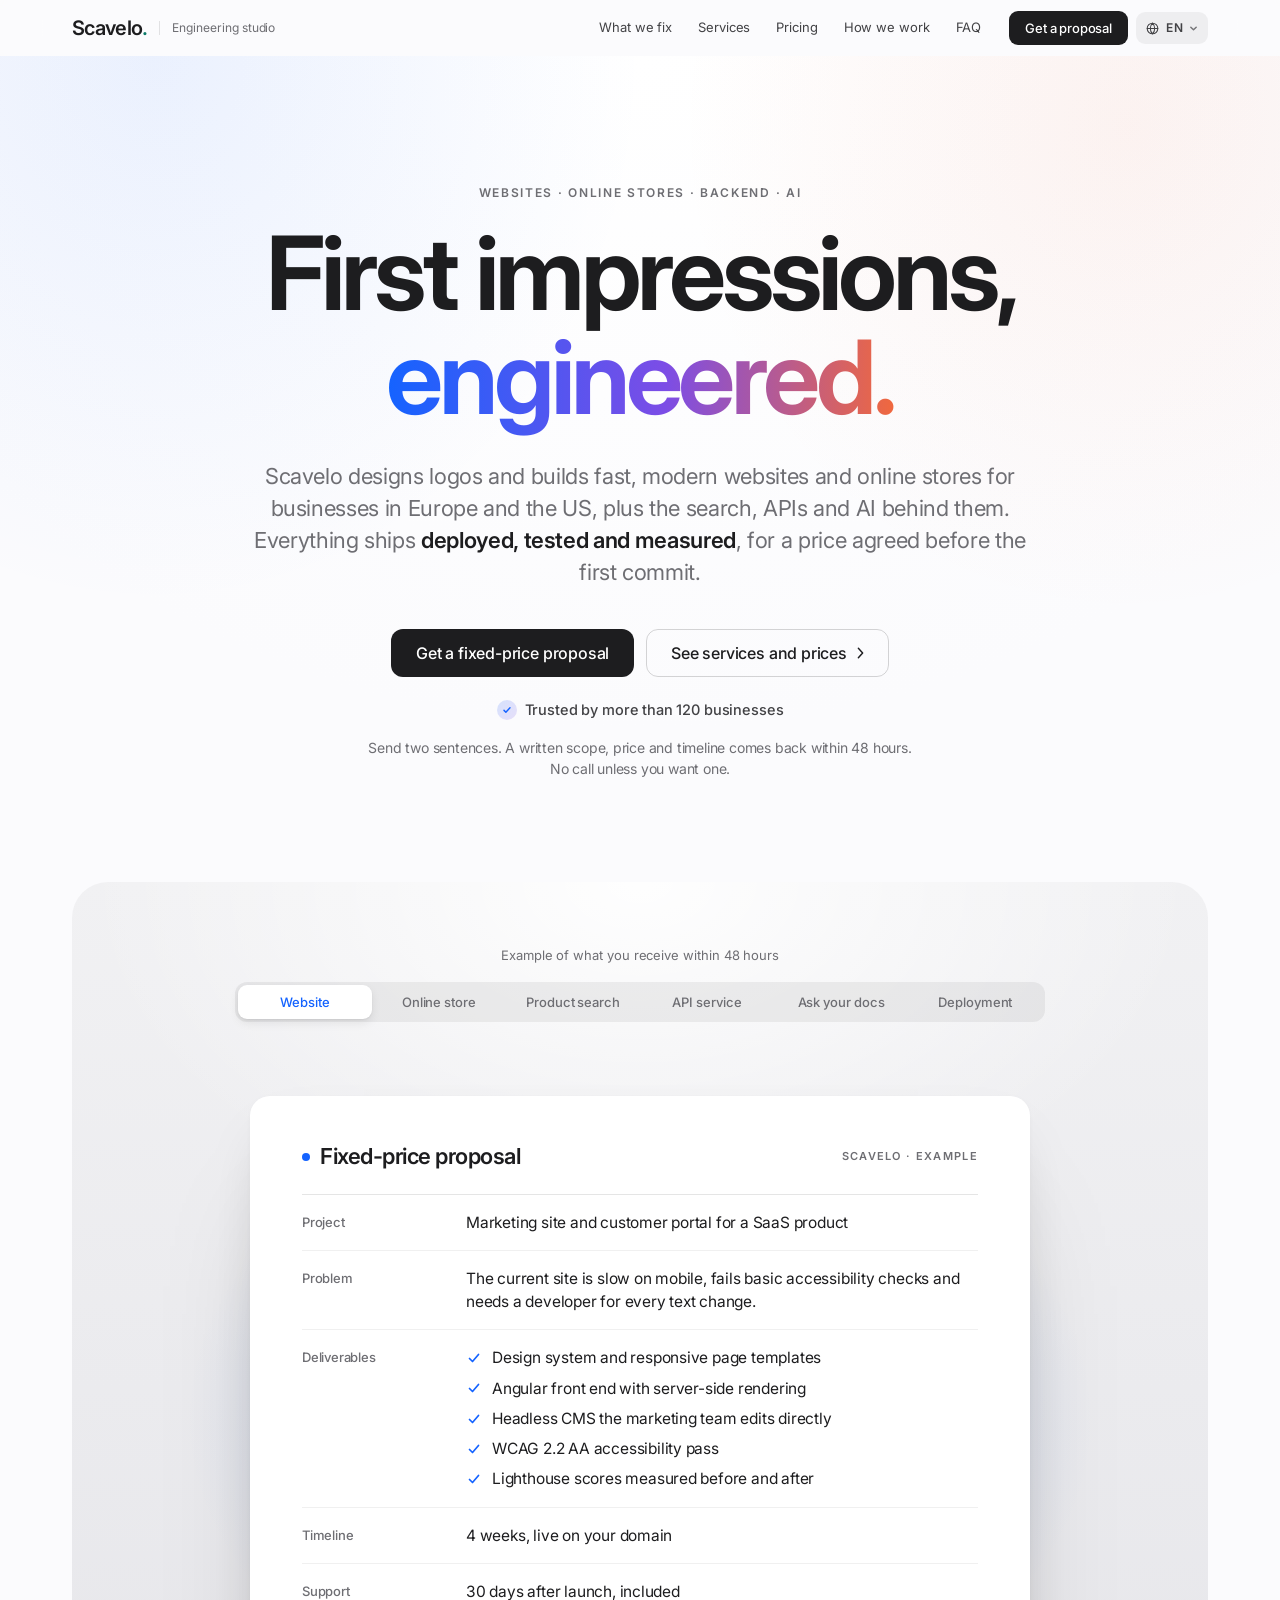
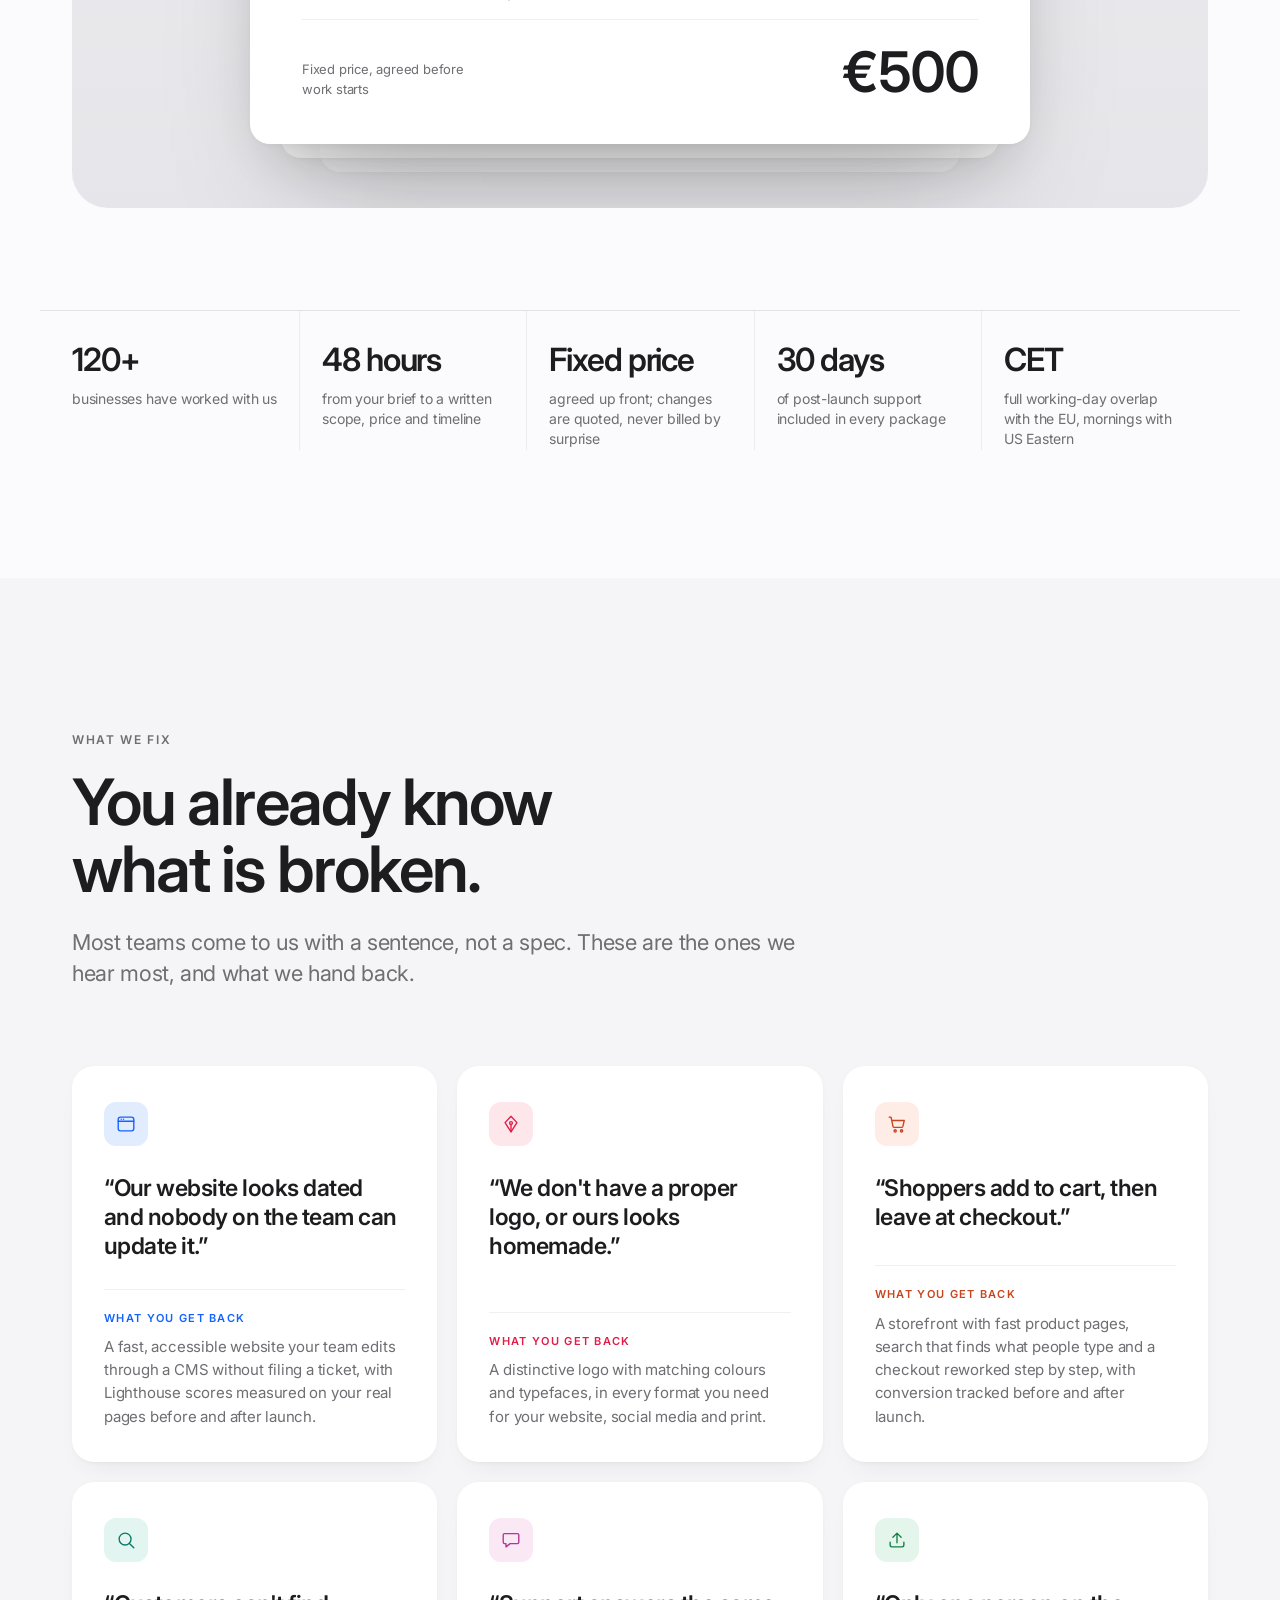
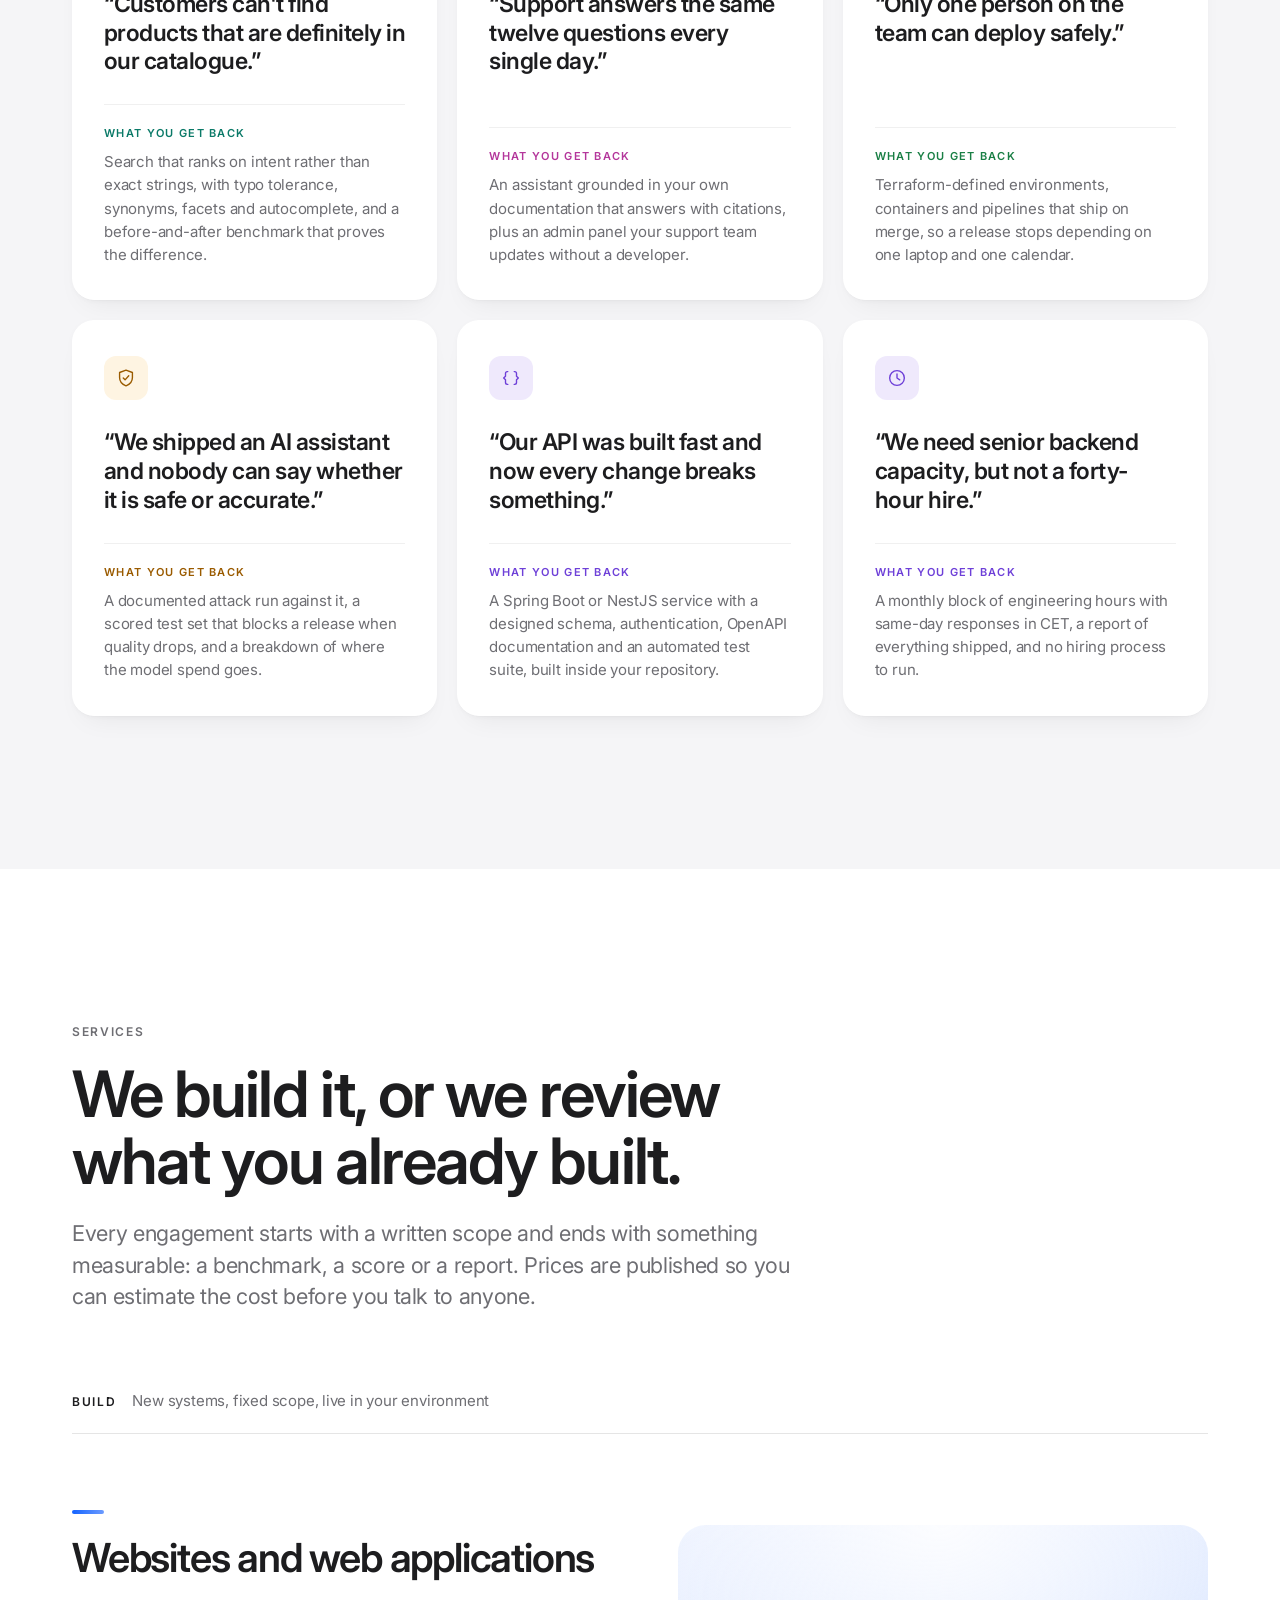
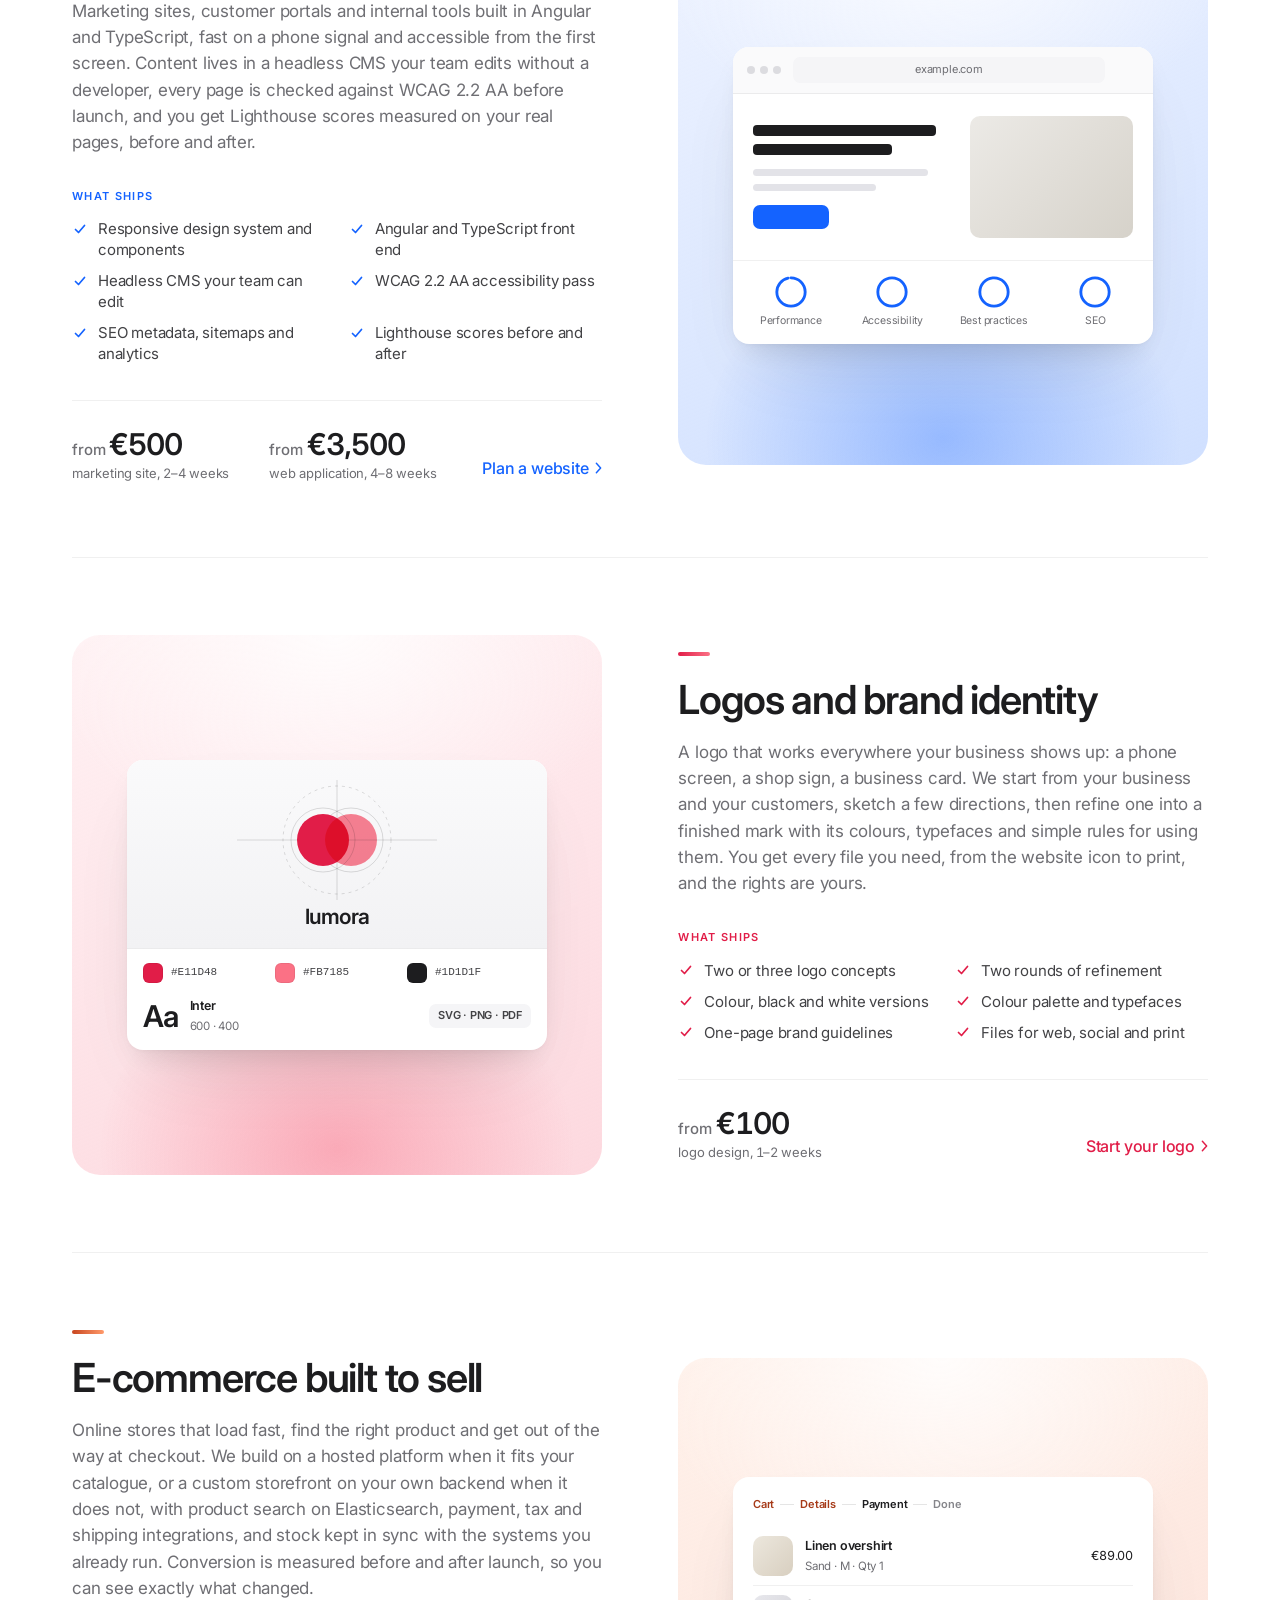
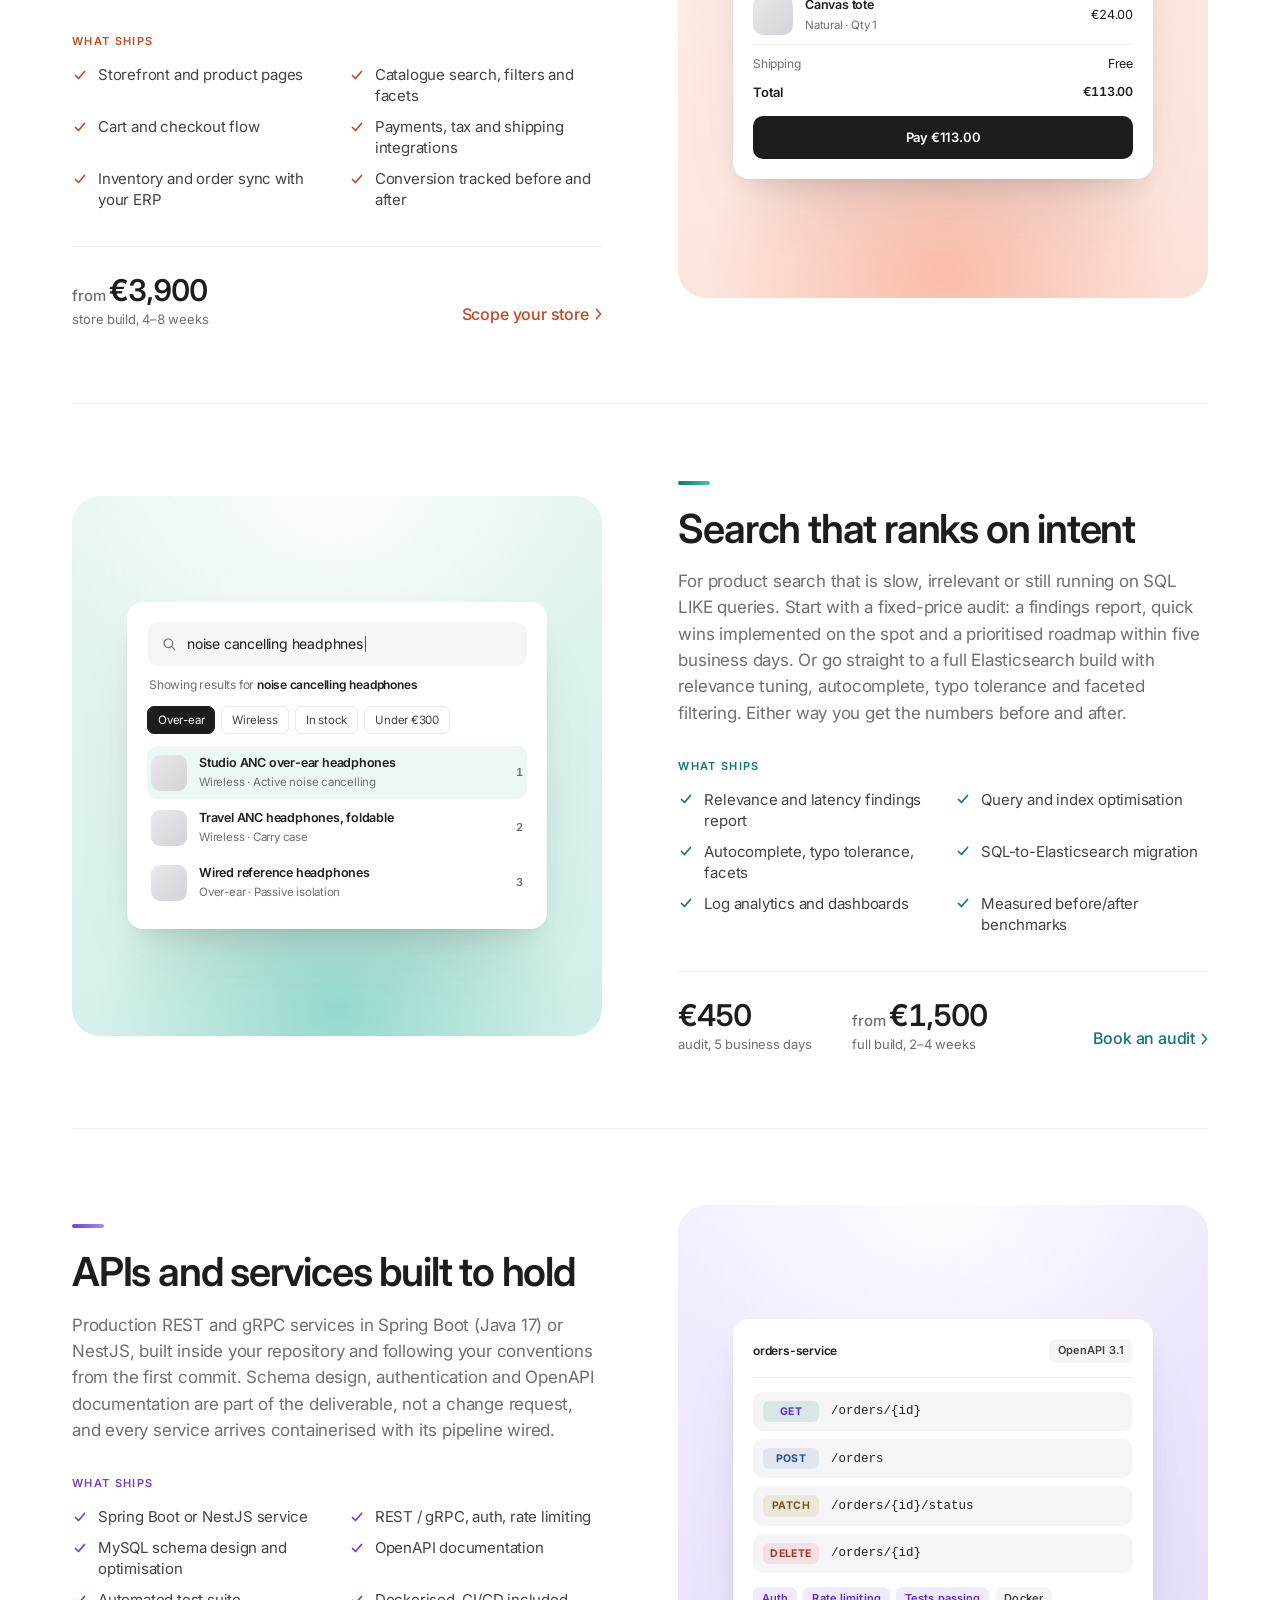
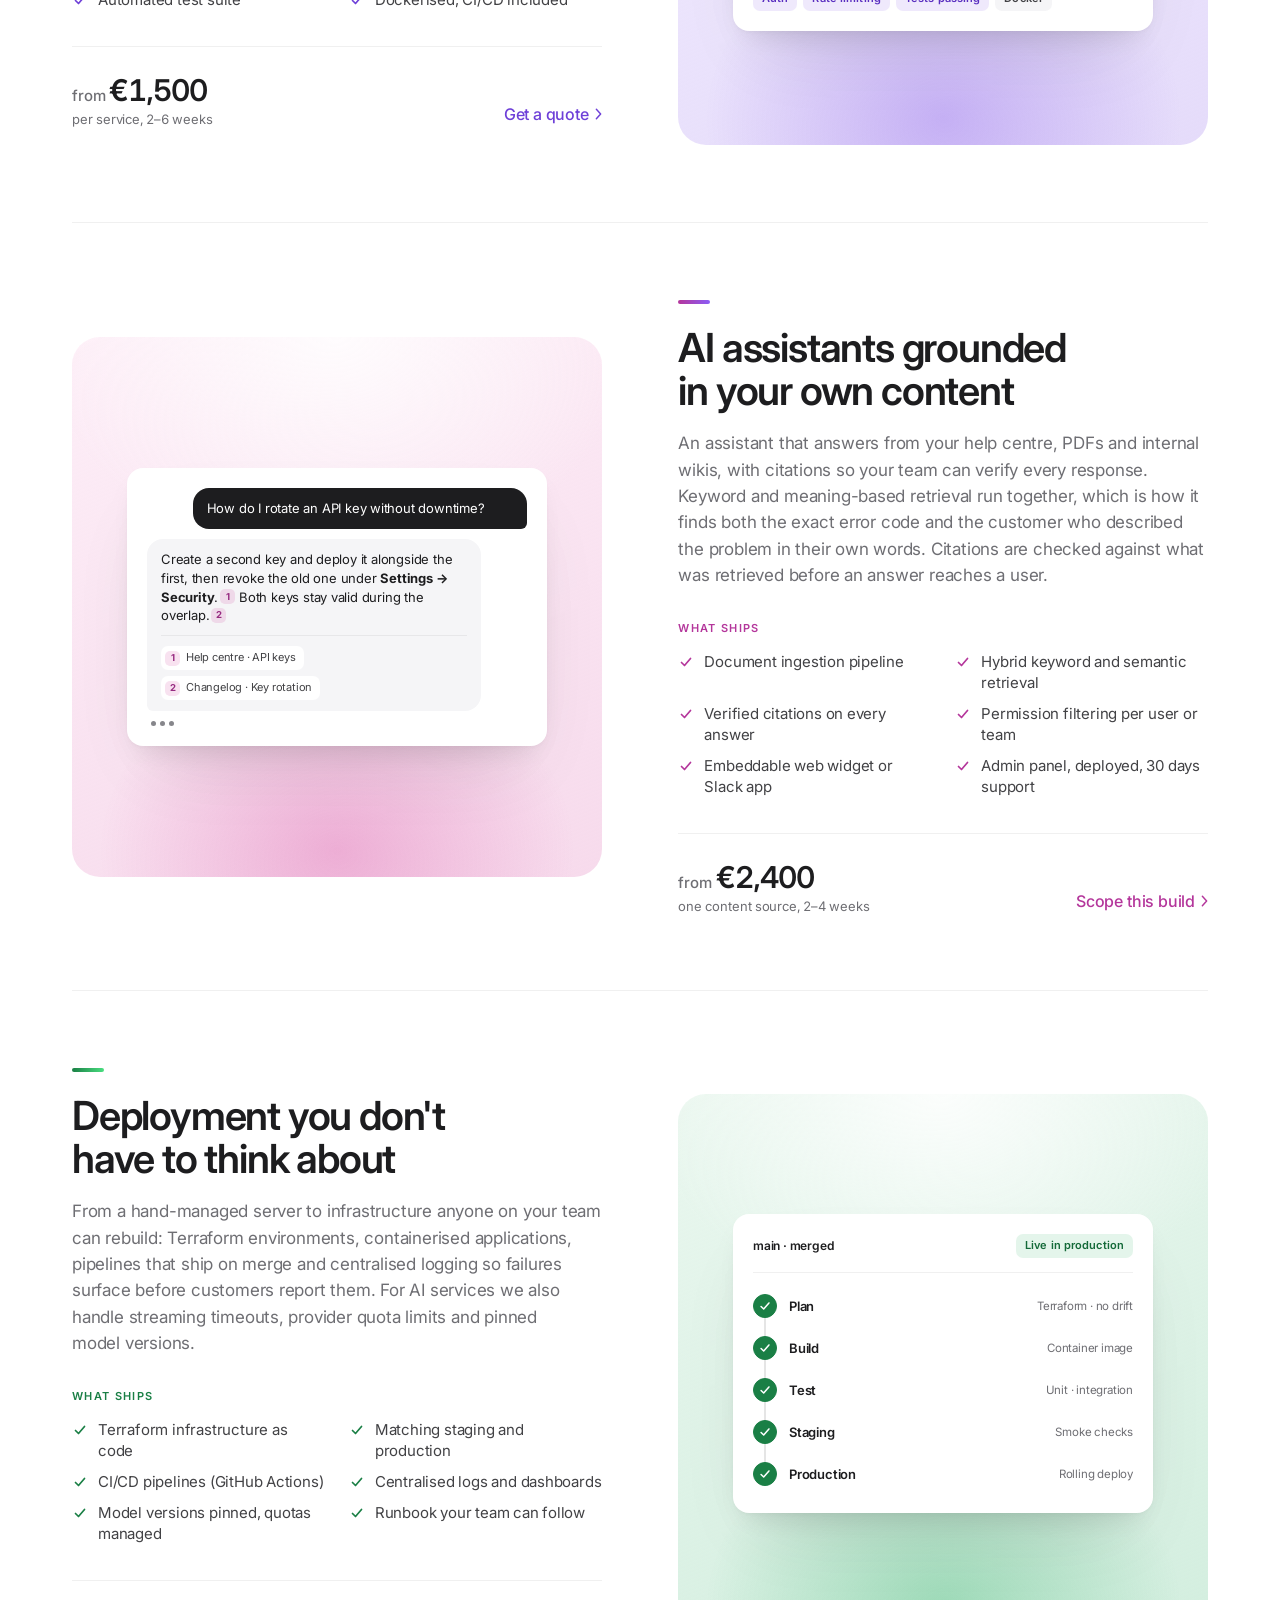
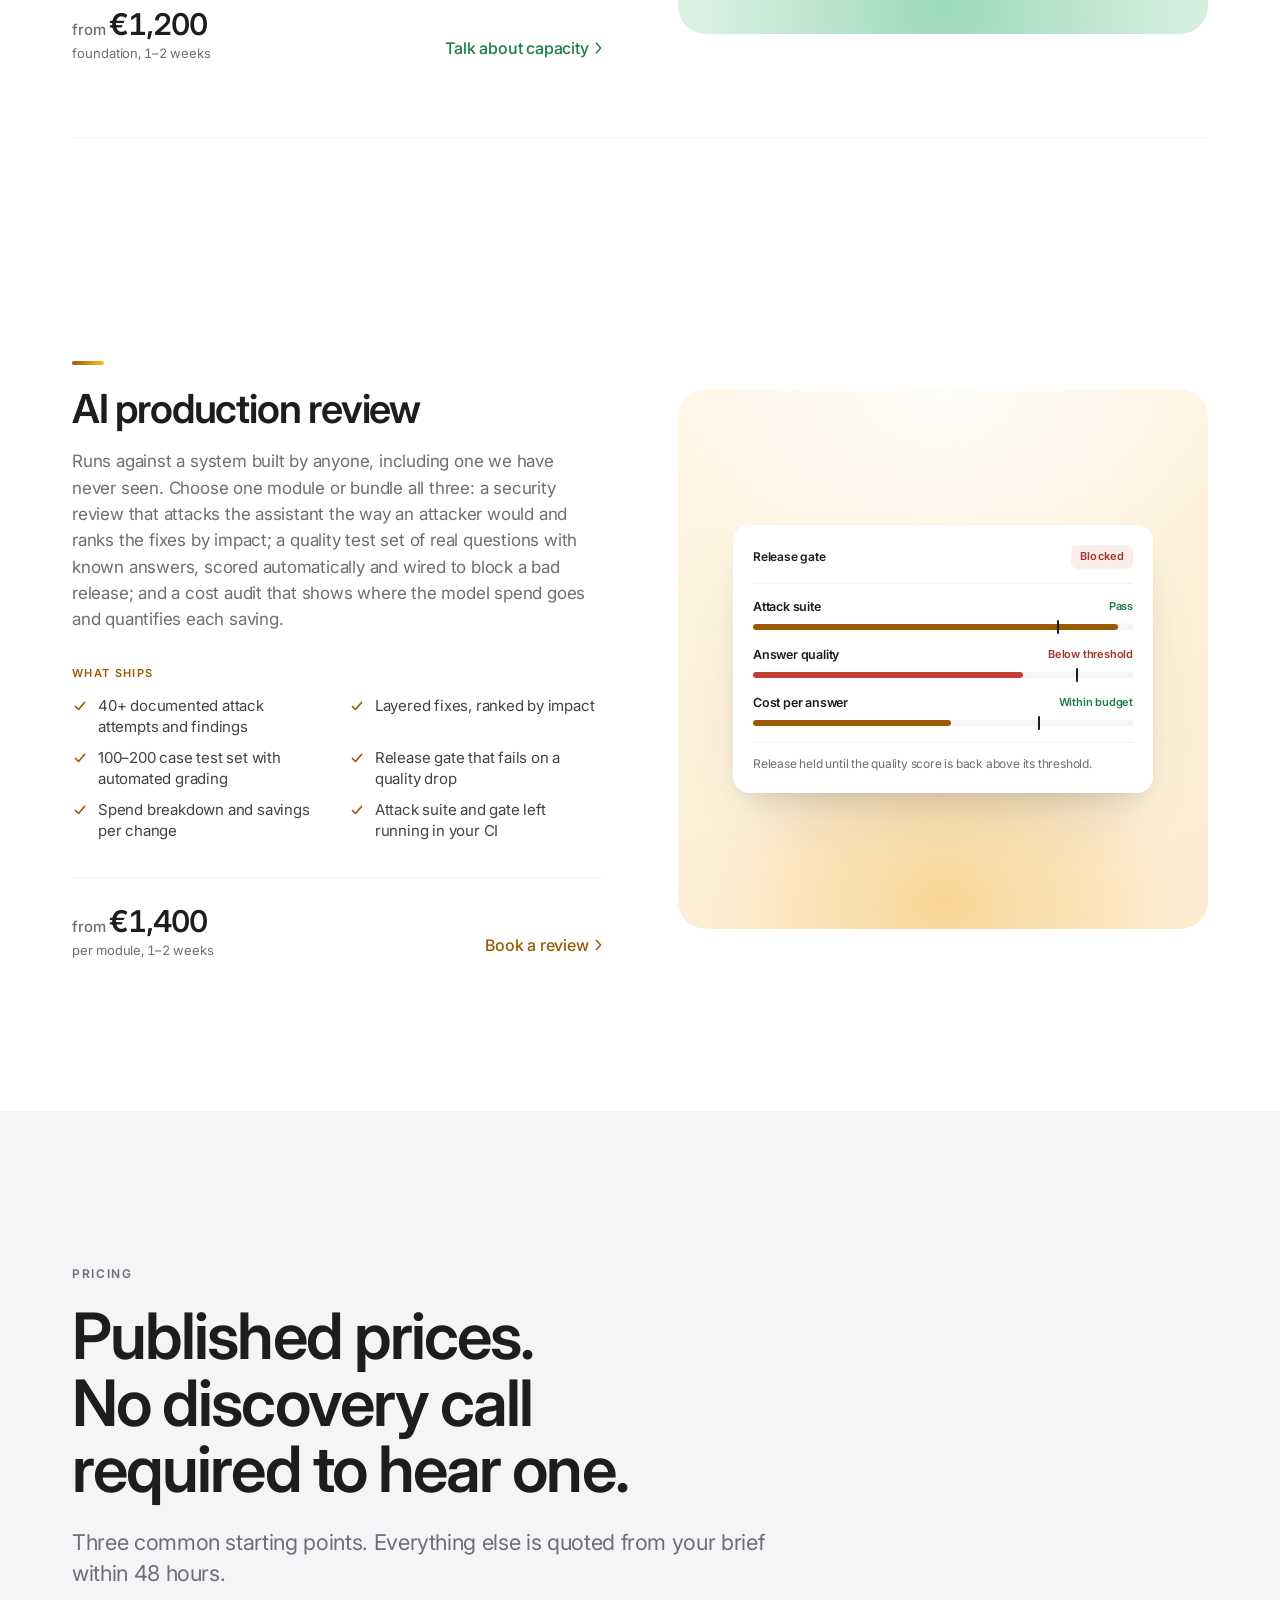
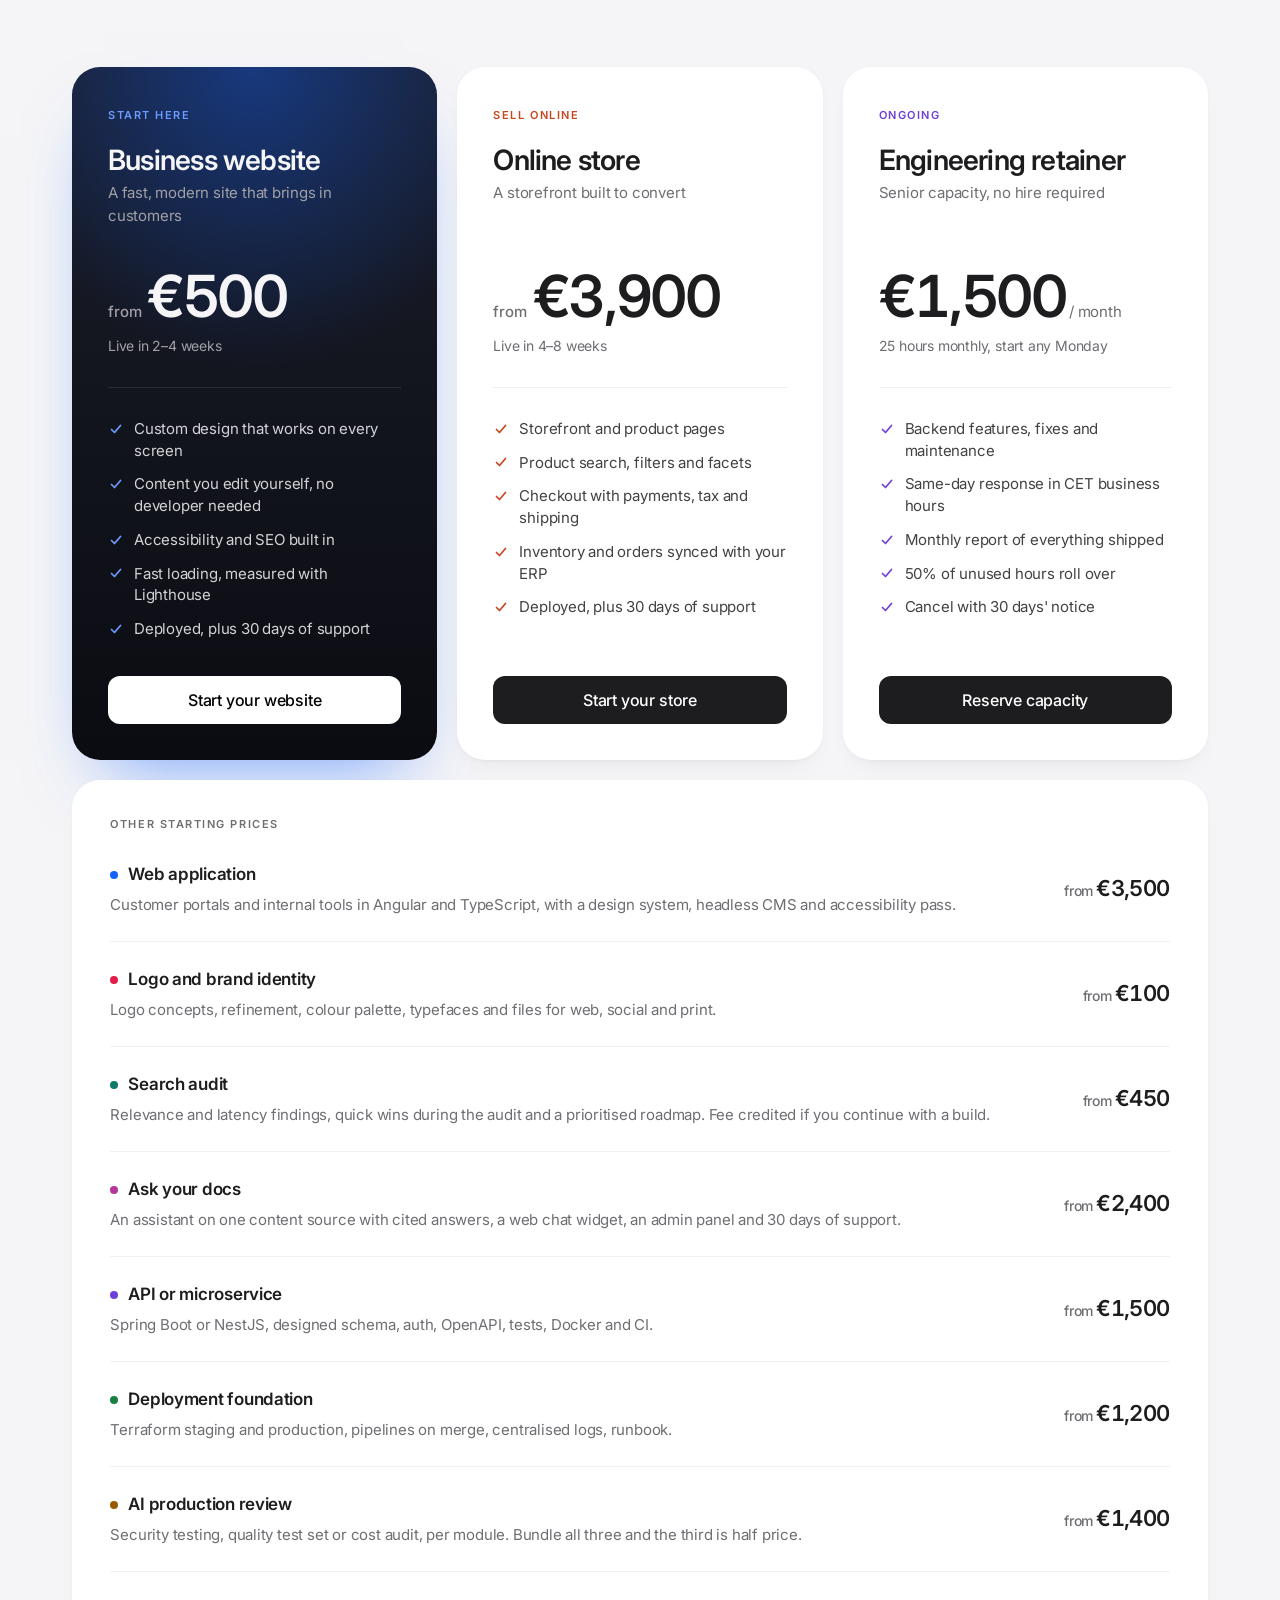
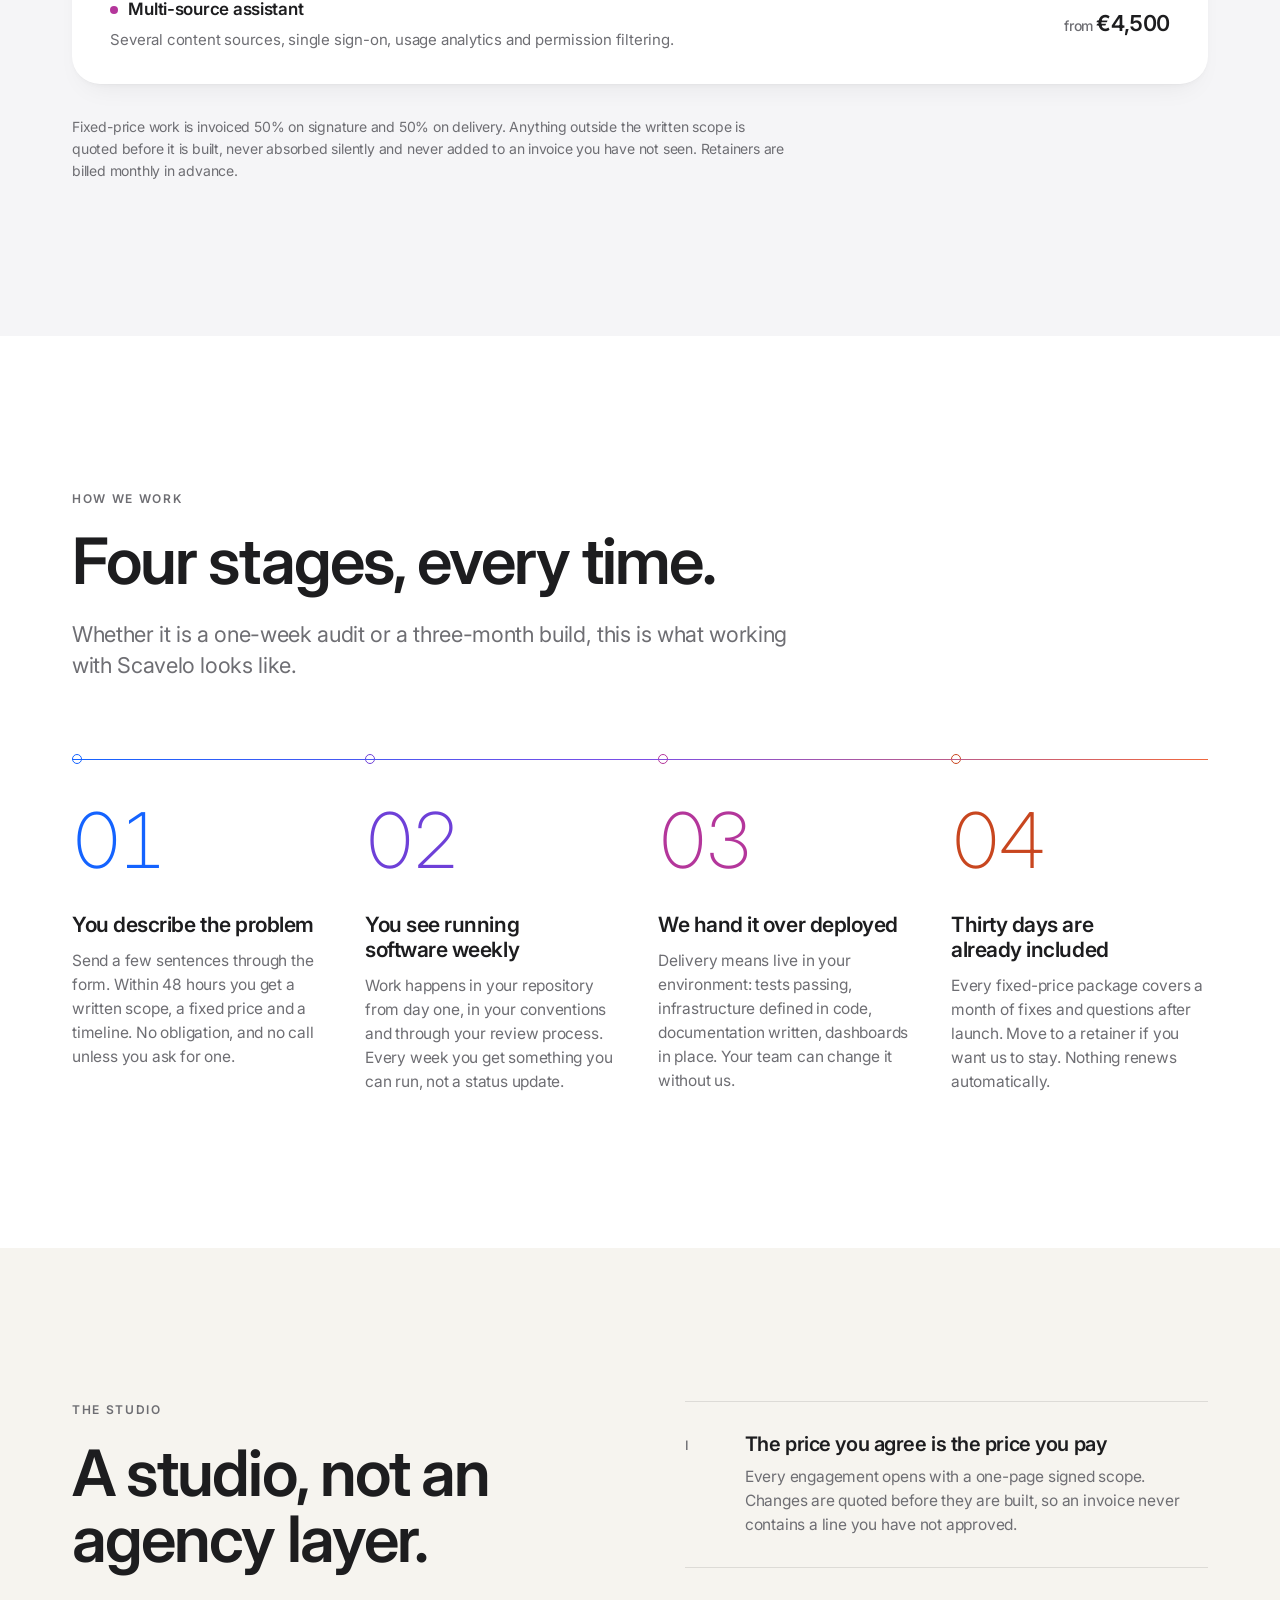
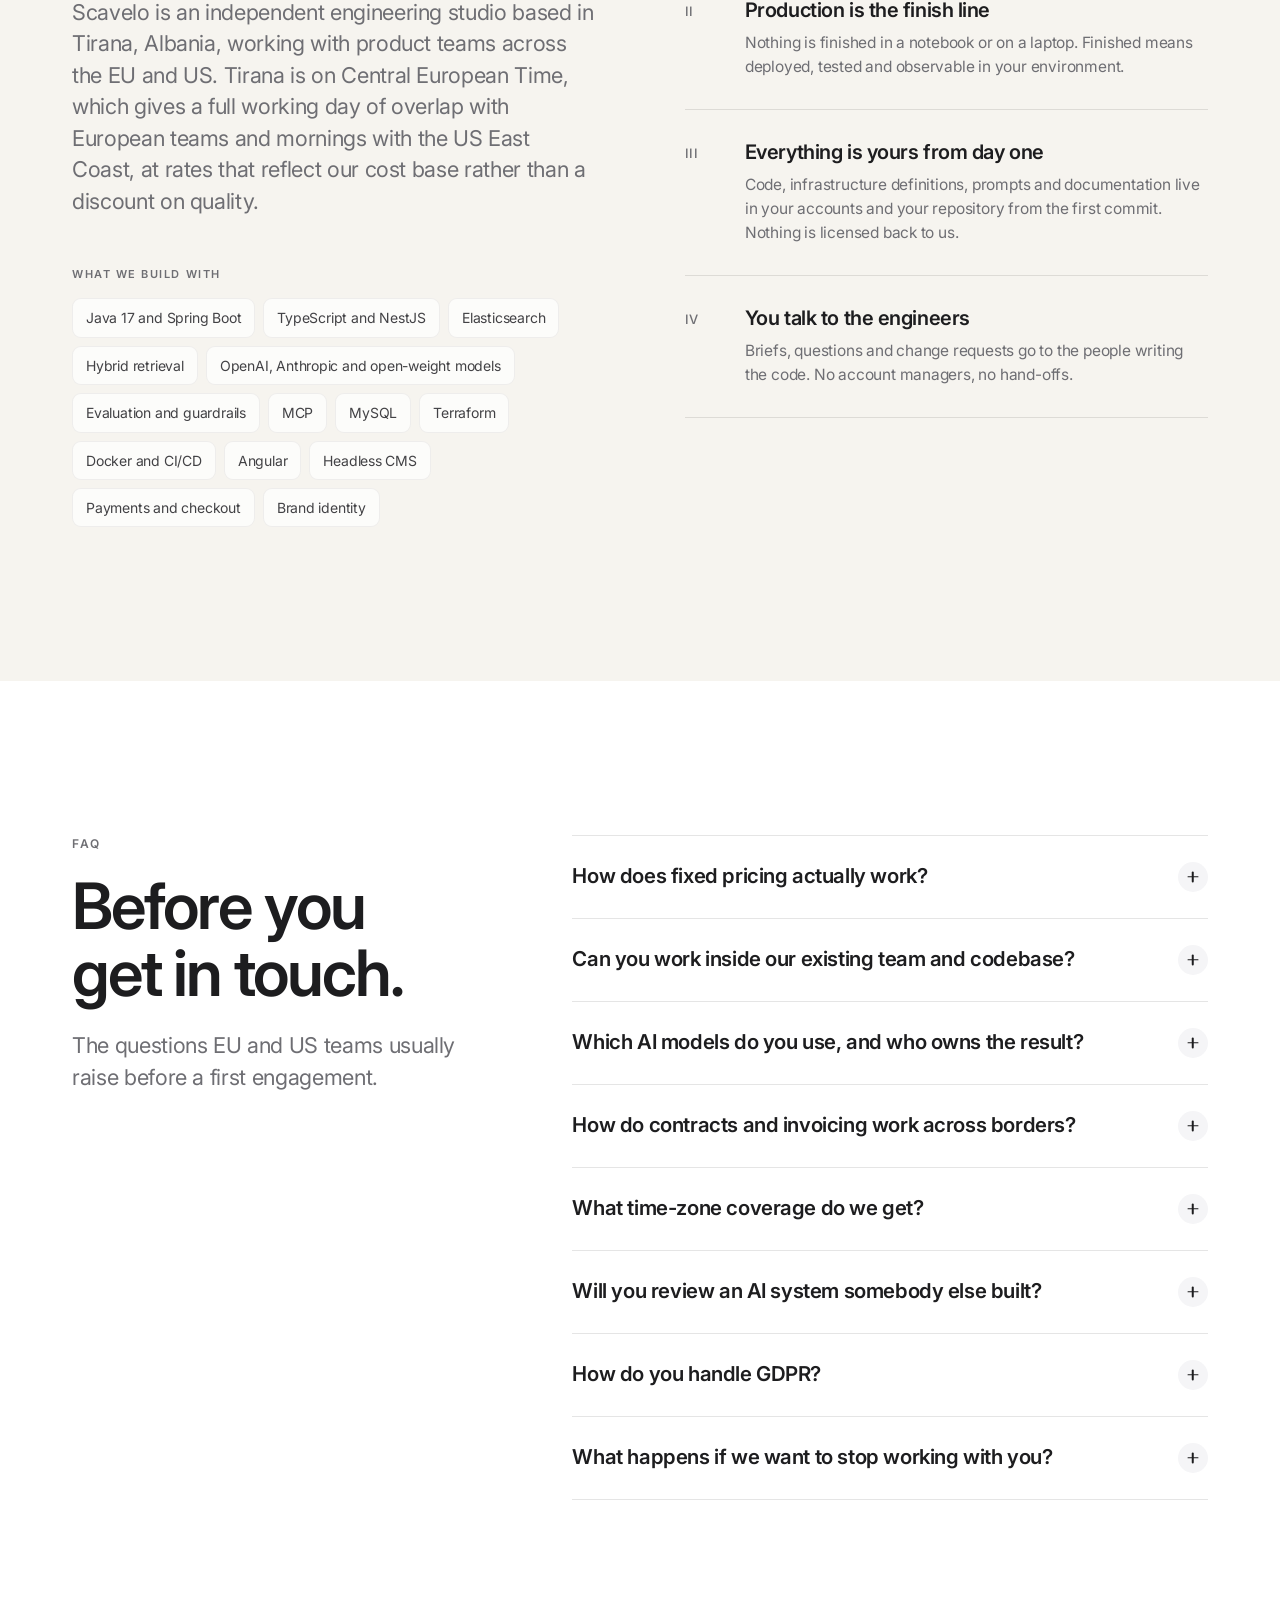
==== index.html @ 0f83afcb "Add six-language menu, logo design service and completed privacy notice - Languages: replace the EN/" ====
<!DOCTYPE html>
<html lang="en" data-theme="color">
<head>
<meta charset="UTF-8">
<meta name="viewport" content="width=device-width, initial-scale=1.0">
<title>Scavelo — Websites and online stores, built at a fixed price</title>
<meta name="description" content="Scavelo is a studio in Tirana designing logos and building fast, modern websites and online stores for businesses in the EU and US, plus the search, APIs and AI behind them. Written scope and fixed price within 48 hours.">
<!-- EDIT: set to your live domain once DNS is pointed -->
<link rel="canonical" href="https://scavelo.com/">
<meta name="theme-color" content="#FBFBFD">
<meta property="og:type" content="website">
<meta property="og:site_name" content="Scavelo">
<meta property="og:title" content="Scavelo — Websites and online stores, built at a fixed price">
<meta property="og:description" content="Fast, modern websites and online stores, plus the search, APIs and AI behind them. Written scope and fixed price within 48 hours.">
<meta property="og:url" content="https://scavelo.com/">
<meta property="og:image" content="https://scavelo.com/og.png">
<meta name="twitter:card" content="summary_large_image">
<link rel="icon" href="data:image/svg+xml,%3Csvg xmlns='http://www.w3.org/2000/svg' viewBox='0 0 64 64'%3E%3Crect width='64' height='64' rx='15' fill='%231D1D1F'/%3E%3Ctext x='29' y='44' font-family='-apple-system,Helvetica,Arial,sans-serif' font-size='36' font-weight='600' text-anchor='middle' fill='%23F5F5F7'%3ES%3C/text%3E%3Ccircle cx='45.5' cy='41.5' r='3.6' fill='%237ADBC3'/%3E%3C/svg%3E">
<link rel="preconnect" href="https://fonts.googleapis.com">
<link rel="preconnect" href="https://fonts.gstatic.com" crossorigin>
<link href="https://fonts.googleapis.com/css2?family=Inter:opsz,wght@14..32,200..700&display=swap" rel="stylesheet">
<script>document.documentElement.classList.add('js')</script>
<script type="application/ld+json">
{
  "@context": "https://schema.org",
  "@type": "ProfessionalService",
  "name": "Scavelo",
  "description": "Studio designing logos, websites and online stores, plus search, APIs and AI assistants, for businesses in the EU and US.",
  "url": "https://scavelo.com/",
  "areaServed": ["EU", "US"],
  "address": {"@type": "PostalAddress", "addressLocality": "Tirana", "addressCountry": "AL"},
  "priceRange": "€450 – €5,000"
}
</script>
<style>
/* =========================================================
   Tokens
   ========================================================= */
:root{
  --page:#FBFBFD;          /* base canvas */
  --white:#FFFFFF;
  --mist:#F5F5F7;          /* alternate sections */
  --linen:#F6F4EF;         /* warm editorial section */
  --ink:#1D1D1F;           /* primary text */
  --ink-2:#424245;         /* secondary text */
  --ink-3:#6E6E73;         /* muted text (AA on light) */
  --ink-4:#86868B;         /* decorative only on light */
  --hair:rgba(0,0,0,.1);
  --hair-2:rgba(0,0,0,.06);
  --chalk:#F5F5F7;         /* text on dark */
  --chalk-2:#A1A1A6;
  --chalk-3:#86868B;
  --hair-d:rgba(255,255,255,.1);
  --accent:#0B7A68;        /* Scavelo green, deepened */
  --accent-2:#075E50;
  --accent-n:#7ADBC3;      /* accent on dark */
  --r-s:12px;--r:22px;--r-l:28px;--r-xl:36px;
  --sh-1:0 1px 1px rgba(0,0,0,.02),0 2px 6px rgba(0,0,0,.03),0 14px 28px -14px rgba(0,0,0,.08);
  --sh-2:0 2px 4px rgba(0,0,0,.03),0 14px 30px -10px rgba(0,0,0,.1),0 36px 72px -28px rgba(0,0,0,.14);
  --sh-3:0 2px 6px rgba(0,0,0,.04),0 30px 60px -22px rgba(0,0,0,.18),0 80px 120px -50px rgba(0,0,0,.26);
  --ease:cubic-bezier(.25,.1,.25,1);
  --ease-out:cubic-bezier(.16,1,.3,1);
  --sans:-apple-system,BlinkMacSystemFont,"SF Pro Text","Inter","Helvetica Neue",Helvetica,Arial,sans-serif;
  --display:-apple-system,BlinkMacSystemFont,"SF Pro Display","Inter","Helvetica Neue",Helvetica,Arial,sans-serif;
  --max:1200px;
  --nav-h:56px;
  --i-check:url("data:image/svg+xml,%3Csvg xmlns='http://www.w3.org/2000/svg' viewBox='0 0 16 16'%3E%3Cpath d='M3.5 8.5l3 3 6-7' fill='none' stroke='black' stroke-width='1.7' stroke-linecap='round' stroke-linejoin='round'/%3E%3C/svg%3E");
  --i-chev:url("data:image/svg+xml,%3Csvg xmlns='http://www.w3.org/2000/svg' viewBox='0 0 8 14'%3E%3Cpath d='M1.5 1.5L6.5 7l-5 5.5' fill='none' stroke='black' stroke-width='1.7' stroke-linecap='round' stroke-linejoin='round'/%3E%3C/svg%3E");
  interpolate-size:allow-keywords;
}

/* =========================================================
   Base
   ========================================================= */
*,*::before,*::after{margin:0;padding:0;box-sizing:border-box}
html{scroll-behavior:smooth;scroll-padding-top:var(--nav-h);-webkit-text-size-adjust:100%}
@media(prefers-reduced-motion:reduce){html{scroll-behavior:auto}}
body{background:var(--page);color:var(--ink);font-family:var(--sans);font-size:17px;line-height:1.53;letter-spacing:-.012em;-webkit-font-smoothing:antialiased;-moz-osx-font-smoothing:grayscale;text-rendering:optimizeLegibility;font-optical-sizing:auto}
h1,h2,h3,h4{font-family:var(--display);font-weight:600;line-height:1.08;letter-spacing:-.022em;text-wrap:balance;overflow-wrap:break-word}
html[lang="de"] h1,html[lang="de"] h2,html[lang="de"] h3,html[lang="de"] h4{hyphens:auto}
p{text-wrap:pretty}
a{color:inherit;text-decoration:none}
svg{display:block}
::selection{background:rgba(11,122,104,.18)}
.wrap{max-width:var(--max);margin:0 auto;padding:0 32px}
@media(max-width:734px){.wrap{padding:0 20px}}
:focus-visible{outline:2px solid var(--accent);outline-offset:3px;border-radius:6px}
.dark :focus-visible{outline-color:var(--accent-n)}
.sr{position:absolute;width:1px;height:1px;overflow:hidden;clip:rect(0 0 0 0);white-space:nowrap}
.num{font-variant-numeric:tabular-nums}

/* type */
.eyebrow{font-size:12px;font-weight:600;letter-spacing:.14em;text-transform:uppercase;color:var(--ink-3);margin-bottom:20px}
.dark .eyebrow{color:var(--chalk-2)}
.h-section{font-size:clamp(36px,5.2vw,64px);line-height:1.04;letter-spacing:-.03em;max-width:16ch}
.lead{margin-top:24px;font-size:clamp(19px,1.7vw,22px);line-height:1.45;letter-spacing:-.016em;color:var(--ink-3);max-width:34em}
.lead strong{color:var(--ink);font-weight:600}
.dark .lead{color:var(--chalk-2)}
.dark .h-section{color:#fff}

/* sections */
.section{position:relative;padding:clamp(96px,12vw,168px) 0}
.bg-white{background:var(--white)}
.bg-mist{background:var(--mist)}
.bg-linen{background:var(--linen)}
.dark{background:#000;color:var(--chalk)}
.sec-head{margin-bottom:clamp(48px,6vw,88px)}
.sec-head.center{text-align:center}
.sec-head.center .h-section,.sec-head.center .lead{margin-left:auto;margin-right:auto}

/* icons via mask */
.chev{display:inline-block;flex:none;width:7px;height:12px;background:currentColor;-webkit-mask:var(--i-chev) center/contain no-repeat;mask:var(--i-chev) center/contain no-repeat;transition:transform .35s var(--ease-out)}
.ck{list-style:none}
.ck li{position:relative;padding-left:26px}
.ck li::before{content:"";position:absolute;left:0;top:.2em;top:calc((1lh - 16px) / 2);width:16px;height:16px;background:var(--accent);-webkit-mask:var(--i-check) center/contain no-repeat;mask:var(--i-check) center/contain no-repeat}
.dark .ck li::before,.plan.featured .ck li::before{background:var(--accent-n)}

/* =========================================================
   Buttons & links
   ========================================================= */
.btn{display:inline-flex;align-items:center;justify-content:center;gap:10px;min-height:48px;padding:0 24px;border-radius:var(--r-s);background:var(--ink);color:#fff;border:1px solid transparent;font:500 16px/1 var(--sans);letter-spacing:-.012em;white-space:nowrap;cursor:pointer;-webkit-tap-highlight-color:transparent;transition:background-color .3s var(--ease),color .3s var(--ease),border-color .3s var(--ease),box-shadow .4s var(--ease),transform .2s var(--ease)}
.btn:hover{background:#000;box-shadow:0 10px 24px -10px rgba(0,0,0,.45)}
.btn:active{transform:scale(.98)}
.btn:hover .chev{transform:translateX(3px)}
.btn-line{background:transparent;color:var(--ink);border-color:rgba(0,0,0,.16)}
.btn-line:hover{background:rgba(0,0,0,.035);border-color:rgba(0,0,0,.36);box-shadow:none}
.btn-light{background:#fff;color:#000}
.btn-light:hover{background:#E8E8ED;box-shadow:0 10px 30px -10px rgba(255,255,255,.3)}
.btn-sm{min-height:34px;padding:0 15px;font-size:13px;border-radius:9px}
.btn:disabled{cursor:default;opacity:.85}
.link{display:inline-flex;align-items:center;gap:6px;color:var(--accent);font-weight:500;font-size:16px;letter-spacing:-.012em}
.link:hover{text-decoration:underline;text-underline-offset:4px;text-decoration-thickness:1px}
.link:hover .chev{transform:translateX(3px)}
.dark .link{color:var(--accent-n)}

/* =========================================================
   Header
   ========================================================= */
.nav-bar{position:sticky;top:0;z-index:100;height:var(--nav-h)}
.nav-bar::before{content:"";position:absolute;inset:0;z-index:-1;background:rgba(251,251,253,.72);-webkit-backdrop-filter:saturate(180%) blur(20px);backdrop-filter:saturate(180%) blur(20px);border-bottom:1px solid transparent;transition:border-color .4s var(--ease),background-color .4s var(--ease)}
.nav-bar.scrolled::before{border-bottom-color:var(--hair);background:rgba(251,251,253,.8)}
.nav-bar.on-dark::before{background:rgba(22,22,23,.74);border-bottom-color:var(--hair-d)}
.nav-bar .brand,.nav-bar .brand .tag,.nav-bar .menu-btn{transition:color .3s var(--ease),border-color .3s var(--ease)}
.nav-bar.on-dark .brand{color:#fff}
.nav-bar.on-dark .brand .mark i{color:var(--accent-n)}
.nav-bar.on-dark .brand .tag{color:var(--chalk-2);border-left-color:var(--hair-d)}
.nav-bar.on-dark .links a:not(.btn){color:var(--chalk-2)}
.nav-bar.on-dark .links a:not(.btn):hover,.nav-bar.on-dark .links a.active{color:#fff}
.nav-bar.on-dark .links .btn{background:#fff;color:#000}
.nav-bar.on-dark .links .btn:hover{background:#E8E8ED}
.nav-bar.on-dark .menu-btn{color:#fff}
.nav{display:flex;align-items:center;gap:8px;height:100%}
.nav>.brand{margin-right:auto}
.brand{display:inline-flex;align-items:center;gap:12px;color:var(--ink)}
.brand .mark{font-family:var(--display);font-weight:600;font-size:20px;letter-spacing:-.035em}
.brand .mark i{font-style:normal;color:var(--accent)}
.brand .tag{font-size:12px;line-height:14px;letter-spacing:-.005em;color:var(--ink-3);padding-left:12px;border-left:1px solid var(--hair)}
@media(max-width:1180px){.brand .tag{display:none}}
.links{display:flex;align-items:center;gap:2px}
.links a:not(.btn){position:relative;padding:8px 12px;font-size:13px;letter-spacing:-.008em;color:var(--ink-2);transition:color .25s var(--ease)}
.links a:not(.btn)::after{content:"";position:absolute;left:12px;right:12px;bottom:2px;height:1px;background:currentColor;transform:scaleX(0);transform-origin:left;transition:transform .45s var(--ease-out)}
.links a:not(.btn):hover,.links a.active{color:var(--ink)}
.links a:not(.btn):hover::after,.links a.active::after{transform:scaleX(1)}
.links .btn{margin-left:14px}
.menu-btn{display:none;width:44px;height:44px;margin-right:-12px;align-items:center;justify-content:center;background:none;border:0;border-radius:10px;color:var(--ink);cursor:pointer;-webkit-tap-highlight-color:transparent}
.menu-btn .bars{position:relative;width:18px;height:10px}
.menu-btn .bars::before,.menu-btn .bars::after{content:"";position:absolute;left:0;right:0;height:1.5px;border-radius:1px;background:currentColor;transition:transform .45s var(--ease-out),top .45s var(--ease-out)}
.menu-btn .bars::before{top:1px}
.menu-btn .bars::after{top:7.5px}
.menu-btn[aria-expanded="true"] .bars::before{top:4.25px;transform:rotate(45deg)}
.menu-btn[aria-expanded="true"] .bars::after{top:4.25px;transform:rotate(-45deg)}
@media(max-width:900px){
  .menu-btn{display:inline-flex}
  html.menu-open{overflow:hidden}
  .links{position:fixed;top:var(--nav-h);left:0;right:0;bottom:0;flex-direction:column;align-items:stretch;gap:0;padding:20px 28px 40px;overflow-y:auto;background:rgba(251,251,253,.97);-webkit-backdrop-filter:saturate(180%) blur(20px);backdrop-filter:saturate(180%) blur(20px);opacity:0;visibility:hidden;transition:opacity .35s var(--ease),visibility 0s linear .35s}
  .links.open{opacity:1;visibility:visible;transition:opacity .35s var(--ease)}
  .links a:not(.btn){padding:14px 0;font-family:var(--display);font-size:28px;font-weight:600;letter-spacing:-.025em;color:var(--ink);border-bottom:1px solid var(--hair-2)}
  .links a:not(.btn)::after{display:none}
  .links a,.links .btn{opacity:0;transform:translateY(-10px);transition:opacity .45s var(--ease-out),transform .6s var(--ease-out)}
  .links.open a{opacity:1;transform:none;transition-delay:calc(var(--i,0) * 45ms + 60ms)}
  .links .btn{margin:32px 0 0;min-height:52px;font-size:17px}
}

/* =========================================================
   Reveal on scroll (animations, so hover transforms stay free)
   ========================================================= */
@keyframes rise{from{opacity:0;translate:0 28px}to{opacity:1;translate:none}}
.js .reveal{opacity:0}
.js .reveal.in{animation:rise 1.1s var(--ease-out) var(--d,0s) both}
@media(prefers-reduced-motion:reduce){.js .reveal{opacity:1;animation:none!important}}

/* =========================================================
   Hero
   ========================================================= */
.hero{position:relative;padding:clamp(72px,10vw,136px) 0 0;background:radial-gradient(120% 70% at 50% 0%,#FFFFFF 0%,var(--page) 55%)}
.hero-head{text-align:center}
.hero h1{margin:0 auto;max-width:16ch;font-size:clamp(46px,8vw,104px);font-weight:650;line-height:1.01;letter-spacing:-.04em;color:var(--ink)}
.hero h1 .soft{background:linear-gradient(90deg,#3A3A3D,#86868B);-webkit-background-clip:text;background-clip:text;color:transparent}
.hero-lede{margin:32px auto 0;max-width:36em;font-size:clamp(18px,1.75vw,22px);line-height:1.45;letter-spacing:-.016em;color:var(--ink-3)}
.hero-lede strong{color:var(--ink);font-weight:600}
.actions{display:flex;justify-content:center;flex-wrap:wrap;gap:12px;margin-top:40px}
.fine{margin:14px auto 0;max-width:40em;font-size:14px;color:var(--ink-3)}
.trust{display:inline-flex;align-items:center;gap:8px;margin-top:22px;font-size:14.5px;font-weight:500;letter-spacing:-.01em;color:var(--ink-2)}
.trust-ico{display:grid;place-items:center;flex:none;width:20px;height:20px;border-radius:50%;background:rgba(11,122,104,.12);color:var(--accent)}
.trust-ico svg{width:12px;height:12px}
[data-theme="color"] .trust-ico{background:linear-gradient(135deg,rgba(20,99,255,.16),rgba(124,77,230,.16));color:#1463FF}

.stage{margin-top:clamp(64px,8vw,112px)}
.stage-inner{position:relative;isolation:isolate;overflow:hidden;border-radius:var(--r-xl);padding:clamp(32px,5vw,64px) clamp(14px,5vw,72px) clamp(56px,7vw,104px);background:radial-gradient(70% 55% at 50% 0%,rgba(255,255,255,.95),rgba(255,255,255,0) 70%),linear-gradient(180deg,#F1F1F3 0%,#E6E6EA 100%)}
.stage-inner::before{content:"";position:absolute;left:50%;top:58%;width:80%;height:70%;transform:translate(-50%,-50%);background:radial-gradient(closest-side,rgba(11,122,104,.11),rgba(11,122,104,0));z-index:-1;pointer-events:none}
.stage-top{display:flex;flex-direction:column;align-items:center;gap:16px;margin-bottom:clamp(28px,4vw,48px)}
.doc-label{font-size:13px;color:var(--ink-3);letter-spacing:-.005em}

/* segmented control */
.seg{position:relative;display:inline-grid;grid-auto-flow:column;grid-auto-columns:1fr;padding:3px;border-radius:12px;background:rgba(0,0,0,.06)}
.seg-ind{position:absolute;top:0;left:0;width:0;height:0;border-radius:9px;background:#fff;box-shadow:0 1px 2px rgba(0,0,0,.06),0 4px 10px rgba(0,0,0,.08);pointer-events:none}
.seg.ready .seg-ind{transition:transform .5s var(--ease-out),width .5s var(--ease-out),height .5s var(--ease-out)}
.doc-tab{position:relative;z-index:1;padding:10px 20px;border:0;border-radius:9px;background:none;font:500 13px/1.1 var(--sans);letter-spacing:-.005em;color:var(--ink-3);white-space:nowrap;cursor:pointer;transition:color .3s var(--ease)}
.doc-tab:hover,.doc-tab[aria-selected="true"]{color:var(--ink)}
@media(max-width:1020px){.seg{grid-auto-flow:row;grid-template-columns:repeat(3,1fr);width:100%;max-width:540px}.doc-tab{padding:11px 10px}}
@media(max-width:480px){.seg{grid-template-columns:1fr 1fr;max-width:400px}}

/* proposal document */
.doc-stack{position:relative;z-index:0;max-width:780px;margin:0 auto;will-change:transform}
.doc-stack::before,.doc-stack::after{content:"";position:absolute;background:#fff;border-radius:20px;box-shadow:var(--sh-1);pointer-events:none}
.doc-stack::before{left:4%;right:4%;top:14px;bottom:-14px;opacity:.7;z-index:-1}
.doc-stack::after{left:9%;right:9%;top:28px;bottom:-28px;opacity:.4;z-index:-2}
.doc{position:relative;background:#fff;color:var(--ink);border-radius:20px;padding:clamp(22px,4vw,44px) clamp(20px,4.4vw,52px);box-shadow:var(--sh-3)}
.doc-head{display:flex;justify-content:space-between;align-items:center;gap:16px;padding-bottom:20px;border-bottom:1px solid var(--hair)}
.doc-head .t{display:flex;align-items:center;gap:10px;font-family:var(--display);font-weight:600;font-size:clamp(18px,2vw,22px);letter-spacing:-.022em}
.doc-head .t::before{content:"";width:8px;height:8px;border-radius:50%;background:var(--accent);flex:none}
.doc-head .ref{font-size:11px;font-weight:600;letter-spacing:.12em;text-transform:uppercase;color:var(--ink-3);white-space:nowrap}
.doc-body{transition:opacity .22s var(--ease),transform .5s var(--ease-out)}
.doc.swap .doc-body{opacity:0;transform:translateY(8px)}
.doc-row{display:grid;grid-template-columns:140px 1fr;gap:24px;padding:16px 0;border-bottom:1px solid var(--hair-2);font-size:15.5px;line-height:1.5}
.doc-row .k{padding-top:2px;font-size:13px;font-weight:500;color:var(--ink-3)}
.doc-row .v{color:var(--ink)}
.doc-row ul{display:grid;gap:7px}
@media(max-width:600px){.doc-row{grid-template-columns:1fr;gap:6px;font-size:15px}}
.doc-total{display:flex;justify-content:space-between;align-items:flex-end;flex-wrap:wrap;gap:12px 24px;padding-top:24px}
.doc-total .k{max-width:24ch;font-size:13px;color:var(--ink-3)}
.doc-total .price{font-family:var(--display);font-weight:600;font-size:clamp(38px,4.8vw,56px);line-height:1;letter-spacing:-.04em}

/* the example on phones: wider stage, swipeable service chips, compact document */
@media(max-width:600px){
  .wrap.stage{padding:0 10px}
  .stage-inner{padding:24px 12px 36px;border-radius:28px}
  .stage-top{gap:14px;margin-bottom:20px}
  .seg{display:flex;gap:8px;width:calc(100% + 24px);max-width:none;margin:0 -12px;padding:3px 12px;border-radius:0;background:none;overflow-x:auto;overscroll-behavior-x:contain;scroll-snap-type:x proximity;scrollbar-width:none;-webkit-mask-image:linear-gradient(90deg,transparent 0,#000 14px,#000 calc(100% - 14px),transparent 100%);mask-image:linear-gradient(90deg,transparent 0,#000 14px,#000 calc(100% - 14px),transparent 100%)}
  .seg::-webkit-scrollbar{display:none}
  .seg-ind{display:none}
  .doc-tab{flex:none;scroll-snap-align:center;padding:10px 15px;border-radius:10px;background:#fff;box-shadow:0 0 0 1px var(--hair-2),0 1px 3px rgba(0,0,0,.05);color:var(--ink-2);transition:background-color .3s var(--ease),color .3s var(--ease),box-shadow .3s var(--ease)}
  .doc-tab[aria-selected="true"]{background:var(--ink);color:#fff;box-shadow:0 6px 16px -8px rgba(0,0,0,.45)}
  .doc-stack::before{left:5%;right:5%;top:8px;bottom:-8px}
  .doc-stack::after{left:10%;right:10%;top:16px;bottom:-16px}
  .doc{padding:20px 18px 18px;border-radius:18px}
  .doc-head{flex-direction:column-reverse;align-items:flex-start;gap:8px;padding-bottom:16px}
  .doc-head .t{font-size:20px}
  .doc-head .ref{font-size:10px}
  .doc-body{display:grid;grid-template-columns:minmax(0,1fr) minmax(0,1fr);column-gap:16px}
  .doc-row{grid-column:1 / -1;gap:6px;padding:14px 0}
  .doc-row:nth-child(4),.doc-row:nth-child(5){grid-column:auto}
  .doc-row .k{padding-top:0;font-size:10.5px;font-weight:600;letter-spacing:.1em;text-transform:uppercase}
  .doc-row ul{gap:8px}
  .doc-row li{font-size:14.5px;line-height:1.4}
  .doc-total{grid-column:1 / -1;align-items:center;padding-top:18px}
  .doc-total .k{max-width:17ch;font-size:12px;line-height:1.4}
}

/* commitments */
.specs{background:var(--page);padding:clamp(64px,8vw,104px) 0 clamp(88px,10vw,136px)}
.specs-grid{display:grid;grid-template-columns:repeat(5,1fr);border-top:1px solid var(--hair)}
.spec{padding:32px 22px 0}
.spec:first-child{padding-left:0}
.spec+.spec{border-left:1px solid var(--hair-2)}
.spec b{display:block;margin-bottom:12px;font-family:var(--display);font-weight:600;font-size:clamp(26px,2.5vw,34px);line-height:1.04;letter-spacing:-.035em;white-space:nowrap}
.spec span{display:block;max-width:24ch;font-size:14px;line-height:1.45;color:var(--ink-3)}
@media(max-width:1000px){
  .spec b{font-size:clamp(28px,6vw,40px)}
  .specs-grid{grid-template-columns:1fr 1fr}
  .spec{padding:28px 0 28px 20px}
  .spec:first-child{grid-column:1 / -1;padding-right:0}
  .spec:nth-child(even){padding-left:0;padding-right:20px;border-left:0}
  .spec:nth-child(n+2){border-top:1px solid var(--hair-2)}
}

/* =========================================================
   What we fix
   ========================================================= */
.cards-grid{display:grid;grid-template-columns:repeat(3,1fr);gap:20px}
.cards-grid>:nth-child(3n+2){--d:.06s}.cards-grid>:nth-child(3n+3){--d:.12s}
@media(max-width:1100px){.cards-grid{grid-template-columns:repeat(2,1fr)}.cards-grid>:last-child:nth-child(odd){grid-column:1 / -1}}
@media(max-width:640px){.cards-grid{grid-template-columns:1fr;gap:14px}}
.card{display:flex;flex-direction:column;background:#fff;border-radius:var(--r);padding:36px 32px 34px;box-shadow:var(--sh-1);transition:transform .6s var(--ease-out),box-shadow .6s var(--ease-out)}
.card:hover{transform:translateY(-4px);box-shadow:var(--sh-2)}
.ico{display:grid;place-items:center;width:44px;height:44px;margin-bottom:28px;border-radius:12px;background:var(--mist);color:var(--ink)}
.ico svg{width:22px;height:22px}
.sym q{display:block;flex:1;font-family:var(--display);font-weight:600;font-size:clamp(20px,1.9vw,23px);line-height:1.25;letter-spacing:-.022em;quotes:"“" "”"}
html[lang="sq"] .sym q,html[lang="de"] .sym q{quotes:"„" "“"}
html[lang="fr"] .sym q{quotes:"«\00a0" "\00a0»"}
html[lang="it"] .sym q,html[lang="es"] .sym q{quotes:"«" "»"}
.sym .fix{margin-top:28px;padding-top:20px;border-top:1px solid var(--hair-2);font-size:15px;line-height:1.55;color:var(--ink-3)}
.sym .fix b{display:block;margin-bottom:8px;font-size:11px;font-weight:600;letter-spacing:.12em;text-transform:uppercase;color:var(--accent)}

/* =========================================================
   Services
   ========================================================= */
.group{display:flex;align-items:baseline;flex-wrap:wrap;gap:8px 16px;padding-bottom:20px;border-bottom:1px solid var(--hair)}
.group.later{margin-top:clamp(72px,8vw,112px)}
.group h3{font-family:var(--sans);font-size:12px;font-weight:600;letter-spacing:.14em;text-transform:uppercase;color:var(--ink)}
.group span{font-size:15px;color:var(--ink-3)}
.svc{display:grid;grid-template-columns:minmax(0,1fr) minmax(0,1fr);gap:clamp(36px,6vw,96px);align-items:center;padding:clamp(48px,6vw,80px) 0;border-bottom:1px solid var(--hair-2)}
.svc.last{border-bottom:0;padding-bottom:0}
.svc.flip .svc-text{order:2}
@media(max-width:900px){.svc{grid-template-columns:1fr}.svc.flip .svc-text{order:0}}
.svc h4{margin-bottom:18px;font-size:clamp(28px,3.2vw,40px);line-height:1.08;letter-spacing:-.03em}
.svc-text>p{font-size:17px;line-height:1.55;color:var(--ink-3)}
.ships{margin-top:32px}
.ships b{display:block;margin-bottom:14px;font-size:11px;font-weight:600;letter-spacing:.12em;text-transform:uppercase;color:var(--ink)}
.ships ul{display:grid;grid-template-columns:1fr 1fr;gap:10px 24px}
.ships li{font-size:15px;line-height:1.4;color:var(--ink-2)}
@media(max-width:520px){.ships ul{grid-template-columns:1fr}}
.svc-price{display:flex;align-items:flex-end;flex-wrap:wrap;gap:20px 40px;margin-top:36px;padding-top:28px;border-top:1px solid var(--hair-2)}
.svc-price .p{font-family:var(--display);font-weight:600;font-size:30px;line-height:1;letter-spacing:-.035em}
.svc-price .p .from{margin-right:4px;font-family:var(--sans);font-size:15px;font-weight:500;letter-spacing:-.01em;color:var(--ink-3)}
.svc-price .p small{display:block;margin-top:8px;font-family:var(--sans);font-size:13px;font-weight:400;letter-spacing:-.005em;color:var(--ink-3)}
.svc-price .link{margin-left:auto}
@media(max-width:520px){.svc-price .link{margin-left:0;width:100%}}

/* illustrations */
.viz{position:relative;isolation:isolate;overflow:hidden;display:grid;place-items:center;min-height:clamp(420px,44vw,540px);padding:clamp(52px,5vw,64px) clamp(20px,4vw,48px);border-radius:var(--r-l);background:radial-gradient(80% 60% at 50% 0%,rgba(255,255,255,.9),rgba(255,255,255,0) 70%),linear-gradient(180deg,#F5F5F7 0%,#EAEAEE 100%)}
.viz::before{content:"";position:absolute;left:50%;bottom:-30%;width:90%;height:70%;transform:translateX(-50%);background:radial-gradient(closest-side,rgba(11,122,104,.12),rgba(11,122,104,0));z-index:-1}
.viz-card{width:100%;max-width:420px;padding:20px;border-radius:16px;background:#fff;box-shadow:var(--sh-2);font-size:13px;line-height:1.45;color:var(--ink-2);will-change:transform}
@media(max-width:560px){.viz{min-height:0;padding:28px 14px 44px}.viz-card{padding:16px}.viz-card.v-browser{padding:0}}
.v-head{display:flex;justify-content:space-between;align-items:center;gap:12px;padding-bottom:14px;margin-bottom:14px;border-bottom:1px solid var(--hair-2);font-size:12px;font-weight:600;color:var(--ink)}
.pill{display:inline-flex;align-items:center;gap:6px;padding:4px 9px;border-radius:7px;font-size:11px;font-weight:600;letter-spacing:.01em;white-space:nowrap}
.pill.ok{background:rgba(11,122,104,.09);color:var(--accent-2)}
.pill.bad{background:rgba(196,64,52,.09);color:#A1342A}
.pill.neutral{background:var(--mist);color:var(--ink-2)}
.v-search{display:flex;align-items:center;gap:10px;padding:12px 14px;border-radius:12px;background:var(--mist);font-size:14px;color:var(--ink)}
.v-search svg{width:16px;height:16px;color:var(--ink-3)}
.v-search .caret{width:1.5px;height:16px;margin-left:-8px;background:var(--accent);animation:blink 1.1s steps(1) infinite}
@keyframes blink{50%{opacity:0}}
.v-note{margin:10px 2px 12px;font-size:12px;color:var(--ink-3)}
.v-note b{color:var(--ink);font-weight:600}
.v-facets{display:flex;flex-wrap:wrap;gap:6px;margin-bottom:12px}
.v-facets span{padding:5px 10px;border-radius:7px;border:1px solid var(--hair);font-size:11.5px;color:var(--ink-2)}
.v-facets span.on{background:var(--ink);border-color:var(--ink);color:#fff}
.v-results{list-style:none;display:grid;gap:2px}
.v-results li{display:grid;grid-template-columns:36px 1fr auto;align-items:center;gap:12px;padding:8px 4px;border-radius:10px}
.v-results li:first-child{background:rgba(11,122,104,.05)}
.v-results .th{width:36px;height:36px;border-radius:9px;background:linear-gradient(135deg,#E8E8ED,#D2D2D7)}
.v-results b{display:block;font-size:12.5px;font-weight:600;color:var(--ink)}
.v-results i{font-style:normal;font-size:11.5px;color:var(--ink-3)}
.v-results .r{font-size:11px;font-weight:600;color:var(--ink-3);font-variant-numeric:tabular-nums}
.v-end{list-style:none;display:grid;gap:8px;font-family:ui-monospace,"SF Mono",Menlo,Consolas,monospace;font-size:12.5px;letter-spacing:0}
.v-end li{display:flex;align-items:center;gap:12px;padding:9px 10px;border-radius:10px;background:var(--mist);color:var(--ink)}
.v-end .m{min-width:56px;padding:3px 0;border-radius:6px;text-align:center;font-family:var(--sans);font-size:10.5px;font-weight:700;letter-spacing:.04em}
.m.get{background:rgba(11,122,104,.12);color:var(--accent-2)}
.m.post{background:rgba(40,90,170,.1);color:#25508F}
.m.patch{background:rgba(170,120,20,.12);color:#7D5A10}
.m.del{background:rgba(196,64,52,.1);color:#A1342A}
.v-foot{display:flex;flex-wrap:wrap;gap:6px;margin-top:14px}
.bubble{max-width:88%;padding:11px 14px;border-radius:16px;font-size:13px;line-height:1.45}
.bubble.me{margin-left:auto;margin-bottom:10px;border-bottom-right-radius:6px;background:var(--ink);color:#fff}
.bubble.ai{border-bottom-left-radius:6px;background:var(--mist);color:var(--ink)}
.bubble sup{display:inline-grid;place-items:center;width:15px;height:15px;margin-left:2px;border-radius:5px;background:rgba(11,122,104,.14);color:var(--accent-2);font-size:9.5px;font-weight:700;vertical-align:2px}
.sources{display:flex;flex-wrap:wrap;gap:6px;margin-top:10px;padding-top:10px;border-top:1px solid var(--hair-2)}
.sources span{display:inline-flex;align-items:center;gap:6px;padding:4px 8px 4px 4px;border-radius:7px;background:#fff;font-size:11px;color:var(--ink-2)}
.sources i{display:grid;place-items:center;width:15px;height:15px;border-radius:5px;background:rgba(11,122,104,.14);color:var(--accent-2);font-style:normal;font-size:9.5px;font-weight:700}
.v-typing{display:flex;gap:4px;margin:10px 0 0 4px}
.v-typing span{width:5px;height:5px;border-radius:50%;background:var(--ink-4);animation:dot 1.4s var(--ease) infinite}
.v-typing span:nth-child(2){animation-delay:.18s}.v-typing span:nth-child(3){animation-delay:.36s}
@keyframes dot{0%,60%,100%{opacity:.25;transform:none}30%{opacity:1;transform:translateY(-2px)}}
.v-pipe{list-style:none;position:relative;display:grid;gap:4px}
.v-pipe::before{content:"";position:absolute;left:11px;top:14px;bottom:14px;width:1.5px;background:var(--hair)}
.v-pipe li{position:relative;display:grid;grid-template-columns:24px 1fr auto;align-items:center;gap:12px;padding:7px 0}
.v-pipe .dot{position:relative;width:24px;height:24px;border-radius:50%;background:#fff;border:1.5px solid var(--hair);transition:background-color .4s var(--ease),border-color .4s var(--ease);transition-delay:calc(var(--s) * 220ms + 300ms)}
.v-pipe .dot::after{content:"";position:absolute;inset:0;background:#fff;-webkit-mask:var(--i-check) center/14px no-repeat;mask:var(--i-check) center/14px no-repeat;opacity:0;transition:opacity .3s var(--ease);transition-delay:inherit}
.v-pipe b{font-size:13px;font-weight:600;color:var(--ink)}
.v-pipe em{font-style:normal;font-size:11.5px;color:var(--ink-3)}
.viz .v-pipe .dot{background:var(--accent);border-color:var(--accent)}
.viz .v-pipe .dot::after{opacity:1}
.js .viz:not(.in) .v-pipe .dot{background:#fff;border-color:var(--hair)}
.js .viz:not(.in) .v-pipe .dot::after{opacity:0}
.v-gate{list-style:none;display:grid;gap:16px}
.v-gate li{display:grid;grid-template-columns:1fr auto;gap:8px 12px;align-items:center}
.v-gate .lab{font-size:12.5px;font-weight:600;color:var(--ink)}
.v-gate .st{font-size:11px;font-weight:600}
.st.ok{color:var(--accent-2)}.st.bad{color:#A1342A}
.v-gate .bar{grid-column:1 / -1;position:relative;height:6px;border-radius:3px;background:var(--mist);overflow:visible}
.v-gate .bar i{position:absolute;left:0;top:0;bottom:0;width:var(--w);border-radius:3px;background:var(--accent);transition:width 1.4s var(--ease-out);transition-delay:calc(var(--s) * 160ms + 250ms)}
.v-gate .bar i.low{background:#C44034}
.v-gate .bar::after{content:"";position:absolute;left:var(--t);top:-4px;bottom:-4px;width:1.5px;border-radius:1px;background:var(--ink)}
.js .viz:not(.in) .v-gate .bar i{width:0}
.v-gate-note{margin-top:16px;padding-top:12px;border-top:1px solid var(--hair-2);font-size:12px;color:var(--ink-3)}
.v-browser{padding:0;overflow:hidden}
.v-bar{display:flex;align-items:center;gap:12px;padding:10px 14px;border-bottom:1px solid var(--hair-2);background:#FAFAFB}
.v-bar .dots{display:flex;gap:5px}
.v-bar .dots i{width:8px;height:8px;border-radius:50%;background:#DCDCE0}
.v-bar .url{flex:1;margin-right:34px;padding:5px 10px;border-radius:7px;background:var(--mist);font-size:11px;color:var(--ink-3);text-align:center}
.v-page{display:grid;grid-template-columns:1.1fr .9fr;align-items:center;gap:18px;padding:22px 20px}
.v-page .l{display:block;height:7px;margin-bottom:8px;border-radius:4px;background:#E3E3E8}
.v-page .l1,.v-page .l2{height:11px;background:var(--ink)}
.v-page .l1{width:92%}.v-page .l2{width:70%;margin-bottom:14px}.v-page .l3{width:88%}.v-page .l4{width:62%}
.v-page .v-btn{display:block;width:76px;height:24px;margin-top:14px;border-radius:7px;background:var(--accent)}
.v-page .v-img{aspect-ratio:4/3;border-radius:10px;background:linear-gradient(135deg,#ECEAE6,#D6D2CA)}
.v-scores{display:grid;grid-template-columns:repeat(4,1fr);gap:6px;padding:14px 10px 16px;border-top:1px solid var(--hair-2)}
.v-scores>div{display:flex;flex-direction:column;align-items:center;gap:6px;font-size:10.5px;line-height:1.2;text-align:center;color:var(--ink-3)}
.ring{width:34px;height:34px;transform:rotate(-90deg)}
.ring circle{fill:none;stroke-width:3}
.ring .trk{stroke:var(--mist)}
.ring .val{stroke:var(--accent);stroke-linecap:round;stroke-dasharray:94.25px;stroke-dashoffset:calc(94.25px * (1 - var(--p)));transition:stroke-dashoffset 1.4s var(--ease-out);transition-delay:calc(var(--s) * 140ms + 250ms)}
.js .viz:not(.in) .ring .val{stroke-dashoffset:94.25px}
.v-steps{display:flex;align-items:center;flex-wrap:wrap;gap:6px;margin-bottom:14px;font-size:11px;font-weight:600;color:var(--ink-4)}
.v-steps span{display:flex;align-items:center;gap:6px}
.v-steps span+span::before{content:"";width:14px;height:1px;background:var(--hair)}
.v-steps .done{color:var(--accent-2)}
.v-steps .on{color:var(--ink)}
.v-item{display:grid;grid-template-columns:40px 1fr auto;align-items:center;gap:12px;padding:9px 0;border-bottom:1px solid var(--hair-2)}
.v-item .th{width:40px;height:40px;border-radius:10px;background:linear-gradient(135deg,#ECE7DD,#D8CFC0)}
.v-item .th.alt{background:linear-gradient(135deg,#E8E8ED,#D2D2D7)}
.v-item b{display:block;font-size:12.5px;font-weight:600;color:var(--ink)}
.v-item i{font-style:normal;font-size:11.5px;color:var(--ink-3)}
.v-item .amt,.v-sum span:last-child{font-size:12.5px;font-variant-numeric:tabular-nums;color:var(--ink)}
.v-sum{display:flex;justify-content:space-between;padding-top:10px;font-size:12px;color:var(--ink-3)}
.v-sum.total{font-size:13px;font-weight:600;color:var(--ink)}
.v-pay{margin-top:14px;padding:12px;border-radius:10px;background:var(--ink);color:#fff;text-align:center;font-size:13px;font-weight:600}
.v-brand{padding:0;overflow:hidden}
.v-board{display:grid;place-items:center;gap:2px;padding:20px 20px 16px;background:linear-gradient(180deg,#FAFAFB,#F2F2F4);border-bottom:1px solid var(--hair-2)}
.v-mark{width:200px;height:120px}
.v-guides{stroke:rgba(0,0,0,.18)}
.v-dot{transform-box:fill-box;transform-origin:center;transition:transform 1s var(--ease-out),opacity .6s var(--ease)}
.v-dot.a{fill:#E11D48}
.v-dot.b{fill:#FB7185;opacity:.88;mix-blend-mode:multiply;transition-delay:.12s}
.js .viz:not(.in) .v-dot{opacity:0;transform:scale(.55)}
.v-word{font-family:var(--display);font-size:21px;font-weight:600;letter-spacing:-.045em;color:var(--ink)}
.v-swatches{display:grid;grid-template-columns:repeat(3,minmax(0,1fr));gap:8px;padding:14px 16px 0}
.v-swatches span{display:flex;align-items:center;gap:8px;font-family:ui-monospace,"SF Mono",Menlo,Consolas,monospace;font-size:11px;letter-spacing:0;color:var(--ink-2)}
.v-swatches i{flex:none;width:20px;height:20px;border-radius:6px;box-shadow:inset 0 0 0 1px rgba(0,0,0,.06)}
.v-type{display:flex;align-items:center;gap:12px;padding:14px 16px 16px}
.v-type>b{font-family:var(--display);font-size:30px;font-weight:600;line-height:1;letter-spacing:-.04em;color:var(--ink)}
.v-type span b{display:block;font-size:12.5px;font-weight:600;color:var(--ink)}
.v-type span i{font-style:normal;font-size:11.5px;color:var(--ink-3)}
.v-type .v-files{margin-left:auto;padding:4px 9px;border-radius:7px;background:var(--mist);font-size:11px;font-weight:600;color:var(--ink-2);white-space:nowrap}
@media(max-width:560px){.v-mark{width:170px;height:102px}.viz-card.v-brand{padding:0}.v-swatches span{font-size:10px;gap:6px}}
@media(prefers-reduced-motion:reduce){.v-search .caret,.v-typing span{animation:none}.v-pipe .dot,.v-gate .bar i,.ring .val,.v-dot{transition:none}}

/* =========================================================
   Pricing
   ========================================================= */
.plans{display:grid;grid-template-columns:repeat(3,1fr);gap:20px;align-items:stretch}
@media(max-width:1020px){.plans{grid-template-columns:1fr;max-width:560px;margin:0 auto}}
.plan{position:relative;display:flex;flex-direction:column;padding:40px 36px 36px;border-radius:var(--r-l);background:#fff;box-shadow:var(--sh-1);transition:transform .6s var(--ease-out),box-shadow .6s var(--ease-out)}
.plan:hover{transform:translateY(-6px);box-shadow:var(--sh-2)}
.plan.featured{background:linear-gradient(180deg,#232325 0%,#0E0E0F 100%);color:var(--chalk);box-shadow:0 36px 70px -34px rgba(0,0,0,.55)}
.plan .kind{margin-bottom:22px;font-size:11px;font-weight:600;letter-spacing:.14em;text-transform:uppercase;color:var(--accent)}
.plan.featured .kind{color:var(--accent-n)}
.plan h3{font-size:28px;letter-spacing:-.028em}
.plan .sub{margin-top:6px;font-size:15px;color:var(--ink-3)}
.plan .price{margin:40px 0 10px;font-family:var(--display);font-weight:600;font-size:clamp(46px,4.6vw,58px);line-height:1;letter-spacing:-.045em}
.plan .price small{font-family:var(--sans);font-size:15px;font-weight:400;letter-spacing:-.01em;color:var(--ink-3)}
.plan .price .from{margin-right:6px;font-family:var(--sans);font-size:15px;font-weight:500;letter-spacing:-.01em;color:var(--ink-3)}
.plan.featured .price .from{color:var(--chalk-2)}
.plan .when{font-size:14px;color:var(--ink-3)}
.plan.featured .sub,.plan.featured .when,.plan.featured .price small{color:var(--chalk-2)}
.plan ul{flex:1;display:grid;align-content:start;gap:12px;margin:30px 0 36px;padding-top:30px;border-top:1px solid var(--hair-2)}
.plan.featured ul{border-top-color:var(--hair-d)}
.plan li{font-size:15px;line-height:1.45;color:var(--ink-2)}
.plan.featured li{color:#D2D2D7}
.plan .btn{width:100%}
@supports (grid-template-rows:subgrid){
  .plan{display:grid;grid-row:span 7;grid-template-rows:subgrid;row-gap:0}
}
.more{margin-top:20px;padding:8px clamp(24px,3vw,44px);border-radius:var(--r-l);background:#fff;box-shadow:var(--sh-1)}
.more-h{padding:28px 0 4px;font-size:11px;font-weight:600;letter-spacing:.14em;text-transform:uppercase;color:var(--ink-3)}
.more .row{display:grid;grid-template-columns:1fr auto;align-items:center;gap:24px;padding:24px 0;border-bottom:1px solid var(--hair-2)}
.more .row:last-child{border-bottom:0}
.more .row b{display:block;margin-bottom:4px;font-size:17px;font-weight:600;letter-spacing:-.016em}
.more .row span{font-size:15px;color:var(--ink-3)}
.more .row .p{font-family:var(--display);font-weight:600;font-size:22px;letter-spacing:-.028em;white-space:nowrap}
.more .row .p .from{margin-right:3px;font-family:var(--sans);font-size:14px;font-weight:500;letter-spacing:-.01em;color:var(--ink-3)}
@media(max-width:600px){.more .row{grid-template-columns:1fr;gap:10px}}
.terms{max-width:80ch;margin-top:32px;font-size:14px;line-height:1.6;color:var(--ink-3)}

/* =========================================================
   Process
   ========================================================= */
.steps{position:relative;display:grid;grid-template-columns:repeat(4,1fr);gap:0 36px}
.steps::before,.steps::after{content:"";position:absolute;left:0;right:0;top:0;height:1px}
.steps::before{background:var(--hair)}
.steps::after{background:var(--ink);transform-origin:left;transition:transform 1.8s var(--ease-out) .2s}
.js .steps:not(.in)::after{transform:scaleX(0)}
.step{position:relative;padding-top:44px}
.step::before{content:"";position:absolute;left:0;top:-4.5px;width:10px;height:10px;border-radius:50%;background:#fff;border:1.5px solid var(--ink)}
.step .n{margin-bottom:32px;font-family:var(--display);font-weight:200;font-size:clamp(56px,6vw,84px);line-height:1;letter-spacing:-.05em;color:var(--ink)}
.step h3{margin-bottom:12px;font-size:21px;line-height:1.2;letter-spacing:-.022em}
.step p{font-size:15.5px;line-height:1.55;color:var(--ink-3)}
@media(max-width:900px){
  .steps{grid-template-columns:1fr 1fr;gap:56px 32px}
  .steps::before,.steps::after{display:none}
  .step{border-top:1px solid var(--hair)}
}
@media(max-width:560px){.steps{grid-template-columns:1fr;gap:48px}}
@media(prefers-reduced-motion:reduce){.steps::after{transition:none}}

/* =========================================================
   Studio
   ========================================================= */
.studio-grid{display:grid;grid-template-columns:minmax(0,1fr) minmax(0,1fr);gap:clamp(48px,7vw,112px);align-items:start}
@media(max-width:900px){.studio-grid{grid-template-columns:1fr}}
.stack{margin-top:48px}
.stack p{margin-bottom:16px;font-size:11px;font-weight:600;letter-spacing:.14em;text-transform:uppercase;color:var(--ink-3)}
.chips{display:flex;flex-wrap:wrap;gap:8px}
.chip{padding:8px 13px;border-radius:9px;border:1px solid var(--hair-2);background:rgba(255,255,255,.7);font-size:14px;color:var(--ink-2);transition:background-color .3s var(--ease),border-color .3s var(--ease),color .3s var(--ease)}
.chip:hover{background:#fff;border-color:var(--hair);color:var(--ink)}
.principles{border-top:1px solid var(--hair)}
.principle{display:grid;grid-template-columns:44px 1fr;gap:16px;padding:30px 0;border-bottom:1px solid var(--hair)}
.principle .pn{padding-top:4px;font-family:var(--display);font-size:13px;font-weight:500;letter-spacing:.04em;color:var(--ink-3)}
.principle b{display:block;margin-bottom:8px;font-family:var(--display);font-weight:600;font-size:20px;line-height:1.25;letter-spacing:-.022em}
.principle p{font-size:15.5px;line-height:1.55;color:var(--ink-3)}

/* =========================================================
   FAQ
   ========================================================= */
.faq-grid{display:grid;grid-template-columns:minmax(0,.8fr) minmax(0,1.2fr);gap:clamp(40px,6vw,96px);align-items:start}
.faq-grid .sec-head{position:sticky;top:calc(var(--nav-h) + 40px);margin-bottom:0}
@media(max-width:900px){.faq-grid{grid-template-columns:1fr}.faq-grid .sec-head{position:static}}
.faq{border-top:1px solid var(--hair)}
.faq details{border-bottom:1px solid var(--hair)}
.faq summary{display:flex;justify-content:space-between;align-items:center;gap:24px;padding:26px 0;list-style:none;cursor:pointer;font-family:var(--display);font-weight:600;font-size:clamp(18px,1.6vw,21px);line-height:1.3;letter-spacing:-.02em;transition:color .3s var(--ease)}
.faq summary::-webkit-details-marker{display:none}
.faq summary:hover{color:var(--ink-2)}
.pm{position:relative;flex:none;width:30px;height:30px;border-radius:50%;background:var(--mist);transition:transform .5s var(--ease-out),background-color .3s var(--ease)}
.pm::before,.pm::after{content:"";position:absolute;left:50%;top:50%;width:11px;height:1.5px;border-radius:1px;background:var(--ink);transform:translate(-50%,-50%);transition:background-color .3s var(--ease)}
.pm::after{transform:translate(-50%,-50%) rotate(90deg)}
.faq summary:hover .pm{background:#E8E8ED}
.faq details[open] .pm{transform:rotate(45deg);background:var(--ink)}
.faq details[open] .pm::before,.faq details[open] .pm::after{background:#fff}
.faq details::details-content{block-size:0;overflow:hidden;transition:block-size .5s var(--ease-out),content-visibility .5s allow-discrete}
.faq details[open]::details-content{block-size:auto}
.faq .a{max-width:66ch;padding:0 54px 30px 0;font-size:16px;line-height:1.6;color:var(--ink-3)}
@media(max-width:560px){.faq .a{padding-right:0}}
@media(prefers-reduced-motion:reduce){.faq details::details-content{transition:none}}

/* =========================================================
   Contact
   ========================================================= */
.contact-grid{display:grid;grid-template-columns:minmax(0,.9fr) minmax(0,1.1fr);gap:clamp(48px,6vw,96px);align-items:start}
@media(max-width:900px){.contact-grid{grid-template-columns:1fr}}
.contact .ck{display:grid;gap:14px;margin-top:36px}
.contact .ck li{font-size:16px;color:var(--chalk-2)}
.contact .alt{margin-top:40px;padding-top:28px;border-top:1px solid var(--hair-d);font-size:15px;line-height:1.7;color:var(--chalk-2)}
.contact .alt a{color:#fff;border-bottom:1px solid rgba(255,255,255,.3);transition:border-color .3s var(--ease)}
.contact .alt a:hover{border-bottom-color:#fff}
form{padding:clamp(24px,3.4vw,44px);border-radius:var(--r-l);border:1px solid var(--hair-d);background:linear-gradient(180deg,#151516 0%,#0D0D0E 100%);box-shadow:0 50px 90px -50px rgba(0,0,0,.9)}
.f-row{display:grid;grid-template-columns:1fr 1fr;gap:16px}
@media(max-width:600px){.f-row{grid-template-columns:1fr;gap:0}}
.f{margin-bottom:18px}
label .opt{font-weight:400;color:var(--chalk-3)}
.f-err{display:none;margin-top:8px;font-size:13px;line-height:1.45;color:#FF9C94}
.f.has-err .f-err{display:block}
.f.has-err input{border-color:rgba(255,120,110,.6)}
label{display:block;margin-bottom:8px;font-size:13px;font-weight:500;letter-spacing:-.005em;color:var(--chalk-2)}
input,select,textarea{width:100%;padding:14px 16px;border-radius:12px;border:1px solid rgba(255,255,255,.14);background:rgba(255,255,255,.04);color:#fff;font:400 16px/1.4 var(--sans);letter-spacing:-.01em;-webkit-appearance:none;appearance:none;transition:border-color .25s var(--ease),box-shadow .25s var(--ease),background-color .25s var(--ease)}
input:hover,select:hover,textarea:hover{border-color:rgba(255,255,255,.26)}
input:focus,select:focus,textarea:focus{outline:none;border-color:var(--accent-n);background-color:rgba(255,255,255,.06);box-shadow:0 0 0 4px rgba(122,219,195,.16)}
::placeholder{color:var(--chalk-3)}
textarea{min-height:140px;resize:vertical}
select{padding-right:42px;background-image:url("data:image/svg+xml,%3Csvg xmlns='http://www.w3.org/2000/svg' width='12' height='8'%3E%3Cpath d='M1 1.5l5 5 5-5' fill='none' stroke='%23A1A1A6' stroke-width='1.6' stroke-linecap='round' stroke-linejoin='round'/%3E%3C/svg%3E");background-repeat:no-repeat;background-position:right 16px center}
select option{background:#1D1D1F;color:#fff}
form.checked input:invalid,form.checked select:invalid,form.checked textarea:invalid{border-color:rgba(255,120,110,.6)}
.consent{display:flex;align-items:flex-start;gap:12px;margin:8px 0 28px;font-size:13.5px;line-height:1.5;color:var(--chalk-2);cursor:pointer}
.consent input{display:grid;place-items:center;flex:none;width:20px;height:20px;margin-top:0;padding:0;border-radius:6px;border:1px solid rgba(255,255,255,.3);background:transparent;cursor:pointer}
.consent input:checked{background:var(--accent-n);border-color:var(--accent-n)}
.consent input:checked::after{content:"";width:12px;height:12px;background:#000;-webkit-mask:var(--i-check) center/contain no-repeat;mask:var(--i-check) center/contain no-repeat}
.consent a{color:#fff;text-decoration:underline;text-decoration-color:rgba(255,255,255,.4);text-underline-offset:3px}
.f-foot{display:flex;align-items:center;flex-wrap:wrap;gap:20px}
.f-foot .note{font-size:13.5px;color:var(--chalk-3)}
#submit-btn{min-width:156px}
.spinner{width:16px;height:16px;border-radius:50%;border:2px solid rgba(0,0,0,.18);border-top-color:#000;animation:spin .8s linear infinite}
@keyframes spin{to{transform:rotate(360deg)}}
.msg{display:none;margin-top:20px;padding:14px 16px;border-radius:12px;font-size:14.5px;line-height:1.5;color:#fff}
.msg.ok{display:block;background:rgba(122,219,195,.1);border:1px solid rgba(122,219,195,.32)}
.msg.err{display:block;background:rgba(255,105,97,.1);border:1px solid rgba(255,105,97,.36)}
.js .msg.ok,.js .msg.err{animation:rise .6s var(--ease-out) both}

/* =========================================================
   Footer
   ========================================================= */
footer{padding:0 0 40px;background:#000;color:var(--chalk-3);font-size:13px}
.foot-top{display:grid;grid-template-columns:1.6fr 1fr 1fr 1fr;gap:32px;padding-top:56px;border-top:1px solid var(--hair-d)}
@media(max-width:820px){.foot-top{grid-template-columns:1fr 1fr}}
@media(max-width:480px){.foot-top{grid-template-columns:1fr}}
footer .brand{margin-bottom:14px;color:#fff}
footer .brand .mark i{color:var(--accent-n)}
footer p{max-width:34ch;line-height:1.6;color:var(--chalk-2)}
footer h4{margin-bottom:16px;font-family:var(--sans);font-size:11px;font-weight:600;letter-spacing:.14em;text-transform:uppercase;color:var(--chalk)}
footer ul{list-style:none;display:grid;gap:10px}
footer li{color:var(--chalk-2)}
footer a{color:var(--chalk-2);transition:color .25s var(--ease)}
footer a:hover{color:#fff}
.foot-bottom{display:flex;justify-content:space-between;flex-wrap:wrap;gap:12px;margin-top:56px;padding-top:24px;border-top:1px solid var(--hair-d);font-size:12px}

/* =========================================================
   Signature colours. Every rule below applies only while the
   <html> tag carries data-theme="color". Remove that attribute
   to return to the original neutral palette; nothing else changes.
   ========================================================= */
[data-theme="color"] [data-tone="web"]{--accent:#1463FF;--accent-2:#0B4FD9;--tone-rgb:20,99,255;--tone-2:#6C9BFF;--tone-soft:#EEF3FF}
[data-theme="color"] [data-tone="shop"]{--accent:#C8461F;--accent-2:#A63A18;--tone-rgb:240,104,62;--tone-2:#FF9A6B;--tone-soft:#FFF1EA}
[data-theme="color"] [data-tone="search"]{--accent:#0B7A68;--accent-2:#075E50;--tone-rgb:16,170,140;--tone-2:#3CC7A6;--tone-soft:#E8F6F2}
[data-theme="color"] [data-tone="api"]{--accent:#6E40D8;--accent-2:#5A2FC0;--tone-rgb:124,77,230;--tone-2:#A78BFA;--tone-soft:#F3EEFF}
[data-theme="color"] [data-tone="ai"]{--accent:#B4369B;--accent-2:#962A80;--tone-rgb:214,72,160;--tone-2:#8B5CF6;--tone-soft:#FDEEF7}
[data-theme="color"] [data-tone="ops"]{--accent:#1A7F45;--accent-2:#146A39;--tone-rgb:34,170,94;--tone-2:#4ADE80;--tone-soft:#EAF7EF}
[data-theme="color"] [data-tone="review"]{--accent:#9A5B00;--accent-2:#7E4A00;--tone-rgb:240,160,20;--tone-2:#FBBF24;--tone-soft:#FFF6E5}
[data-theme="color"] [data-tone="brand"]{--accent:#E11D48;--accent-2:#BE123C;--tone-rgb:244,63,94;--tone-2:#FB7185;--tone-soft:#FFF1F3}

/* hero: colour gradient headline, soft colour light, example tinted by the selected service */
[data-theme="color"] .hero{background:radial-gradient(55% 45% at 12% 0%,rgba(20,99,255,.08),rgba(20,99,255,0) 70%),radial-gradient(50% 40% at 88% 4%,rgba(240,104,62,.07),rgba(240,104,62,0) 70%),radial-gradient(120% 70% at 50% 0%,#FFFFFF 0%,var(--page) 55%)}
[data-theme="color"] .hero h1 .soft{background:linear-gradient(90deg,#1463FF 0%,#7C4DE6 55%,#F0683E 100%);-webkit-background-clip:text;background-clip:text;color:transparent}
[data-theme="color"] .stage[data-tone] .stage-inner::before{background:radial-gradient(closest-side,rgba(var(--tone-rgb),.22),rgba(var(--tone-rgb),0))}
[data-theme="color"] .stage[data-tone] .doc-tab[aria-selected="true"]{color:var(--accent)}
@media(max-width:600px){[data-theme="color"] .stage[data-tone] .doc-tab[aria-selected="true"]{background:var(--accent);color:#fff;box-shadow:0 8px 18px -8px rgba(var(--tone-rgb),.7)}}

/* what we fix */
[data-theme="color"] .card[data-tone] .ico{background:rgba(var(--tone-rgb),.12);color:var(--accent)}
[data-theme="color"] .card[data-tone]:hover{box-shadow:0 2px 4px rgba(0,0,0,.03),0 26px 50px -26px rgba(var(--tone-rgb),.5)}

/* services */
[data-theme="color"] .svc[data-tone] h4::before{content:"";display:block;width:32px;height:4px;margin-bottom:22px;border-radius:2px;background:linear-gradient(90deg,var(--accent),var(--tone-2))}
[data-theme="color"] .svc[data-tone] .ships b{color:var(--accent)}
[data-theme="color"] .svc[data-tone] .viz{background:radial-gradient(80% 60% at 50% 0%,rgba(255,255,255,.85),rgba(255,255,255,0) 70%),linear-gradient(160deg,var(--tone-soft) 0%,rgba(var(--tone-rgb),.2) 100%)}
[data-theme="color"] .svc[data-tone] .viz::before{background:radial-gradient(closest-side,rgba(var(--tone-rgb),.32),rgba(var(--tone-rgb),0))}
[data-theme="color"] .svc[data-tone] .pill.ok{background:rgba(var(--tone-rgb),.12);color:var(--accent-2)}
[data-theme="color"] .svc[data-tone] .v-results li:first-child{background:rgba(var(--tone-rgb),.08)}
[data-theme="color"] .svc[data-tone] .bubble sup,[data-theme="color"] .svc[data-tone] .sources i{background:rgba(var(--tone-rgb),.16);color:var(--accent-2)}
[data-theme="color"] .svc[data-tone] .st.ok{color:#1A7F45}

/* pricing */
[data-theme="color"] .plan.featured[data-tone]{background:radial-gradient(120% 70% at 50% 0%,rgba(var(--tone-rgb),.4),rgba(var(--tone-rgb),0) 62%),linear-gradient(180deg,#1A1D29 0%,#0B0C12 100%);box-shadow:0 36px 70px -34px rgba(var(--tone-rgb),.6)}
[data-theme="color"] .plan.featured[data-tone] .kind{color:var(--tone-2)}
[data-theme="color"] .plan.featured[data-tone] .ck li::before{background:var(--tone-2)}
[data-theme="color"] .plan[data-tone]:not(.featured):hover{box-shadow:0 2px 4px rgba(0,0,0,.03),0 30px 60px -30px rgba(var(--tone-rgb),.5)}
[data-theme="color"] .more .row[data-tone] b::before{content:"";display:inline-block;width:8px;height:8px;margin-right:10px;border-radius:50%;background:var(--accent);vertical-align:1px}

/* process: the timeline draws in colour, each stage in its own */
[data-theme="color"] .steps::after{background:linear-gradient(90deg,#1463FF,#7C4DE6 50%,#F0683E)}
[data-theme="color"] .step:nth-child(1)::before{border-color:#1463FF}[data-theme="color"] .step:nth-child(1) .n{color:#1463FF}
[data-theme="color"] .step:nth-child(2)::before{border-color:#6E40D8}[data-theme="color"] .step:nth-child(2) .n{color:#6E40D8}
[data-theme="color"] .step:nth-child(3)::before{border-color:#B4369B}[data-theme="color"] .step:nth-child(3) .n{color:#B4369B}
[data-theme="color"] .step:nth-child(4)::before{border-color:#C8461F}[data-theme="color"] .step:nth-child(4) .n{color:#C8461F}
</style>
</head>
<body id="top">

<header class="nav-bar" id="nav">
  <div class="wrap nav">
    <a class="brand" href="#top" aria-label="Scavelo, back to top"><span class="mark">Scavelo<i>.</i></span><span class="tag">Engineering studio</span></a>
    <nav class="links" id="links" aria-label="Main">
      <a href="#fix" style="--i:0">What we fix</a>
      <a href="#services" style="--i:1">Services</a>
      <a href="#pricing" style="--i:2">Pricing</a>
      <a href="#process" style="--i:3">How we work</a>
      <a href="#faq" style="--i:4">FAQ</a>
      <a class="btn btn-sm" href="#contact" style="--i:5">Get a proposal</a>
    </nav>
    <div class="lang" id="lang"></div>
    <button class="menu-btn" id="menu-btn" data-i18n-skip aria-controls="links" aria-expanded="false" aria-label="Open menu"><span class="bars" aria-hidden="true"></span></button>
  </div>
</header>

<main>

<!-- ============ HERO ============ -->
<section class="hero">
  <div class="wrap hero-head">
    <p class="eyebrow reveal">Websites · Online stores · Backend · AI</p>
    <h1 class="reveal" style="--d:.06s">First impressions, <span class="soft">engineered.</span></h1>
    <p class="hero-lede reveal" style="--d:.14s">Scavelo designs logos and builds fast, modern websites and online stores for businesses in Europe and the US, plus the search, APIs and AI behind them. Everything ships <strong>deployed, tested and measured</strong>, for a price agreed before the first commit.</p>
    <div class="actions reveal" style="--d:.22s">
      <a class="btn" href="#contact">Get a fixed-price proposal</a>
      <a class="btn btn-line" href="#services">See services and prices <span class="chev" aria-hidden="true"></span></a>
    </div>
    <p class="trust reveal" style="--d:.26s"><span class="trust-ico" aria-hidden="true"><svg viewBox="0 0 16 16" fill="none" stroke="currentColor" stroke-width="1.9" stroke-linecap="round" stroke-linejoin="round"><path d="M4 8.5l2.5 2.5L12 5"/></svg></span>Trusted by more than 120 businesses</p>
    <p class="fine reveal" style="--d:.3s">Send two sentences. A written scope, price and timeline comes back within 48 hours. No call unless you want one.</p>
  </div>

  <div class="wrap stage reveal" style="--d:.36s">
    <div class="stage-inner">
      <div class="stage-top">
        <p class="doc-label" id="doc-label">Example of what you receive within 48 hours</p>
        <div class="seg" role="tablist" aria-label="Example proposals" id="doc-tabs"><span class="seg-ind" aria-hidden="true"></span></div>
      </div>
      <div class="doc-stack" data-parallax=".035">
        <article class="doc" id="doc" role="tabpanel" aria-live="polite" aria-describedby="doc-label">
          <div class="doc-head"><span class="t">Fixed-price proposal</span><span class="ref">Scavelo · example</span></div>
          <div class="doc-body">
            <div class="doc-row"><span class="k">Project</span><span class="v" data-f="project"></span></div>
            <div class="doc-row"><span class="k">Problem</span><span class="v" data-f="problem"></span></div>
            <div class="doc-row"><span class="k">Deliverables</span><span class="v"><ul class="ck" data-f="items"></ul></span></div>
            <div class="doc-row"><span class="k">Timeline</span><span class="v" data-f="time"></span></div>
            <div class="doc-row"><span class="k">Support</span><span class="v">30 days after launch, included</span></div>
            <div class="doc-total"><span class="k">Fixed price, agreed before work starts</span><span class="price num" data-f="price"></span></div>
          </div>
        </article>
      </div>
    </div>
  </div>
</section>

<div class="specs">
  <div class="wrap specs-grid">
    <div class="spec reveal"><b>120+</b><span>businesses have worked with us</span></div>
    <div class="spec reveal" style="--d:.06s"><b>48 hours</b><span>from your brief to a written scope, price and timeline</span></div>
    <div class="spec reveal" style="--d:.12s"><b>Fixed price</b><span>agreed up front; changes are quoted, never billed by surprise</span></div>
    <div class="spec reveal" style="--d:.18s"><b>30 days</b><span>of post-launch support included in every package</span></div>
    <div class="spec reveal" style="--d:.24s"><b>CET</b><span>full working-day overlap with the EU, mornings with US Eastern</span></div>
  </div>
</div>

<!-- ============ WHAT WE FIX ============ -->
<section id="fix" class="section bg-mist">
  <div class="wrap">
    <div class="sec-head reveal">
      <p class="eyebrow">What we fix</p>
      <h2 class="h-section">You already know what is broken.</h2>
      <p class="lead">Most teams come to us with a sentence, not a spec. These are the ones we hear most, and what we hand back.</p>
    </div>
    <div class="cards-grid">
      <div data-tone="web" class="card sym reveal">
        <div class="ico" aria-hidden="true"><svg viewBox="0 0 24 24" fill="none" stroke="currentColor" stroke-width="1.5" stroke-linecap="round" stroke-linejoin="round"><rect x="3.5" y="4.5" width="17" height="15" rx="2.5"/><path d="M3.5 9h17M6.8 6.8h.01M9.3 6.8h.01"/></svg></div>
        <q>Our website looks dated and nobody on the team can update it.</q>
        <div class="fix"><b>What you get back</b>A fast, accessible website your team edits through a CMS without filing a ticket, with Lighthouse scores measured on your real pages before and after launch.</div>
      </div>
      <div data-tone="brand" class="card sym reveal">
        <div class="ico" aria-hidden="true"><svg viewBox="0 0 24 24" fill="none" stroke="currentColor" stroke-width="1.5" stroke-linecap="round" stroke-linejoin="round"><path d="M12 3.5l6.5 7L12 20.5l-6.5-10z"/><circle cx="12" cy="11" r="1.6"/><path d="M12 12.6v7.9"/></svg></div>
        <q>We don't have a proper logo, or ours looks homemade.</q>
        <div class="fix"><b>What you get back</b>A distinctive logo with matching colours and typefaces, in every format you need for your website, social media and print.</div>
      </div>
      <div data-tone="shop" class="card sym reveal">
        <div class="ico" aria-hidden="true"><svg viewBox="0 0 24 24" fill="none" stroke="currentColor" stroke-width="1.5" stroke-linecap="round" stroke-linejoin="round"><path d="M3.5 4.5h2l2.1 10a1.5 1.5 0 0 0 1.5 1.2h7.8a1.5 1.5 0 0 0 1.5-1.1l1.5-6.4H6.4"/><circle cx="10" cy="19.5" r="1.2"/><circle cx="17" cy="19.5" r="1.2"/></svg></div>
        <q>Shoppers add to cart, then leave at checkout.</q>
        <div class="fix"><b>What you get back</b>A storefront with fast product pages, search that finds what people type and a checkout reworked step by step, with conversion tracked before and after launch.</div>
      </div>
      <div data-tone="search" class="card sym reveal">
        <div class="ico" aria-hidden="true"><svg viewBox="0 0 24 24" fill="none" stroke="currentColor" stroke-width="1.5" stroke-linecap="round" stroke-linejoin="round"><circle cx="11" cy="11" r="6.5"/><path d="M16 16l4.5 4.5"/></svg></div>
        <q>Customers can't find products that are definitely in our catalogue.</q>
        <div class="fix"><b>What you get back</b>Search that ranks on intent rather than exact strings, with typo tolerance, synonyms, facets and autocomplete, and a before-and-after benchmark that proves the difference.</div>
      </div>
      <div data-tone="ai" class="card sym reveal">
        <div class="ico" aria-hidden="true"><svg viewBox="0 0 24 24" fill="none" stroke="currentColor" stroke-width="1.5" stroke-linecap="round" stroke-linejoin="round"><path d="M5 5h14a1.5 1.5 0 0 1 1.5 1.5v8A1.5 1.5 0 0 1 19 16h-8l-4.5 3.5V16H5a1.5 1.5 0 0 1-1.5-1.5v-8A1.5 1.5 0 0 1 5 5z"/></svg></div>
        <q>Support answers the same twelve questions every single day.</q>
        <div class="fix"><b>What you get back</b>An assistant grounded in your own documentation that answers with citations, plus an admin panel your support team updates without a developer.</div>
      </div>
      <div data-tone="ops" class="card sym reveal">
        <div class="ico" aria-hidden="true"><svg viewBox="0 0 24 24" fill="none" stroke="currentColor" stroke-width="1.5" stroke-linecap="round" stroke-linejoin="round"><path d="M12 15V4.5M7.5 9L12 4.5 16.5 9"/><path d="M4.5 14.5v3a2 2 0 0 0 2 2h11a2 2 0 0 0 2-2v-3"/></svg></div>
        <q>Only one person on the team can deploy safely.</q>
        <div class="fix"><b>What you get back</b>Terraform-defined environments, containers and pipelines that ship on merge, so a release stops depending on one laptop and one calendar.</div>
      </div>
      <div data-tone="review" class="card sym reveal">
        <div class="ico" aria-hidden="true"><svg viewBox="0 0 24 24" fill="none" stroke="currentColor" stroke-width="1.5" stroke-linecap="round" stroke-linejoin="round"><path d="M12 3.5l7 2.5v5.5c0 4.3-3 7.6-7 9-4-1.4-7-4.7-7-9V6z"/><path d="M9 12l2 2 4-4.5"/></svg></div>
        <q>We shipped an AI assistant and nobody can say whether it is safe or accurate.</q>
        <div class="fix"><b>What you get back</b>A documented attack run against it, a scored test set that blocks a release when quality drops, and a breakdown of where the model spend goes.</div>
      </div>
      <div data-tone="api" class="card sym reveal">
        <div class="ico" aria-hidden="true"><svg viewBox="0 0 24 24" fill="none" stroke="currentColor" stroke-width="1.5" stroke-linecap="round" stroke-linejoin="round"><path d="M8.5 5H8a2 2 0 0 0-2 2v3l-2 2 2 2v3a2 2 0 0 0 2 2h.5M15.5 5h.5a2 2 0 0 1 2 2v3l2 2-2 2v3a2 2 0 0 1-2 2h-.5"/></svg></div>
        <q>Our API was built fast and now every change breaks something.</q>
        <div class="fix"><b>What you get back</b>A Spring Boot or NestJS service with a designed schema, authentication, OpenAPI documentation and an automated test suite, built inside your repository.</div>
      </div>
      <div data-tone="api" class="card sym reveal">
        <div class="ico" aria-hidden="true"><svg viewBox="0 0 24 24" fill="none" stroke="currentColor" stroke-width="1.5" stroke-linecap="round" stroke-linejoin="round"><circle cx="12" cy="12" r="8"/><path d="M12 7.5V12l3 2"/></svg></div>
        <q>We need senior backend capacity, but not a forty-hour hire.</q>
        <div class="fix"><b>What you get back</b>A monthly block of engineering hours with same-day responses in CET, a report of everything shipped, and no hiring process to run.</div>
      </div>
    </div>
  </div>
</section>

<!-- ============ SERVICES ============ -->
<section id="services" class="section bg-white">
  <div class="wrap">
    <div class="sec-head reveal">
      <p class="eyebrow">Services</p>
      <h2 class="h-section">We build it, or we review what you already built.</h2>
      <p class="lead">Every engagement starts with a written scope and ends with something measurable: a benchmark, a score or a report. Prices are published so you can estimate the cost before you talk to anyone.</p>
    </div>

    <div class="group reveal"><h3>Build</h3><span>New systems, fixed scope, live in your environment</span></div>

    <article data-tone="web" class="svc" id="svc-web">
      <div class="svc-text reveal">
        <h4>Websites and web applications</h4>
        <p>Marketing sites, customer portals and internal tools built in Angular and TypeScript, fast on a phone signal and accessible from the first screen. Content lives in a headless CMS your team edits without a developer, every page is checked against WCAG 2.2 AA before launch, and you get Lighthouse scores measured on your real pages, before and after.</p>
        <div class="ships"><b>What ships</b><ul class="ck"><li>Responsive design system and components</li><li>Angular and TypeScript front end</li><li>Headless CMS your team can edit</li><li>WCAG 2.2 AA accessibility pass</li><li>SEO metadata, sitemaps and analytics</li><li>Lighthouse scores before and after</li></ul></div>
        <div class="svc-price">
          <div class="p num"><span class="from">from</span>€500<small>marketing site, 2–4 weeks</small></div>
          <div class="p num"><span class="from">from</span>€3,500<small>web application, 4–8 weeks</small></div>
          <a class="link" href="#contact">Plan a website <span class="chev" aria-hidden="true"></span></a>
        </div>
      </div>
      <div class="viz reveal" style="--d:.1s" aria-hidden="true">
        <div class="viz-card v-browser" data-parallax=".05" data-max="12">
          <div class="v-bar"><span class="dots"><i></i><i></i><i></i></span><span class="url">example.com</span></div>
          <div class="v-page">
            <div><span class="l l1"></span><span class="l l2"></span><span class="l l3"></span><span class="l l4"></span><span class="v-btn"></span></div>
            <div class="v-img"></div>
          </div>
          <div class="v-scores">
            <div><svg class="ring" viewBox="0 0 36 36"><circle class="trk" cx="18" cy="18" r="15"/><circle class="val" cx="18" cy="18" r="15" style="--p:.96;--s:0"/></svg>Performance</div>
            <div><svg class="ring" viewBox="0 0 36 36"><circle class="trk" cx="18" cy="18" r="15"/><circle class="val" cx="18" cy="18" r="15" style="--p:1;--s:1"/></svg>Accessibility</div>
            <div><svg class="ring" viewBox="0 0 36 36"><circle class="trk" cx="18" cy="18" r="15"/><circle class="val" cx="18" cy="18" r="15" style="--p:.98;--s:2"/></svg>Best practices</div>
            <div><svg class="ring" viewBox="0 0 36 36"><circle class="trk" cx="18" cy="18" r="15"/><circle class="val" cx="18" cy="18" r="15" style="--p:1;--s:3"/></svg>SEO</div>
          </div>
        </div>
      </div>
    </article>

    <article data-tone="brand" class="svc flip" id="svc-logo">
      <div class="svc-text reveal">
        <h4>Logos and brand identity</h4>
        <p>A logo that works everywhere your business shows up: a phone screen, a shop sign, a business card. We start from your business and your customers, sketch a few directions, then refine one into a finished mark with its colours, typefaces and simple rules for using them. You get every file you need, from the website icon to print, and the rights are yours.</p>
        <div class="ships"><b>What ships</b><ul class="ck"><li>Two or three logo concepts</li><li>Two rounds of refinement</li><li>Colour, black and white versions</li><li>Colour palette and typefaces</li><li>One-page brand guidelines</li><li>Files for web, social and print</li></ul></div>
        <div class="svc-price">
          <div class="p num"><span class="from">from</span>€100<small>logo design, 1–2 weeks</small></div>
          <a class="link" href="#contact">Start your logo <span class="chev" aria-hidden="true"></span></a>
        </div>
      </div>
      <div class="viz reveal" style="--d:.1s" aria-hidden="true">
        <div class="viz-card v-brand" data-parallax=".05" data-max="12">
          <div class="v-board">
            <svg class="v-mark" viewBox="0 0 200 120">
              <g class="v-guides" fill="none" stroke-width=".75"><line x1="0" y1="60" x2="200" y2="60"/><line x1="100" y1="0" x2="100" y2="120"/><circle cx="86" cy="60" r="32"/><circle cx="114" cy="60" r="32"/><circle cx="100" cy="60" r="54" stroke-dasharray="3 4"/></g>
              <circle class="v-dot a" cx="86" cy="60" r="26"/><circle class="v-dot b" cx="114" cy="60" r="26"/>
            </svg>
            <span class="v-word">lumora</span>
          </div>
          <div class="v-swatches"><span><i style="background:#E11D48"></i>#E11D48</span><span><i style="background:#FB7185"></i>#FB7185</span><span><i style="background:#1D1D1F"></i>#1D1D1F</span></div>
          <div class="v-type"><b>Aa</b><span><b>Inter</b><i>600 · 400</i></span><span class="v-files">SVG · PNG · PDF</span></div>
        </div>
      </div>
    </article>

    <article data-tone="shop" class="svc" id="svc-commerce">
      <div class="svc-text reveal">
        <h4>E-commerce built to sell</h4>
        <p>Online stores that load fast, find the right product and get out of the way at checkout. We build on a hosted platform when it fits your catalogue, or a custom storefront on your own backend when it does not, with product search on Elasticsearch, payment, tax and shipping integrations, and stock kept in sync with the systems you already run. Conversion is measured before and after launch, so you can see exactly what changed.</p>
        <div class="ships"><b>What ships</b><ul class="ck"><li>Storefront and product pages</li><li>Catalogue search, filters and facets</li><li>Cart and checkout flow</li><li>Payments, tax and shipping integrations</li><li>Inventory and order sync with your ERP</li><li>Conversion tracked before and after</li></ul></div>
        <div class="svc-price">
          <div class="p num"><span class="from">from</span>€3,900<small>store build, 4–8 weeks</small></div>
          <a class="link" href="#contact">Scope your store <span class="chev" aria-hidden="true"></span></a>
        </div>
      </div>
      <div class="viz reveal" style="--d:.1s" aria-hidden="true">
        <div class="viz-card" data-parallax=".05" data-max="12">
          <div class="v-steps"><span class="done">Cart</span><span class="done">Details</span><span class="on">Payment</span><span>Done</span></div>
          <div class="v-item"><span class="th"></span><span><b>Linen overshirt</b><i>Sand · M · Qty 1</i></span><span class="amt">€89.00</span></div>
          <div class="v-item"><span class="th alt"></span><span><b>Canvas tote</b><i>Natural · Qty 1</i></span><span class="amt">€24.00</span></div>
          <div class="v-sum"><span>Shipping</span><span>Free</span></div>
          <div class="v-sum total"><span>Total</span><span>€113.00</span></div>
          <div class="v-pay">Pay €113.00</div>
        </div>
      </div>
    </article>

    <article data-tone="search" class="svc flip">
      <div class="svc-text reveal">
        <h4>Search that ranks on intent</h4>
        <p>For product search that is slow, irrelevant or still running on SQL LIKE queries. Start with a fixed-price audit: a findings report, quick wins implemented on the spot and a prioritised roadmap within five business days. Or go straight to a full Elasticsearch build with relevance tuning, autocomplete, typo tolerance and faceted filtering. Either way you get the numbers before and after.</p>
        <div class="ships"><b>What ships</b><ul class="ck"><li>Relevance and latency findings report</li><li>Query and index optimisation</li><li>Autocomplete, typo tolerance, facets</li><li>SQL-to-Elasticsearch migration</li><li>Log analytics and dashboards</li><li>Measured before/after benchmarks</li></ul></div>
        <div class="svc-price">
          <div class="p num">€450<small>audit, 5 business days</small></div>
          <div class="p num"><span class="from">from</span>€1,500<small>full build, 2–4 weeks</small></div>
          <a class="link" href="#contact">Book an audit <span class="chev" aria-hidden="true"></span></a>
        </div>
      </div>
      <div class="viz reveal" style="--d:.1s" aria-hidden="true">
        <div class="viz-card" data-parallax=".05" data-max="12">
          <div class="v-search"><svg viewBox="0 0 24 24" fill="none" stroke="currentColor" stroke-width="1.8" stroke-linecap="round"><circle cx="11" cy="11" r="6.5"/><path d="M16 16l4.5 4.5"/></svg><span>noise cancelling headphnes</span><span class="caret"></span></div>
          <p class="v-note">Showing results for <b>noise cancelling headphones</b></p>
          <div class="v-facets"><span class="on">Over-ear</span><span>Wireless</span><span>In stock</span><span>Under €300</span></div>
          <ul class="v-results">
            <li><span class="th"></span><span><b>Studio ANC over-ear headphones</b><i>Wireless · Active noise cancelling</i></span><span class="r">1</span></li>
            <li><span class="th"></span><span><b>Travel ANC headphones, foldable</b><i>Wireless · Carry case</i></span><span class="r">2</span></li>
            <li><span class="th"></span><span><b>Wired reference headphones</b><i>Over-ear · Passive isolation</i></span><span class="r">3</span></li>
          </ul>
        </div>
      </div>
    </article>

    <article data-tone="api" class="svc">
      <div class="svc-text reveal">
        <h4>APIs and services built to hold</h4>
        <p>Production REST and gRPC services in Spring Boot (Java 17) or NestJS, built inside your repository and following your conventions from the first commit. Schema design, authentication and OpenAPI documentation are part of the deliverable, not a change request, and every service arrives containerised with its pipeline wired.</p>
        <div class="ships"><b>What ships</b><ul class="ck"><li>Spring Boot or NestJS service</li><li>REST / gRPC, auth, rate limiting</li><li>MySQL schema design and optimisation</li><li>OpenAPI documentation</li><li>Automated test suite</li><li>Dockerised, CI/CD included</li></ul></div>
        <div class="svc-price">
          <div class="p num"><span class="from">from</span>€1,500<small>per service, 2–6 weeks</small></div>
          <a class="link" href="#contact">Get a quote <span class="chev" aria-hidden="true"></span></a>
        </div>
      </div>
      <div class="viz reveal" style="--d:.1s" aria-hidden="true">
        <div class="viz-card" data-parallax=".05" data-max="12">
          <div class="v-head"><span>orders-service</span><span class="pill neutral">OpenAPI 3.1</span></div>
          <ul class="v-end">
            <li><span class="m get">GET</span>/orders/{id}</li>
            <li><span class="m post">POST</span>/orders</li>
            <li><span class="m patch">PATCH</span>/orders/{id}/status</li>
            <li><span class="m del">DELETE</span>/orders/{id}</li>
          </ul>
          <div class="v-foot"><span class="pill ok">Auth</span><span class="pill ok">Rate limiting</span><span class="pill ok">Tests passing</span><span class="pill neutral">Docker</span></div>
        </div>
      </div>
    </article>

    <article data-tone="ai" class="svc flip">
      <div class="svc-text reveal">
        <h4>AI assistants grounded in your own content</h4>
        <p>An assistant that answers from your help centre, PDFs and internal wikis, with citations so your team can verify every response. Keyword and meaning-based retrieval run together, which is how it finds both the exact error code and the customer who described the problem in their own words. Citations are checked against what was retrieved before an answer reaches a user.</p>
        <div class="ships"><b>What ships</b><ul class="ck"><li>Document ingestion pipeline</li><li>Hybrid keyword and semantic retrieval</li><li>Verified citations on every answer</li><li>Permission filtering per user or team</li><li>Embeddable web widget or Slack app</li><li>Admin panel, deployed, 30 days support</li></ul></div>
        <div class="svc-price">
          <div class="p num"><span class="from">from</span>€2,400<small>one content source, 2–4 weeks</small></div>
          <a class="link" href="#contact">Scope this build <span class="chev" aria-hidden="true"></span></a>
        </div>
      </div>
      <div class="viz reveal" style="--d:.1s" aria-hidden="true">
        <div class="viz-card" data-parallax=".05" data-max="12">
          <div class="bubble me">How do I rotate an API key without downtime?</div>
          <div class="bubble ai">Create a second key and deploy it alongside the first, then revoke the old one under <b>Settings → Security</b>.<sup>1</sup> Both keys stay valid during the overlap.<sup>2</sup>
            <div class="sources"><span><i>1</i>Help centre · API keys</span><span><i>2</i>Changelog · Key rotation</span></div>
          </div>
          <div class="v-typing"><span></span><span></span><span></span></div>
        </div>
      </div>
    </article>

    <article data-tone="ops" class="svc">
      <div class="svc-text reveal">
        <h4>Deployment you don't have to think about</h4>
        <p>From a hand-managed server to infrastructure anyone on your team can rebuild: Terraform environments, containerised applications, pipelines that ship on merge and centralised logging so failures surface before customers report them. For AI services we also handle streaming timeouts, provider quota limits and pinned model versions.</p>
        <div class="ships"><b>What ships</b><ul class="ck"><li>Terraform infrastructure as code</li><li>Matching staging and production</li><li>CI/CD pipelines (GitHub Actions)</li><li>Centralised logs and dashboards</li><li>Model versions pinned, quotas managed</li><li>Runbook your team can follow</li></ul></div>
        <div class="svc-price">
          <div class="p num"><span class="from">from</span>€1,200<small>foundation, 1–2 weeks</small></div>
          <a class="link" href="#contact">Talk about capacity <span class="chev" aria-hidden="true"></span></a>
        </div>
      </div>
      <div class="viz reveal" style="--d:.1s" aria-hidden="true">
        <div class="viz-card" data-parallax=".05" data-max="12">
          <div class="v-head"><span>main · merged</span><span class="pill ok">Live in production</span></div>
          <ol class="v-pipe">
            <li><span class="dot" style="--s:0"></span><b>Plan</b><em>Terraform · no drift</em></li>
            <li><span class="dot" style="--s:1"></span><b>Build</b><em>Container image</em></li>
            <li><span class="dot" style="--s:2"></span><b>Test</b><em>Unit · integration</em></li>
            <li><span class="dot" style="--s:3"></span><b>Staging</b><em>Smoke checks</em></li>
            <li><span class="dot" style="--s:4"></span><b>Production</b><em>Rolling deploy</em></li>
          </ol>
        </div>
      </div>
    </article>

    <div class="group later reveal"><h3>Review</h3><span>For AI you already have in production and cannot yet vouch for</span></div>

    <article data-tone="review" class="svc last">
      <div class="svc-text reveal">
        <h4>AI production review</h4>
        <p>Runs against a system built by anyone, including one we have never seen. Choose one module or bundle all three: a security review that attacks the assistant the way an attacker would and ranks the fixes by impact; a quality test set of real questions with known answers, scored automatically and wired to block a bad release; and a cost audit that shows where the model spend goes and quantifies each saving.</p>
        <div class="ships"><b>What ships</b><ul class="ck"><li>40+ documented attack attempts and findings</li><li>Layered fixes, ranked by impact</li><li>100–200 case test set with automated grading</li><li>Release gate that fails on a quality drop</li><li>Spend breakdown and savings per change</li><li>Attack suite and gate left running in your CI</li></ul></div>
        <div class="svc-price">
          <div class="p num"><span class="from">from</span>€1,400<small>per module, 1–2 weeks</small></div>
          <a class="link" href="#contact">Book a review <span class="chev" aria-hidden="true"></span></a>
        </div>
      </div>
      <div class="viz reveal" style="--d:.1s" aria-hidden="true">
        <div class="viz-card" data-parallax=".05" data-max="12">
          <div class="v-head"><span>Release gate</span><span class="pill bad">Blocked</span></div>
          <ul class="v-gate">
            <li><span class="lab">Attack suite</span><span class="st ok">Pass</span><span class="bar" style="--t:80%"><i style="--w:96%;--s:0"></i></span></li>
            <li><span class="lab">Answer quality</span><span class="st bad">Below threshold</span><span class="bar" style="--t:85%"><i class="low" style="--w:71%;--s:1"></i></span></li>
            <li><span class="lab">Cost per answer</span><span class="st ok">Within budget</span><span class="bar" style="--t:75%"><i style="--w:52%;--s:2"></i></span></li>
          </ul>
          <p class="v-gate-note">Release held until the quality score is back above its threshold.</p>
        </div>
      </div>
    </article>
  </div>
</section>

<!-- ============ PRICING ============ -->
<section id="pricing" class="section bg-mist">
  <div class="wrap">
    <div class="sec-head reveal">
      <p class="eyebrow">Pricing</p>
      <h2 class="h-section">Published prices. No discovery call required to hear one.</h2>
      <p class="lead">Three common starting points. Everything else is quoted from your brief within 48 hours.</p>
    </div>
    <div class="plans">
      <div data-tone="web" class="plan featured reveal">
        <div class="kind">Start here</div>
        <h3>Business website</h3><div class="sub">A fast, modern site that brings in customers</div>
        <div class="price num"><span class="from">from</span>€500</div><div class="when">Live in 2–4 weeks</div>
        <ul class="ck"><li>Custom design that works on every screen</li><li>Content you edit yourself, no developer needed</li><li>Accessibility and SEO built in</li><li>Fast loading, measured with Lighthouse</li><li>Deployed, plus 30 days of support</li></ul>
        <a class="btn btn-light" href="#contact">Start your website</a>
      </div>
      <div data-tone="shop" class="plan reveal" style="--d:.08s">
        <div class="kind">Sell online</div>
        <h3>Online store</h3><div class="sub">A storefront built to convert</div>
        <div class="price num"><span class="from">from</span>€3,900</div><div class="when">Live in 4–8 weeks</div>
        <ul class="ck"><li>Storefront and product pages</li><li>Product search, filters and facets</li><li>Checkout with payments, tax and shipping</li><li>Inventory and orders synced with your ERP</li><li>Deployed, plus 30 days of support</li></ul>
        <a class="btn" href="#contact">Start your store</a>
      </div>
      <div data-tone="api" class="plan reveal" style="--d:.16s">
        <div class="kind">Ongoing</div>
        <h3>Engineering retainer</h3><div class="sub">Senior capacity, no hire required</div>
        <div class="price num">€1,500<small> / month</small></div><div class="when">25 hours monthly, start any Monday</div>
        <ul class="ck"><li>Backend features, fixes and maintenance</li><li>Same-day response in CET business hours</li><li>Monthly report of everything shipped</li><li>50% of unused hours roll over</li><li>Cancel with 30 days' notice</li></ul>
        <a class="btn" href="#contact">Reserve capacity</a>
      </div>
    </div>

    <div class="more reveal">
      <p class="more-h">Other starting prices</p>
      <div data-tone="web" class="row"><div><b>Web application</b><span>Customer portals and internal tools in Angular and TypeScript, with a design system, headless CMS and accessibility pass.</span></div><div class="p num"><span class="from">from</span>€3,500</div></div>
      <div data-tone="brand" class="row"><div><b>Logo and brand identity</b><span>Logo concepts, refinement, colour palette, typefaces and files for web, social and print.</span></div><div class="p num"><span class="from">from</span>€100</div></div>
      <div data-tone="search" class="row"><div><b>Search audit</b><span>Relevance and latency findings, quick wins during the audit and a prioritised roadmap. Fee credited if you continue with a build.</span></div><div class="p num"><span class="from">from</span>€450</div></div>
      <div data-tone="ai" class="row"><div><b>Ask your docs</b><span>An assistant on one content source with cited answers, a web chat widget, an admin panel and 30 days of support.</span></div><div class="p num"><span class="from">from</span>€2,400</div></div>
      <div data-tone="api" class="row"><div><b>API or microservice</b><span>Spring Boot or NestJS, designed schema, auth, OpenAPI, tests, Docker and CI.</span></div><div class="p num"><span class="from">from</span>€1,500</div></div>
      <div data-tone="ops" class="row"><div><b>Deployment foundation</b><span>Terraform staging and production, pipelines on merge, centralised logs, runbook.</span></div><div class="p num"><span class="from">from</span>€1,200</div></div>
      <div data-tone="review" class="row"><div><b>AI production review</b><span>Security testing, quality test set or cost audit, per module. Bundle all three and the third is half price.</span></div><div class="p num"><span class="from">from</span>€1,400</div></div>
      <div data-tone="ai" class="row"><div><b>Multi-source assistant</b><span>Several content sources, single sign-on, usage analytics and permission filtering.</span></div><div class="p num"><span class="from">from</span>€4,500</div></div>
    </div>
    <p class="terms reveal">Fixed-price work is invoiced 50% on signature and 50% on delivery. Anything outside the written scope is quoted before it is built, never absorbed silently and never added to an invoice you have not seen. Retainers are billed monthly in advance.</p>
  </div>
</section>

<!-- ============ PROCESS ============ -->
<section id="process" class="section bg-white">
  <div class="wrap">
    <div class="sec-head reveal">
      <p class="eyebrow">How we work</p>
      <h2 class="h-section">Four stages, every time.</h2>
      <p class="lead">Whether it is a one-week audit or a three-month build, this is what working with Scavelo looks like.</p>
    </div>
    <div class="steps">
      <div class="step reveal"><div class="n num">01</div><h3>You describe the problem</h3><p>Send a few sentences through the form. Within 48 hours you get a written scope, a fixed price and a timeline. No obligation, and no call unless you ask for one.</p></div>
      <div class="step reveal" style="--d:.1s"><div class="n num">02</div><h3>You see running software weekly</h3><p>Work happens in your repository from day one, in your conventions and through your review process. Every week you get something you can run, not a status update.</p></div>
      <div class="step reveal" style="--d:.2s"><div class="n num">03</div><h3>We hand it over deployed</h3><p>Delivery means live in your environment: tests passing, infrastructure defined in code, documentation written, dashboards in place. Your team can change it without us.</p></div>
      <div class="step reveal" style="--d:.3s"><div class="n num">04</div><h3>Thirty days are already included</h3><p>Every fixed-price package covers a month of fixes and questions after launch. Move to a retainer if you want us to stay. Nothing renews automatically.</p></div>
    </div>
  </div>
</section>

<!-- ============ STUDIO ============ -->
<section id="studio" class="section bg-linen">
  <div class="wrap studio-grid">
    <div class="reveal">
      <p class="eyebrow">The studio</p>
      <h2 class="h-section">A studio, not an agency layer.</h2>
      <p class="lead">Scavelo is an independent engineering studio based in Tirana, Albania, working with product teams across the EU and US. Tirana is on Central European Time, which gives a full working day of overlap with European teams and mornings with the US East Coast, at rates that reflect our cost base rather than a discount on quality.</p>
      <div class="stack">
        <p>What we build with</p>
        <div class="chips">
          <span class="chip">Java 17 and Spring Boot</span><span class="chip">TypeScript and NestJS</span><span class="chip">Elasticsearch</span><span class="chip">Hybrid retrieval</span><span class="chip">OpenAI, Anthropic and open-weight models</span><span class="chip">Evaluation and guardrails</span><span class="chip">MCP</span><span class="chip">MySQL</span><span class="chip">Terraform</span><span class="chip">Docker and CI/CD</span><span class="chip">Angular</span><span class="chip">Headless CMS</span><span class="chip">Payments and checkout</span><span class="chip">Brand identity</span>
        </div>
      </div>
    </div>
    <div class="principles">
      <div class="principle reveal"><span class="pn">I</span><div><b>The price you agree is the price you pay</b><p>Every engagement opens with a one-page signed scope. Changes are quoted before they are built, so an invoice never contains a line you have not approved.</p></div></div>
      <div class="principle reveal" style="--d:.06s"><span class="pn">II</span><div><b>Production is the finish line</b><p>Nothing is finished in a notebook or on a laptop. Finished means deployed, tested and observable in your environment.</p></div></div>
      <div class="principle reveal" style="--d:.12s"><span class="pn">III</span><div><b>Everything is yours from day one</b><p>Code, infrastructure definitions, prompts and documentation live in your accounts and your repository from the first commit. Nothing is licensed back to us.</p></div></div>
      <div class="principle reveal" style="--d:.18s"><span class="pn">IV</span><div><b>You talk to the engineers</b><p>Briefs, questions and change requests go to the people writing the code. No account managers, no hand-offs.</p></div></div>
    </div>
  </div>
</section>

<!-- ============ FAQ ============ -->
<section id="faq" class="section bg-white">
  <div class="wrap faq-grid">
    <div class="sec-head reveal">
      <p class="eyebrow">FAQ</p>
      <h2 class="h-section">Before you get in touch.</h2>
      <p class="lead">The questions EU and US teams usually raise before a first engagement.</p>
    </div>
    <div class="faq reveal" style="--d:.08s">
      <details><summary>How does fixed pricing actually work?<span class="pm" aria-hidden="true"></span></summary><div class="a">Send a brief and you get back a one-page scope covering deliverables, price and timeline. Work starts on a 50% deposit and the balance is due on delivery. Anything outside that written scope is quoted separately before it is built, so the final invoice matches the number you agreed.</div></details>
      <details><summary>Can you work inside our existing team and codebase?<span class="pm" aria-hidden="true"></span></summary><div class="a">Yes. Most engagements happen inside a client's repository, following their branching model, conventions and review process. If those foundations do not exist yet, setting them up is exactly what the deployment package covers.</div></details>
      <details><summary>Which AI models do you use, and who owns the result?<span class="pm" aria-hidden="true"></span></summary><div class="a">Assistants are built provider-agnostic: OpenAI, Anthropic or open-weight models hosted in your own infrastructure, chosen against your data-privacy requirements and budget. You own the code, prompts and pipelines outright and can switch providers later without a rebuild.</div></details>
      <details><summary>How do contracts and invoicing work across borders?<span class="pm" aria-hidden="true"></span></summary><div class="a">Invoices are issued in EUR or USD and paid by bank transfer or Wise. Contracts can be signed under your jurisdiction's standard contractor agreement, and NDAs are welcome before you share anything.</div></details>
      <details><summary>What time-zone coverage do we get?<span class="pm" aria-hidden="true"></span></summary><div class="a">Tirana is on Central European Time (UTC+1, UTC+2 in summer): a full working-day overlap with EU teams and roughly 09:00–13:00 Eastern with the US. Retainer clients get a guaranteed same-day response during CET business hours.</div></details>
      <details><summary>Will you review an AI system somebody else built?<span class="pm" aria-hidden="true"></span></summary><div class="a">That is what the review service is for. The security review, the quality test set and the cost audit all run against a system already in production, whoever wrote it. We will not propose a rebuild unless the findings call for one.</div></details>
      <details><summary>How do you handle GDPR?<span class="pm" aria-hidden="true"></span></summary><div class="a">Personal data is stripped before it reaches any third-party model and before it reaches your logs, which is where most teams leak without realising. You get a data-flow diagram showing exactly what leaves your systems, what is removed first, and how a deletion request reaches every store. We are engineers rather than lawyers, so we produce the evidence your DPO needs and let them make the call.</div></details>
      <details><summary>What happens if we want to stop working with you?<span class="pm" aria-hidden="true"></span></summary><div class="a">Everything already lives in your accounts, so there is nothing to migrate or hand over. Retainers cancel with 30 days' notice, and fixed-price projects have no ongoing commitment once the 30 days of support end.</div></details>
    </div>
  </div>
</section>

<!-- ============ CONTACT ============ -->
<section id="contact" class="section dark contact">
  <div class="wrap contact-grid">
    <div class="reveal">
      <p class="eyebrow">Contact</p>
      <h2 class="h-section">Tell us what is slow, missing or manual.</h2>
      <p class="lead">Two sentences is enough to start. Your brief goes to the engineers who would build it.</p>
      <ul class="ck">
        <li>A reply within one business day</li>
        <li>A written, fixed-price proposal within 48 hours</li>
        <li>No obligation, and no call unless you ask for one</li>
      </ul>
      <p class="alt">Tirana, Albania · Central European Time</p>
    </div>

    <!-- EDIT: create a free form at formspree.io and paste its endpoint into FORM_ENDPOINT in the script below (or set CONTACT_EMAIL once you have an inbox) -->
    <form id="brief-form" class="reveal" style="--d:.1s" novalidate>
      <div class="f-row">
        <div class="f"><label for="name">Name</label><input id="name" name="name" type="text" autocomplete="name" required></div>
        <div class="f"><label for="email">Work email</label><input id="email" name="email" type="email" autocomplete="email" required></div>
      </div>
      <div class="f-row">
        <div class="f"><label for="company">Company</label><input id="company" name="company" type="text" autocomplete="organization"></div>
        <div class="f"><label for="phone">Phone <span class="opt">(optional)</span></label><input id="phone" name="phone" type="tel" autocomplete="tel" inputmode="tel" maxlength="24" placeholder="+355 69 123 4567" aria-describedby="phone-err"><p class="f-err" id="phone-err"></p></div>
      </div>
      <div class="f"><label for="service">What do you need?</label>
          <select id="service" name="service" required>
            <option value="">Select a service</option>
            <option>Website or web application</option>
            <option>E-commerce store</option>
            <option>Logo or brand identity</option>
            <option>Search: audit or full build</option>
            <option>API or microservice</option>
            <option>AI assistant on our content</option>
            <option>Deployment and infrastructure</option>
            <option>AI production review</option>
            <option>Monthly retainer</option>
            <option>Not sure yet</option>
          </select></div>
      <div class="f"><label for="brief">Your brief</label><textarea id="brief" name="brief" placeholder="What is slow, missing or manual? Two sentences is fine." required></textarea></div>
      <label class="consent"><input type="checkbox" id="consent" name="consent" required><span>I agree that Scavelo may store this brief to reply to it, as described in the <a href="privacy.html">privacy notice</a>.</span></label>
      <div class="f-foot">
        <button class="btn btn-light" type="submit" id="submit-btn">Send brief</button>
        <span class="note">Reply within one business day.</span>
      </div>
      <div class="msg" id="msg" role="status"></div>
    </form>
  </div>
</section>

</main>

<footer>
  <div class="wrap">
    <div class="foot-top">
      <div>
        <a class="brand" href="#top"><span class="mark">Scavelo<i>.</i></span></a>
        <p>An engineering studio building websites, online stores, backend, search and applied AI systems for product teams in Europe and the US.</p>
      </div>
      <div><h4>Build</h4><ul><li><a href="#svc-web">Websites and web apps</a></li><li><a href="#svc-commerce">E-commerce</a></li><li><a href="#svc-logo">Logo design</a></li><li><a href="#services">Search and Elasticsearch</a></li><li><a href="#services">APIs and services</a></li><li><a href="#services">AI assistants</a></li><li><a href="#services">Deployment</a></li></ul></div>
      <div><h4>Studio</h4><ul><li><a href="#pricing">Pricing</a></li><li><a href="#process">How we work</a></li><li><a href="#faq">FAQ</a></li></ul></div>
      <div><h4>Contact</h4><ul><li><a href="#contact">Send a brief</a></li><li>Tirana, Albania</li><li>Central European Time</li></ul></div>
    </div>
    <div class="foot-bottom">
      <span>© 2027 Scavelo. All rights reserved.</span>
      <span><a href="privacy.html">Privacy notice</a></span>
    </div>
  </div>
</footer>

<script src="i18n/i18n.js"></script>
<script>
const reduceMotion=matchMedia('(prefers-reduced-motion: reduce)').matches;

/* ---- Languages: English is in the HTML; the others load from i18n/<code>.js on demand (see i18n/i18n.js) ---- */
let lang='en',dict=null; // dict holds the chosen language's data; null means English
const t=en=>(dict&&dict.strings[en])||en;
const I18N_SKIP='script,style,[data-f],#doc-tabs,#msg,#phone-err,#submit-btn,#lang,[data-i18n-skip]';

/* ---- Header: hairline once the page scrolls, dark glass over dark sections ---- */
const nav=document.getElementById('nav'),menuBtn=document.getElementById('menu-btn'),links=document.getElementById('links');
const darkZones=[...document.querySelectorAll('.dark, footer')];
function markNav(){
  nav.classList.toggle('scrolled',scrollY>4);
  const y=nav.offsetHeight/2;
  const overDark=!links.classList.contains('open')&&darkZones.some(z=>{const r=z.getBoundingClientRect();return r.top<=y&&r.bottom>=y});
  nav.classList.toggle('on-dark',overDark);
}
markNav();addEventListener('scroll',markNav,{passive:true});addEventListener('resize',markNav);

/* ---- Mobile menu ---- */
function setMenu(open){
  links.classList.toggle('open',open);
  document.documentElement.classList.toggle('menu-open',open);
  menuBtn.setAttribute('aria-expanded',String(open));
  menuBtn.setAttribute('aria-label',t(open?'Close menu':'Open menu'));
  markNav();
}
menuBtn.addEventListener('click',()=>{
  const open=!links.classList.contains('open');setMenu(open);
  if(open)links.querySelector('a').focus({preventScroll:true});
});
links.querySelectorAll('a').forEach(a=>a.addEventListener('click',()=>setMenu(false)));
addEventListener('keydown',e=>{if(e.key==='Escape'&&links.classList.contains('open')){setMenu(false);menuBtn.focus()}});
matchMedia('(min-width: 901px)').addEventListener('change',e=>{if(e.matches)setMenu(false)});

/* ---- Nav: highlight the section in view ---- */
if('IntersectionObserver' in window){
  const navLinks=[...links.querySelectorAll('a:not(.btn)')];
  const byId=new Map(navLinks.map(a=>[a.getAttribute('href').slice(1),a]));
  const spy=new IntersectionObserver(es=>es.forEach(en=>{
    if(!en.isIntersecting)return;
    const a=byId.get(en.target.id);
    navLinks.forEach(l=>l.classList.toggle('active',l===a));
  }),{rootMargin:'-45% 0px -50% 0px'});
  document.querySelectorAll('main > section').forEach(s=>spy.observe(s));
}

/* ---- Example proposal: switches when the visitor picks a service ---- */
const proposals=[
  {tab:"Website",project:"Marketing site and customer portal for a SaaS product",problem:"The current site is slow on mobile, fails basic accessibility checks and needs a developer for every text change.",
   items:["Design system and responsive page templates","Angular front end with server-side rendering","Headless CMS the marketing team edits directly","WCAG 2.2 AA accessibility pass","Lighthouse scores measured before and after"],time:"4 weeks, live on your domain",price:"€500"},
  {tab:"Online store",project:"Storefront rebuild for a fashion retailer",problem:"Product pages load slowly on mobile, search misses half the catalogue and most carts are abandoned at checkout.",
   items:["Mobile-first storefront and product pages","Elasticsearch product search, filters and facets","Three-step checkout with saved addresses","Payments, tax and shipping integrations","Inventory synced with the existing ERP"],time:"6 weeks, live on your domain",price:"€4,800"},
  {tab:"Product search",project:"Product search rebuild for a B2B catalogue",problem:"Search runs on SQL LIKE queries and misses anything with a typo, a synonym or a different word order.",
   items:["Elasticsearch index and analyser chain designed for the catalogue","Autocomplete, typo tolerance and faceted filters","Migration from SQL search with zero downtime","Search dashboard and slow-query alerts","Before-and-after benchmark on your real queries"],time:"3 weeks, live in your environment",price:"€2,800"},
  {tab:"API service",project:"Order service in Spring Boot (Java 17)",problem:"Order logic is spread across a monolith and a spreadsheet; every change risks breaking checkout.",
   items:["REST and gRPC endpoints with authentication and rate limiting","MySQL schema designed and indexed for the access patterns","OpenAPI documentation and generated client","Automated test suite with 85%+ coverage of business rules","Dockerised, deployed through your CI/CD"],time:"2–3 weeks, built in your repository",price:"€1,800"},
  {tab:"Ask your docs",project:"Support assistant grounded in the help centre",problem:"A five-person support team answers the same onboarding questions every day.",
   items:["Ingestion pipeline for the help centre and changelog","Hybrid keyword and semantic retrieval","Cited answers verified against retrieved sources","Embeddable web widget and Slack app","Admin panel for content updates, 30 days support"],time:"3 weeks, live in your environment",price:"€2,400"},
  {tab:"Deployment",project:"Infrastructure foundation for a Node.js product",problem:"One engineer deploys by hand from a laptop; nobody else can release safely.",
   items:["Terraform for matching staging and production","Containerised application and GitHub Actions pipeline","Deploy on merge with rollback","Centralised logs and a health dashboard","Runbook the whole team can follow"],time:"2 weeks",price:"€1,500"}
];
const P=i=>dict&&dict.proposals?{...proposals[i],...dict.proposals[i]}:proposals[i];
/* Signature colour of each example, in the same order (used only with data-theme="color") */
const PROPOSAL_TONES=['web','shop','search','api','ai','ops'],stage=document.querySelector('.stage');
const doc=document.getElementById('doc'),tabs=document.getElementById('doc-tabs'),ind=tabs.querySelector('.seg-ind');
let current=-1,swapTimer;
function fill(p){
  doc.querySelector('[data-f=project]').textContent=p.project;
  doc.querySelector('[data-f=problem]').textContent=p.problem;
  doc.querySelector('[data-f=time]').textContent=p.time;
  doc.querySelector('[data-f=price]').textContent=p.price;
  const ul=doc.querySelector('[data-f=items]');ul.innerHTML='';
  p.items.forEach(t=>{const li=document.createElement('li');li.textContent=t;ul.appendChild(li)});
}
function moveIndicator(){
  const b=tabs.querySelectorAll('.doc-tab')[current];if(!b)return;
  ind.style.width=b.offsetWidth+'px';ind.style.height=b.offsetHeight+'px';
  ind.style.transform=`translate(${b.offsetLeft}px,${b.offsetTop}px)`;
}
function render(i){
  if(i===current)return;
  const first=current<0;current=i;
  tabs.querySelectorAll('.doc-tab').forEach((b,n)=>{b.setAttribute('aria-selected',String(n===i));b.tabIndex=n===i?0:-1});
  doc.setAttribute('aria-labelledby','doc-tab-'+i);
  stage.dataset.tone=PROPOSAL_TONES[i];
  moveIndicator();
  // on phones the tabs are a swipeable row: bring the chosen one into view
  if(tabs.scrollWidth>tabs.clientWidth){const b=tabs.querySelectorAll('.doc-tab')[i];tabs.scrollTo({left:b.offsetLeft-(tabs.clientWidth-b.offsetWidth)/2,behavior:first||reduceMotion?'auto':'smooth'})}
  if(first||reduceMotion){fill(P(i));return}
  clearTimeout(swapTimer);doc.classList.add('swap');
  swapTimer=setTimeout(()=>{fill(P(current));doc.classList.remove('swap')},220);
}
proposals.forEach((p,i)=>{
  const b=document.createElement('button');b.type='button';b.className='doc-tab';b.id='doc-tab-'+i;b.textContent=P(i).tab;
  b.setAttribute('role','tab');b.setAttribute('aria-controls','doc');b.setAttribute('aria-selected','false');
  b.addEventListener('click',()=>render(i));tabs.appendChild(b);
});
tabs.addEventListener('keydown',e=>{
  const bs=[...tabs.querySelectorAll('.doc-tab')],n=bs.length;let next=null;
  if(e.key==='ArrowRight')next=(current+1)%n;
  if(e.key==='ArrowLeft')next=(current-1+n)%n;
  if(e.key==='Home')next=0;
  if(e.key==='End')next=n-1;
  if(next!==null){e.preventDefault();render(next);bs[next].focus()}
});
render(0);
if('ResizeObserver' in window)new ResizeObserver(moveIndicator).observe(tabs);else addEventListener('resize',moveIndicator);
requestAnimationFrame(()=>requestAnimationFrame(()=>tabs.classList.add('ready')));

/* ---- Reveal on scroll ---- */
const revealables=document.querySelectorAll('.reveal,.viz,.steps');
if('IntersectionObserver' in window&&!reduceMotion){
  const io=new IntersectionObserver(es=>es.forEach(en=>{if(en.isIntersecting){en.target.classList.add('in');io.unobserve(en.target)}}),{rootMargin:'0px 0px -8% 0px',threshold:.08});
  revealables.forEach(el=>io.observe(el));
}else revealables.forEach(el=>el.classList.add('in'));

/* ---- Subtle parallax on the hero document and illustrations ---- */
const floaters=[...document.querySelectorAll('[data-parallax]')];
if(floaters.length&&!reduceMotion){
  const wide=matchMedia('(min-width: 735px)');let ticking=false;
  const run=()=>{
    ticking=false;const vh=innerHeight;
    floaters.forEach(el=>{
      if(!wide.matches){el.style.transform='';return}
      const r=el.parentElement.getBoundingClientRect();
      if(r.bottom<-200||r.top>vh+200)return;
      const max=+(el.dataset.max||26);
      const off=Math.max(-max,Math.min(max,((r.top+r.height/2)-vh/2)*parseFloat(el.dataset.parallax)));
      el.style.transform=`translate3d(0,${off.toFixed(1)}px,0)`;
    });
  };
  const queue=()=>{if(!ticking){ticking=true;requestAnimationFrame(run)}};
  addEventListener('scroll',queue,{passive:true});addEventListener('resize',queue);run();
}

/* ---- Contact form ----
   Briefs are delivered by the first of these that is set:
   1. FORM_ENDPOINT: your Formspree endpoint (https://formspree.io/f/xxxxxxxx), sent in the background.
   2. CONTACT_EMAIL: opens the visitor's email client with the brief addressed to this inbox.
   With neither set, the form tells the visitor sending is not switched on yet and keeps what they typed. */
const FORM_ENDPOINT="https://formspree.io/f/YOUR_FORM_ID";
const CONTACT_EMAIL="";
const form=document.getElementById('brief-form'),msg=document.getElementById('msg'),submitBtn=document.getElementById('submit-btn');
let lastMsg=null;
function show(kind,en){lastMsg={kind,en};msg.className='msg '+kind;msg.textContent=t(en)}
function busy(on){
  submitBtn.disabled=on;
  if(on){submitBtn.innerHTML='<span class="spinner" aria-hidden="true"></span>'+t('Sending…')}else{submitBtn.textContent=t('Send brief')}
}
/* Submitted values stay in English whichever language the visitor reads */
document.querySelectorAll('#service option').forEach(o=>{if(!o.hasAttribute('value'))o.value=o.textContent.trim()});

/* Phone: optional, but when filled it must look like a real number:
   digits with spaces, dots, dashes, slashes or brackets, an optional leading +,
   and 7–15 digits in total (15 is the international maximum). */
const phone=document.getElementById('phone'),phoneErr=document.getElementById('phone-err');
function phoneProblem(v){
  v=v.trim();if(!v)return '';
  if(!/^\+?[\d\s().\/-]+$/.test(v))return 'Use digits only, with an optional + and country code at the start.';
  const digits=v.replace(/\D/g,'').length;
  if(digits<7)return 'This number looks too short. Include the area or mobile prefix.';
  if(digits>15)return 'This number is too long. Phone numbers have at most 15 digits.';
  return '';
}
function checkPhone(reveal){
  const problem=phoneProblem(phone.value),box=phone.closest('.f');
  phone.setCustomValidity(problem?t(problem):'');
  if(reveal||box.classList.contains('has-err')){
    box.classList.toggle('has-err',!!problem);
    phoneErr.textContent=problem?t(problem):'';
    phone.setAttribute('aria-invalid',String(!!problem));
  }
  return !problem;
}
phone.addEventListener('blur',()=>checkPhone(true));
phone.addEventListener('input',()=>checkPhone(false));

form.addEventListener('submit',async e=>{
  e.preventDefault();
  checkPhone(true);
  if(!form.checkValidity()){
    form.classList.add('checked');
    const first=form.querySelector(':invalid');
    show('err',first===phone?'Check the phone number, or leave it empty. It is optional.':'Add your name, work email, a service, a short brief and tick the consent box, then send again.');
    first.focus();return;
  }
  const data=new FormData(form);
  data.set('phone',phone.value.trim());
  if(FORM_ENDPOINT.includes('YOUR_FORM_ID')){
    if(!CONTACT_EMAIL){
      console.warn('Scavelo: briefs are not delivered anywhere yet. Set FORM_ENDPOINT or CONTACT_EMAIL in index.html.');
      show('err','Sending is not switched on yet, so this brief was not sent. Please try again soon.');
      return;
    }
    const subject='Brief: '+data.get('service')+(data.get('company')?' — '+data.get('company'):'');
    const body=`Name: ${data.get('name')}\nEmail: ${data.get('email')}\nPhone: ${data.get('phone')||'-'}\nCompany: ${data.get('company')||'-'}\nService: ${data.get('service')}\n\n${data.get('brief')}`;
    window.location.href='mailto:'+CONTACT_EMAIL+'?subject='+encodeURIComponent(subject)+'&body='+encodeURIComponent(body);
    show('ok','Your email client should open with the brief prepared.');
    return;
  }
  busy(true);
  try{
    const res=await fetch(FORM_ENDPOINT,{method:'POST',headers:{'Accept':'application/json'},body:data});
    if(!res.ok)throw new Error('bad status');
    form.reset();form.classList.remove('checked');show('ok','Brief sent. You will hear from us within one business day.');
  }catch(err){
    show('err','The brief could not be sent. Please try again in a few minutes.');
  }finally{busy(false)}
});

/* ---- Language menu: ?lang= in the URL, then the saved choice, then the browser language ---- */
const EN_META={title:document.title,description:document.querySelector('meta[name="description"]').content};
let langRequest=0;
async function setLang(next,persist){
  const ticket=++langRequest;let data=null;
  if(next!=='en'){
    ScaveloI18n.setLoading(true);
    try{data=await ScaveloI18n.load(next)}catch(e){console.warn('Scavelo:',e.message);ScaveloI18n.setLoading(false);return}
    ScaveloI18n.setLoading(false);
    if(ticket!==langRequest)return; // a newer choice arrived while this one was loading
  }
  lang=next;dict=data;
  document.documentElement.lang=lang;
  ScaveloI18n.translate(dict&&dict.strings,I18N_SKIP);
  document.title=dict?dict.meta.title:EN_META.title;
  document.querySelector('meta[name="description"]').content=dict?dict.meta.description:EN_META.description;
  ScaveloI18n.setCurrent(lang);
  menuBtn.setAttribute('aria-label',t(links.classList.contains('open')?'Close menu':'Open menu'));
  tabs.querySelectorAll('.doc-tab').forEach((b,i)=>{b.textContent=P(i).tab});
  if(current>=0)fill(P(current));
  moveIndicator();
  if(!submitBtn.disabled)submitBtn.textContent=t('Send brief');
  if(lastMsg)show(lastMsg.kind,lastMsg.en);
  if(phone.closest('.f').classList.contains('has-err')||phone.validationMessage)checkPhone(phone.closest('.f').classList.contains('has-err'));
  if(persist)ScaveloI18n.remember(lang);
}
ScaveloI18n.mountMenu(document.getElementById('lang'),code=>setLang(code,true));
ScaveloI18n.setCurrent('en');
const startLang=ScaveloI18n.detect();
if(startLang!=='en')setLang(startLang,false);
</script>
</body>
</html>
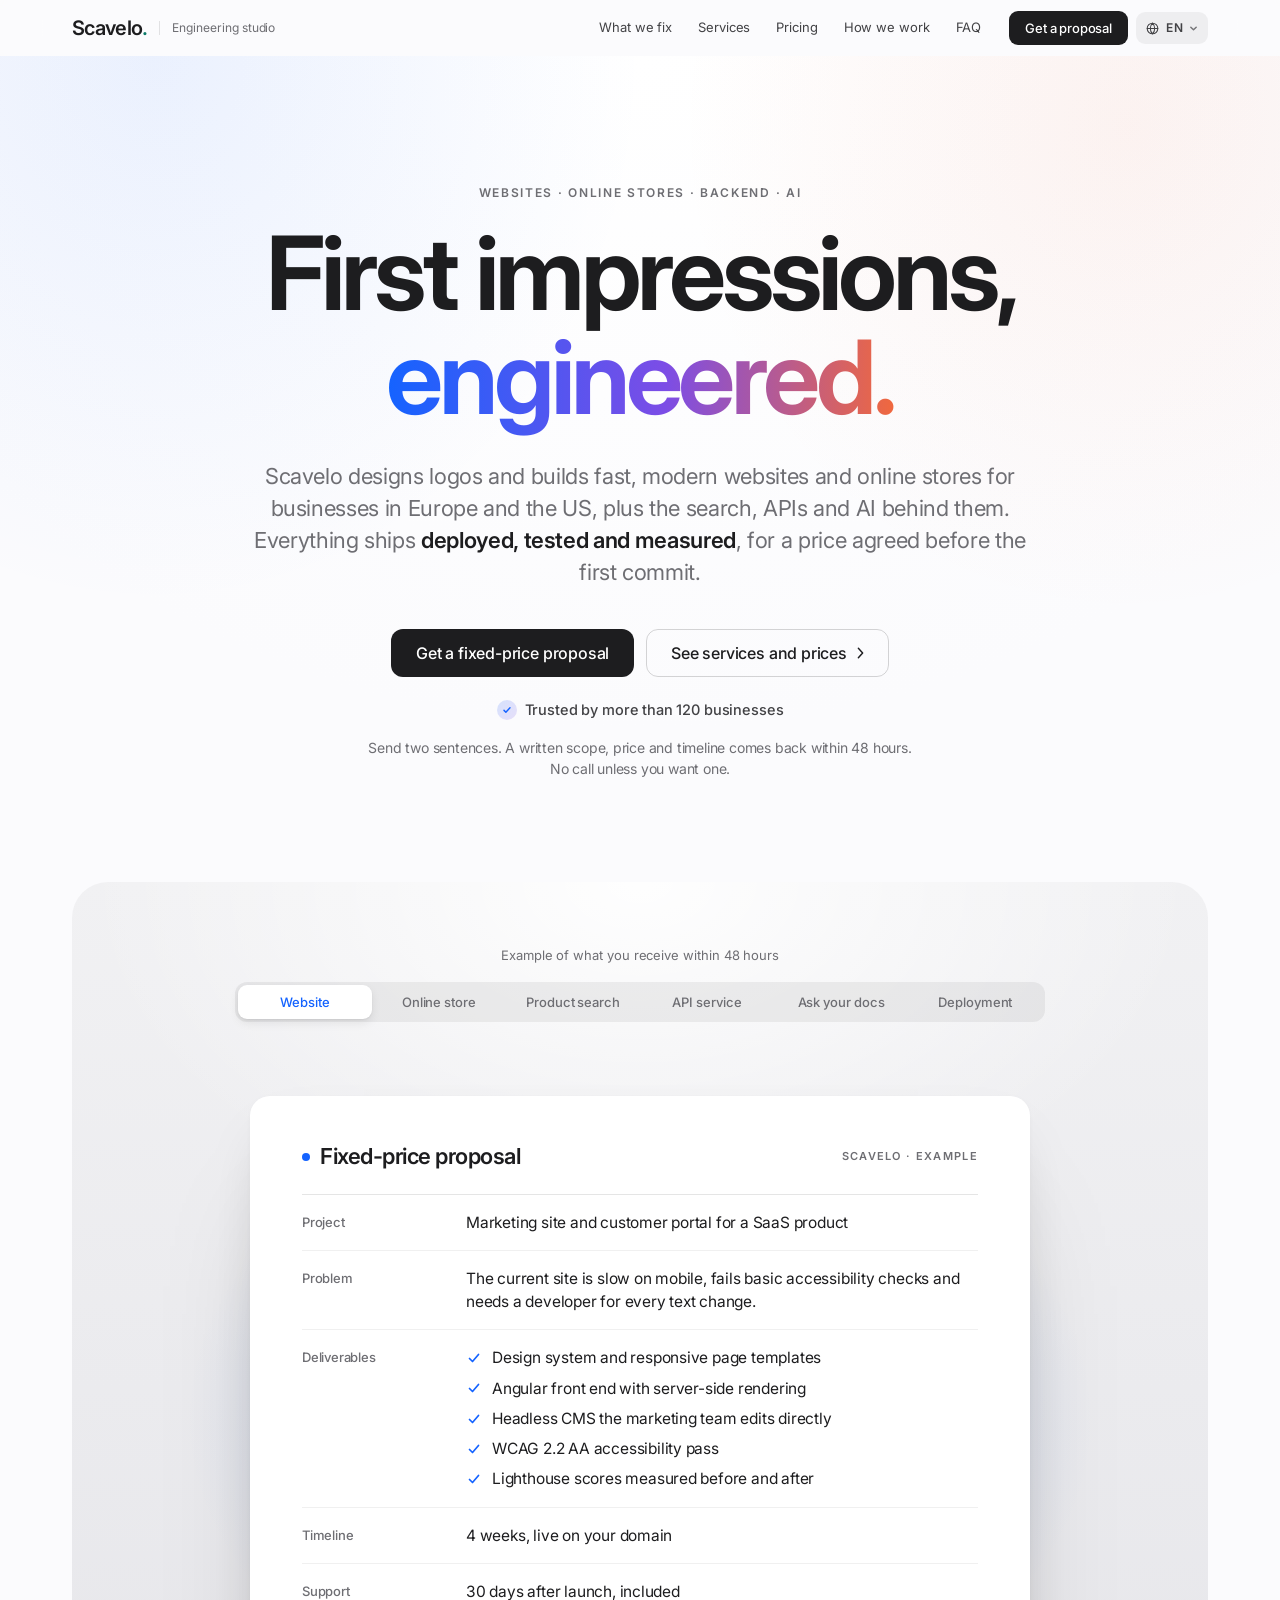
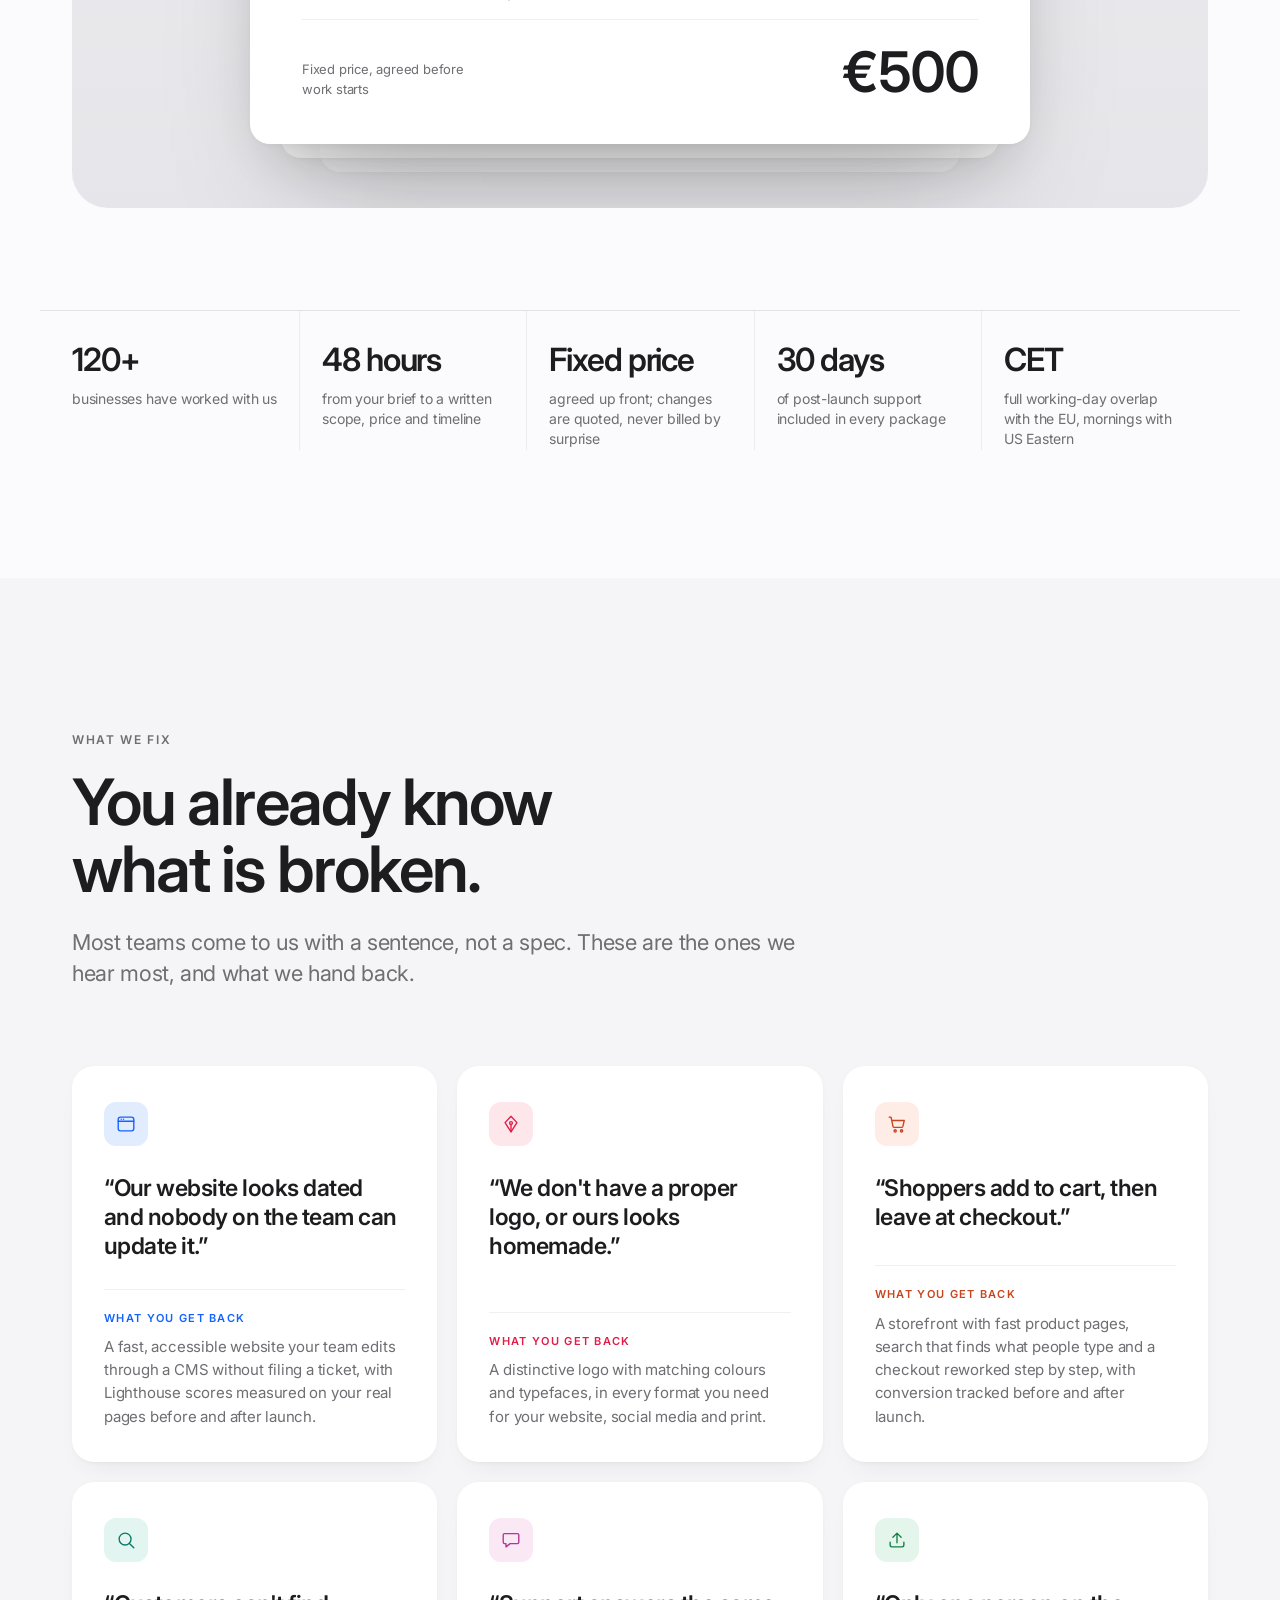
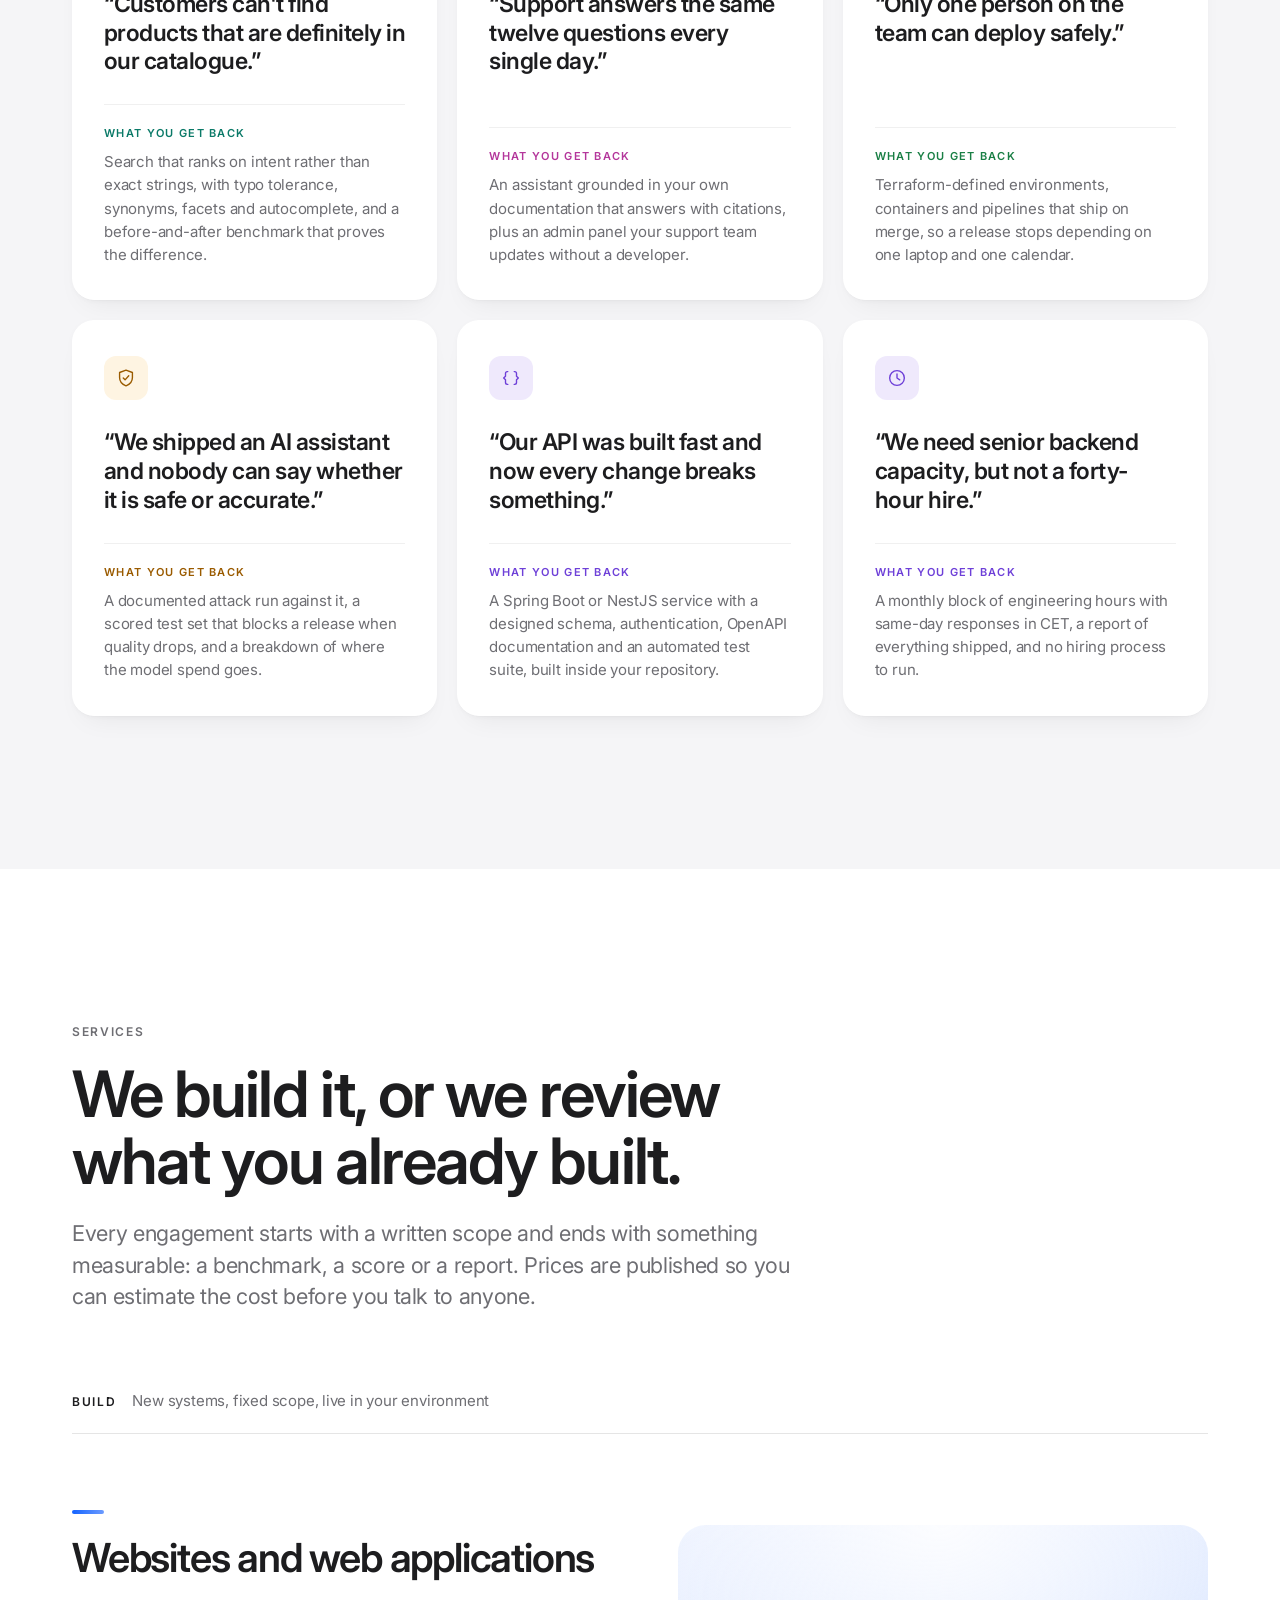
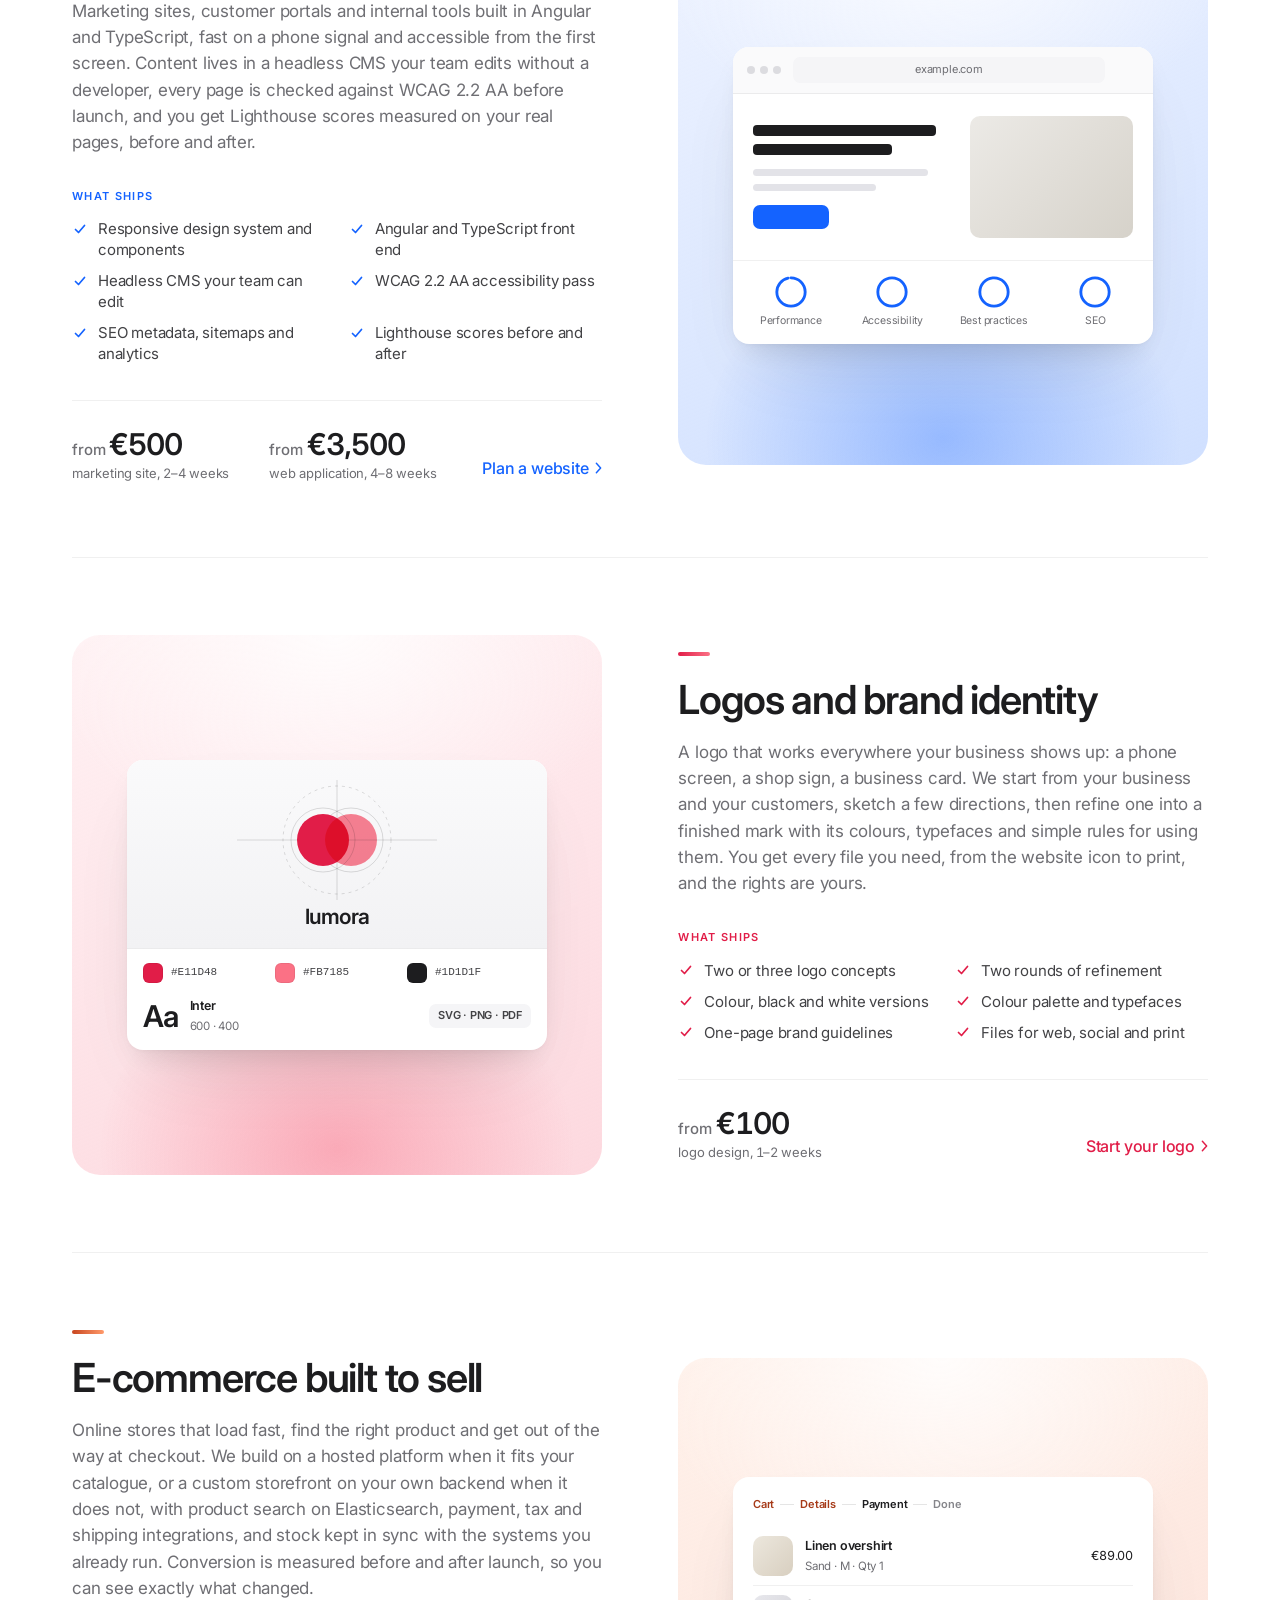
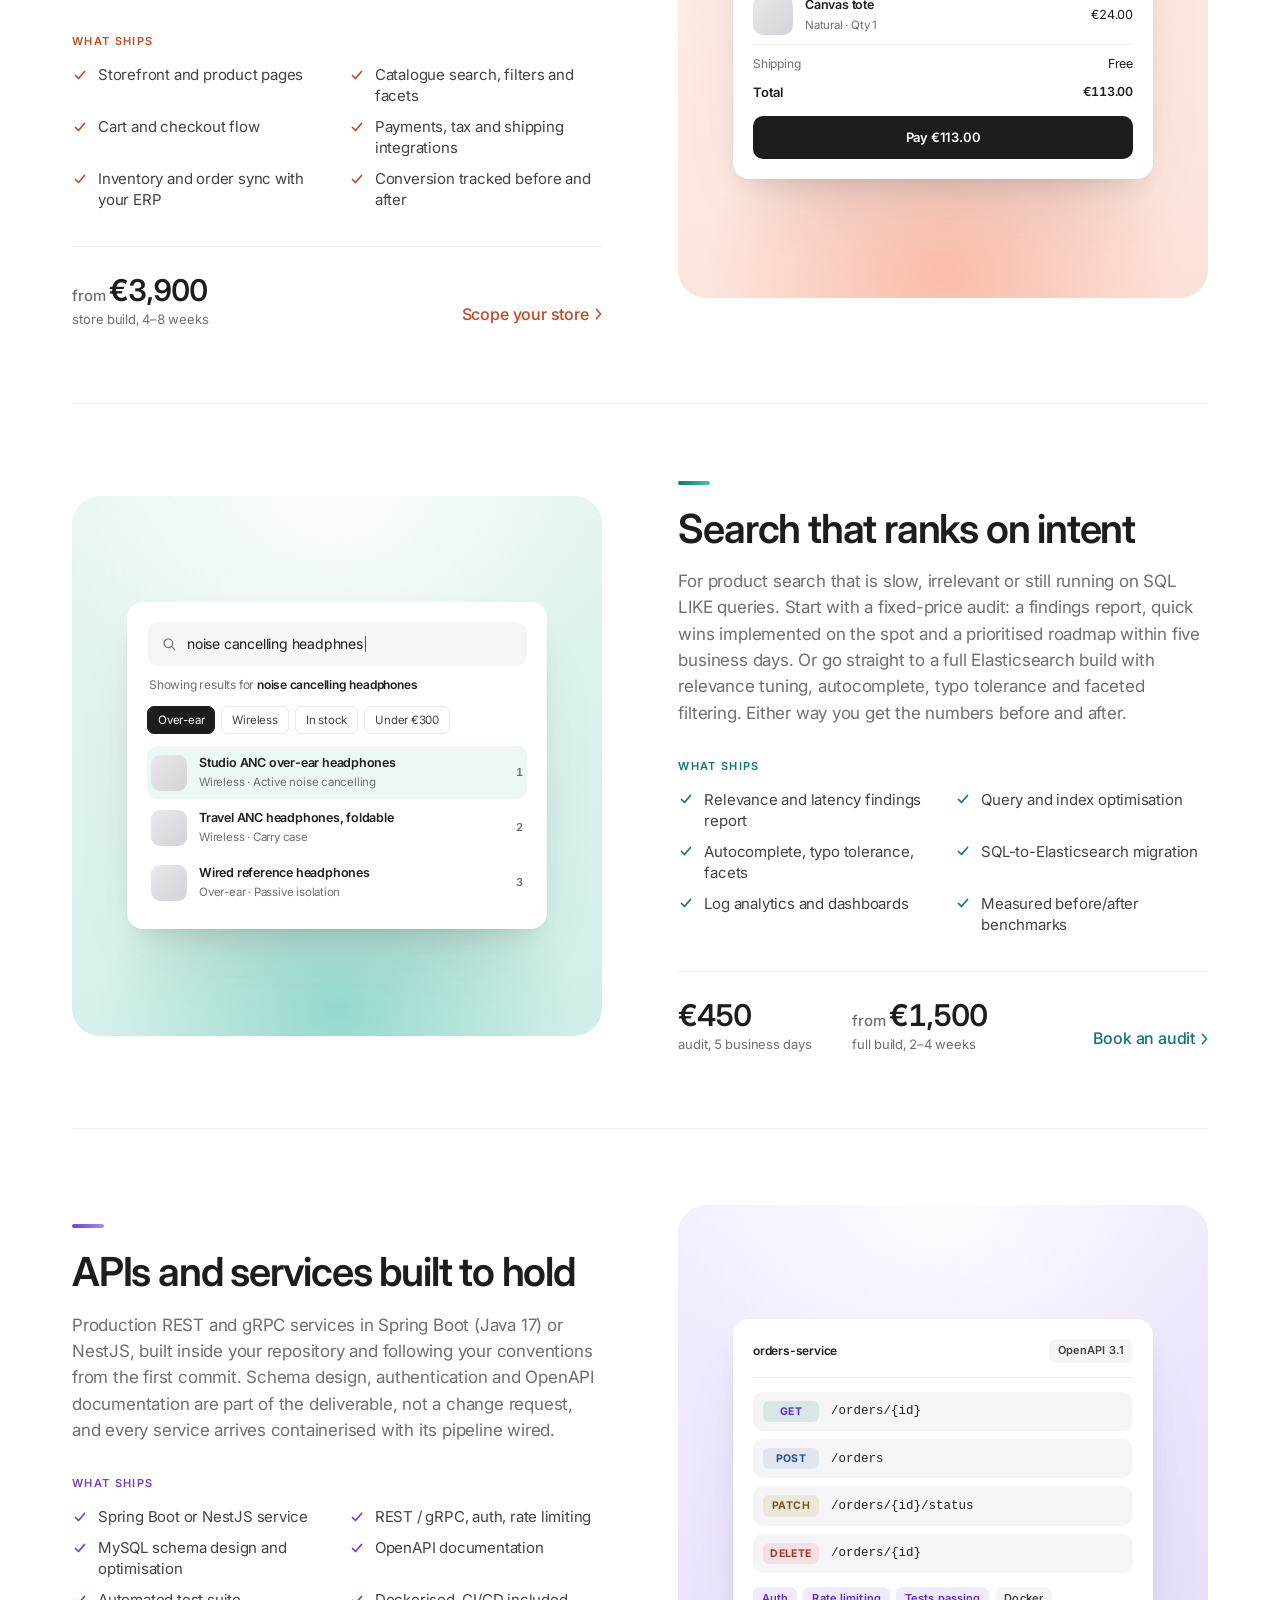
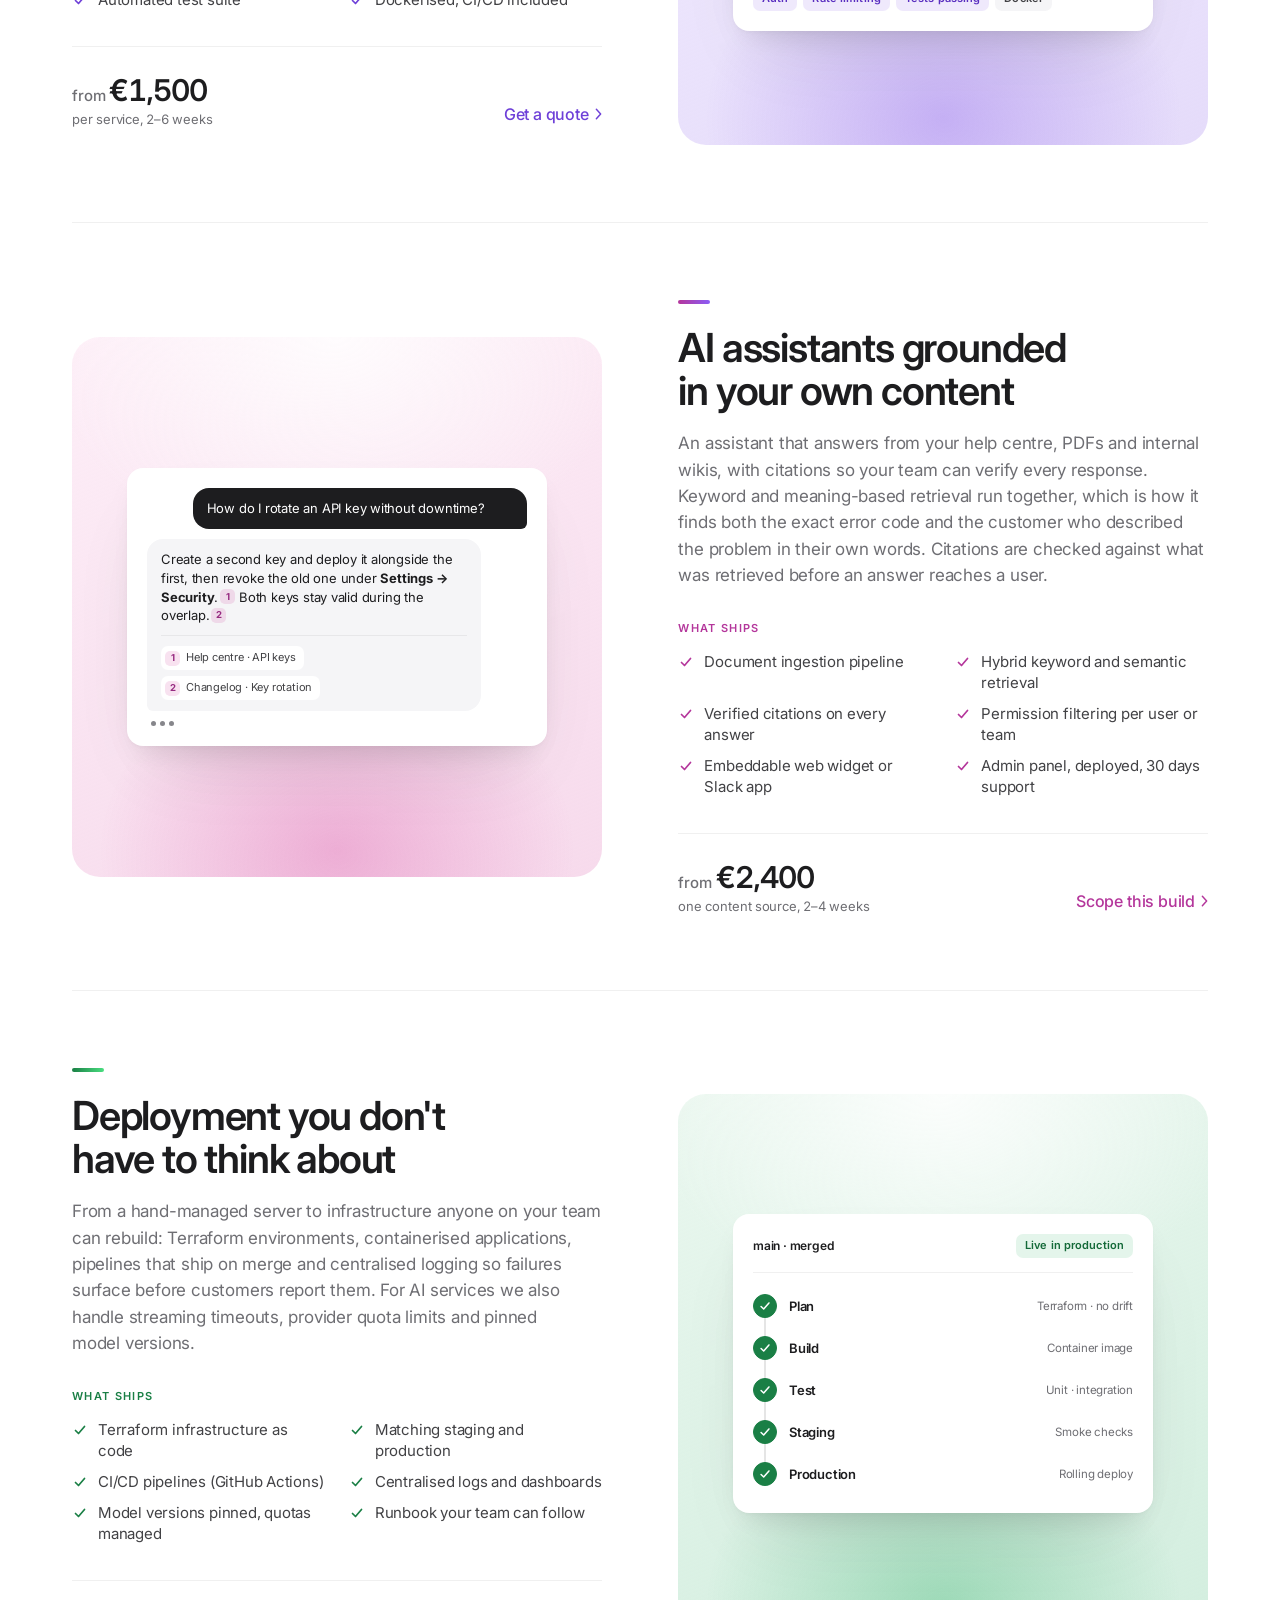
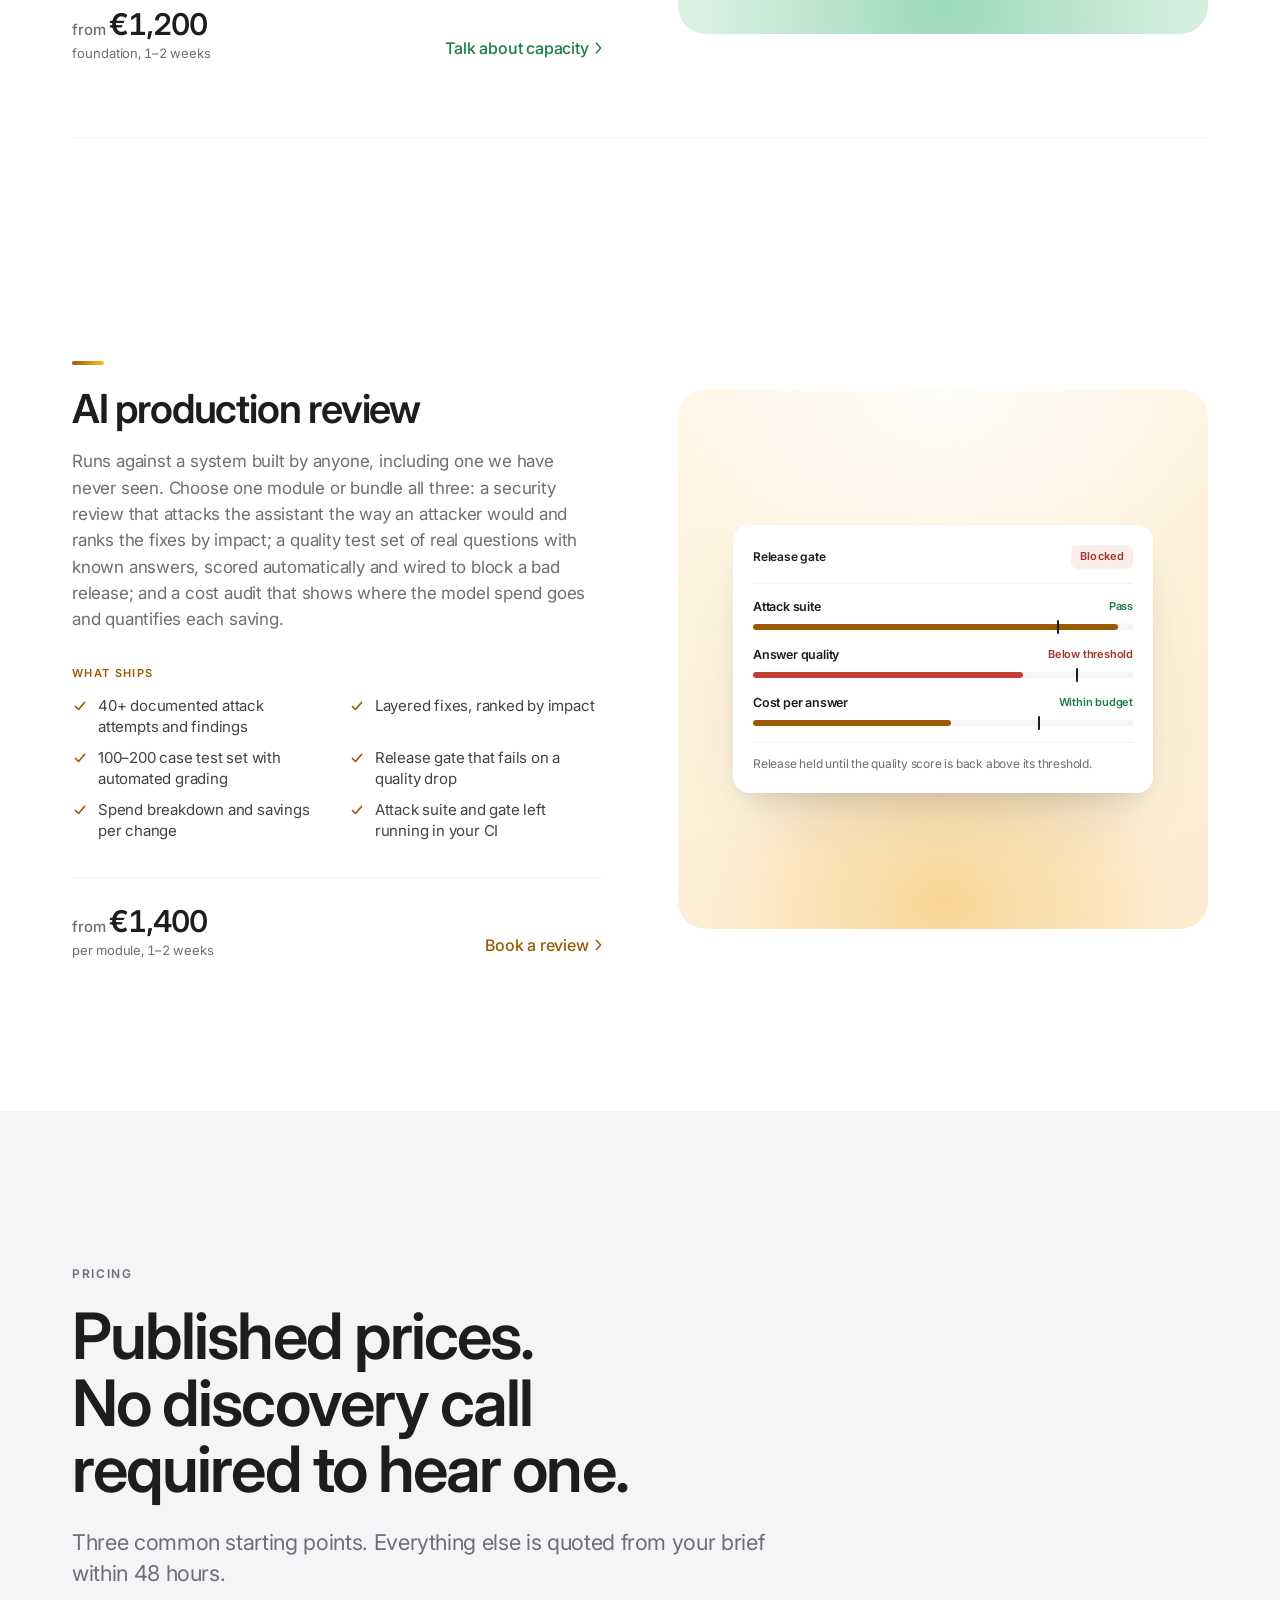
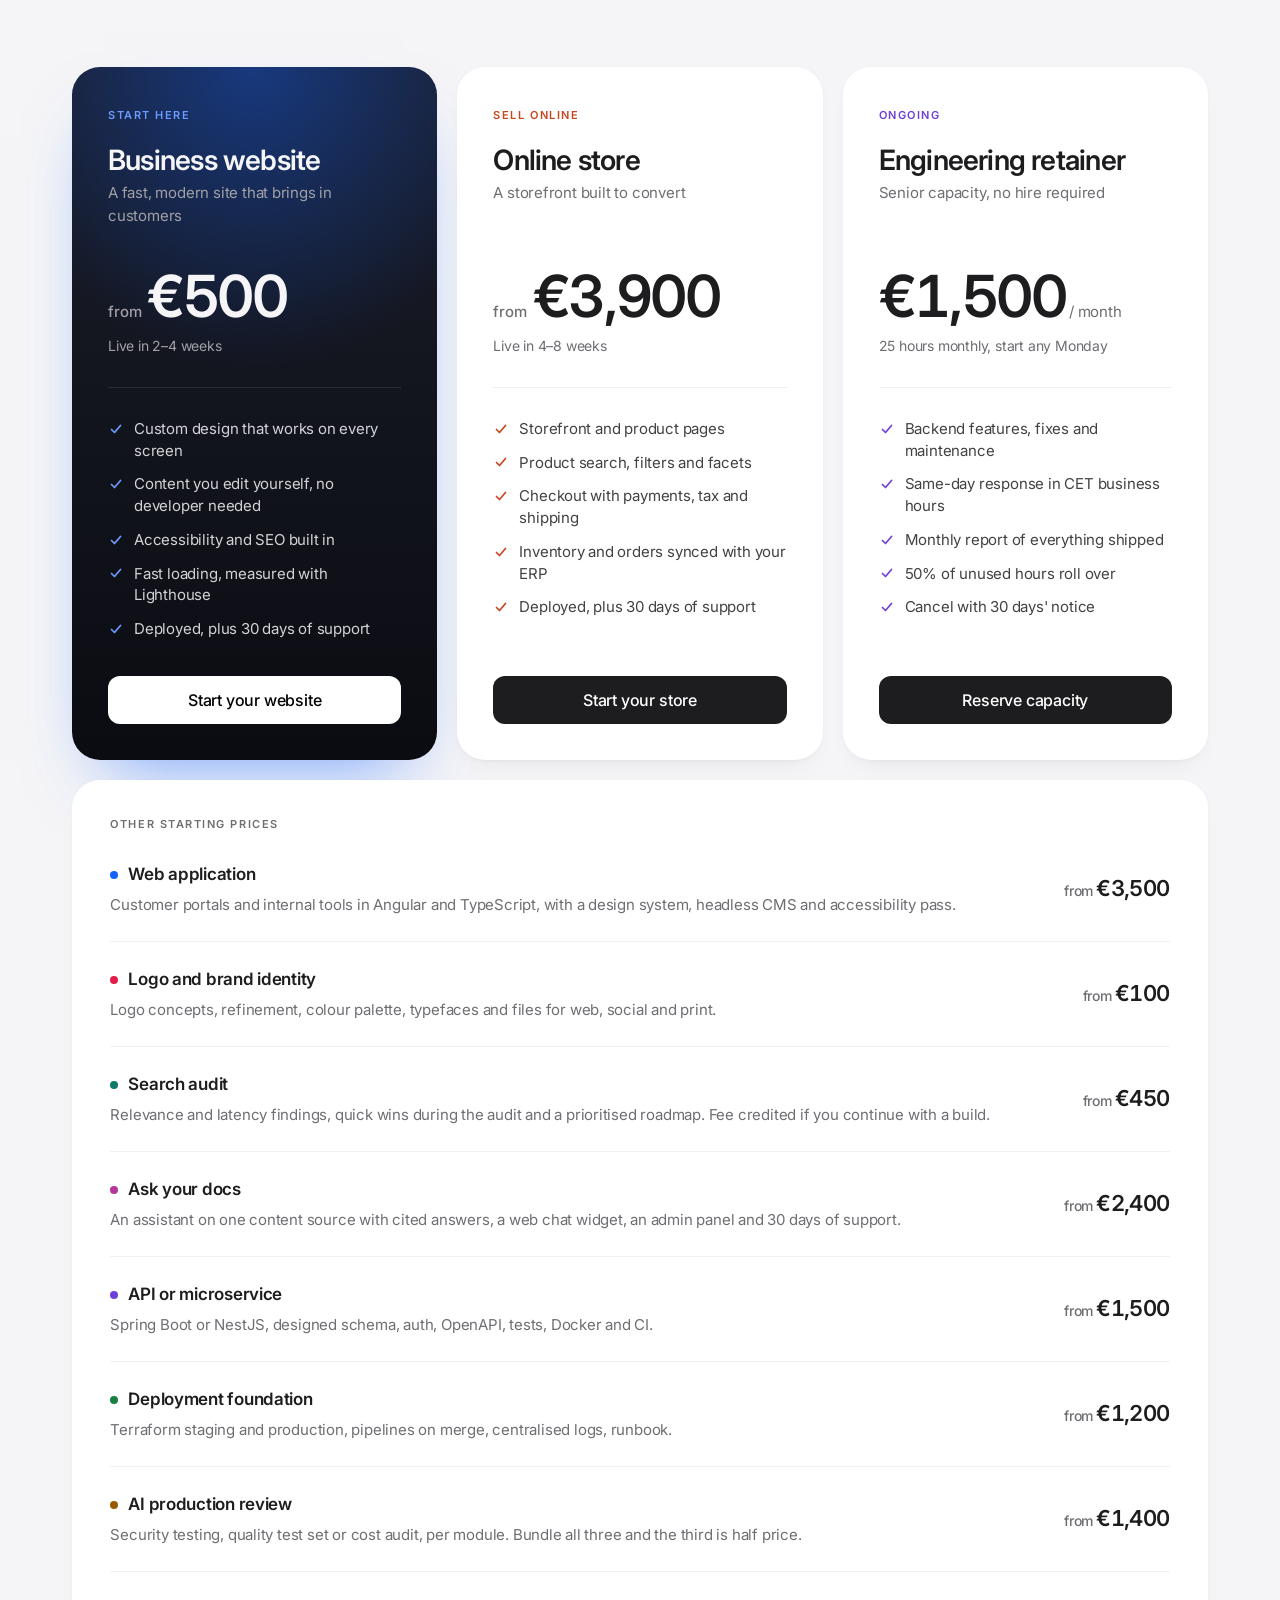
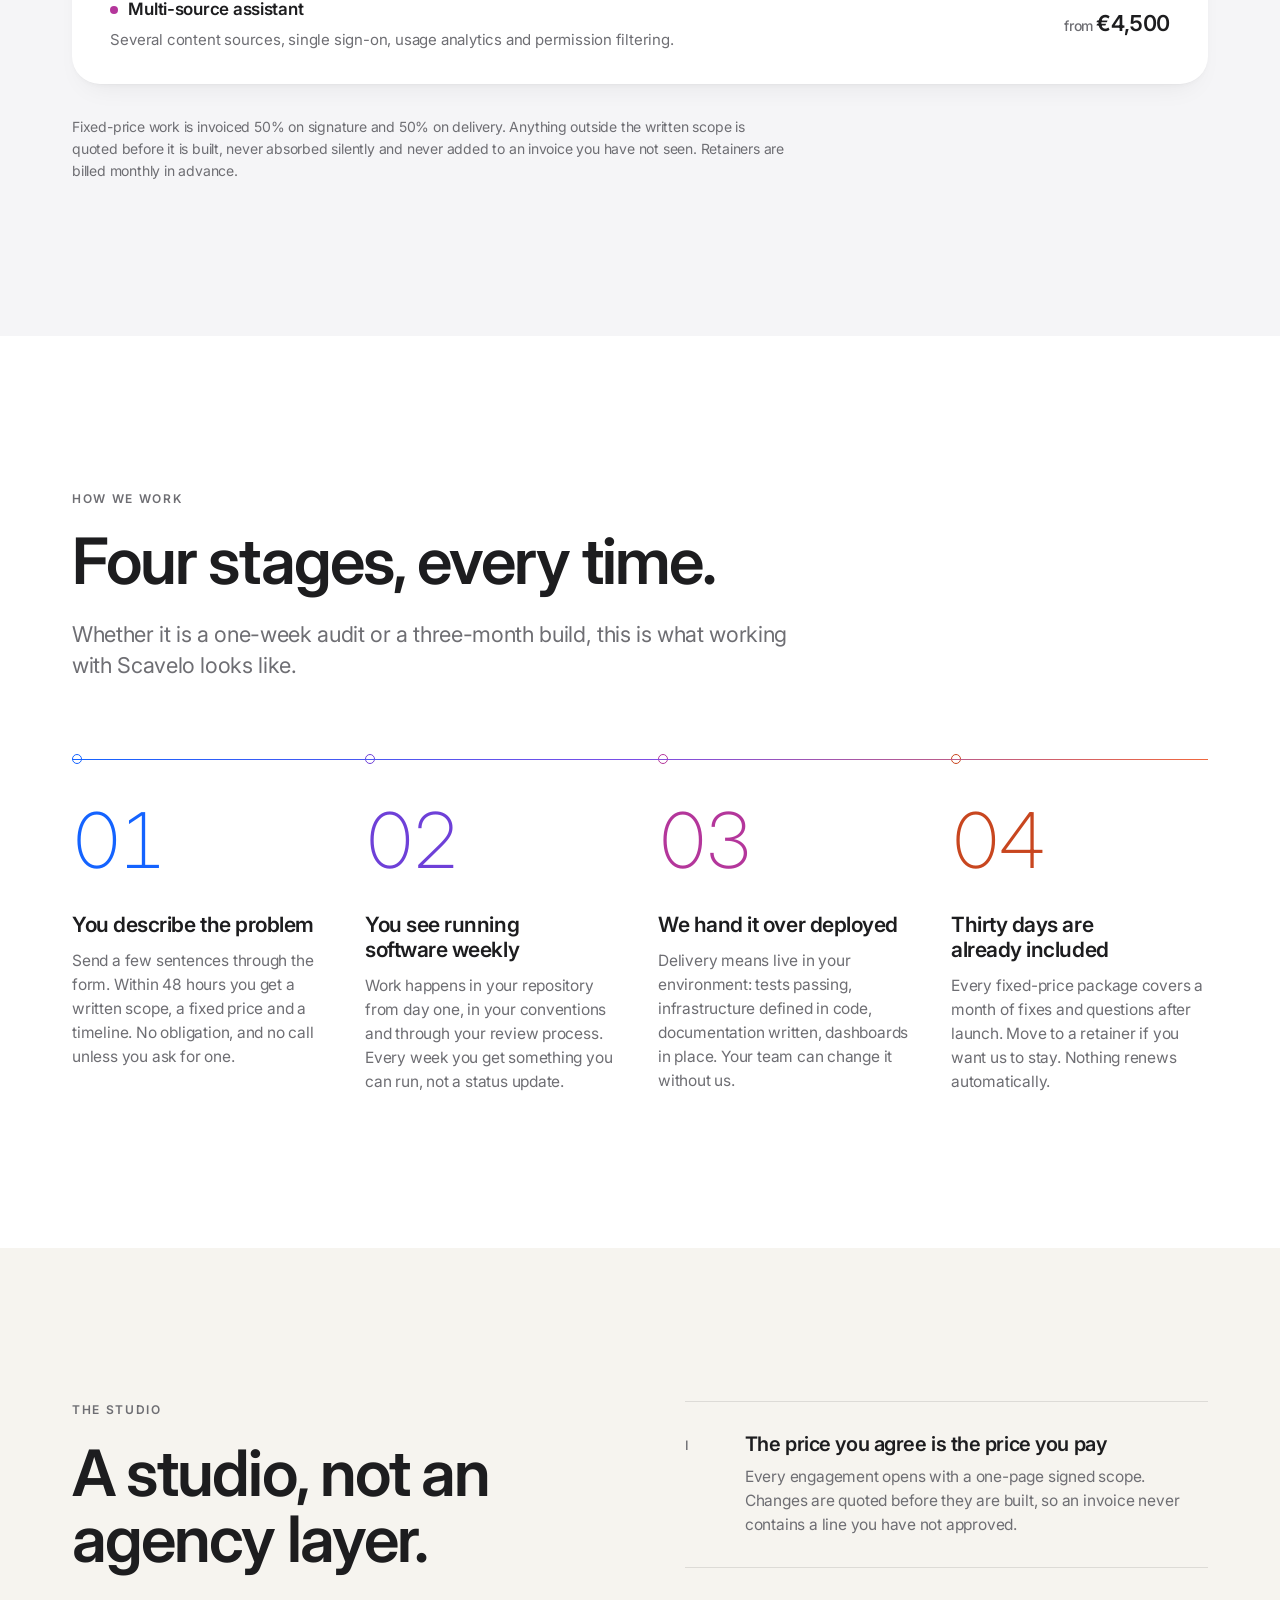
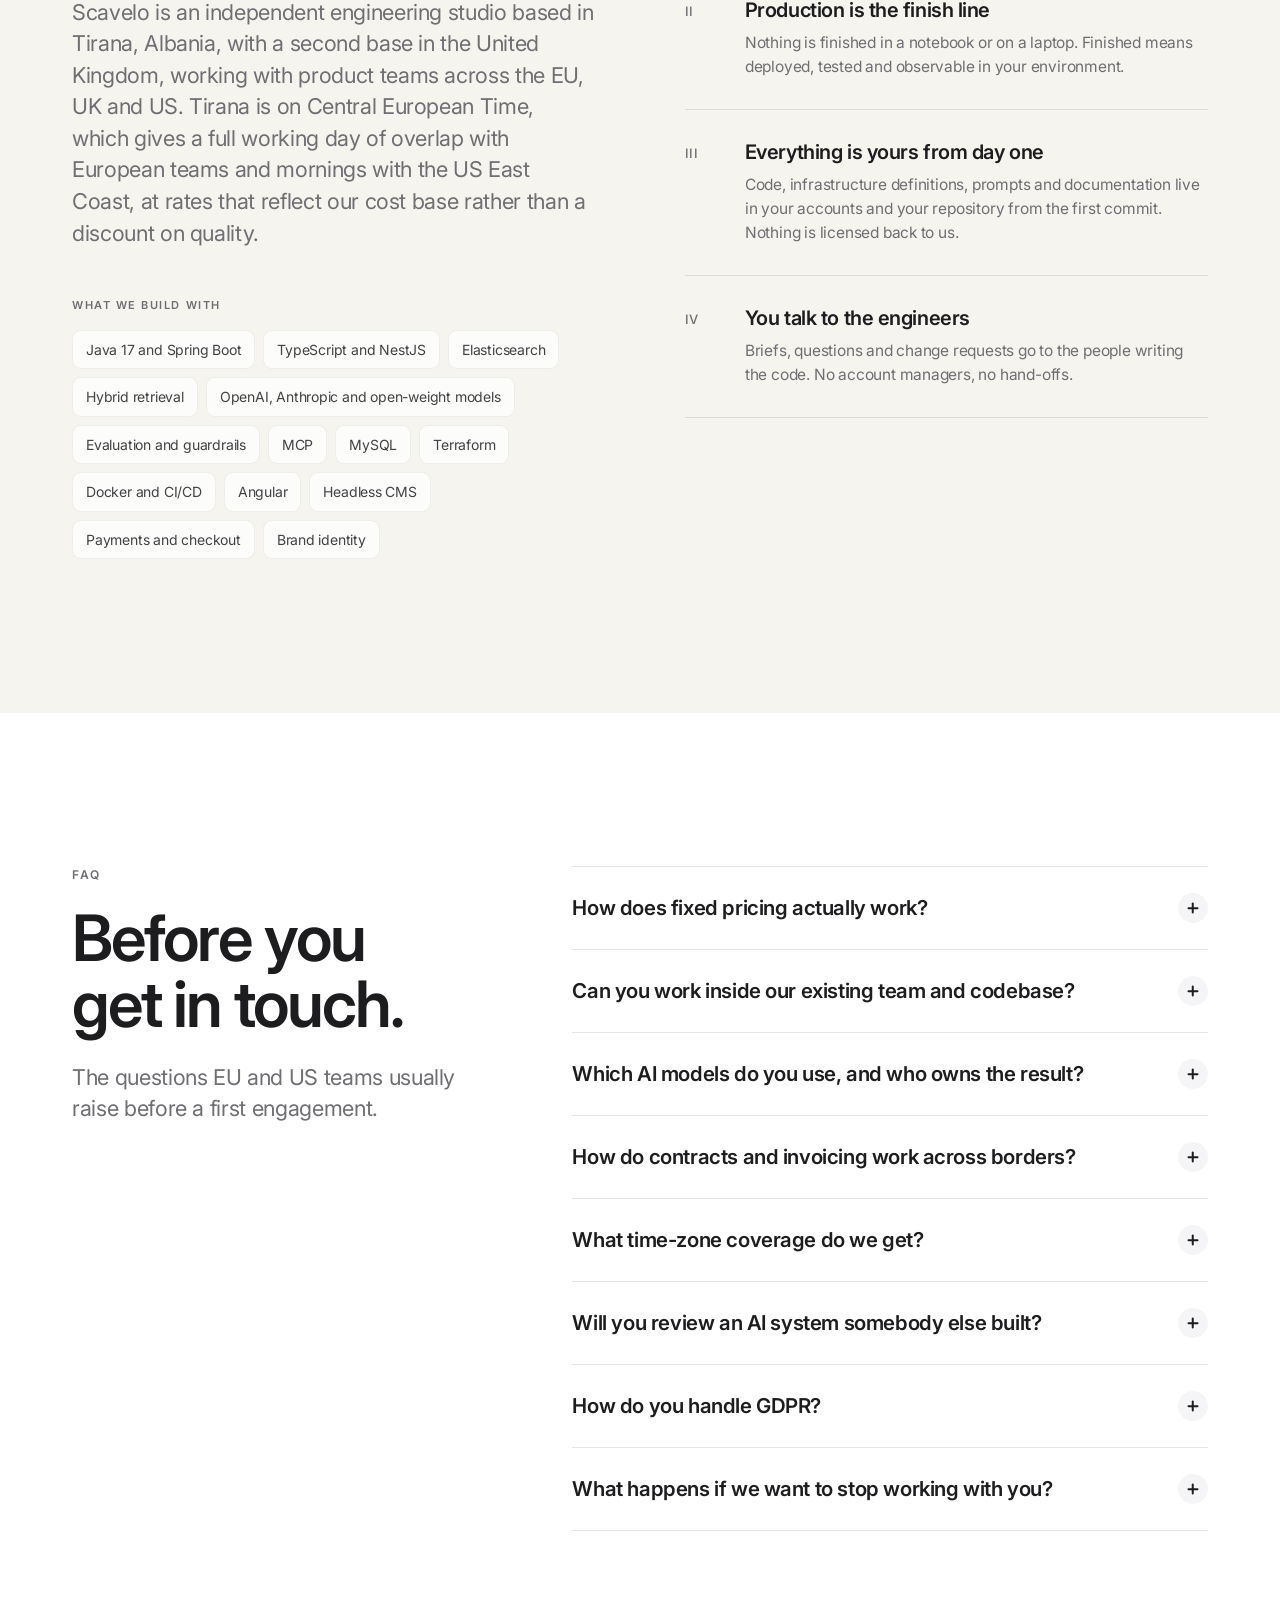
==== commit e2c55f6d: "Add the UK base and let the form send to several inboxes The about, contact and footer text, the sea" ====
--- a/index.html
+++ b/index.html
@@ -4,16 +4,16 @@
 <meta charset="UTF-8">
 <meta name="viewport" content="width=device-width, initial-scale=1.0">
 <title>Scavelo — Websites and online stores, built at a fixed price</title>
-<meta name="description" content="Scavelo is a studio in Tirana designing logos and building fast, modern websites and online stores for businesses in the EU and US, plus the search, APIs and AI behind them. Written scope and fixed price within 48 hours.">
+<meta name="description" content="Scavelo is a studio in Tirana and the UK designing logos and building fast, modern websites and online stores for businesses in the EU and US, plus the search, APIs and AI behind them. Written scope and fixed price within 48 hours.">
 <!-- EDIT: set to your live domain once DNS is pointed -->
-<link rel="canonical" href="https://scavelo.com/">
+<link rel="canonical" href="https://scavelostudio.co.uk/">
 <meta name="theme-color" content="#FBFBFD">
 <meta property="og:type" content="website">
 <meta property="og:site_name" content="Scavelo">
 <meta property="og:title" content="Scavelo — Websites and online stores, built at a fixed price">
 <meta property="og:description" content="Fast, modern websites and online stores, plus the search, APIs and AI behind them. Written scope and fixed price within 48 hours.">
-<meta property="og:url" content="https://scavelo.com/">
-<meta property="og:image" content="https://scavelo.com/og.png">
+<meta property="og:url" content="https://scavelostudio.co.uk/">
+<meta property="og:image" content="https://scavelostudio.co.uk/og.png">
 <meta name="twitter:card" content="summary_large_image">
 <link rel="icon" href="data:image/svg+xml,%3Csvg xmlns='http://www.w3.org/2000/svg' viewBox='0 0 64 64'%3E%3Crect width='64' height='64' rx='15' fill='%231D1D1F'/%3E%3Ctext x='29' y='44' font-family='-apple-system,Helvetica,Arial,sans-serif' font-size='36' font-weight='600' text-anchor='middle' fill='%23F5F5F7'%3ES%3C/text%3E%3Ccircle cx='45.5' cy='41.5' r='3.6' fill='%237ADBC3'/%3E%3C/svg%3E">
 <link rel="preconnect" href="https://fonts.googleapis.com">
@@ -26,9 +26,9 @@
   "@type": "ProfessionalService",
   "name": "Scavelo",
   "description": "Studio designing logos, websites and online stores, plus search, APIs and AI assistants, for businesses in the EU and US.",
-  "url": "https://scavelo.com/",
-  "areaServed": ["EU", "US"],
-  "address": {"@type": "PostalAddress", "addressLocality": "Tirana", "addressCountry": "AL"},
+  "url": "https://scavelostudio.co.uk/",
+  "areaServed": ["EU", "GB", "US"],
+  "address": [{"@type": "PostalAddress", "addressLocality": "Tirana", "addressCountry": "AL"}, {"@type": "PostalAddress", "addressCountry": "GB"}],
   "priceRange": "€450 – €5,000"
 }
 </script>
@@ -1054,7 +1054,7 @@
     <div class="reveal">
       <p class="eyebrow">The studio</p>
       <h2 class="h-section">A studio, not an agency layer.</h2>
-      <p class="lead">Scavelo is an independent engineering studio based in Tirana, Albania, working with product teams across the EU and US. Tirana is on Central European Time, which gives a full working day of overlap with European teams and mornings with the US East Coast, at rates that reflect our cost base rather than a discount on quality.</p>
+      <p class="lead">Scavelo is an independent engineering studio based in Tirana, Albania, with a second base in the United Kingdom, working with product teams across the EU, UK and US. Tirana is on Central European Time, which gives a full working day of overlap with European teams and mornings with the US East Coast, at rates that reflect our cost base rather than a discount on quality.</p>
       <div class="stack">
         <p>What we build with</p>
         <div class="chips">
@@ -1104,10 +1104,10 @@
         <li>A written, fixed-price proposal within 48 hours</li>
         <li>No obligation, and no call unless you ask for one</li>
       </ul>
-      <p class="alt">Tirana, Albania · Central European Time</p>
-    </div>
-
-    <!-- EDIT: create a free form at formspree.io and paste its endpoint into FORM_ENDPOINT in the script below (or set CONTACT_EMAIL once you have an inbox) -->
+      <p class="alt">Tirana, Albania · United Kingdom</p>
+    </div>
+
+    <!-- EDIT: briefs are sent by Web3Forms; the access keys, one per inbox, are FORM_KEYS in the script below -->
     <form id="brief-form" class="reveal" style="--d:.1s" novalidate>
       <div class="f-row">
         <div class="f"><label for="name">Name</label><input id="name" name="name" type="text" autocomplete="name" required></div>
@@ -1132,6 +1132,7 @@
             <option>Not sure yet</option>
           </select></div>
       <div class="f"><label for="brief">Your brief</label><textarea id="brief" name="brief" placeholder="What is slow, missing or manual? Two sentences is fine." required></textarea></div>
+      <input type="checkbox" name="botcheck" tabindex="-1" autocomplete="off" aria-hidden="true" style="display:none">
       <label class="consent"><input type="checkbox" id="consent" name="consent" required><span>I agree that Scavelo may store this brief to reply to it, as described in the <a href="privacy.html">privacy notice</a>.</span></label>
       <div class="f-foot">
         <button class="btn btn-light" type="submit" id="submit-btn">Send brief</button>
@@ -1153,7 +1154,7 @@
       </div>
       <div><h4>Build</h4><ul><li><a href="#svc-web">Websites and web apps</a></li><li><a href="#svc-commerce">E-commerce</a></li><li><a href="#svc-logo">Logo design</a></li><li><a href="#services">Search and Elasticsearch</a></li><li><a href="#services">APIs and services</a></li><li><a href="#services">AI assistants</a></li><li><a href="#services">Deployment</a></li></ul></div>
       <div><h4>Studio</h4><ul><li><a href="#pricing">Pricing</a></li><li><a href="#process">How we work</a></li><li><a href="#faq">FAQ</a></li></ul></div>
-      <div><h4>Contact</h4><ul><li><a href="#contact">Send a brief</a></li><li>Tirana, Albania</li><li>Central European Time</li></ul></div>
+      <div><h4>Contact</h4><ul><li><a href="#contact">Send a brief</a></li><li>Tirana, Albania</li><li>United Kingdom</li><li>Central European Time</li></ul></div>
     </div>
     <div class="foot-bottom">
       <span>© 2027 Scavelo. All rights reserved.</span>
@@ -1300,11 +1301,16 @@
 }
 
 /* ---- Contact form ----
-   Briefs are delivered by the first of these that is set:
-   1. FORM_ENDPOINT: your Formspree endpoint (https://formspree.io/f/xxxxxxxx), sent in the background.
-   2. CONTACT_EMAIL: opens the visitor's email client with the brief addressed to this inbox.
+   Briefs are sent in the background by Web3Forms (web3forms.com). Each access key emails one inbox,
+   the one it was created for, and is public by design: it can only send to that inbox.
+   The form sends a copy for every key in FORM_KEYS, so add a key for each inbox that should get briefs.
+   If FORM_KEYS is empty, CONTACT_EMAIL is used instead: the visitor's email app opens with the brief written out.
    With neither set, the form tells the visitor sending is not switched on yet and keeps what they typed. */
-const FORM_ENDPOINT="https://formspree.io/f/YOUR_FORM_ID";
+const FORM_ENDPOINT="https://api.web3forms.com/submit";
+const FORM_KEYS=[
+  "4f3afe13-179a-42a7-81a6-73c31dad9614", // first inbox
+  ""                                      // second inbox: paste its Web3Forms key here
+].filter(Boolean);
 const CONTACT_EMAIL="";
 const form=document.getElementById('brief-form'),msg=document.getElementById('msg'),submitBtn=document.getElementById('submit-btn');
 let lastMsg=null;
@@ -1352,24 +1358,38 @@
   }
   const data=new FormData(form);
   data.set('phone',phone.value.trim());
-  if(FORM_ENDPOINT.includes('YOUR_FORM_ID')){
+  const subject='Brief: '+data.get('service')+(data.get('company')?' — '+data.get('company'):'');
+  if(!FORM_KEYS.length){
     if(!CONTACT_EMAIL){
-      console.warn('Scavelo: briefs are not delivered anywhere yet. Set FORM_ENDPOINT or CONTACT_EMAIL in index.html.');
+      console.warn('Scavelo: briefs are not delivered anywhere yet. Set FORM_KEYS or CONTACT_EMAIL in index.html.');
       show('err','Sending is not switched on yet, so this brief was not sent. Please try again soon.');
       return;
     }
-    const subject='Brief: '+data.get('service')+(data.get('company')?' — '+data.get('company'):'');
     const body=`Name: ${data.get('name')}\nEmail: ${data.get('email')}\nPhone: ${data.get('phone')||'-'}\nCompany: ${data.get('company')||'-'}\nService: ${data.get('service')}\n\n${data.get('brief')}`;
     window.location.href='mailto:'+CONTACT_EMAIL+'?subject='+encodeURIComponent(subject)+'&body='+encodeURIComponent(body);
     show('ok','Your email client should open with the brief prepared.');
     return;
   }
+  /* Fields Web3Forms reads: the access key, the email's subject and sender name, and the reply-to,
+     so that pressing reply in the inbox answers the visitor. A ticked botcheck (the hidden honeypot) is rejected as spam. */
+  data.set('subject',subject);
+  data.set('from_name','Scavelo website');
+  data.set('replyto',data.get('email'));
+  const brief=Object.fromEntries(data);
+  async function sendTo(key){
+    const res=await fetch(FORM_ENDPOINT,{method:'POST',headers:{'Content-Type':'application/json','Accept':'application/json'},body:JSON.stringify({...brief,access_key:key})});
+    const out=await res.json().catch(()=>({}));
+    if(!res.ok||out.success===false)throw new Error(out.message||'status '+res.status);
+  }
   busy(true);
   try{
-    const res=await fetch(FORM_ENDPOINT,{method:'POST',headers:{'Accept':'application/json'},body:data});
-    if(!res.ok)throw new Error('bad status');
+    /* One copy per inbox. The brief counts as sent when at least one inbox accepted it. */
+    const results=await Promise.allSettled(FORM_KEYS.map(sendTo));
+    results.forEach((r,i)=>{if(r.status==='rejected')console.warn('Scavelo: copy '+(i+1)+' of the brief was not sent:',r.reason.message)});
+    if(!results.some(r=>r.status==='fulfilled'))throw new Error('no inbox accepted the brief');
     form.reset();form.classList.remove('checked');show('ok','Brief sent. You will hear from us within one business day.');
   }catch(err){
+    console.warn('Scavelo: the brief was not sent:',err.message);
     show('err','The brief could not be sent. Please try again in a few minutes.');
   }finally{busy(false)}
 });
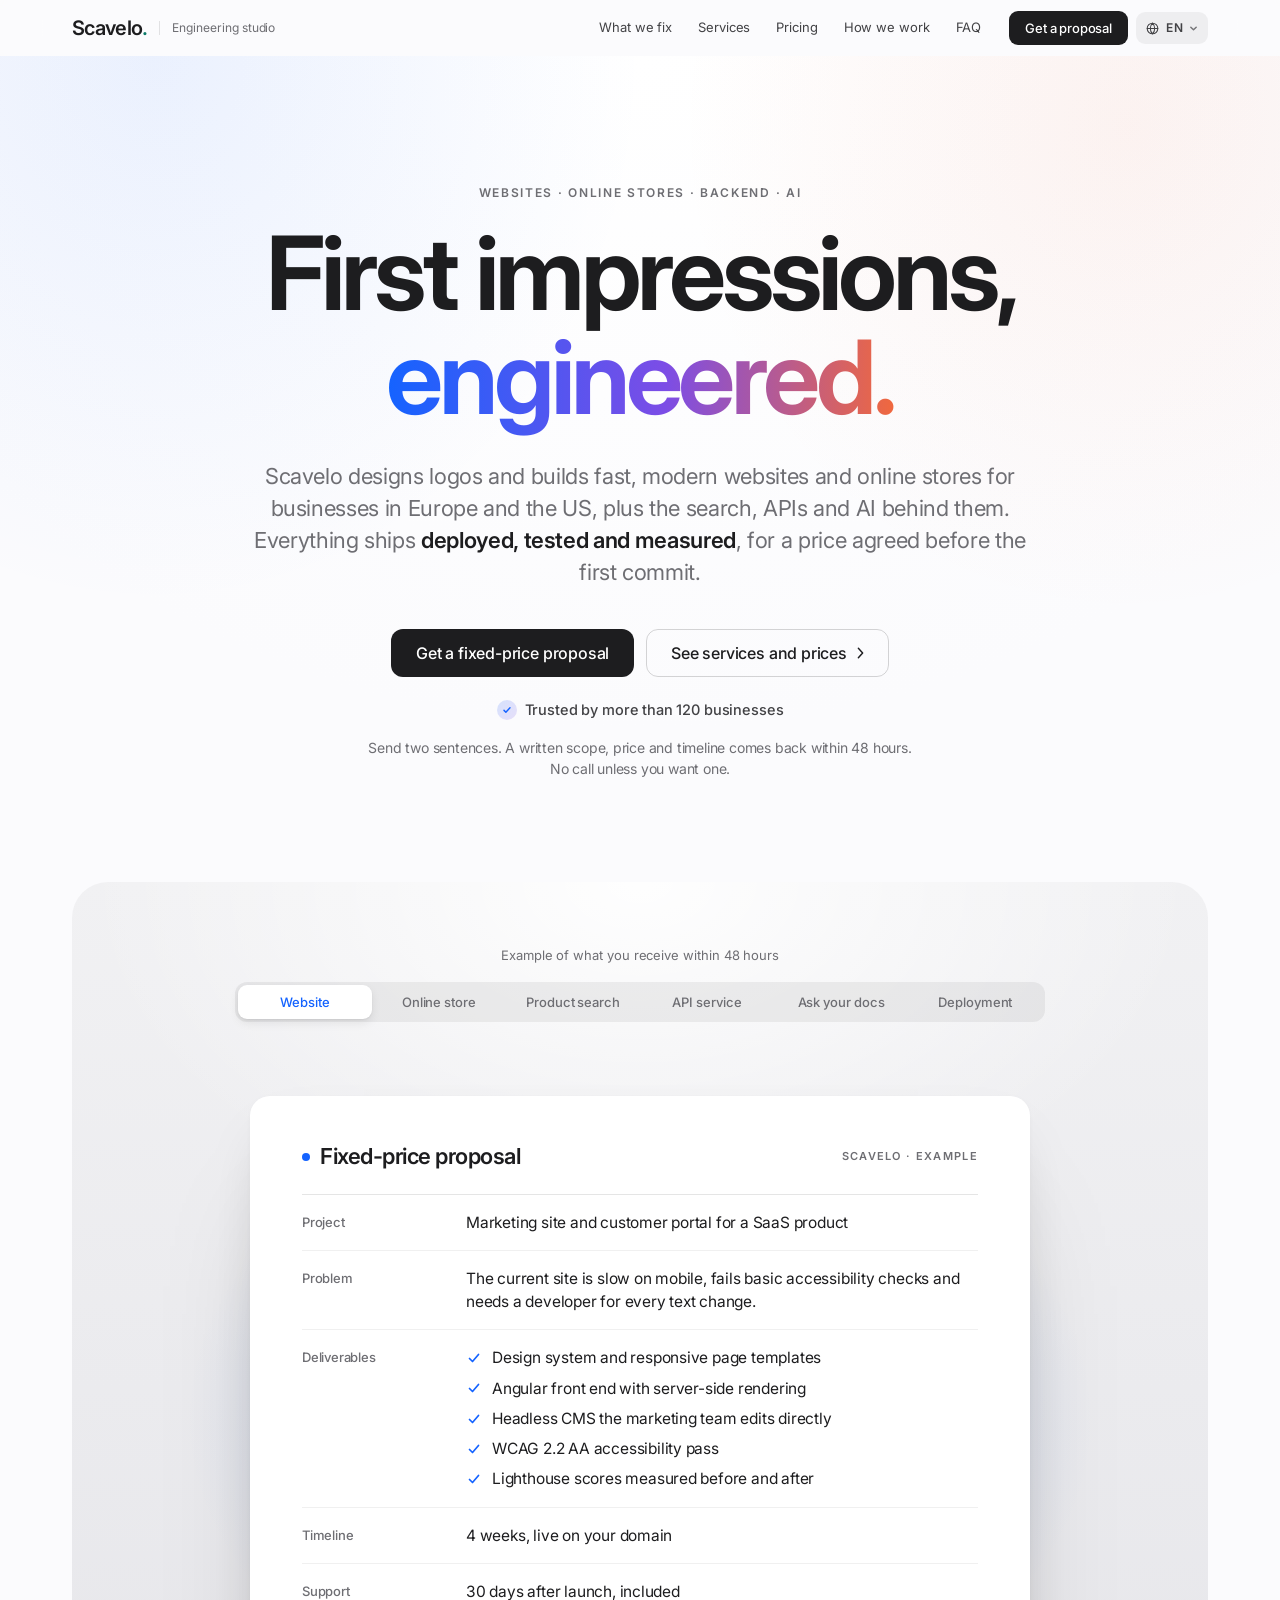
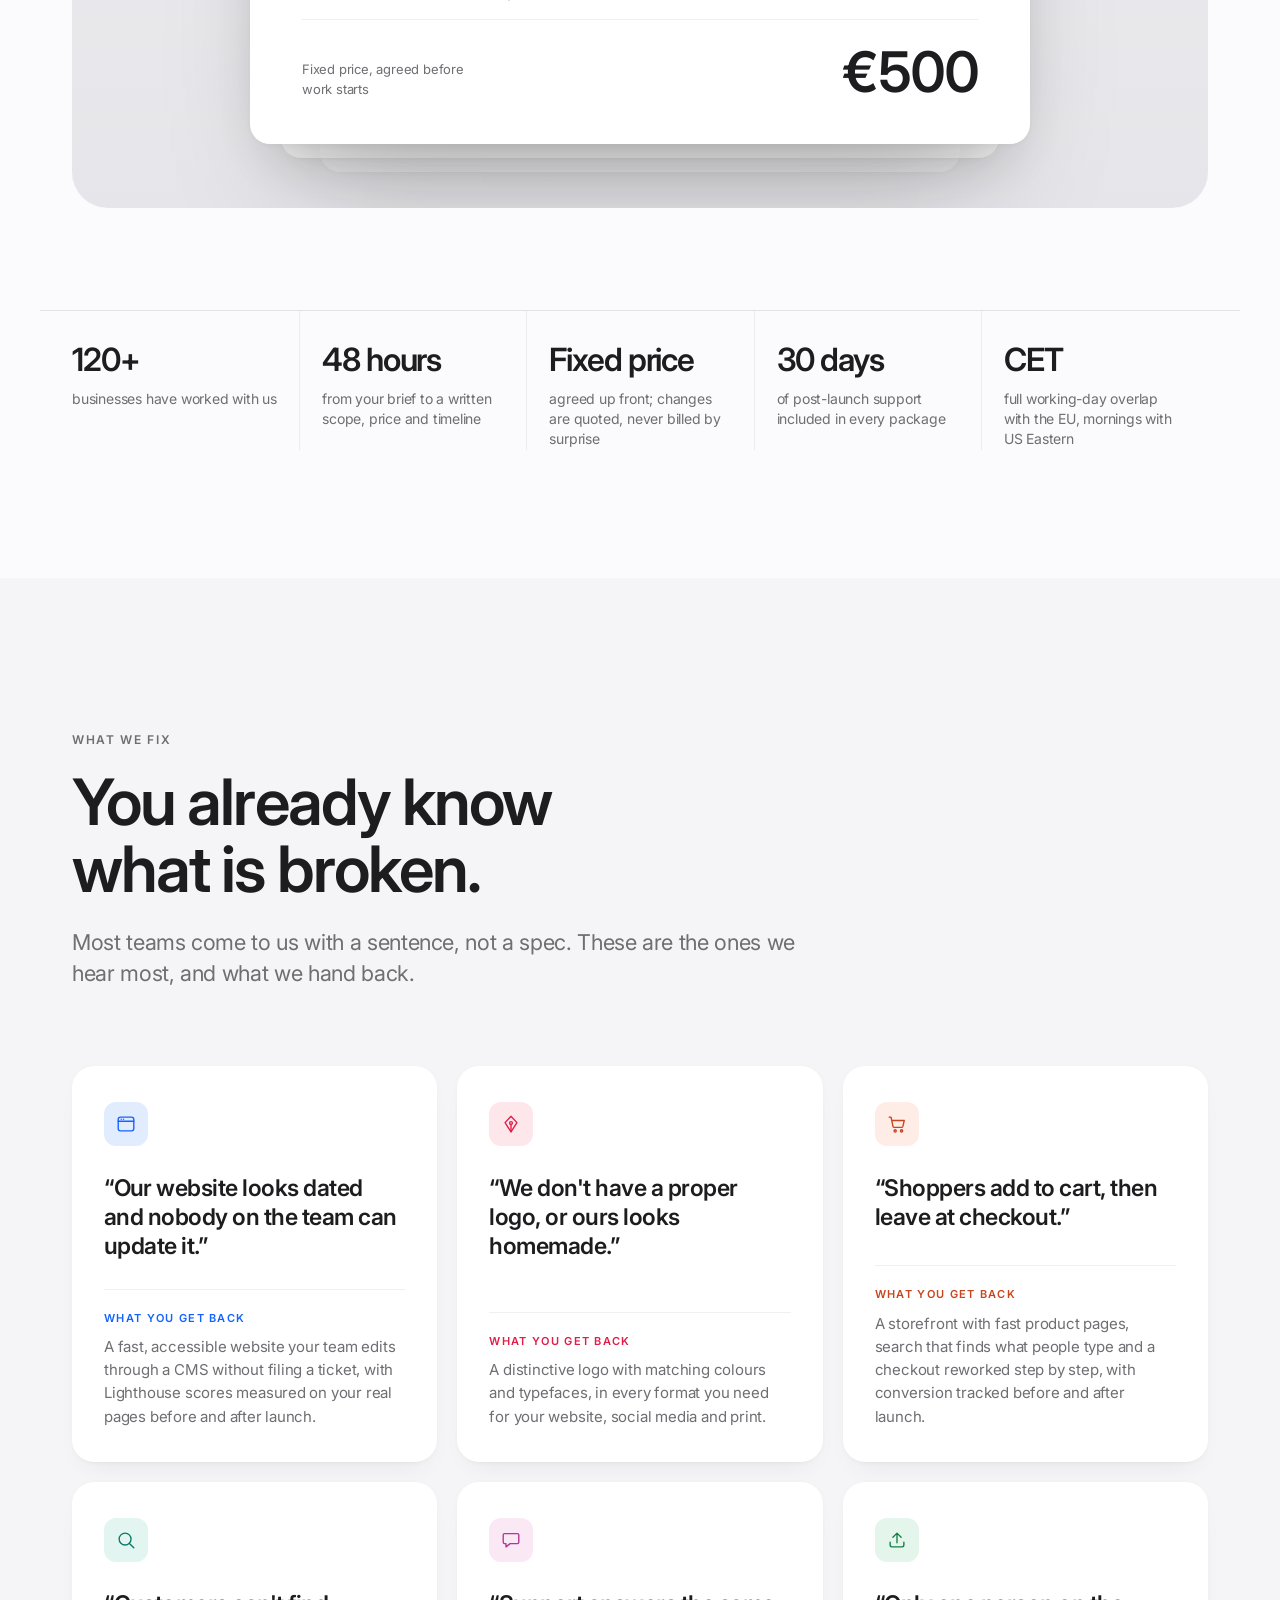
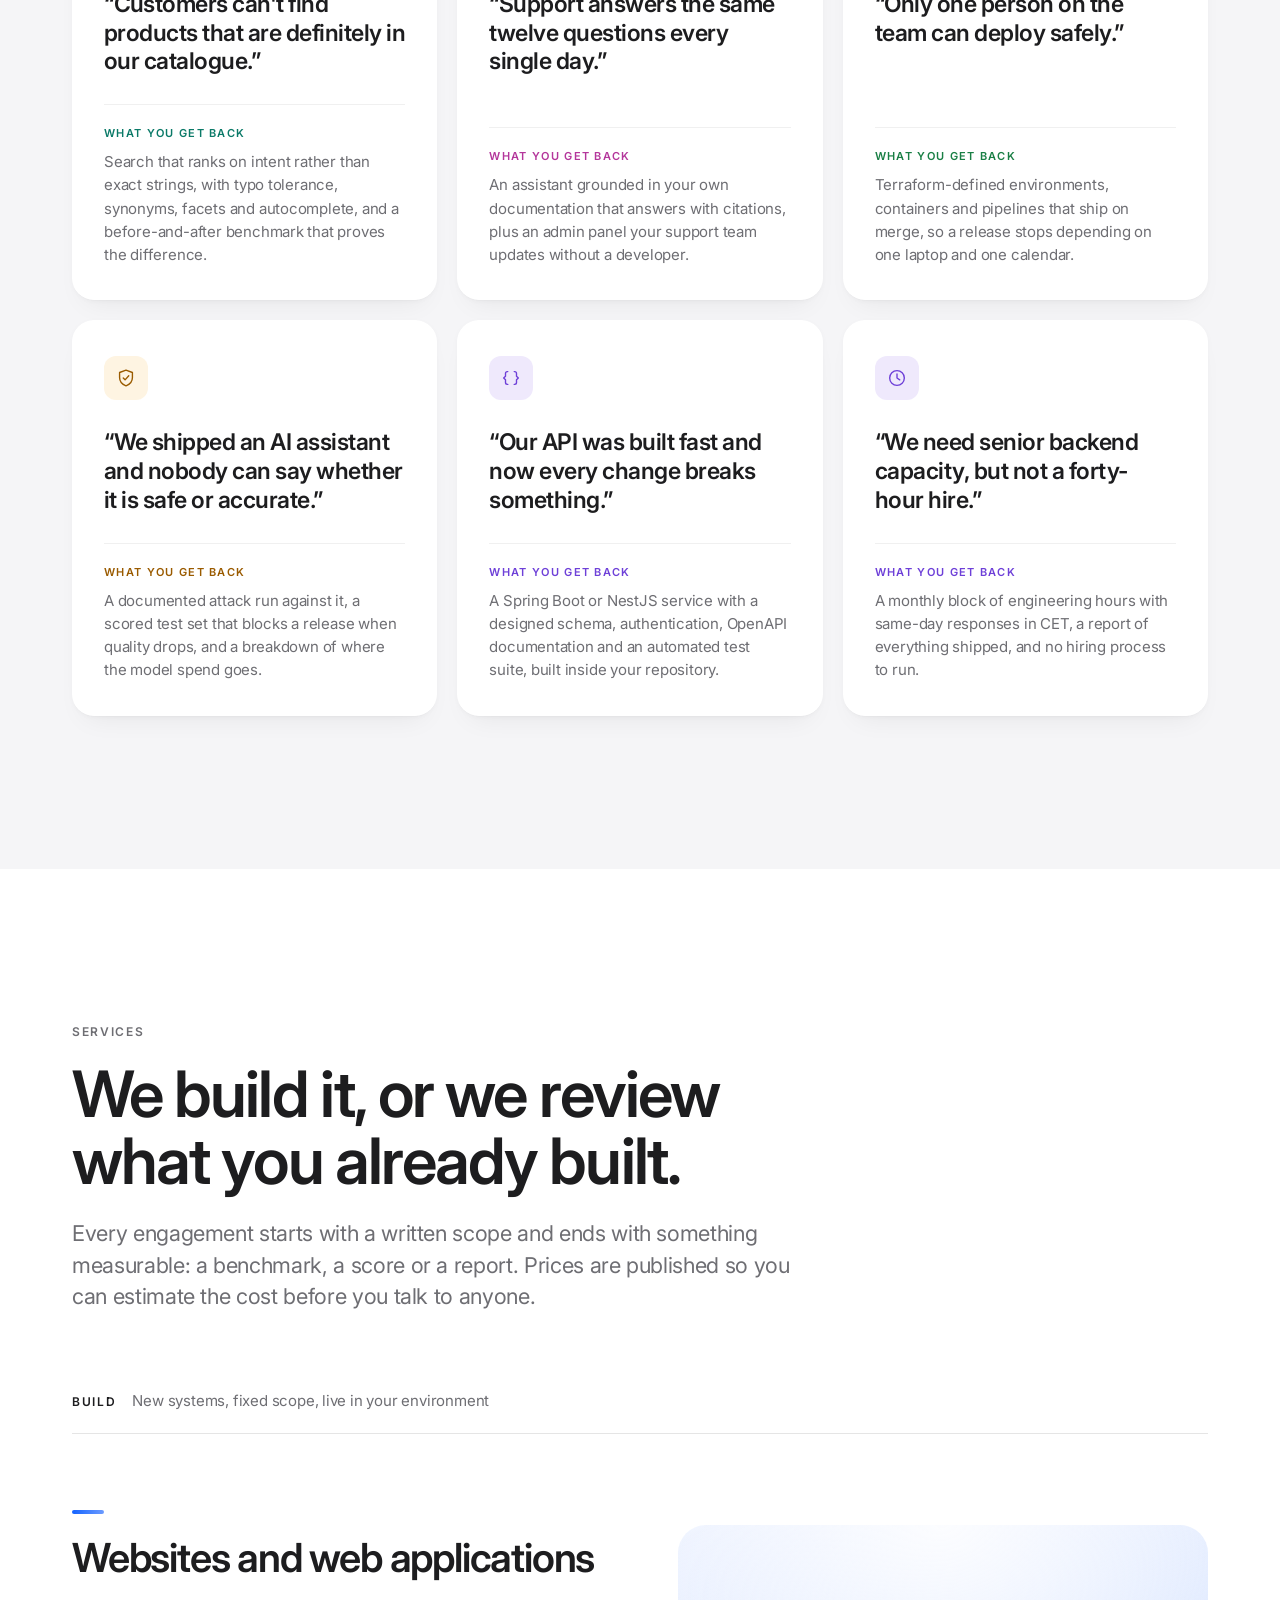
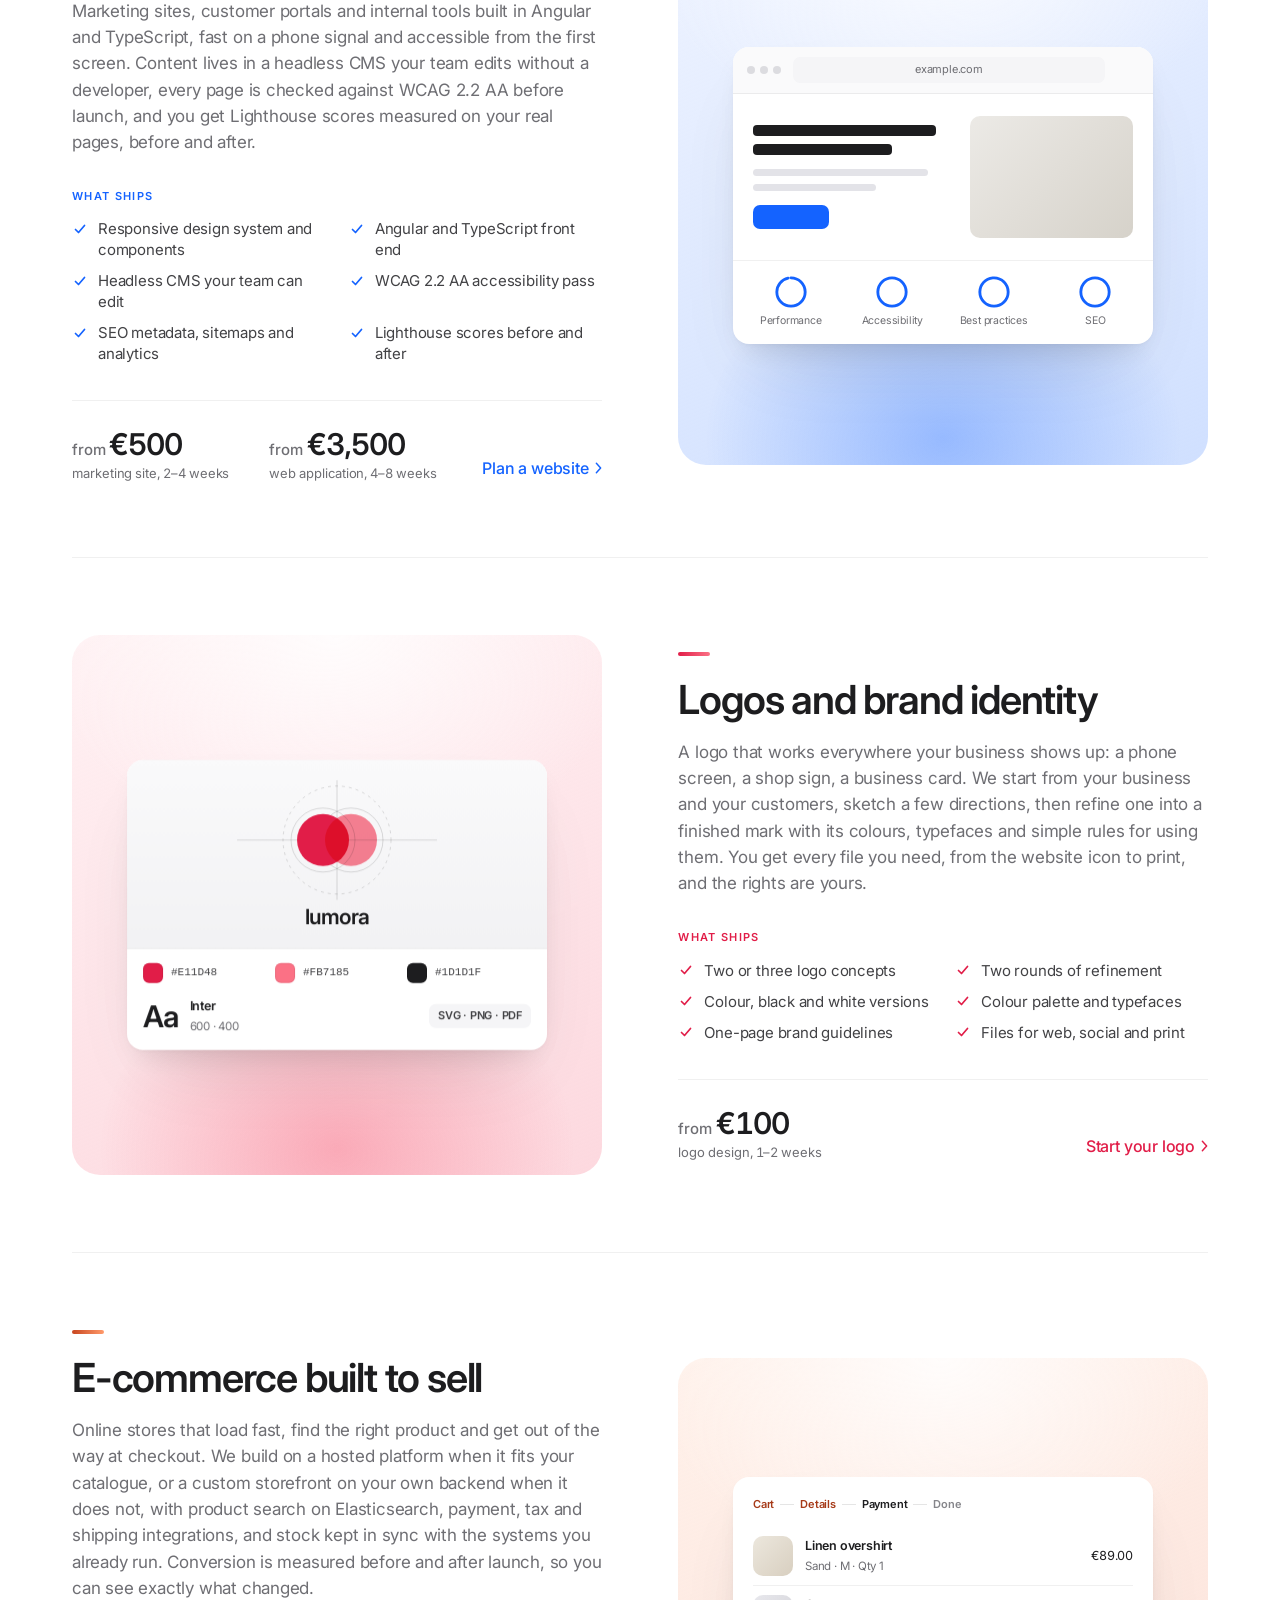
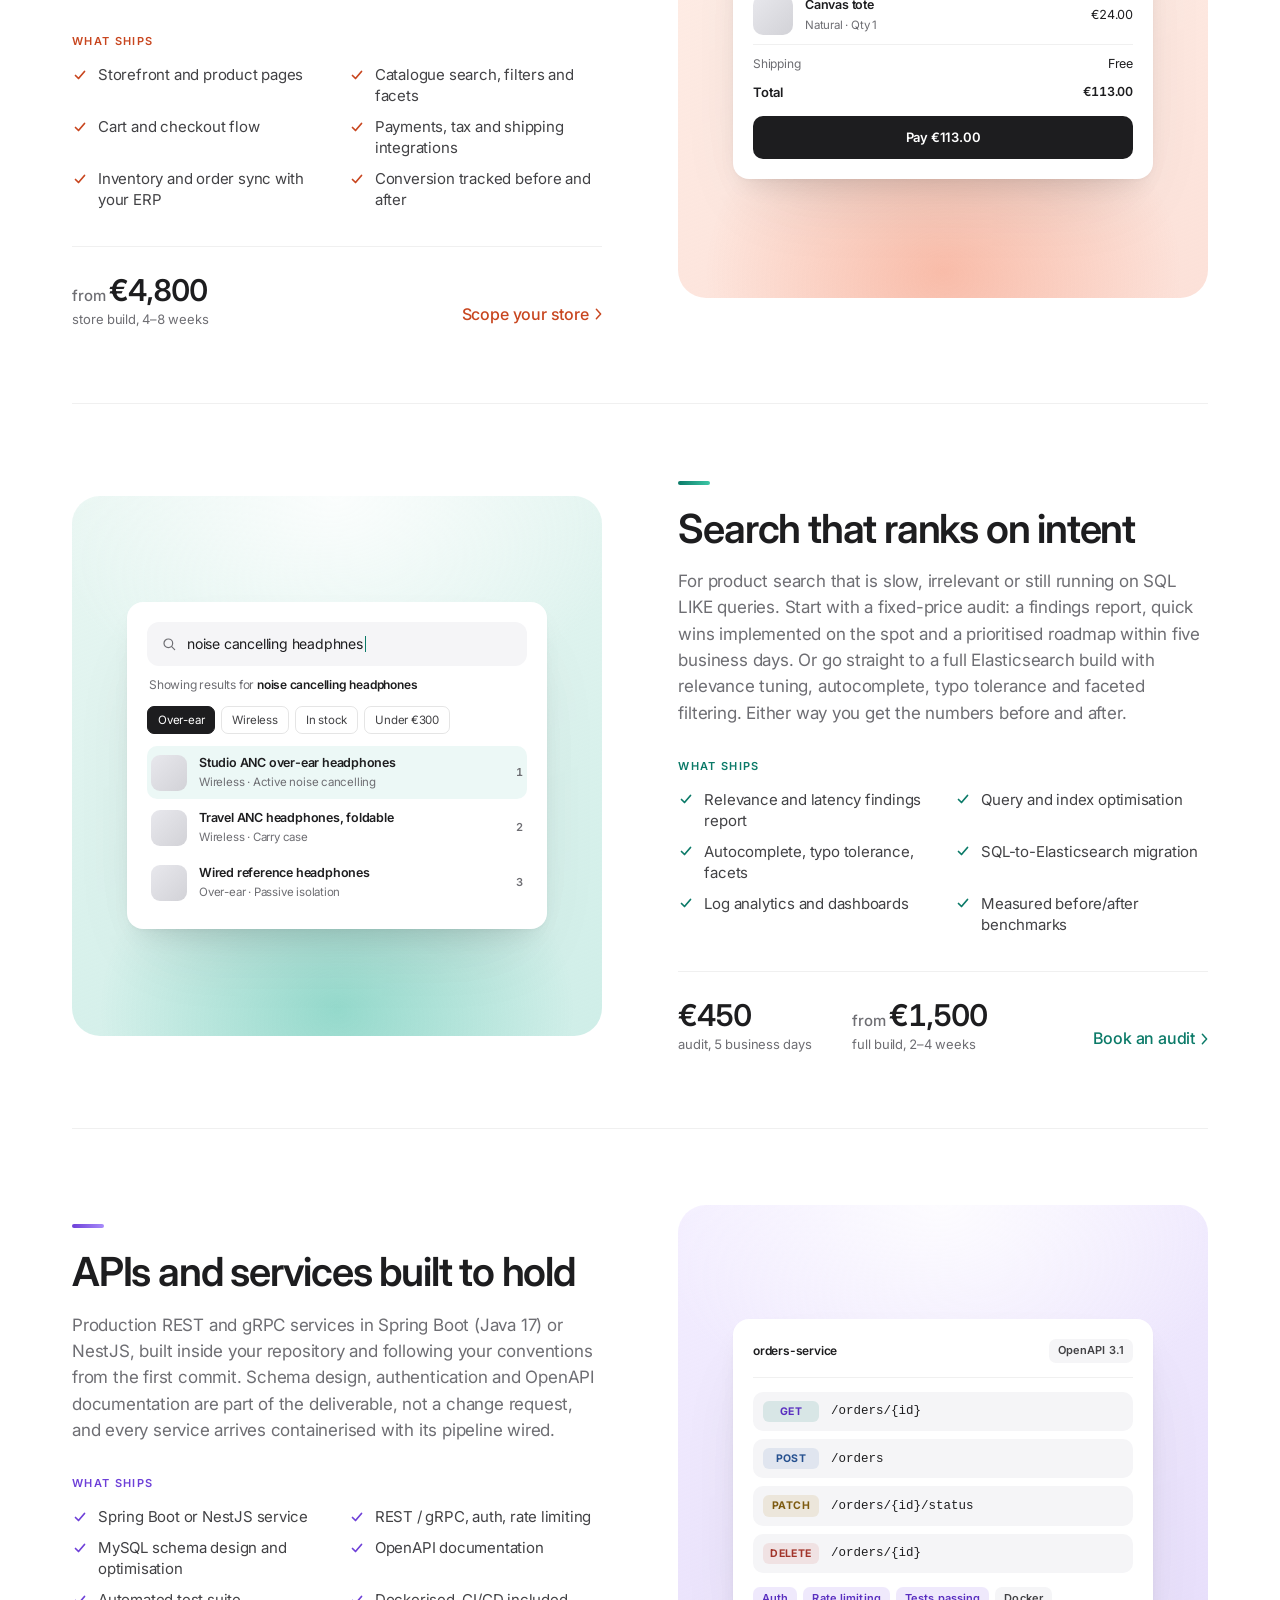
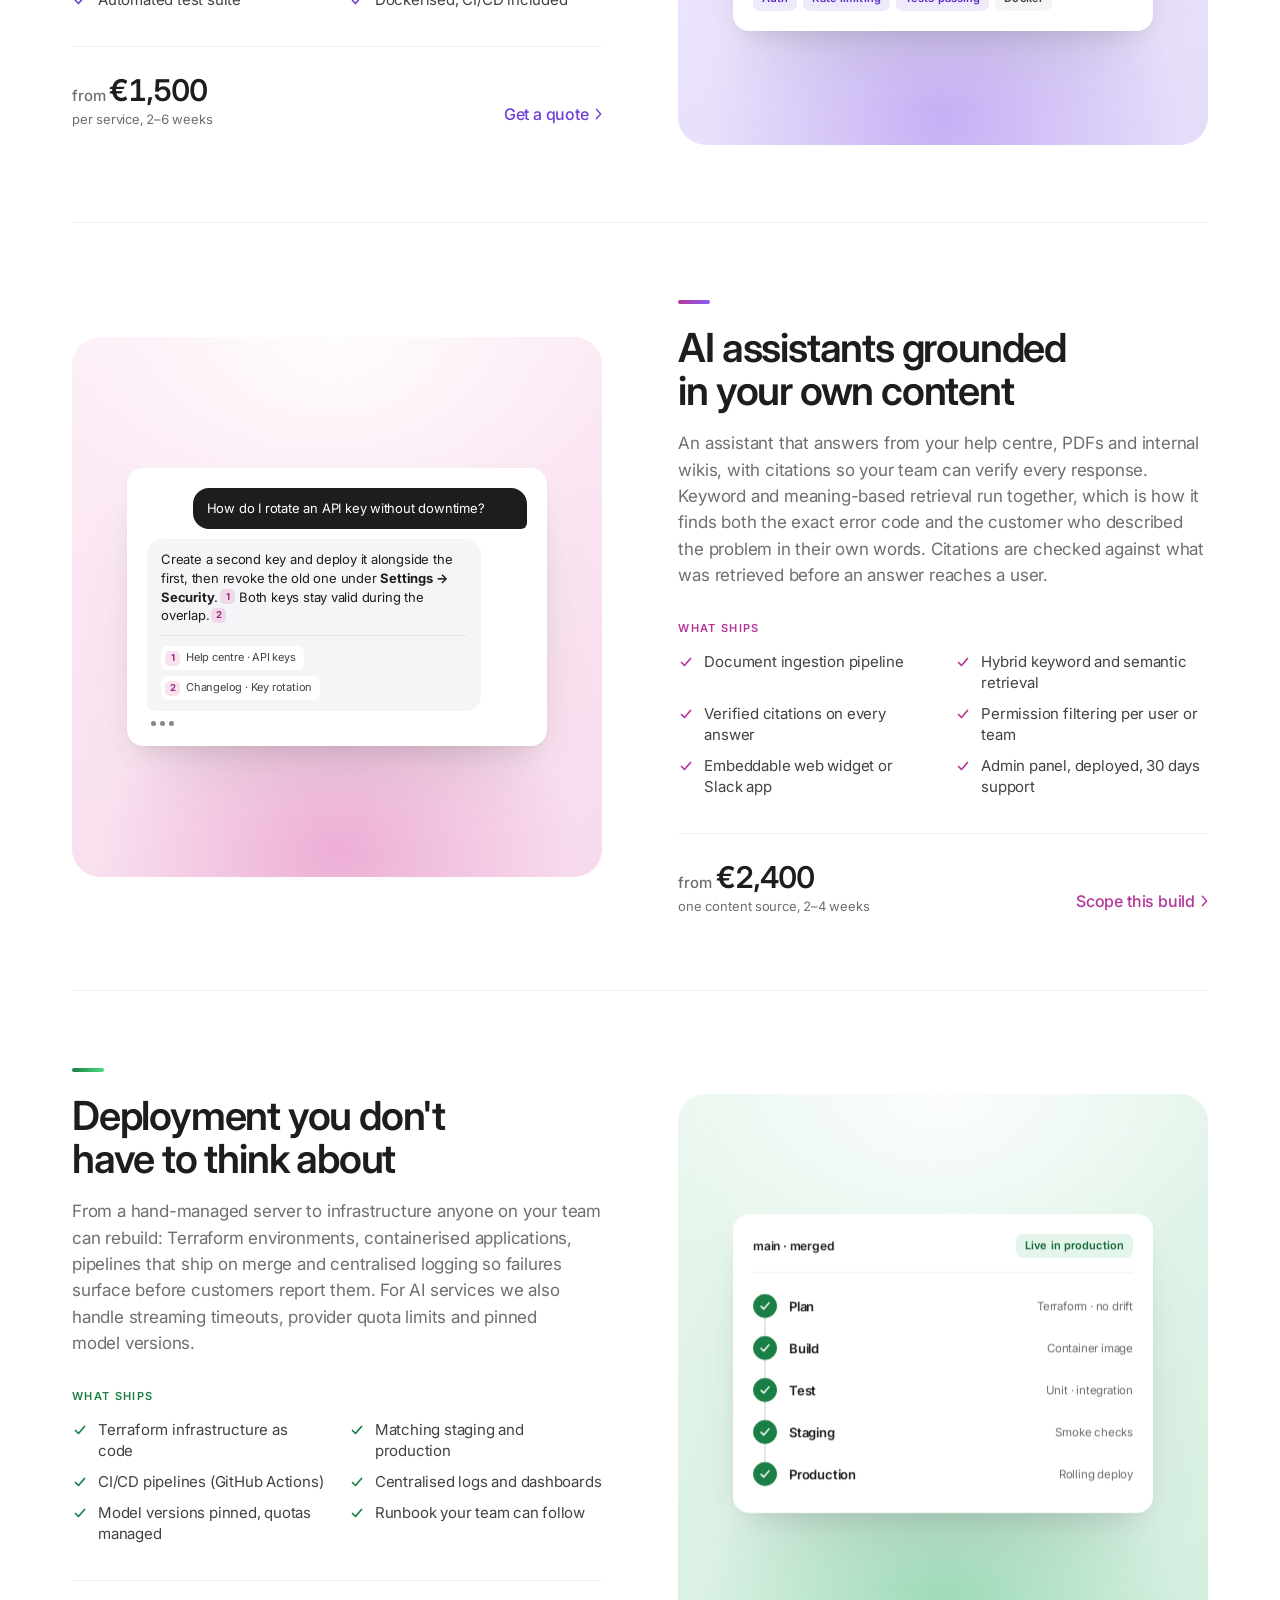
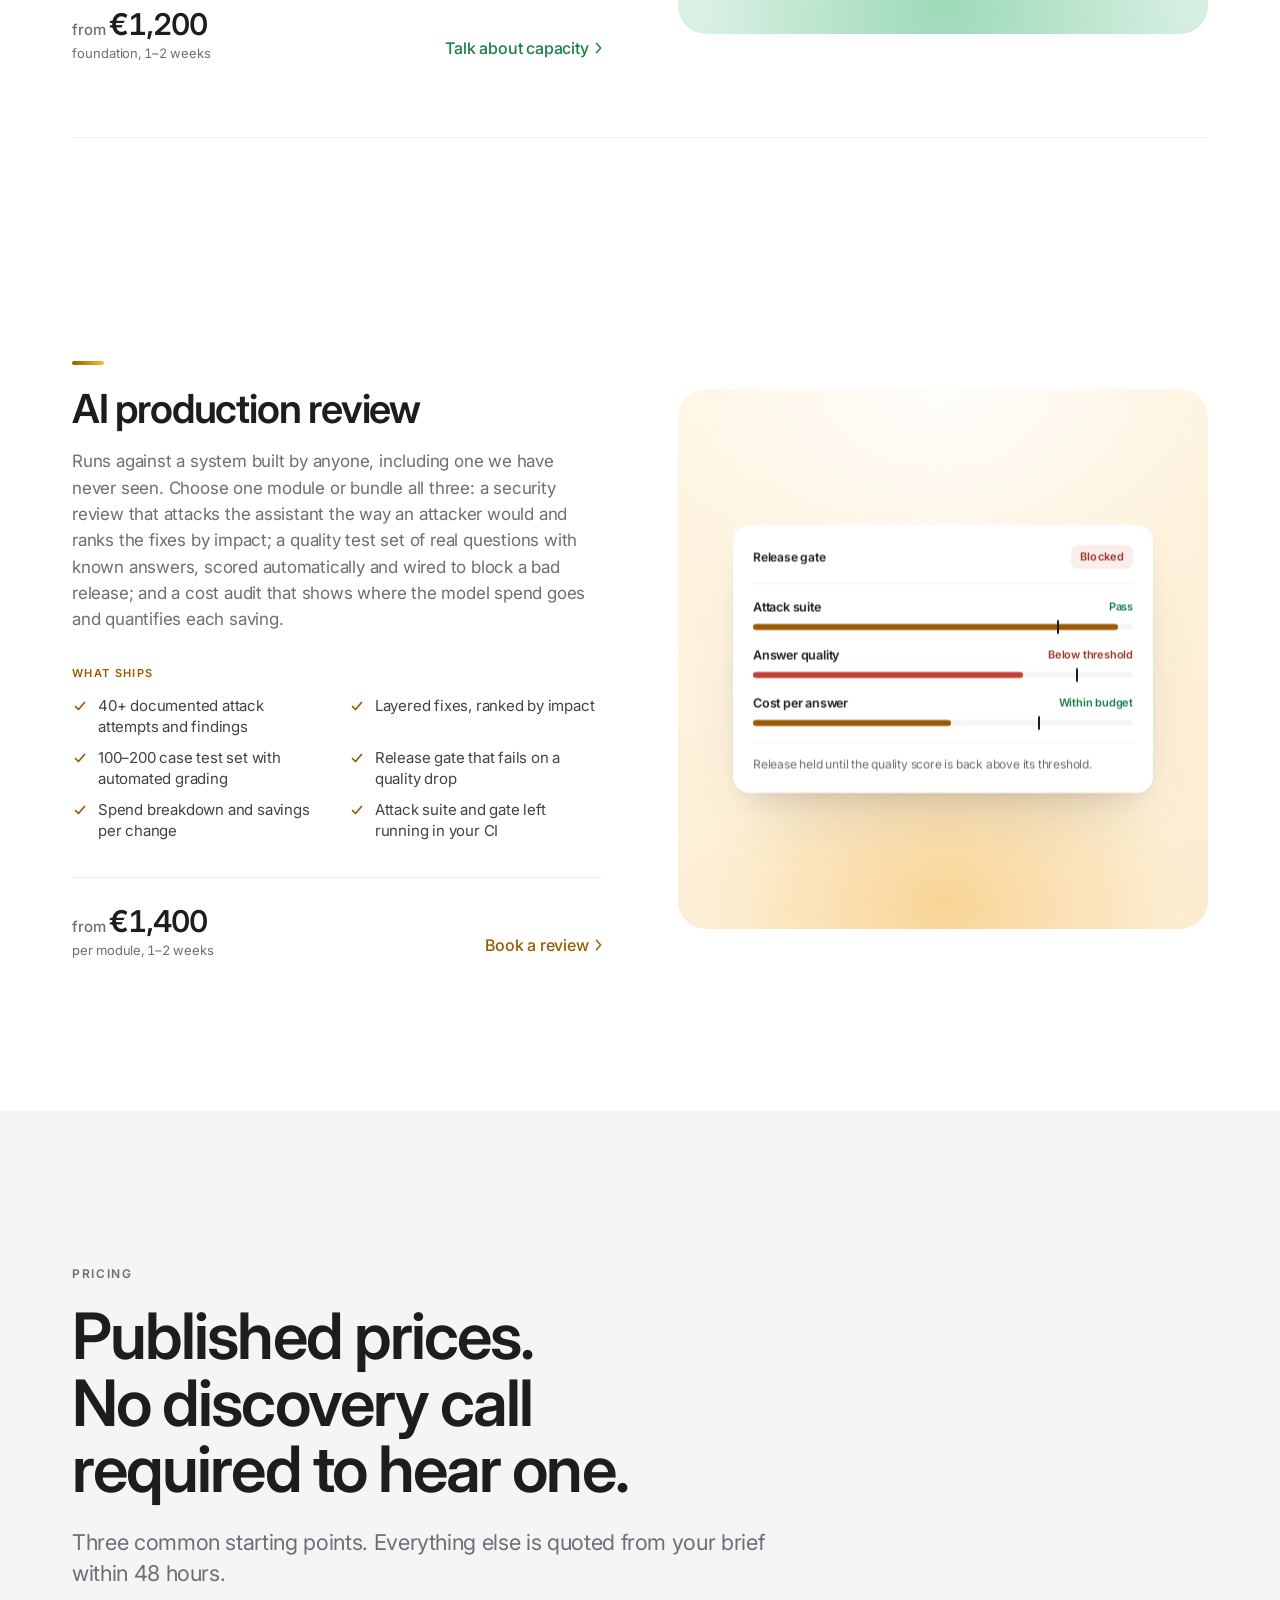
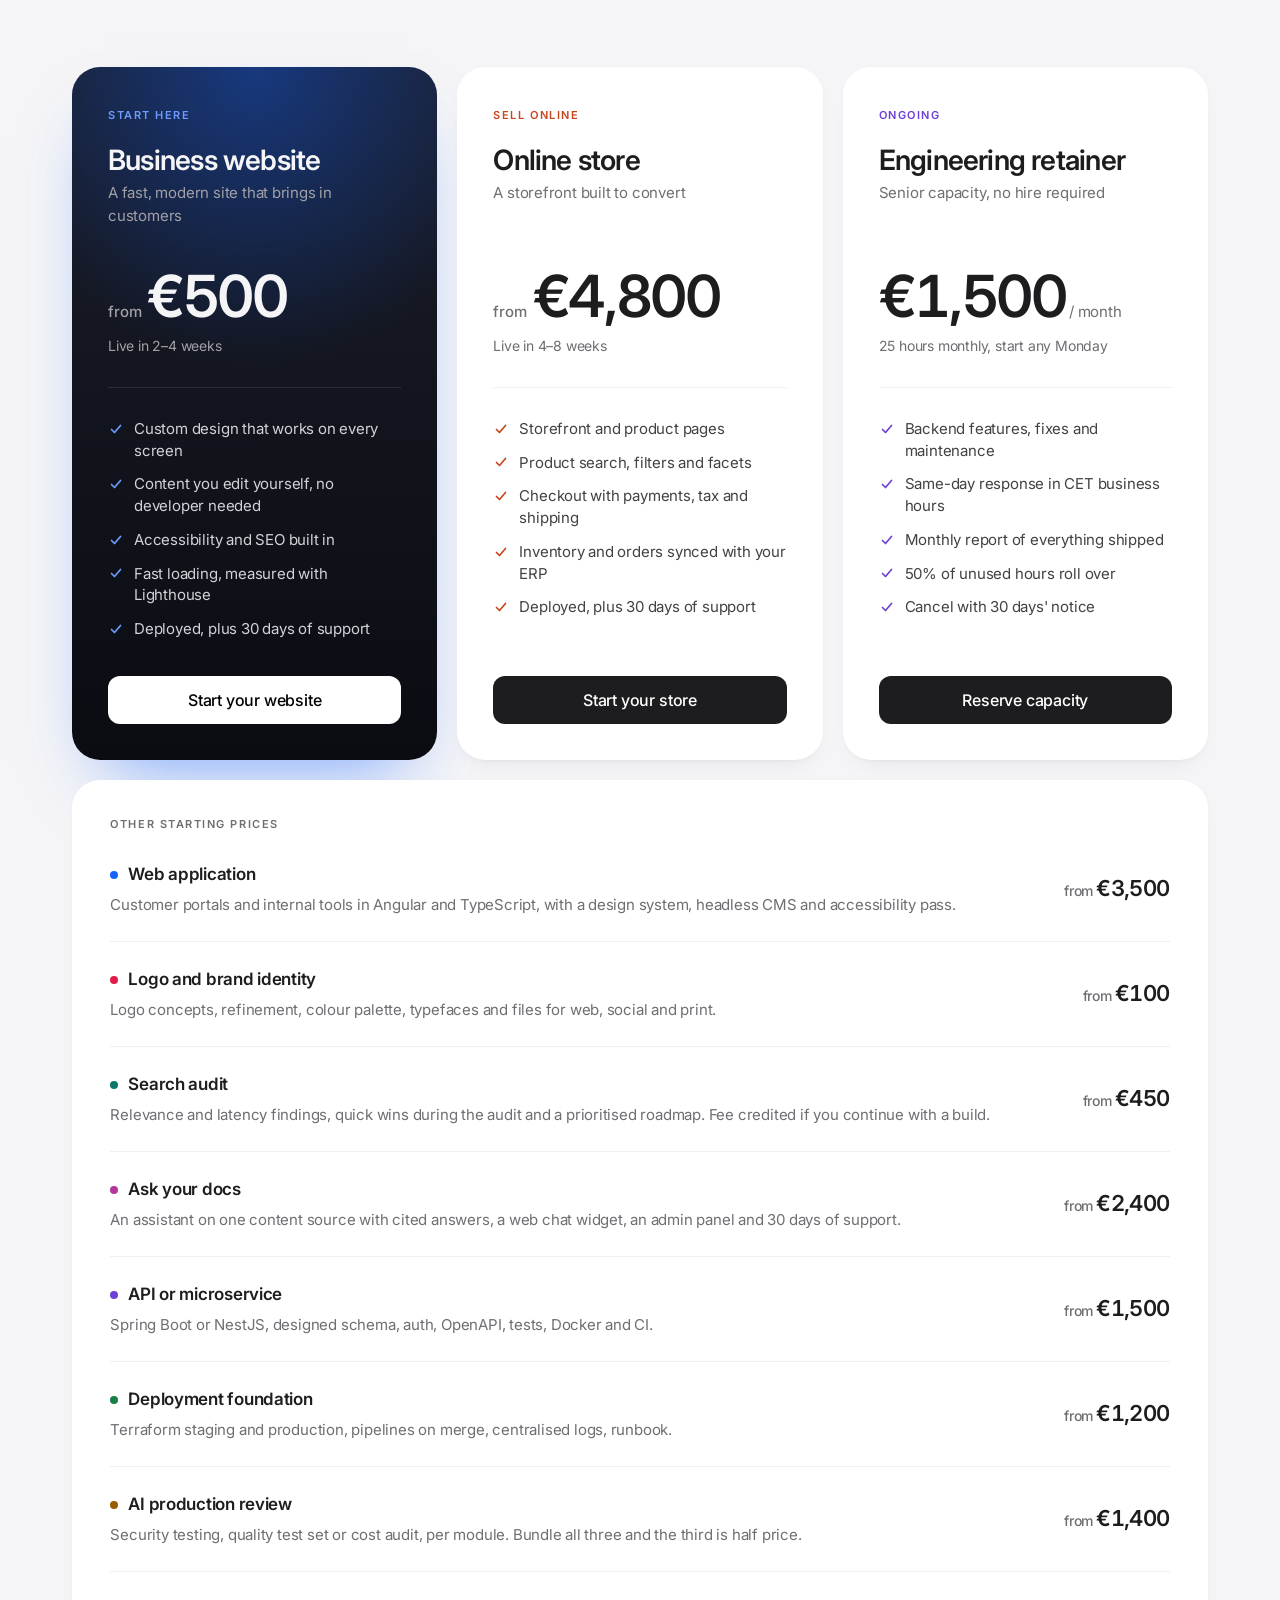
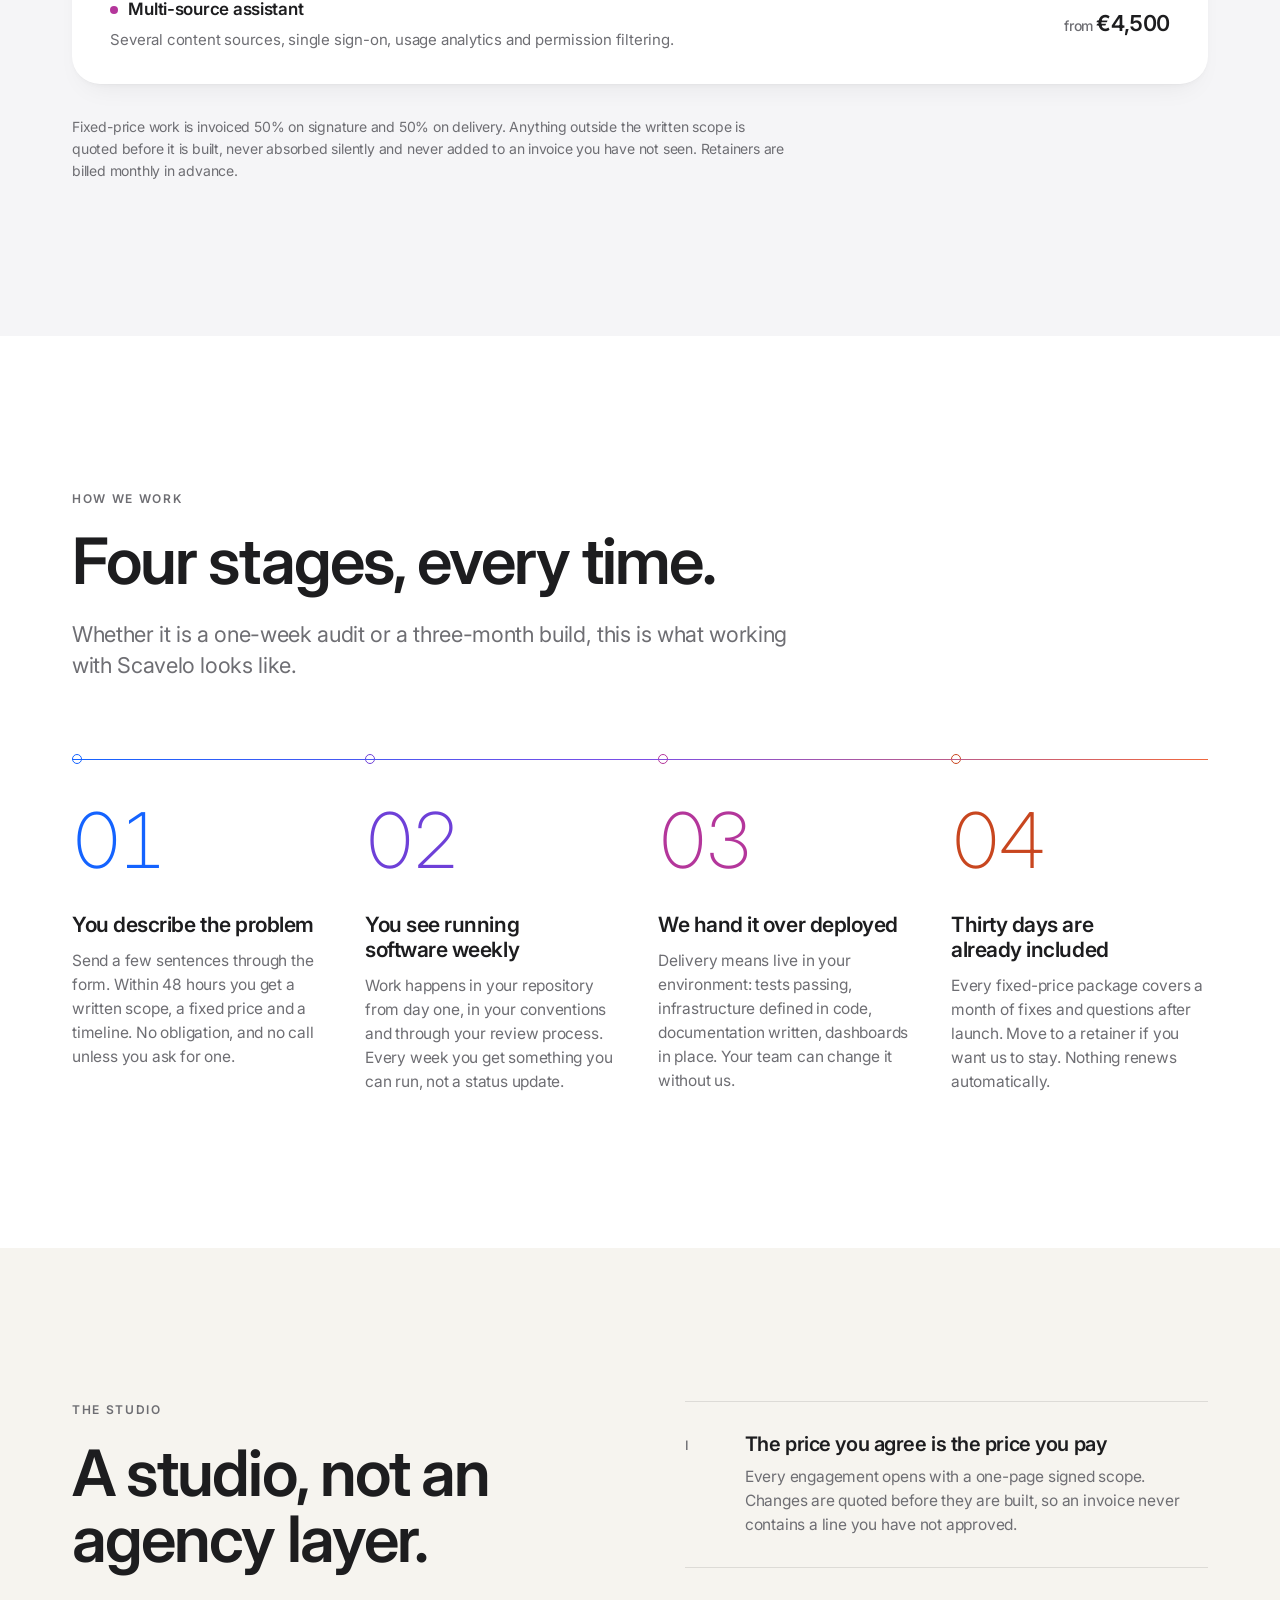
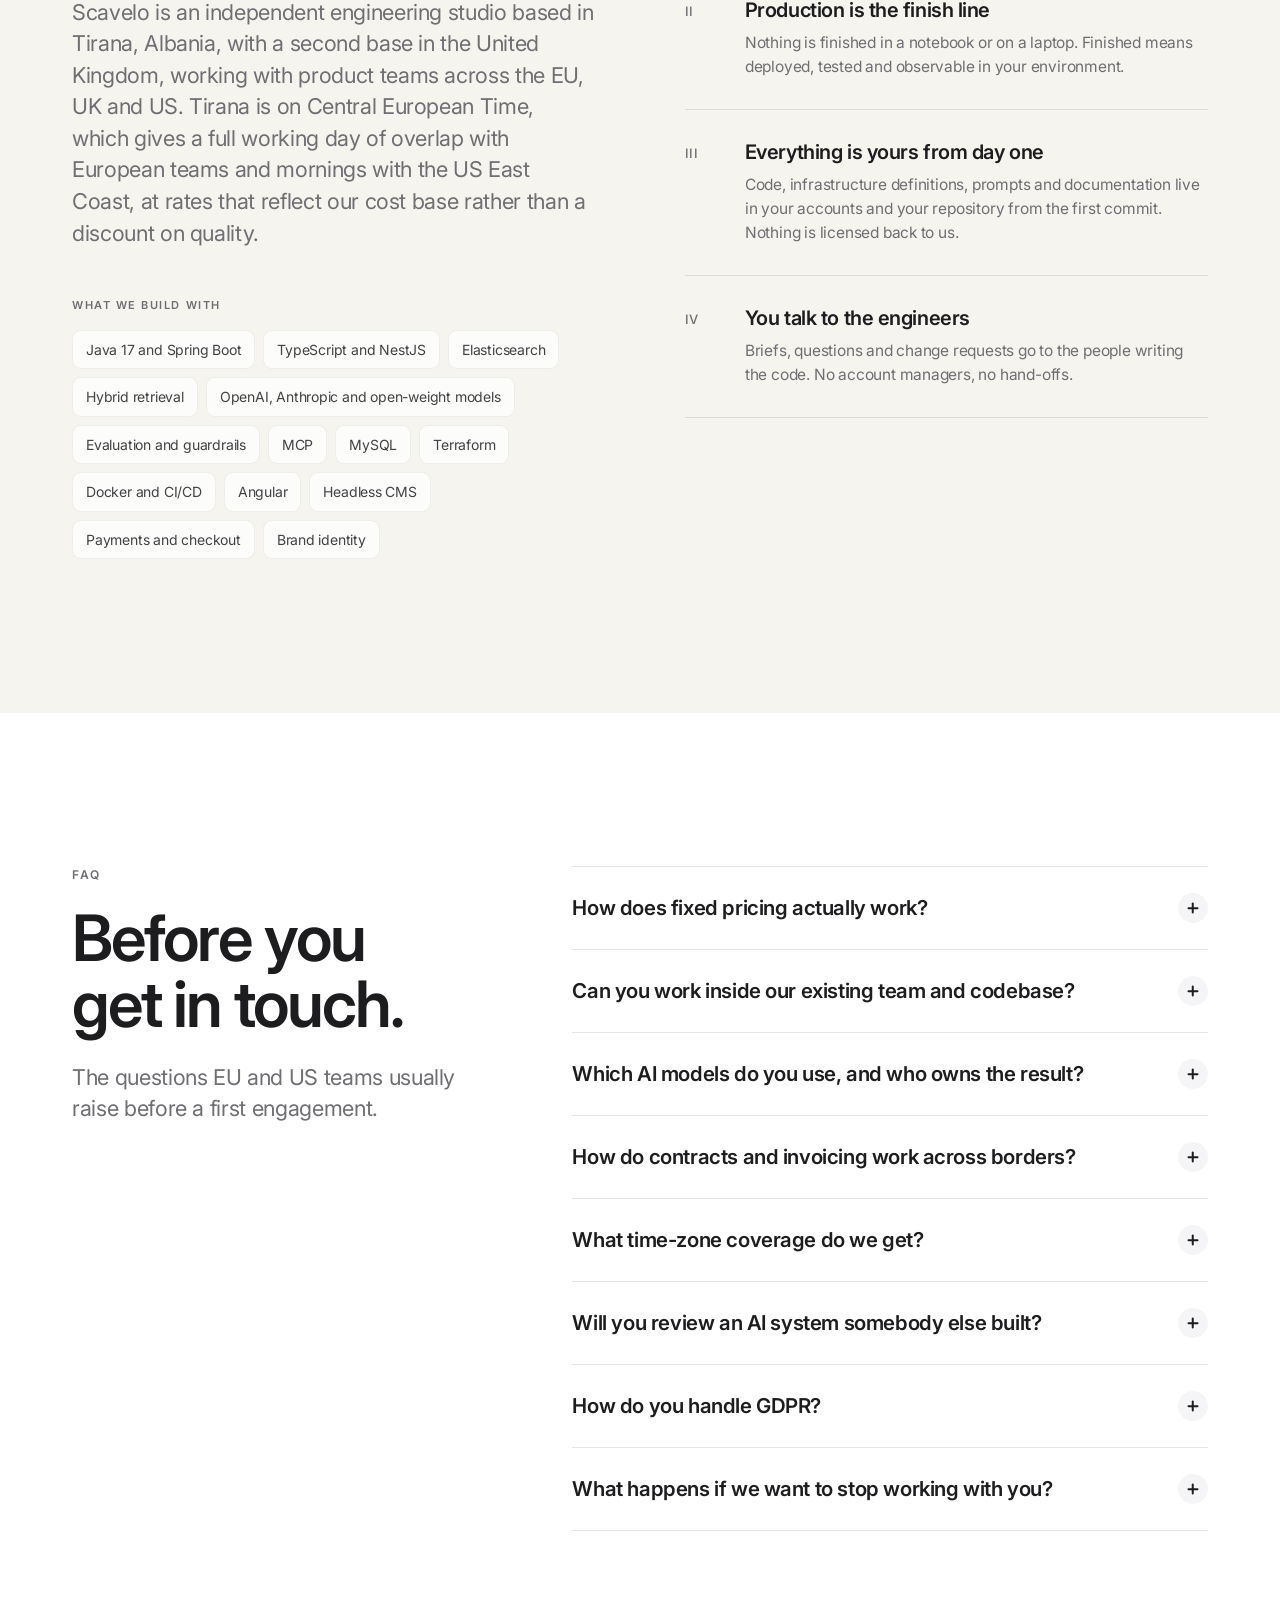
==== commit 4b1c87fa: "Set the online store starting price to €4,800 The services section and the pricing plan said from €3" ====
--- a/index.html
+++ b/index.html
@@ -14,7 +14,11 @@
 <meta property="og:description" content="Fast, modern websites and online stores, plus the search, APIs and AI behind them. Written scope and fixed price within 48 hours.">
 <meta property="og:url" content="https://scavelostudio.co.uk/">
 <meta property="og:image" content="https://scavelostudio.co.uk/og.png">
+<meta property="og:image:width" content="1200">
+<meta property="og:image:height" content="630">
+<meta property="og:image:alt" content="Scavelo. Websites, online stores and logo design. Written scope and fixed price within 48 hours. Tirana, Albania, United Kingdom, scavelostudio.co.uk">
 <meta name="twitter:card" content="summary_large_image">
+<meta name="twitter:image:alt" content="Scavelo. Websites, online stores and logo design. Written scope and fixed price within 48 hours. Tirana, Albania, United Kingdom, scavelostudio.co.uk">
 <link rel="icon" href="data:image/svg+xml,%3Csvg xmlns='http://www.w3.org/2000/svg' viewBox='0 0 64 64'%3E%3Crect width='64' height='64' rx='15' fill='%231D1D1F'/%3E%3Ctext x='29' y='44' font-family='-apple-system,Helvetica,Arial,sans-serif' font-size='36' font-weight='600' text-anchor='middle' fill='%23F5F5F7'%3ES%3C/text%3E%3Ccircle cx='45.5' cy='41.5' r='3.6' fill='%237ADBC3'/%3E%3C/svg%3E">
 <link rel="preconnect" href="https://fonts.googleapis.com">
 <link rel="preconnect" href="https://fonts.gstatic.com" crossorigin>
@@ -847,7 +851,7 @@
         <p>Online stores that load fast, find the right product and get out of the way at checkout. We build on a hosted platform when it fits your catalogue, or a custom storefront on your own backend when it does not, with product search on Elasticsearch, payment, tax and shipping integrations, and stock kept in sync with the systems you already run. Conversion is measured before and after launch, so you can see exactly what changed.</p>
         <div class="ships"><b>What ships</b><ul class="ck"><li>Storefront and product pages</li><li>Catalogue search, filters and facets</li><li>Cart and checkout flow</li><li>Payments, tax and shipping integrations</li><li>Inventory and order sync with your ERP</li><li>Conversion tracked before and after</li></ul></div>
         <div class="svc-price">
-          <div class="p num"><span class="from">from</span>€3,900<small>store build, 4–8 weeks</small></div>
+          <div class="p num"><span class="from">from</span>€4,800<small>store build, 4–8 weeks</small></div>
           <a class="link" href="#contact">Scope your store <span class="chev" aria-hidden="true"></span></a>
         </div>
       </div>
@@ -1003,7 +1007,7 @@
       <div data-tone="shop" class="plan reveal" style="--d:.08s">
         <div class="kind">Sell online</div>
         <h3>Online store</h3><div class="sub">A storefront built to convert</div>
-        <div class="price num"><span class="from">from</span>€3,900</div><div class="when">Live in 4–8 weeks</div>
+        <div class="price num"><span class="from">from</span>€4,800</div><div class="when">Live in 4–8 weeks</div>
         <ul class="ck"><li>Storefront and product pages</li><li>Product search, filters and facets</li><li>Checkout with payments, tax and shipping</li><li>Inventory and orders synced with your ERP</li><li>Deployed, plus 30 days of support</li></ul>
         <a class="btn" href="#contact">Start your store</a>
       </div>
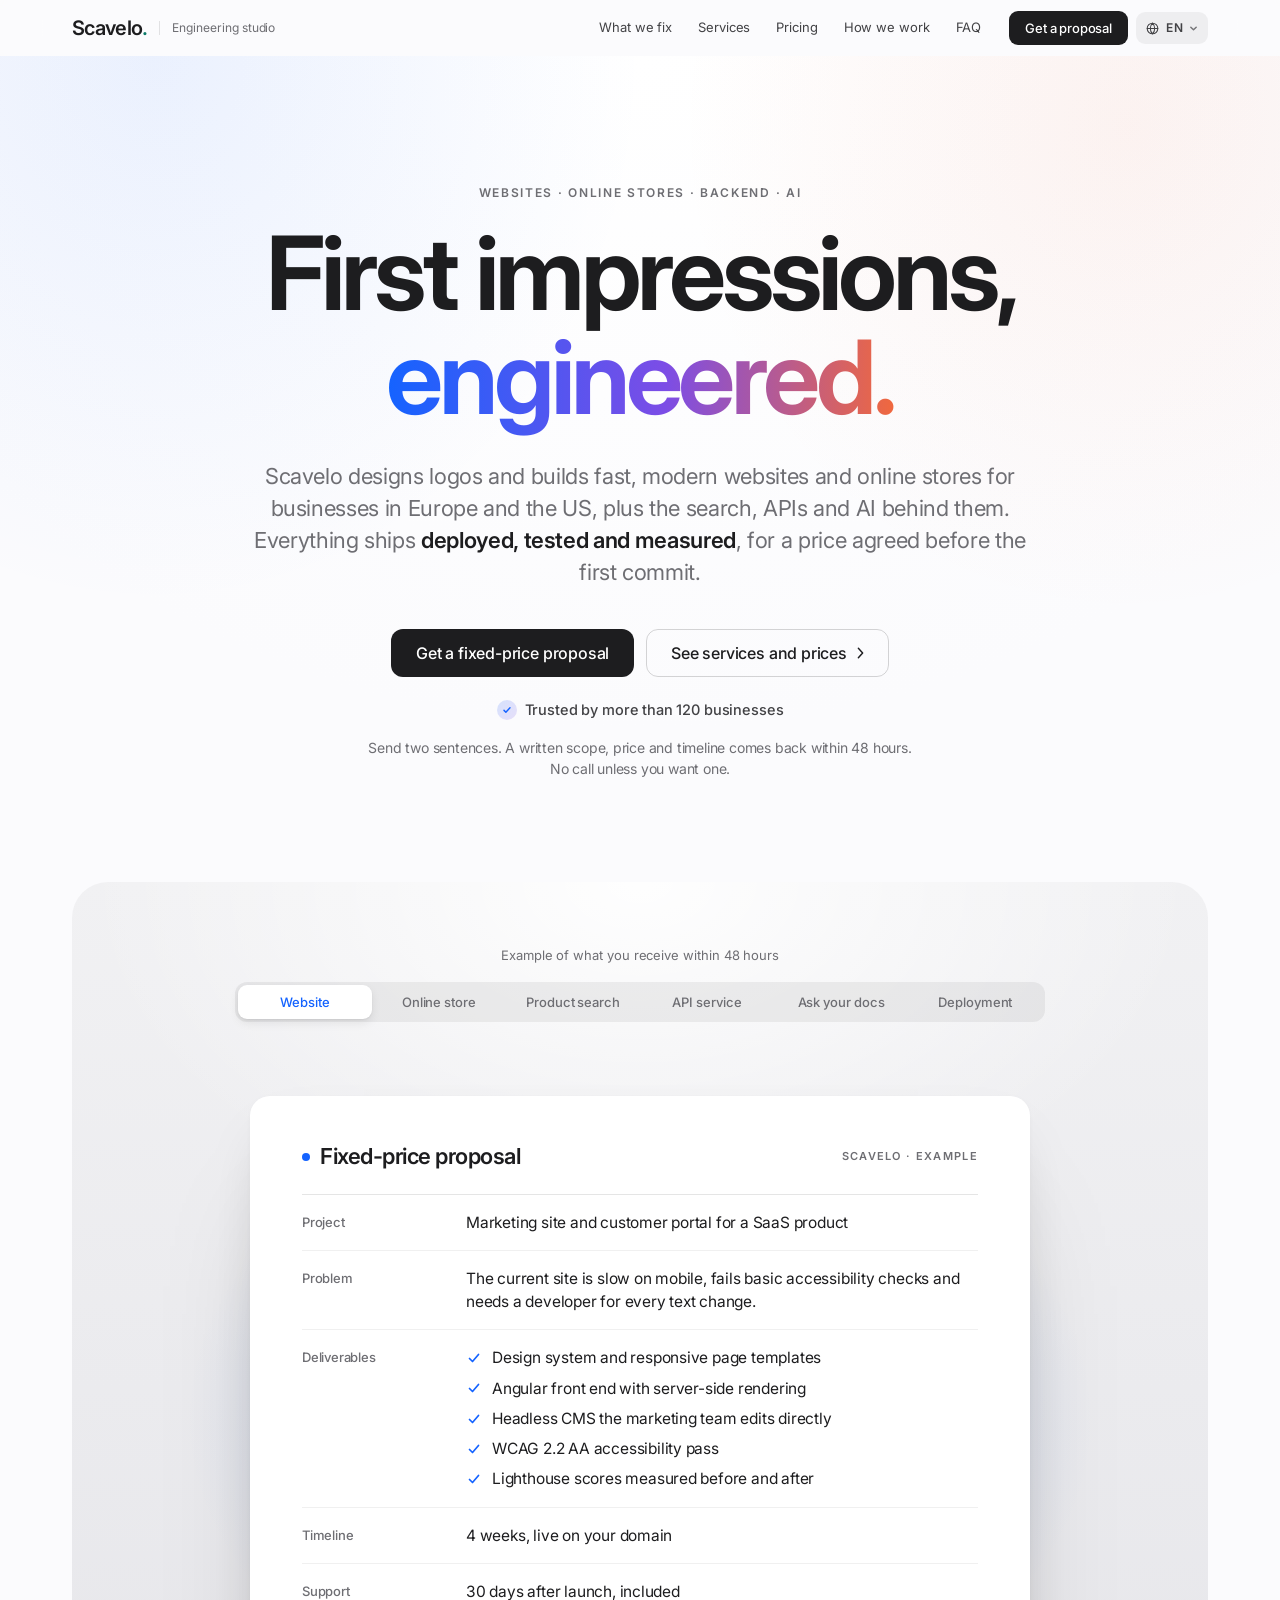
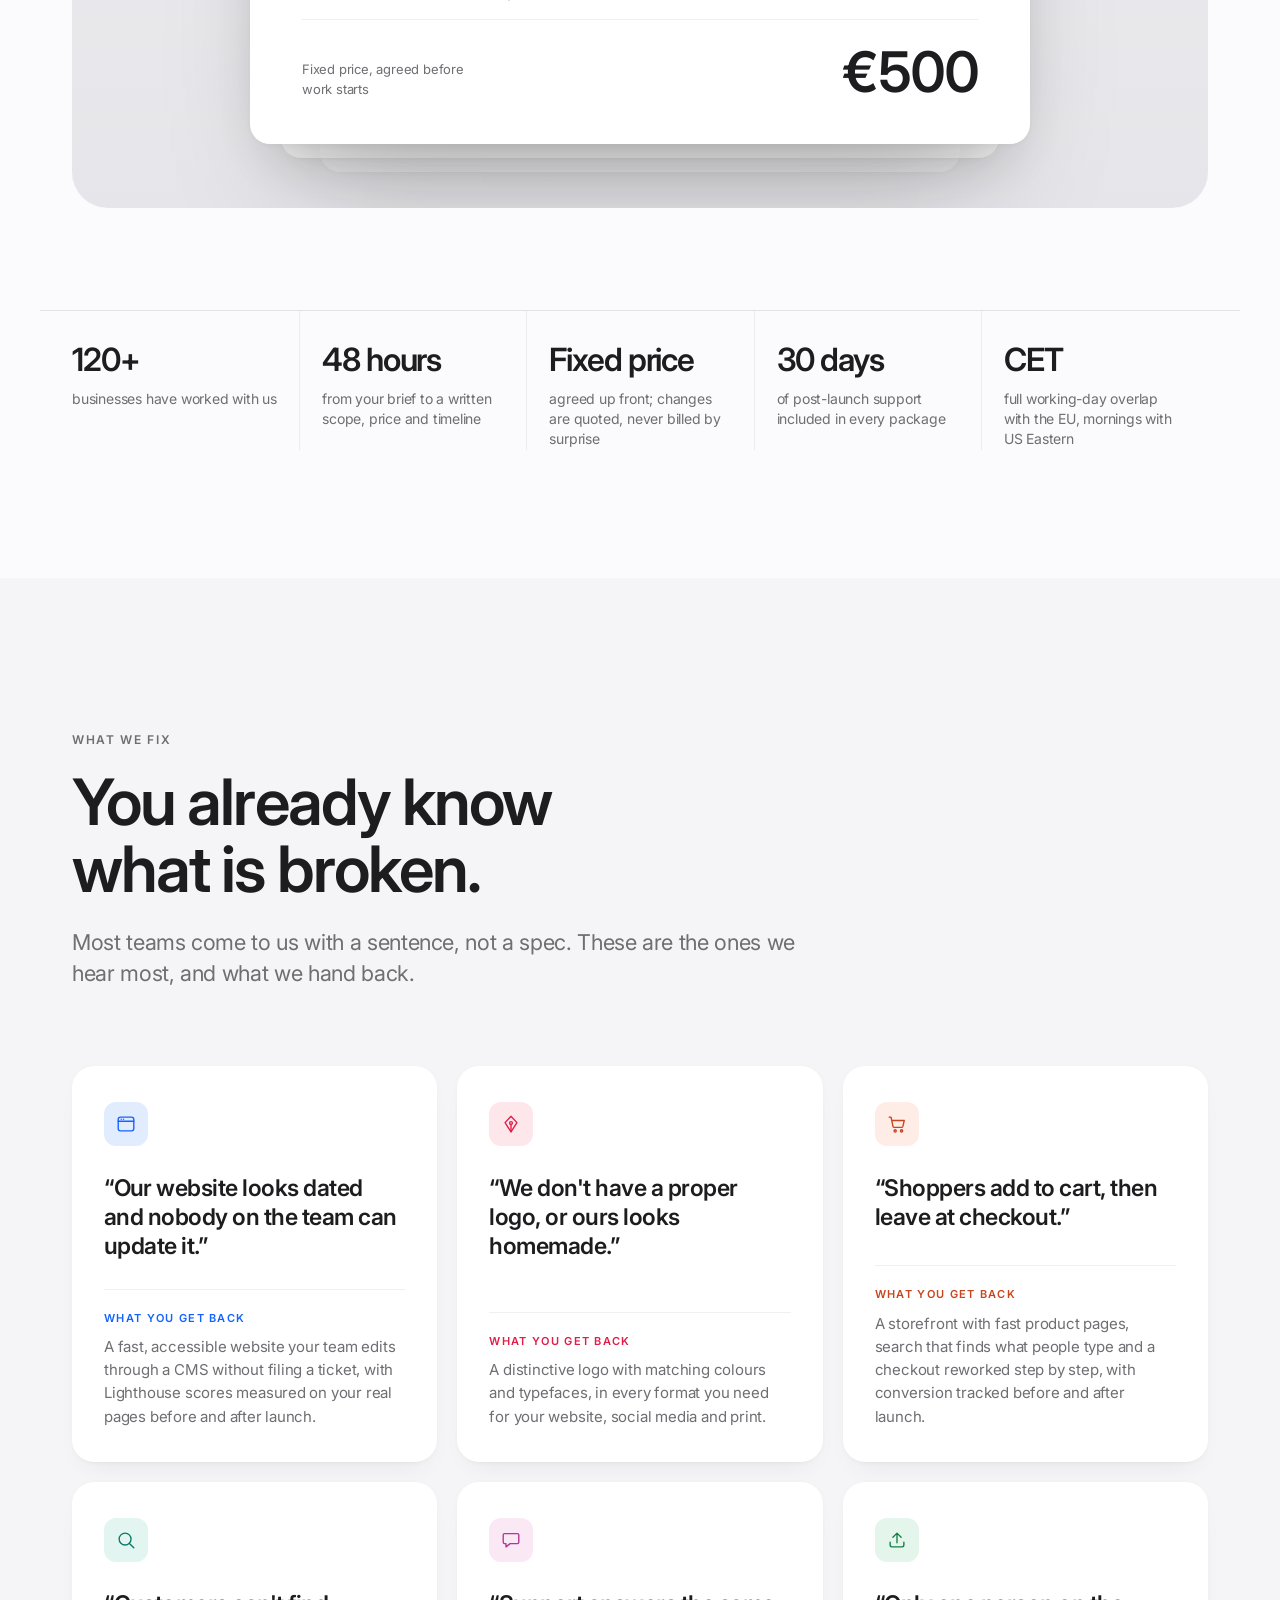
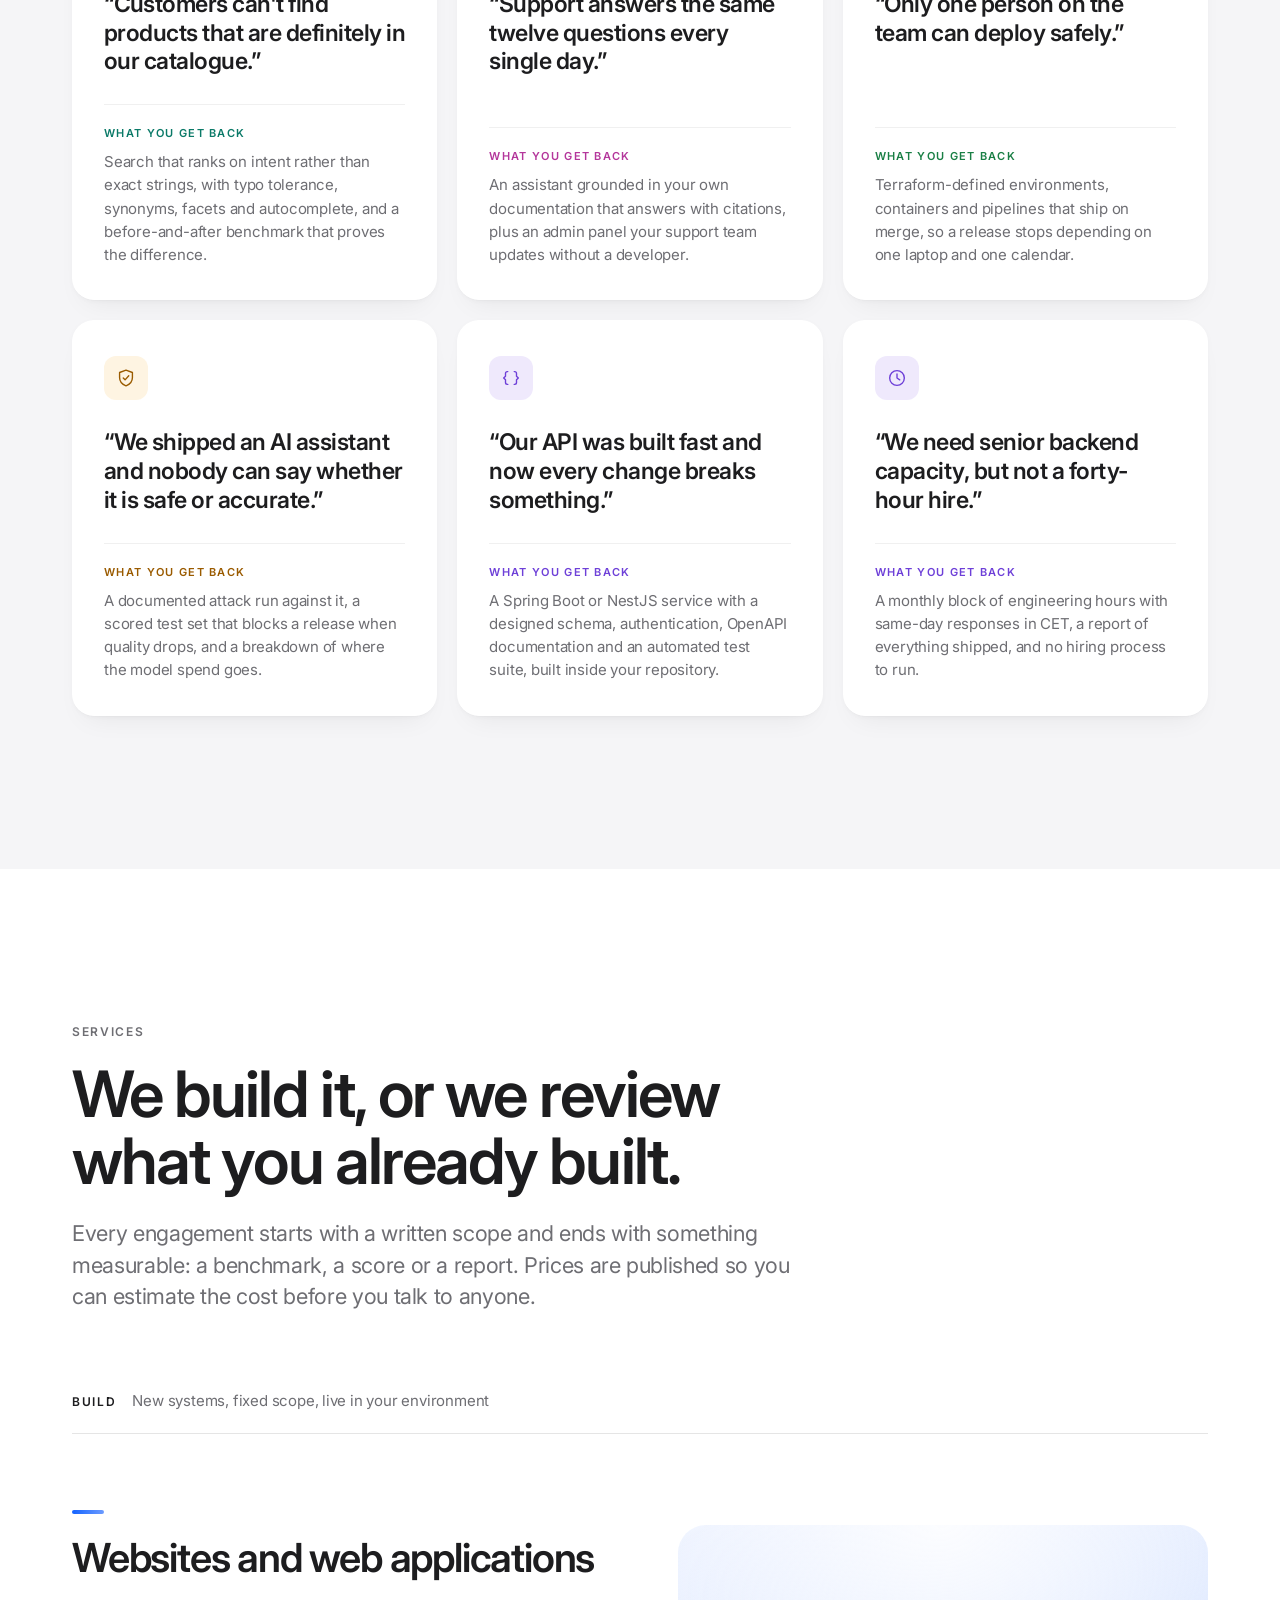
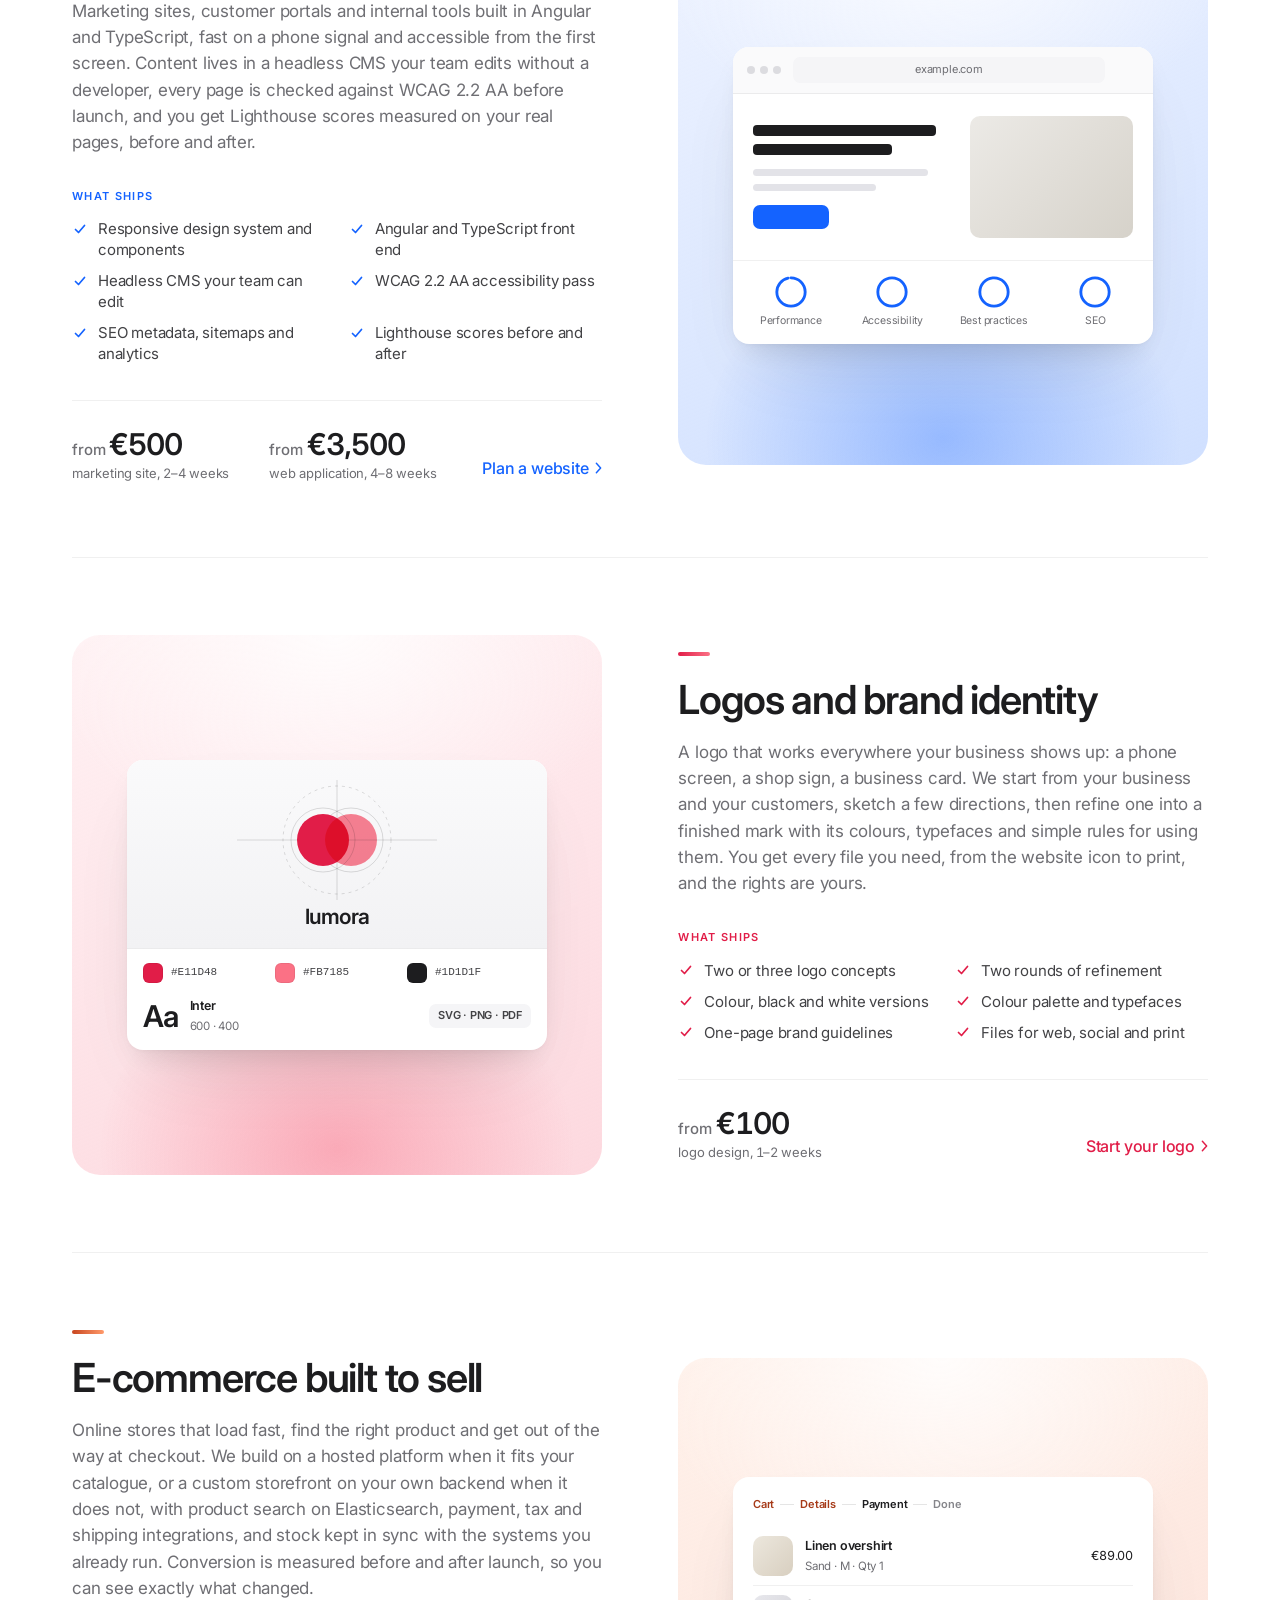
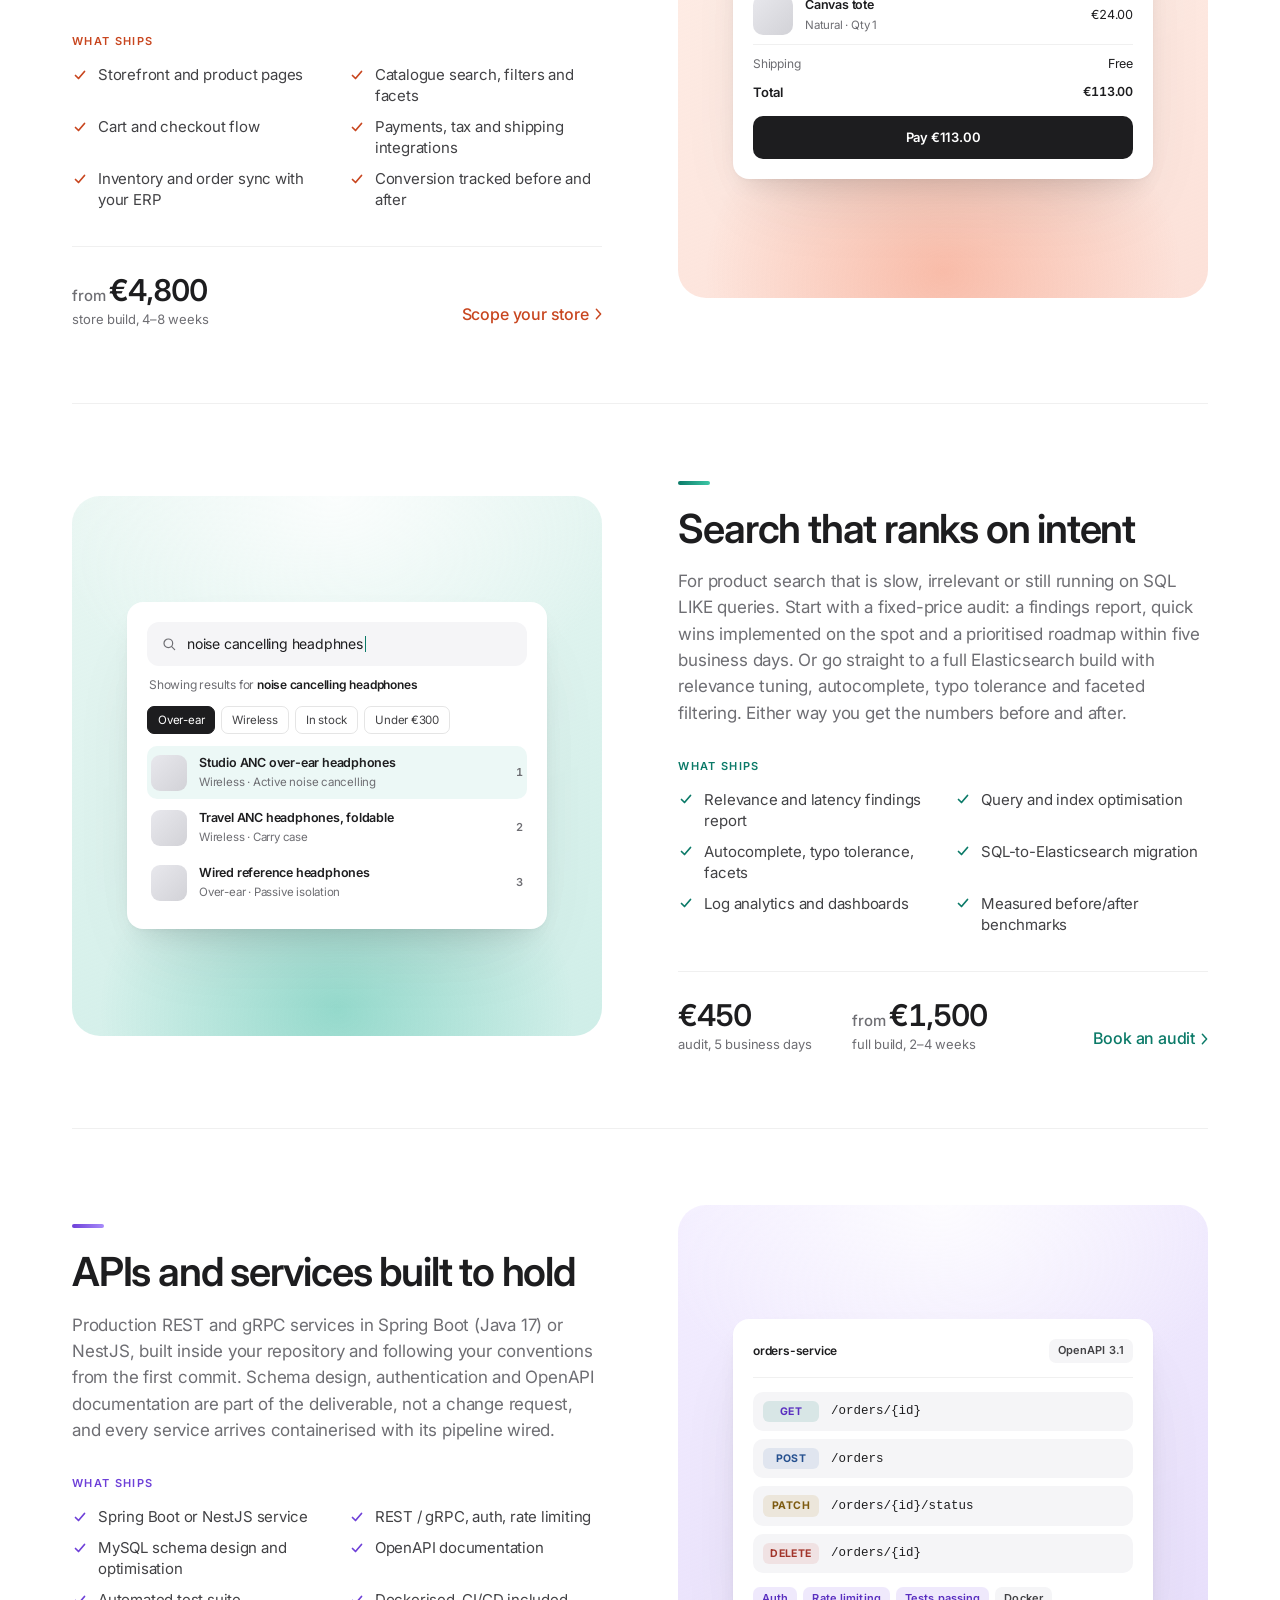
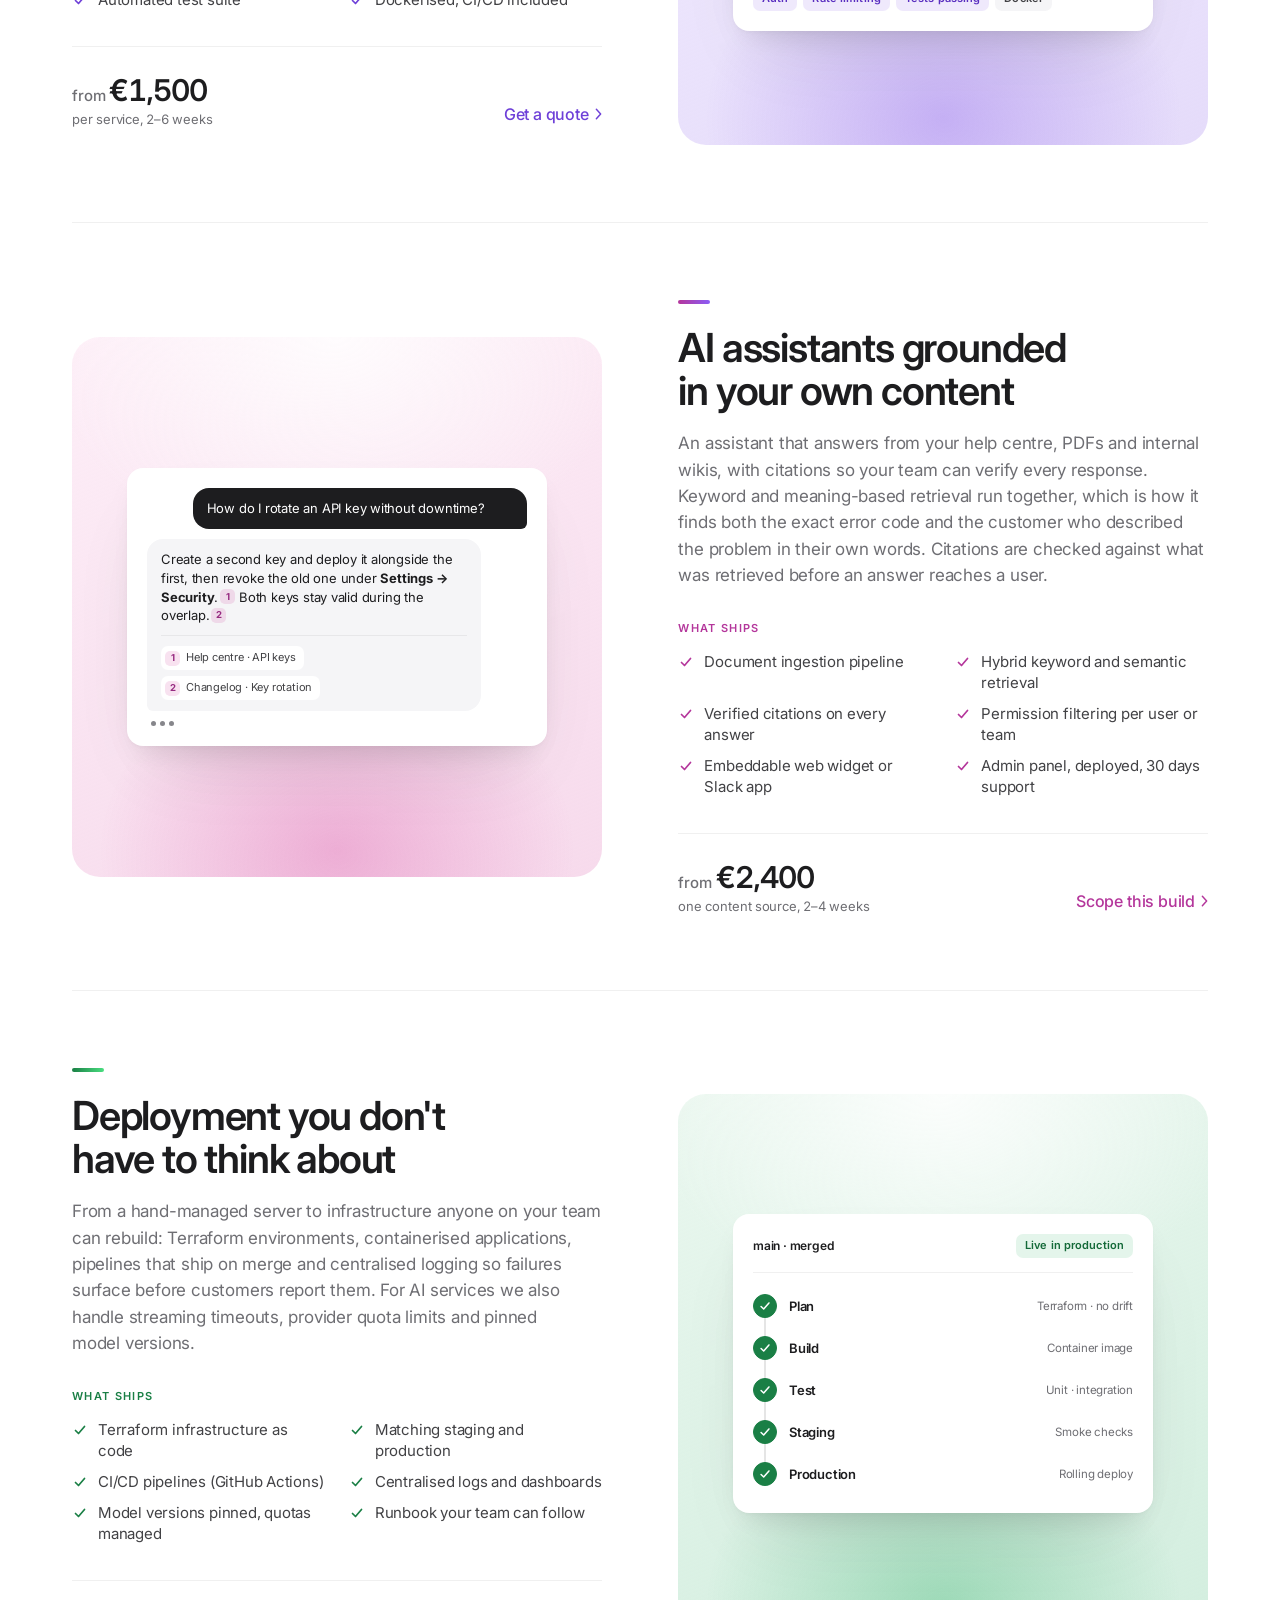
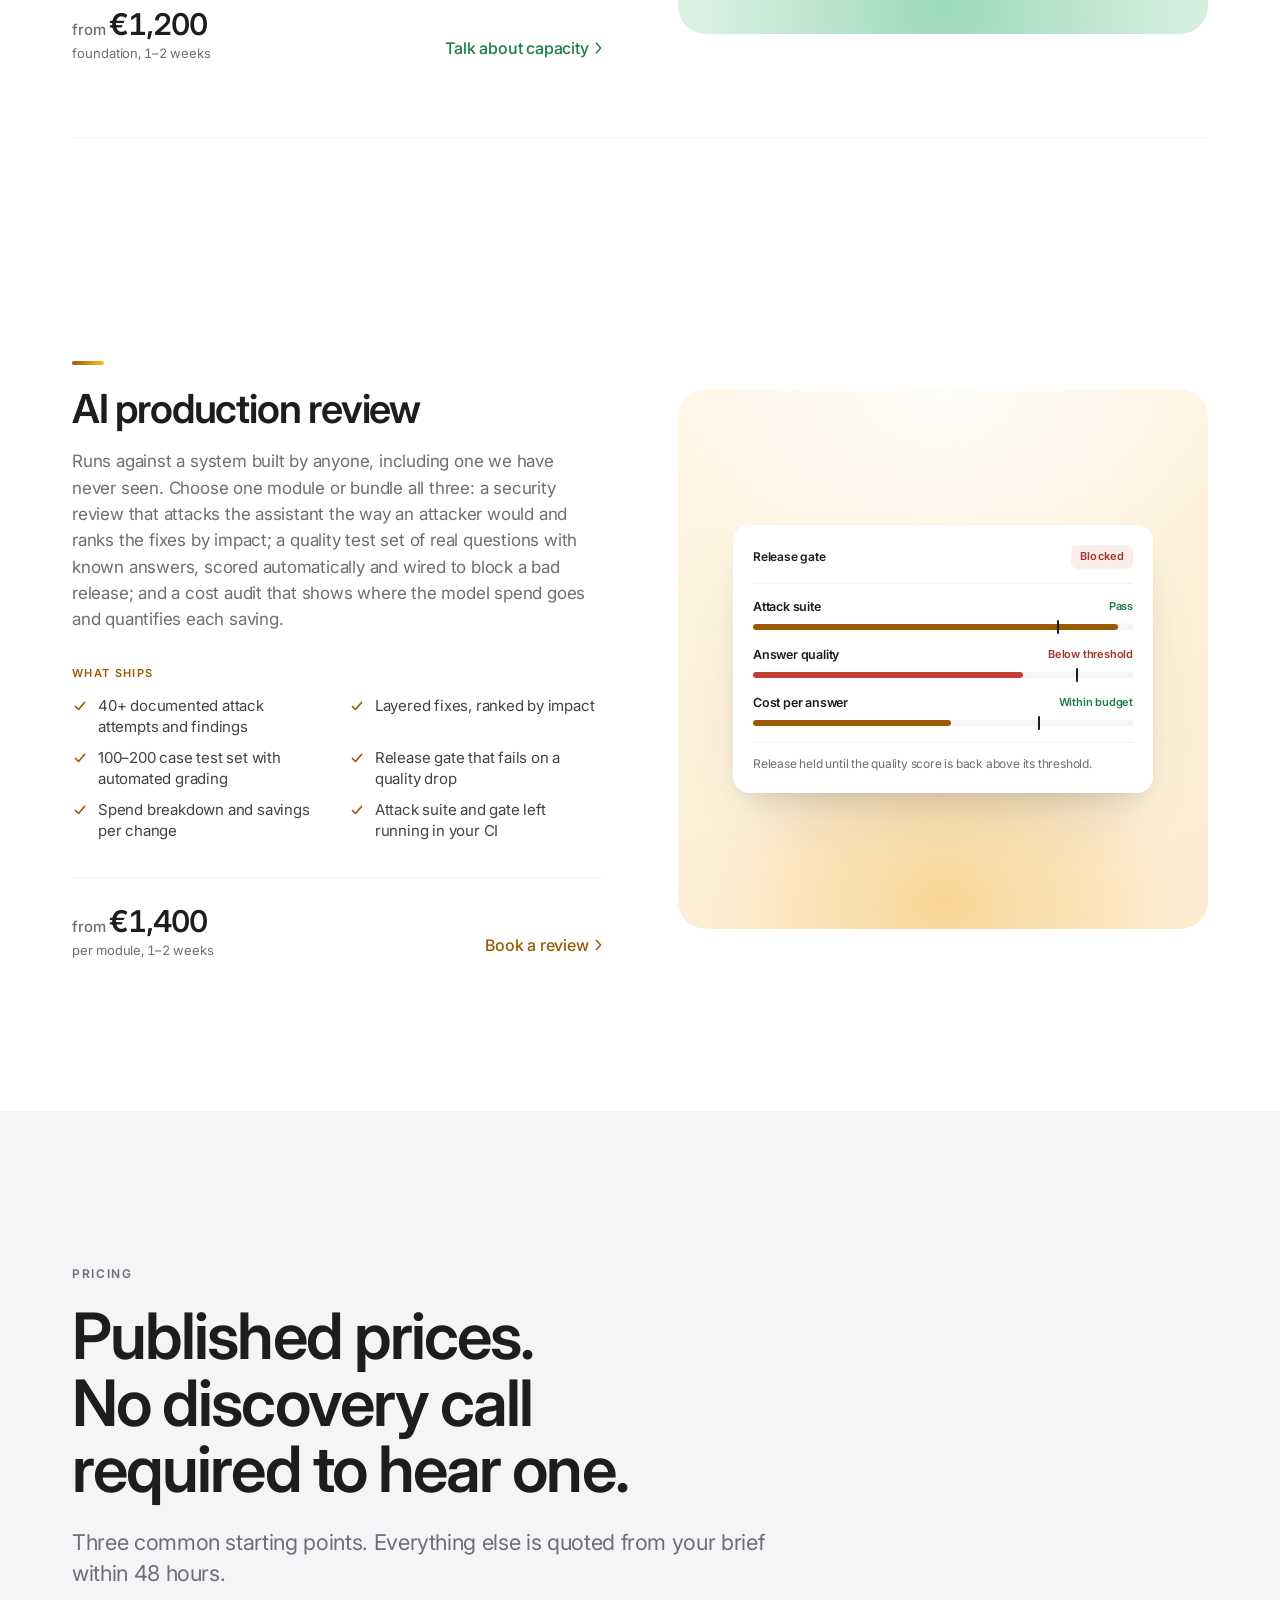
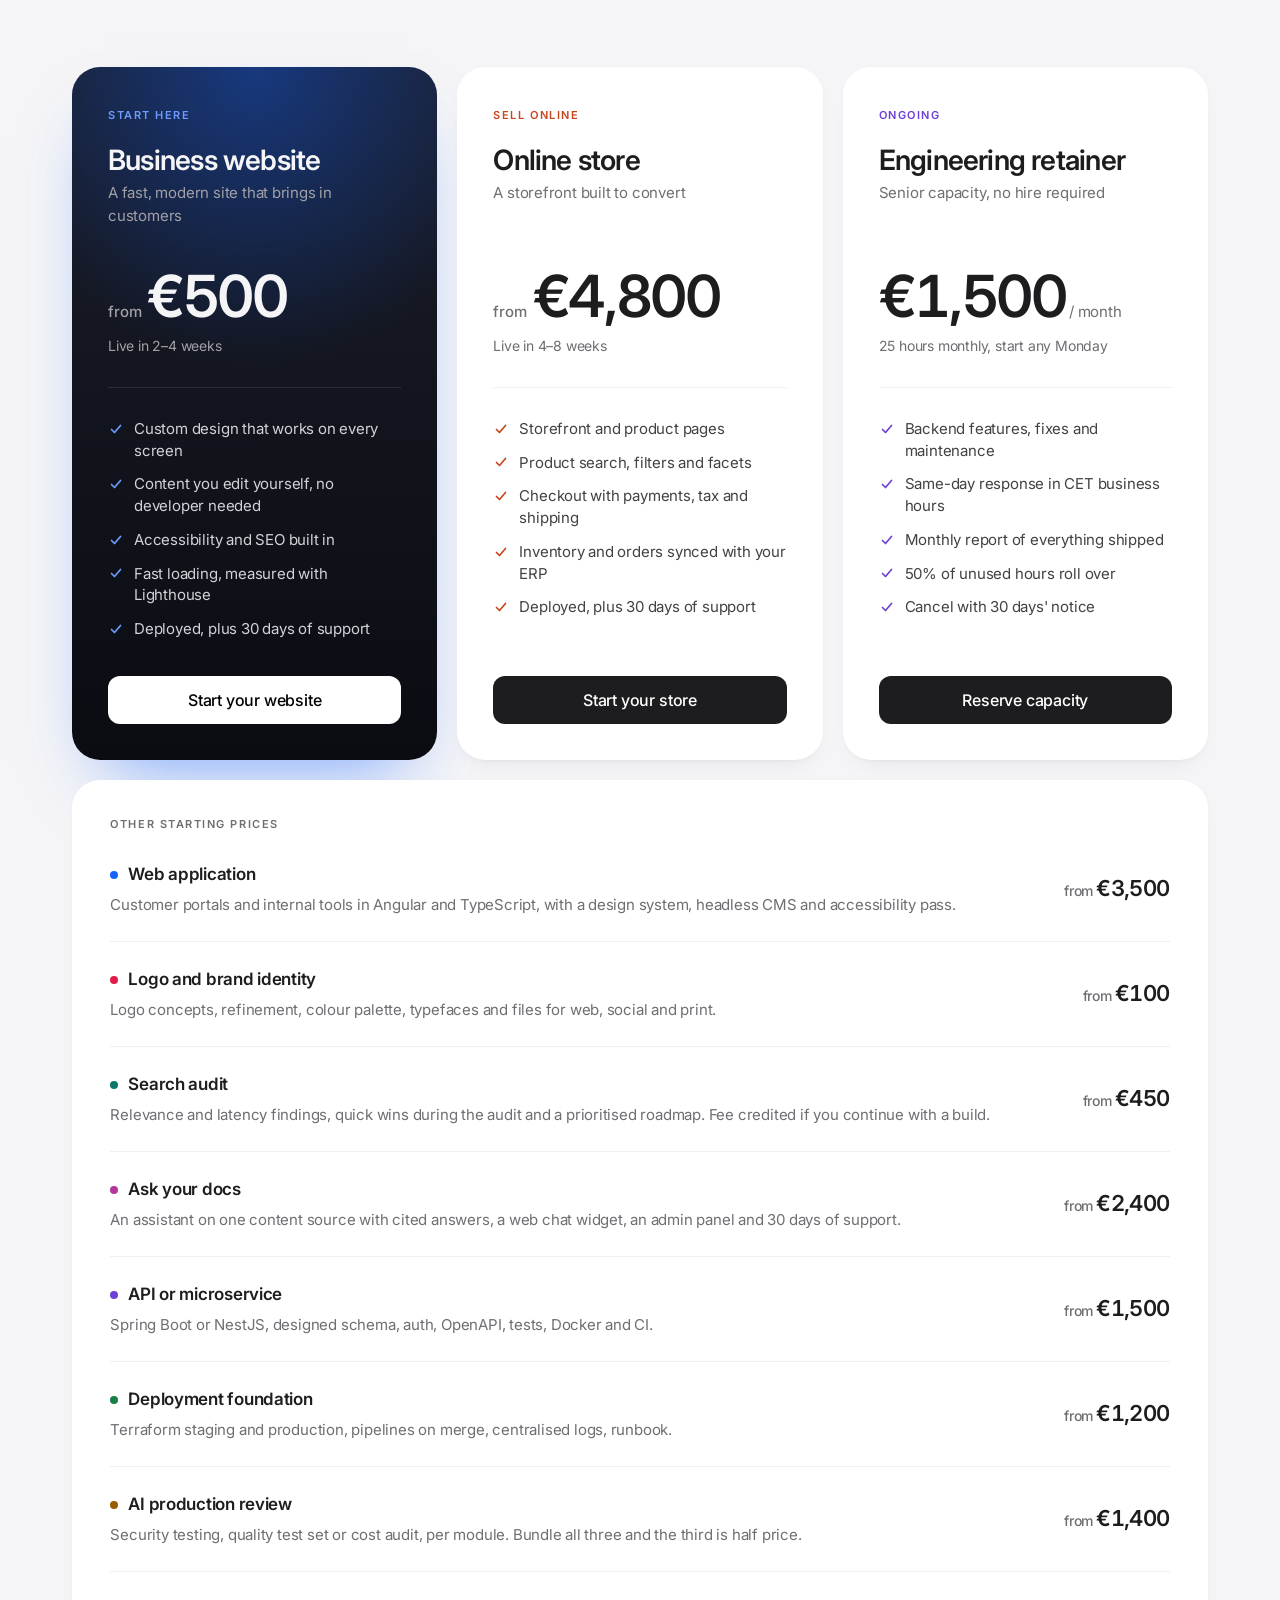
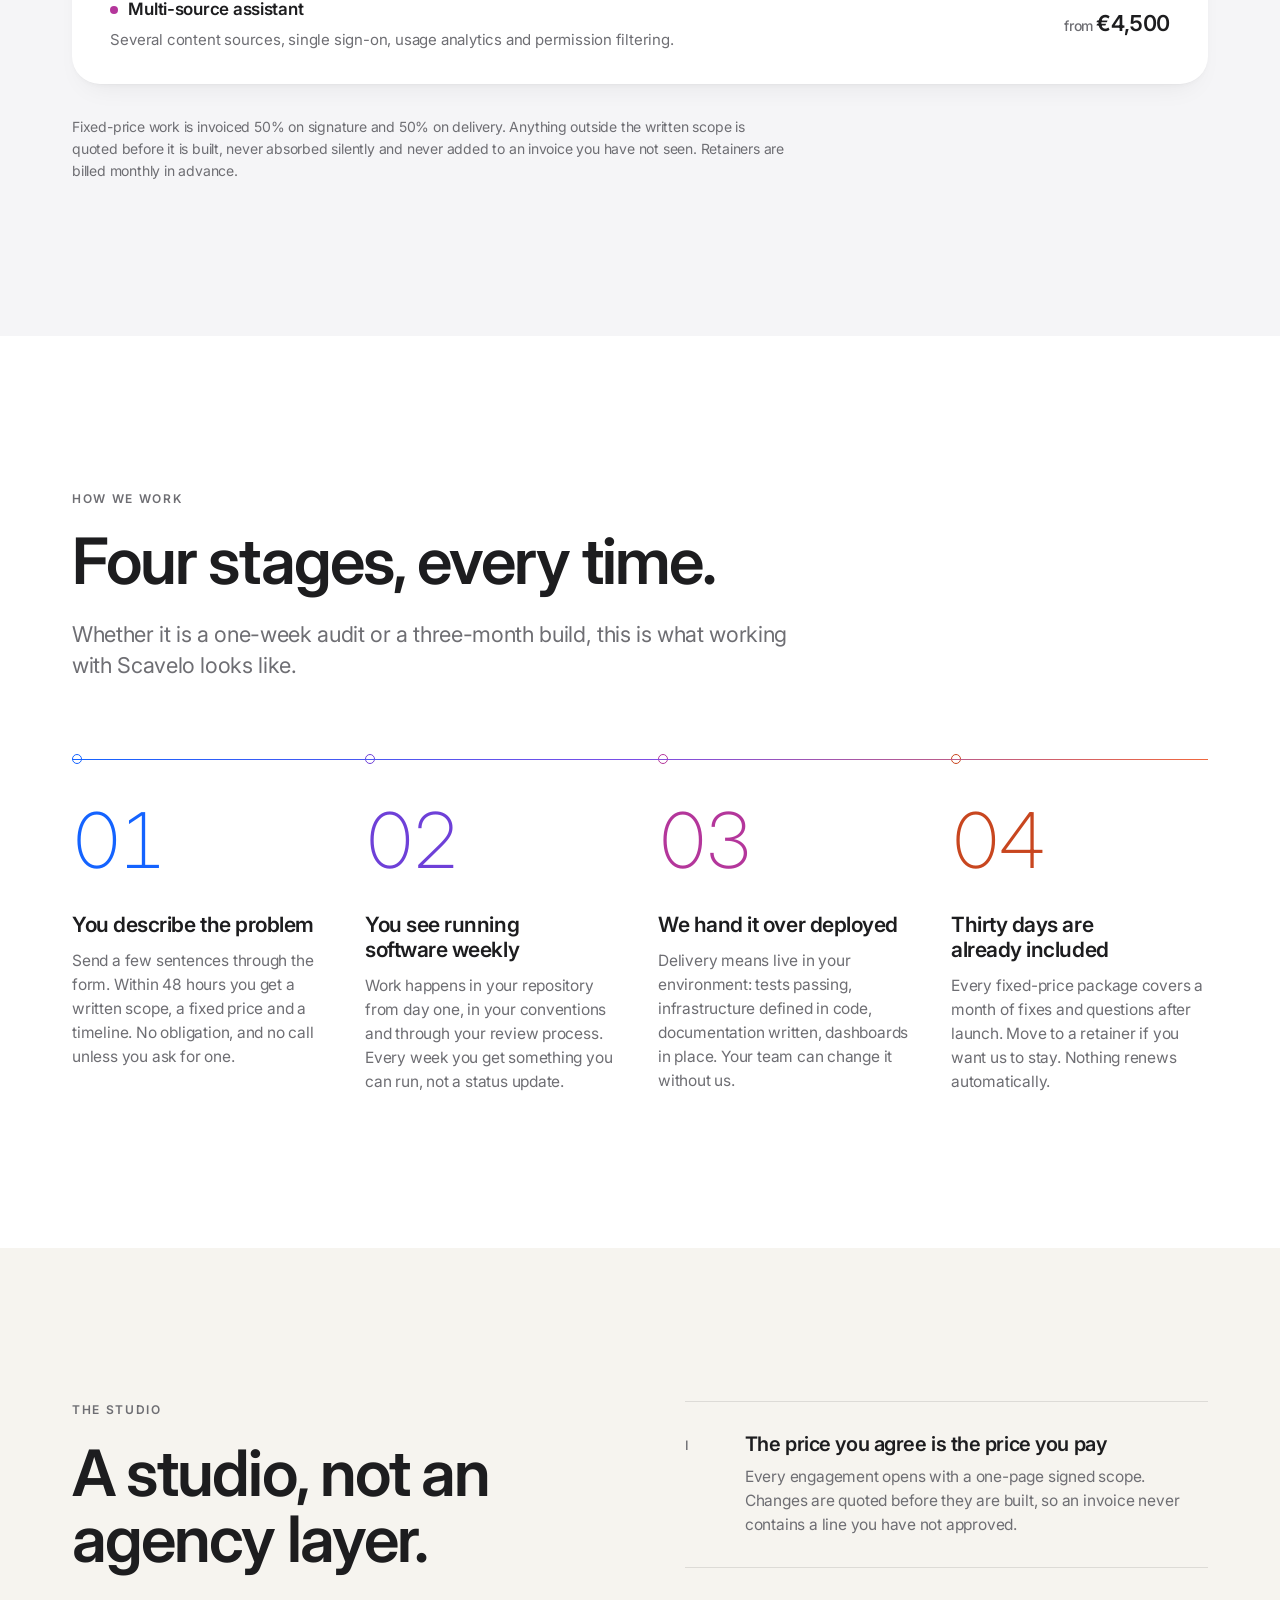
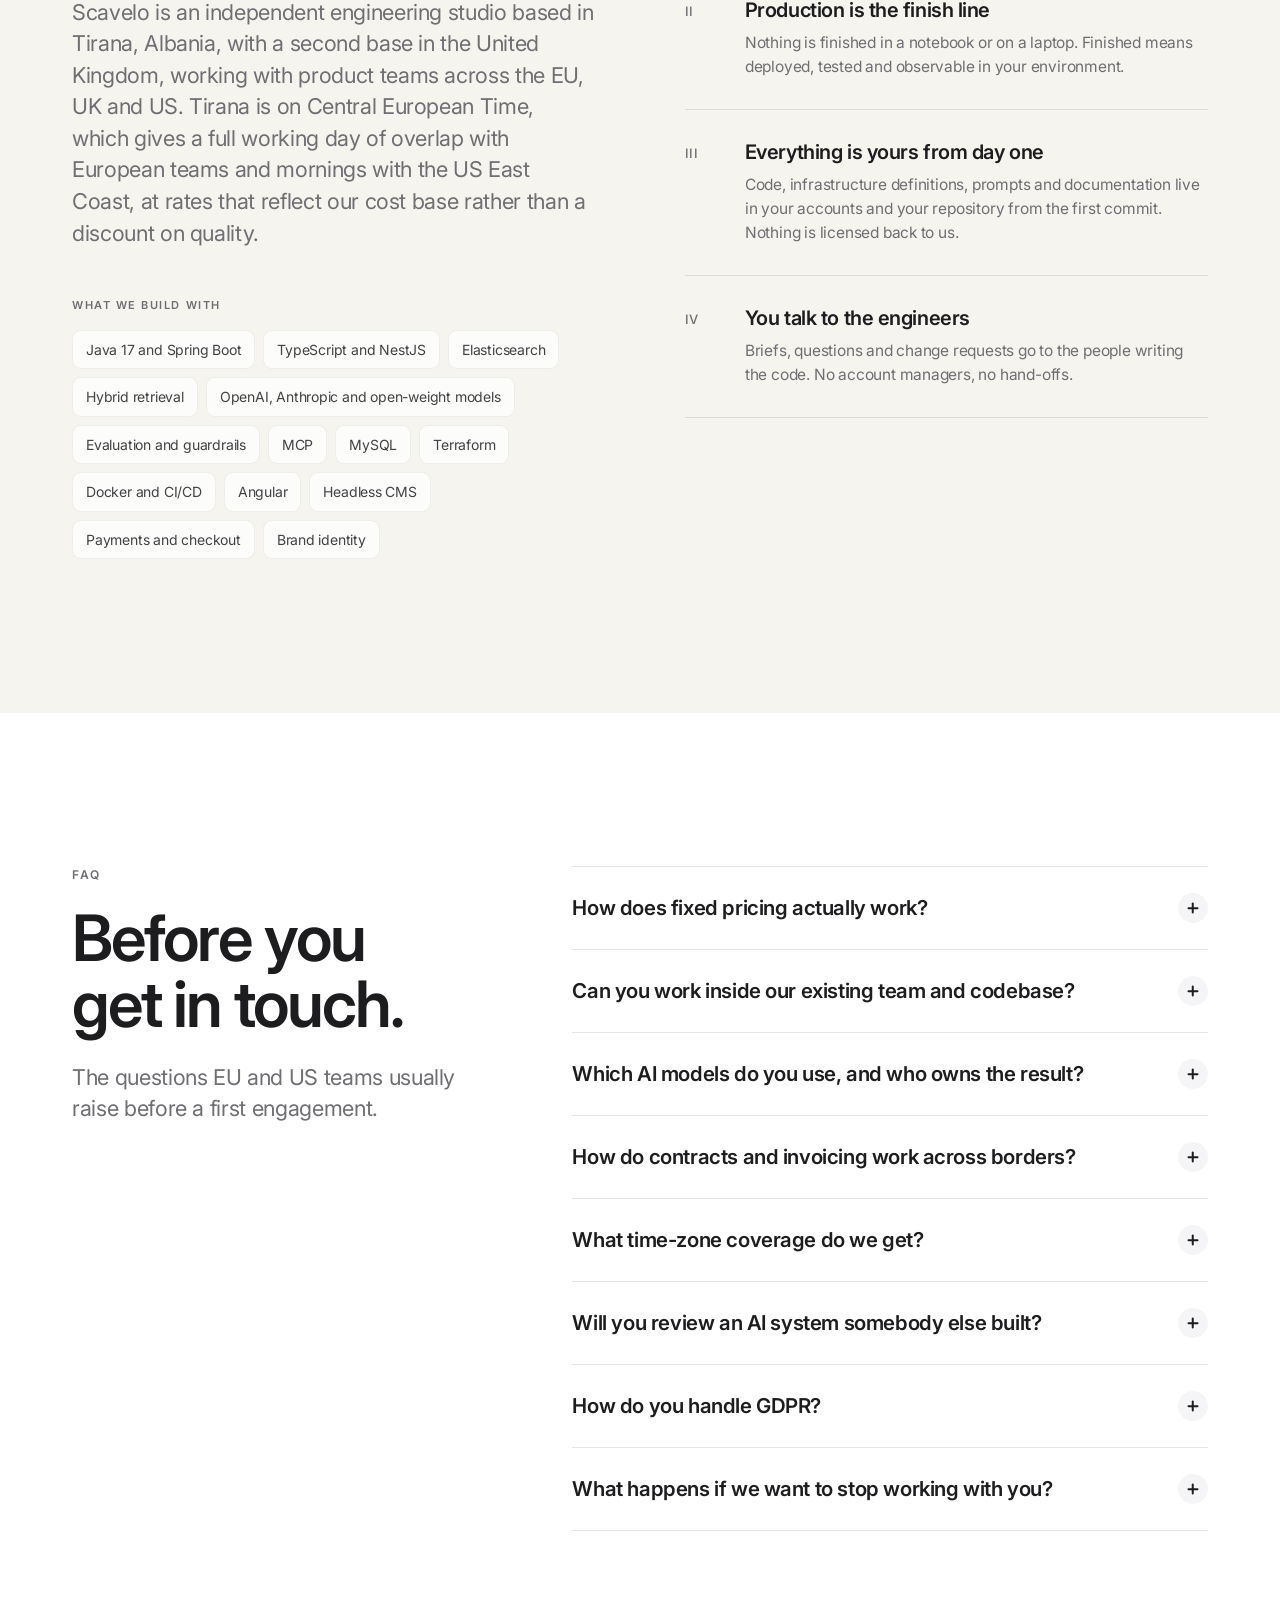
==== commit 8724518c: "Make the phone number required on the contact form The phone field is now required: an empty field s" ====
--- a/index.html
+++ b/index.html
@@ -1119,7 +1119,7 @@
       </div>
       <div class="f-row">
         <div class="f"><label for="company">Company</label><input id="company" name="company" type="text" autocomplete="organization"></div>
-        <div class="f"><label for="phone">Phone <span class="opt">(optional)</span></label><input id="phone" name="phone" type="tel" autocomplete="tel" inputmode="tel" maxlength="24" placeholder="+355 69 123 4567" aria-describedby="phone-err"><p class="f-err" id="phone-err"></p></div>
+        <div class="f"><label for="phone">Phone</label><input id="phone" name="phone" type="tel" autocomplete="tel" inputmode="tel" maxlength="24" placeholder="+355 69 123 4567" aria-describedby="phone-err" required><p class="f-err" id="phone-err"></p></div>
       </div>
       <div class="f"><label for="service">What do you need?</label>
           <select id="service" name="service" required>
@@ -1326,12 +1326,12 @@
 /* Submitted values stay in English whichever language the visitor reads */
 document.querySelectorAll('#service option').forEach(o=>{if(!o.hasAttribute('value'))o.value=o.textContent.trim()});
 
-/* Phone: optional, but when filled it must look like a real number:
+/* Phone: required, and it must look like a real number:
    digits with spaces, dots, dashes, slashes or brackets, an optional leading +,
    and 7–15 digits in total (15 is the international maximum). */
 const phone=document.getElementById('phone'),phoneErr=document.getElementById('phone-err');
 function phoneProblem(v){
-  v=v.trim();if(!v)return '';
+  v=v.trim();if(!v)return 'Add your phone number, with the country code.';
   if(!/^\+?[\d\s().\/-]+$/.test(v))return 'Use digits only, with an optional + and country code at the start.';
   const digits=v.replace(/\D/g,'').length;
   if(digits<7)return 'This number looks too short. Include the area or mobile prefix.';
@@ -1357,7 +1357,7 @@
   if(!form.checkValidity()){
     form.classList.add('checked');
     const first=form.querySelector(':invalid');
-    show('err',first===phone?'Check the phone number, or leave it empty. It is optional.':'Add your name, work email, a service, a short brief and tick the consent box, then send again.');
+    show('err',first===phone?'Check the phone number, including the country code.':'Add your name, work email, phone number, a service, a short brief and tick the consent box, then send again.');
     first.focus();return;
   }
   const data=new FormData(form);
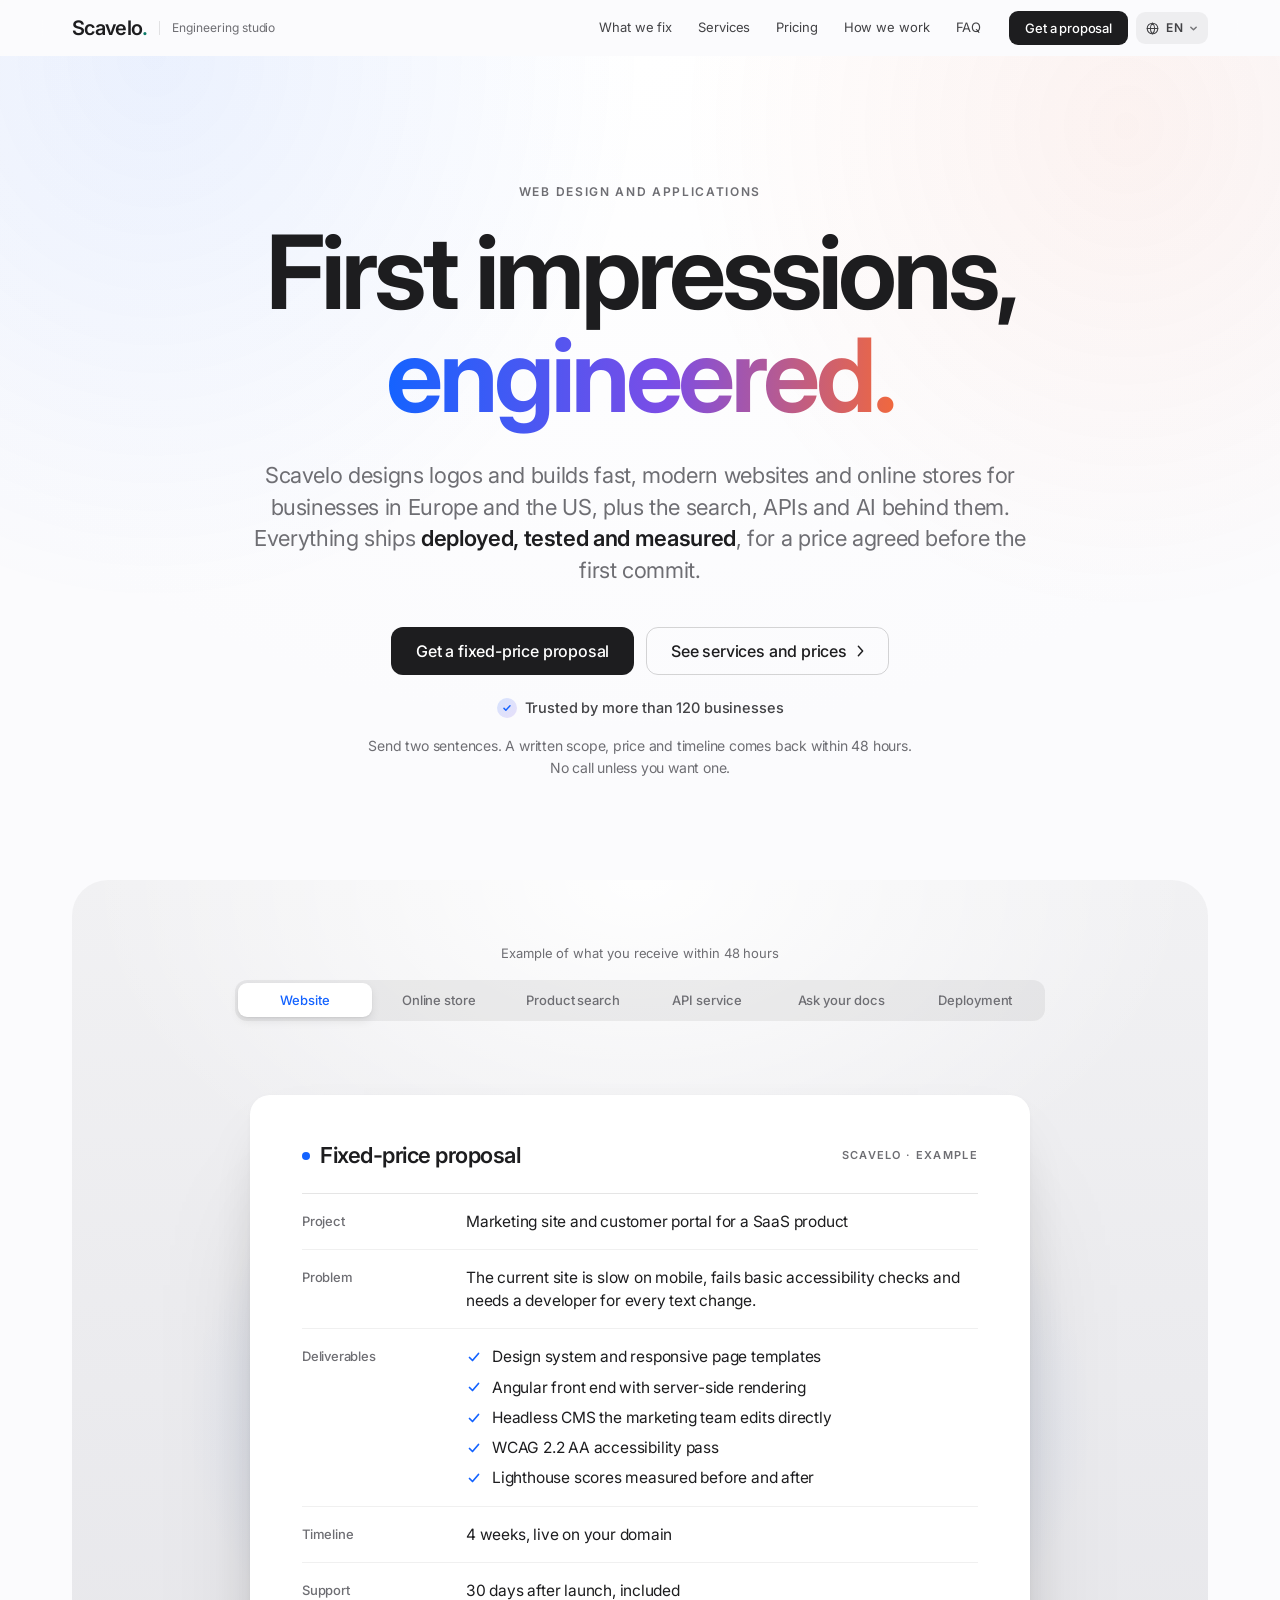
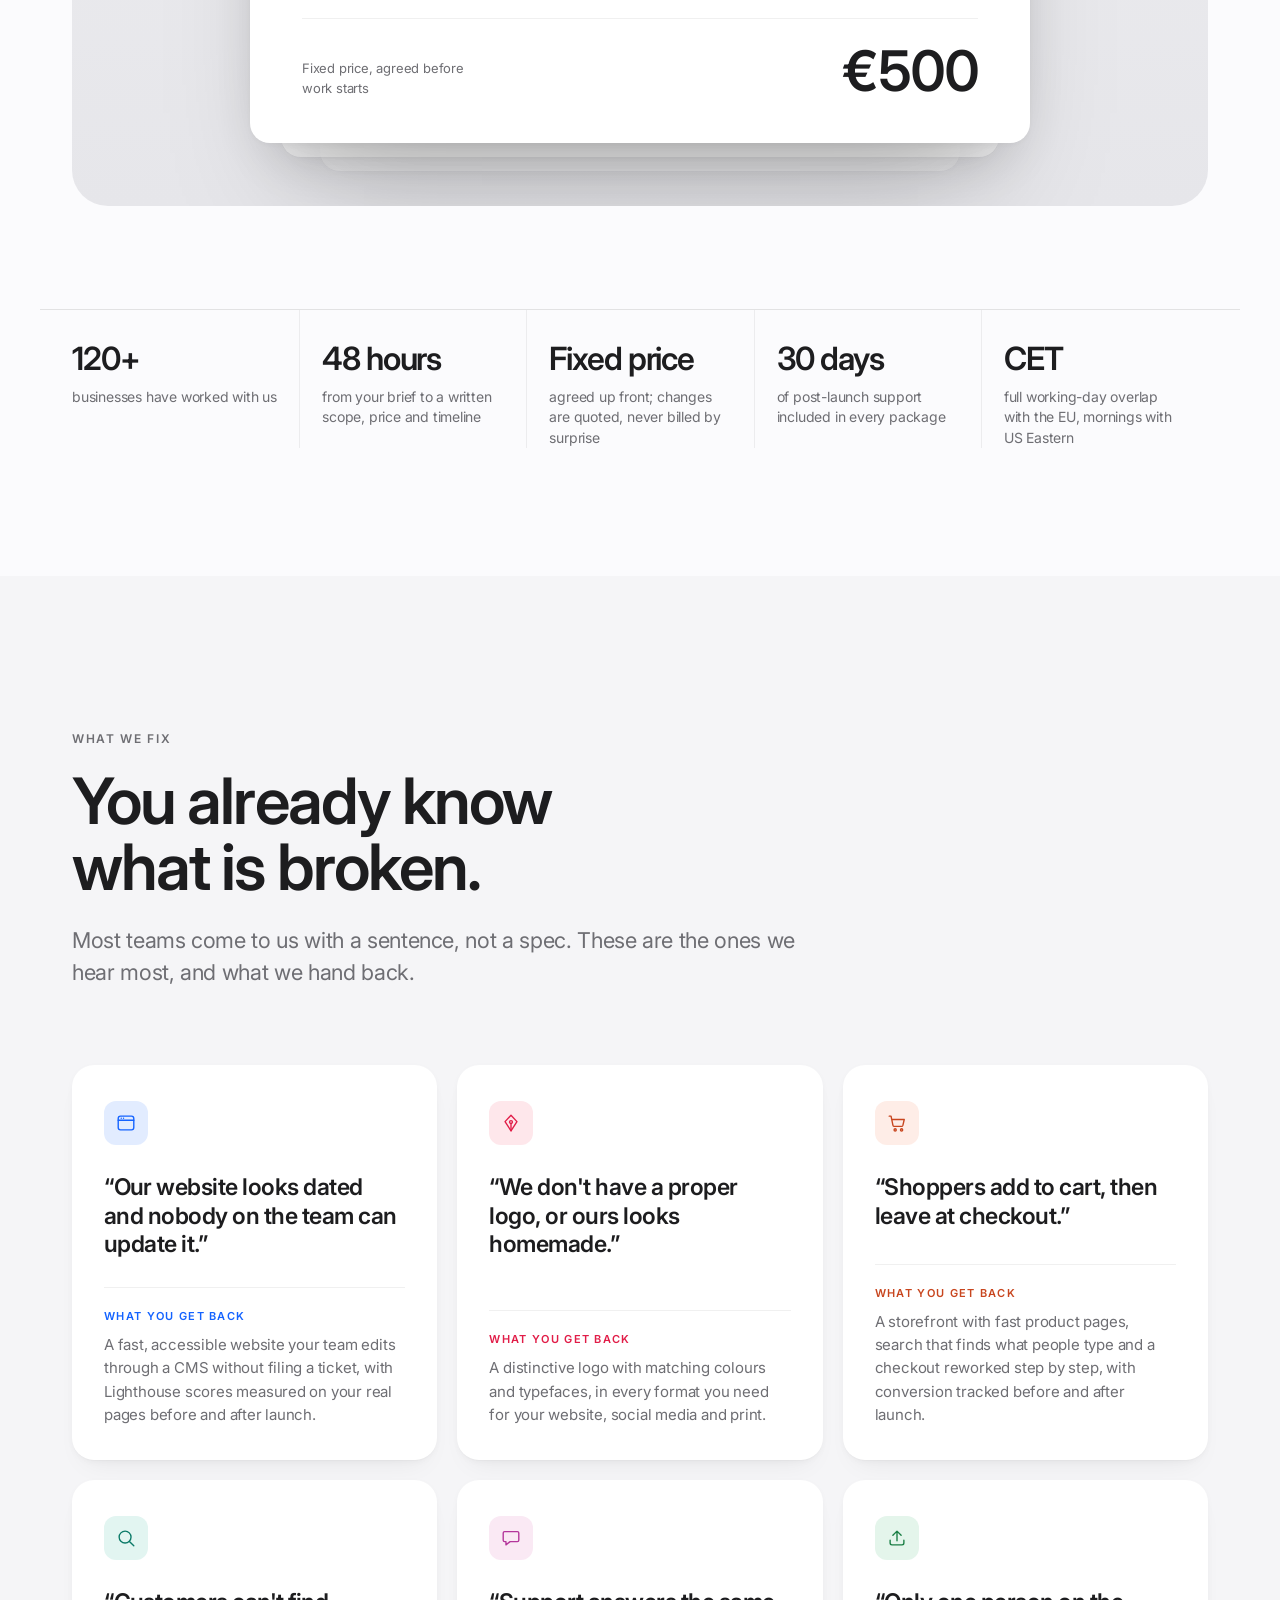
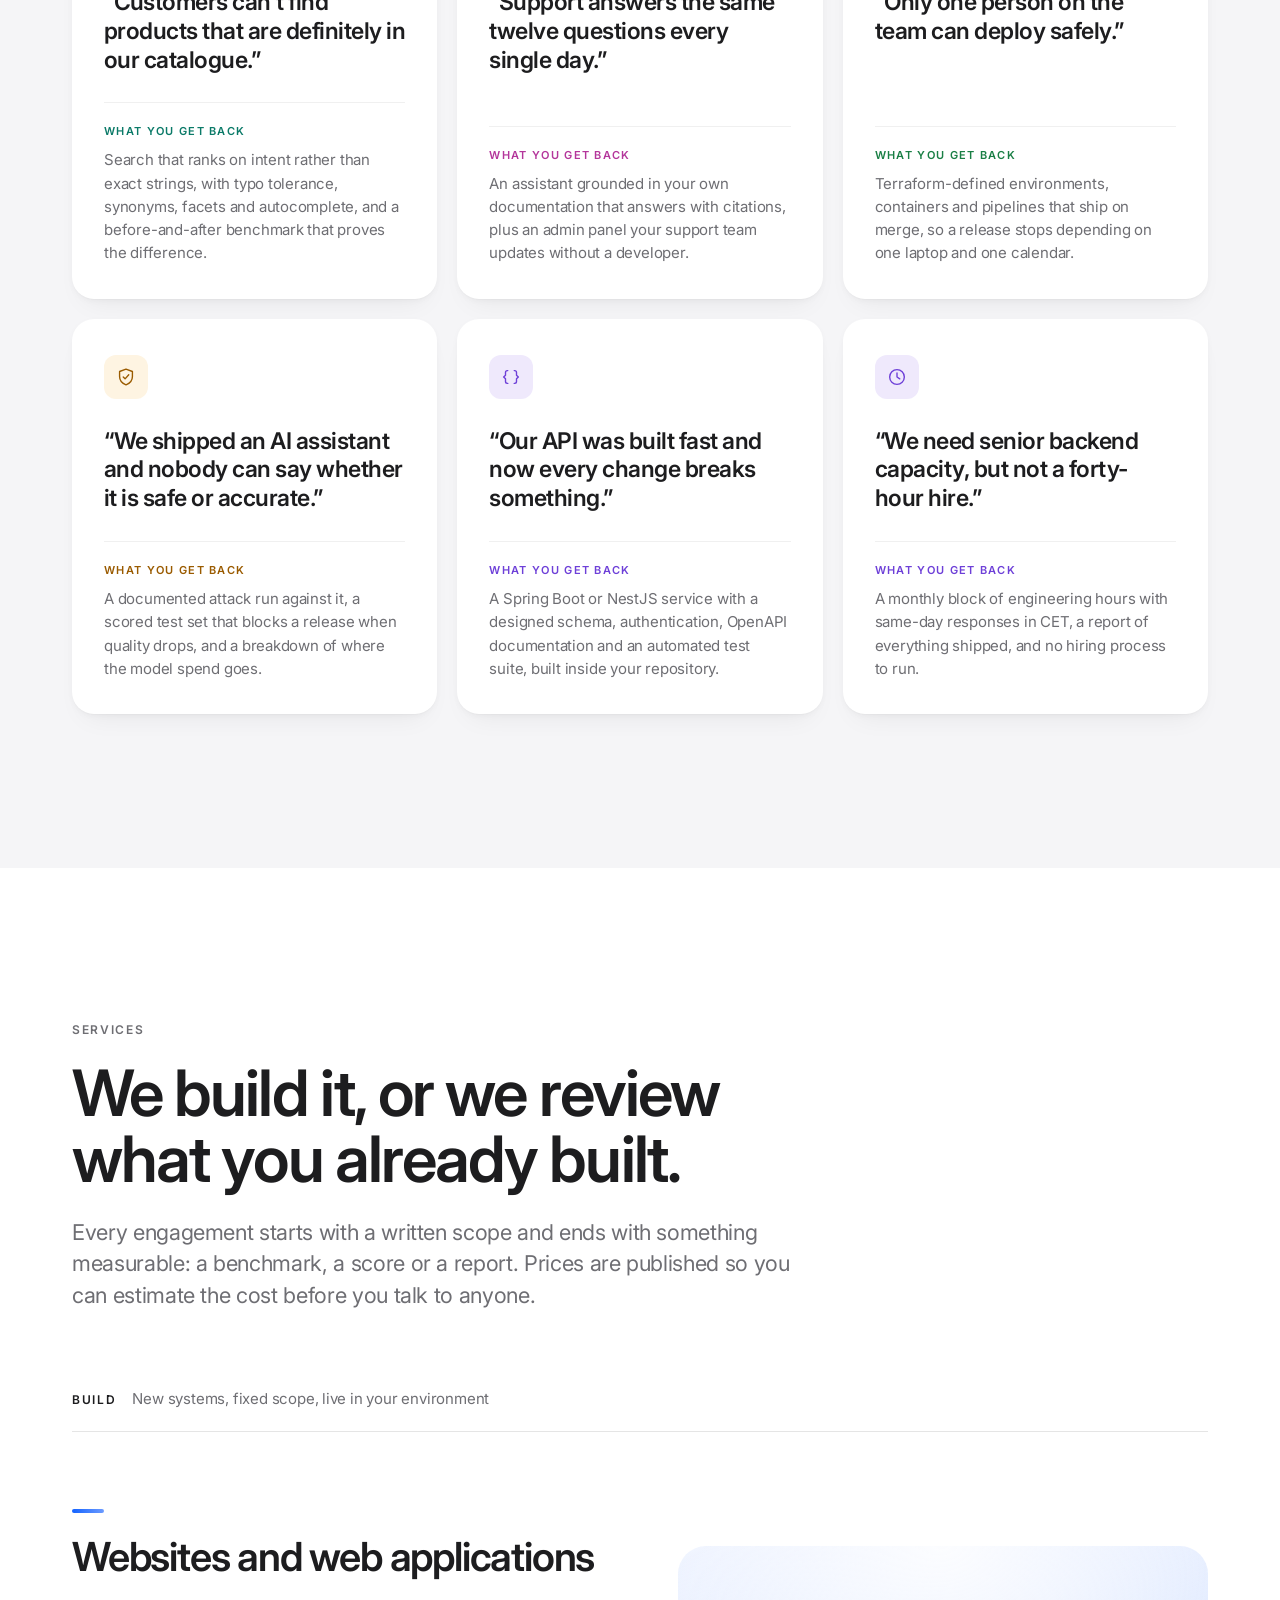
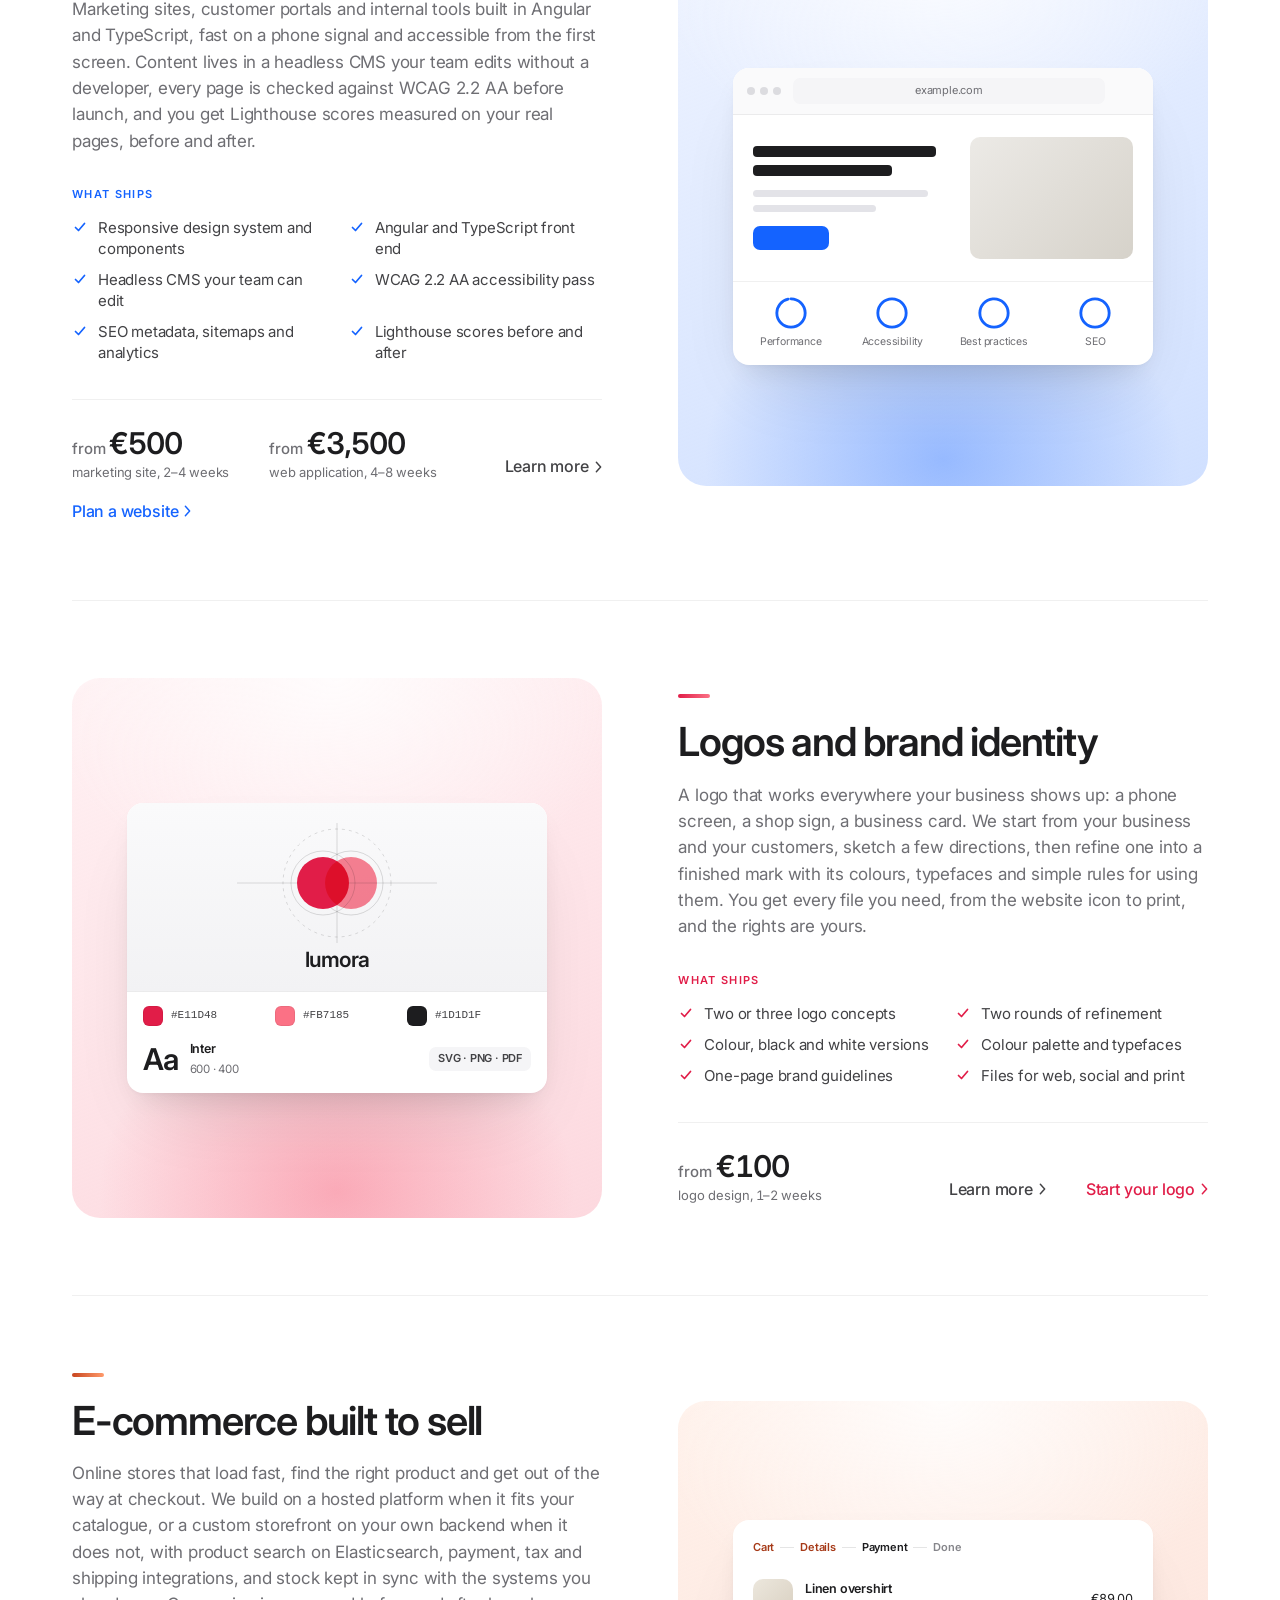
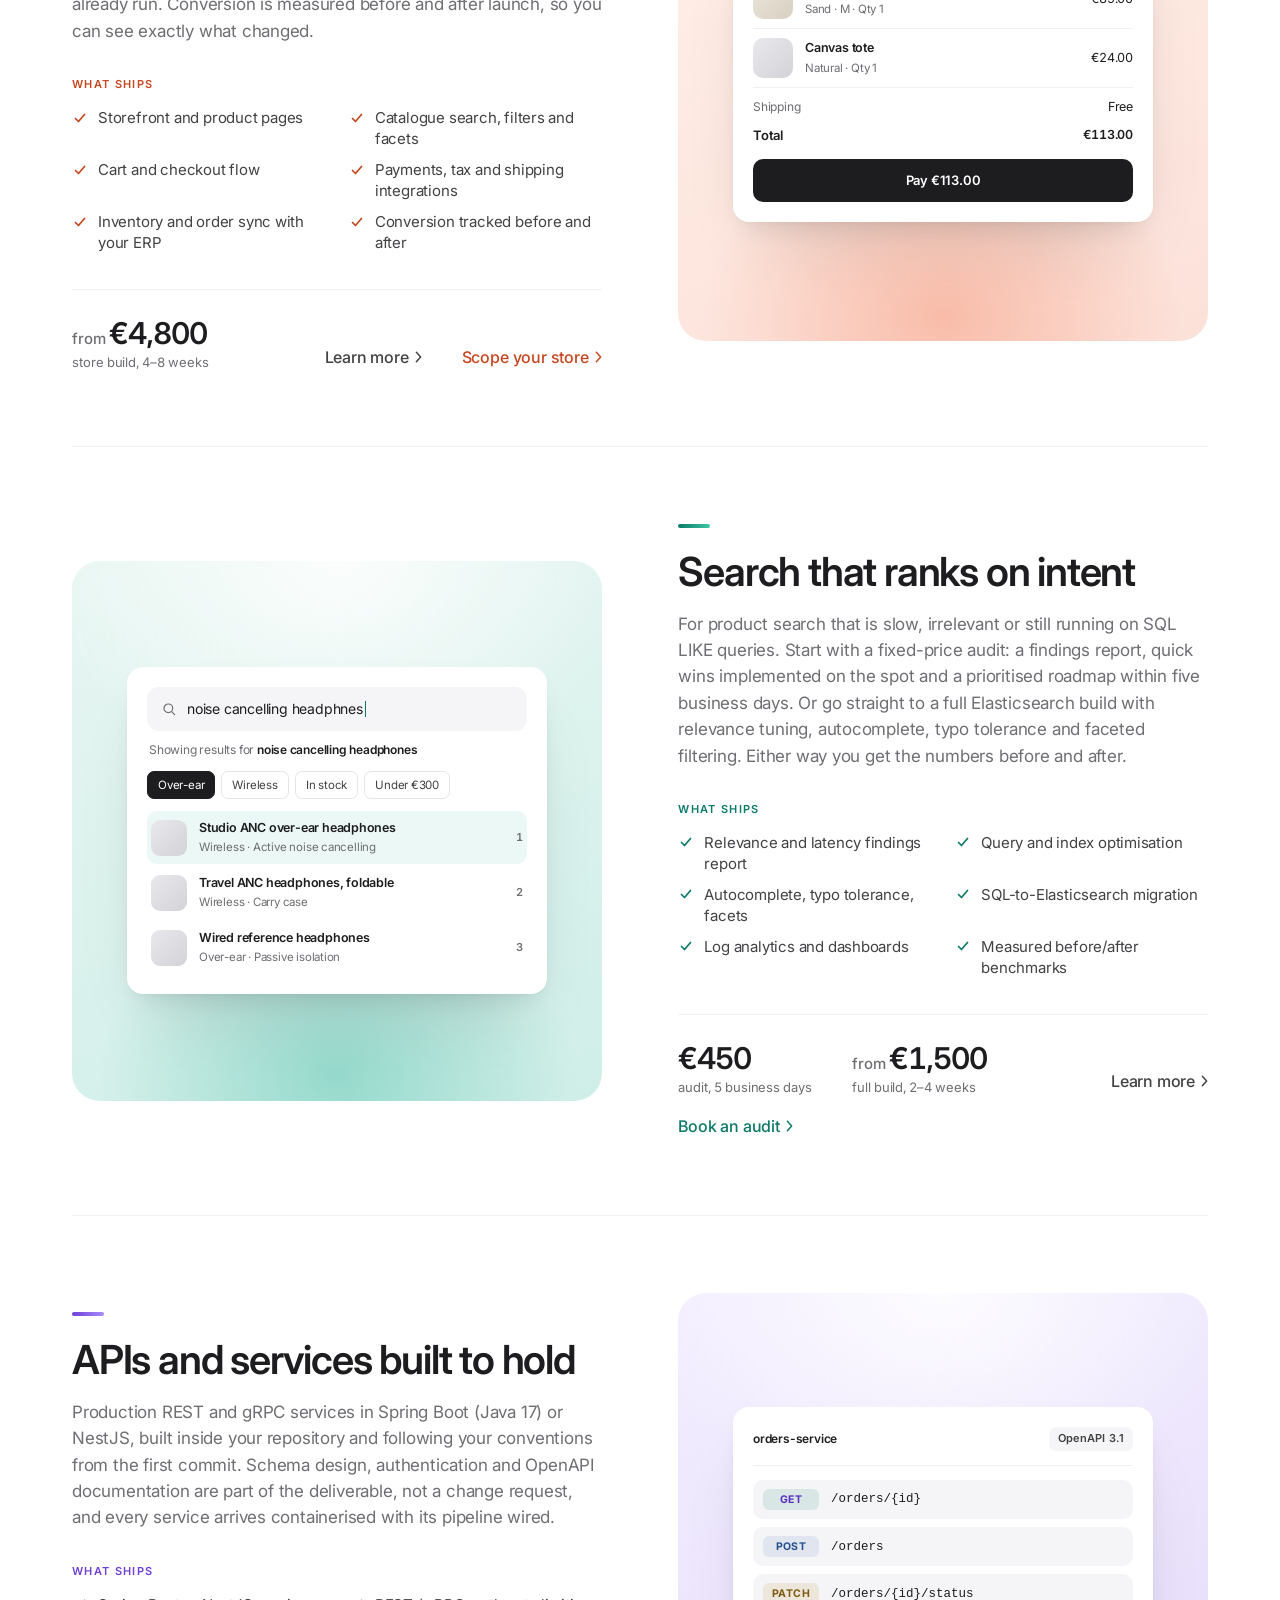
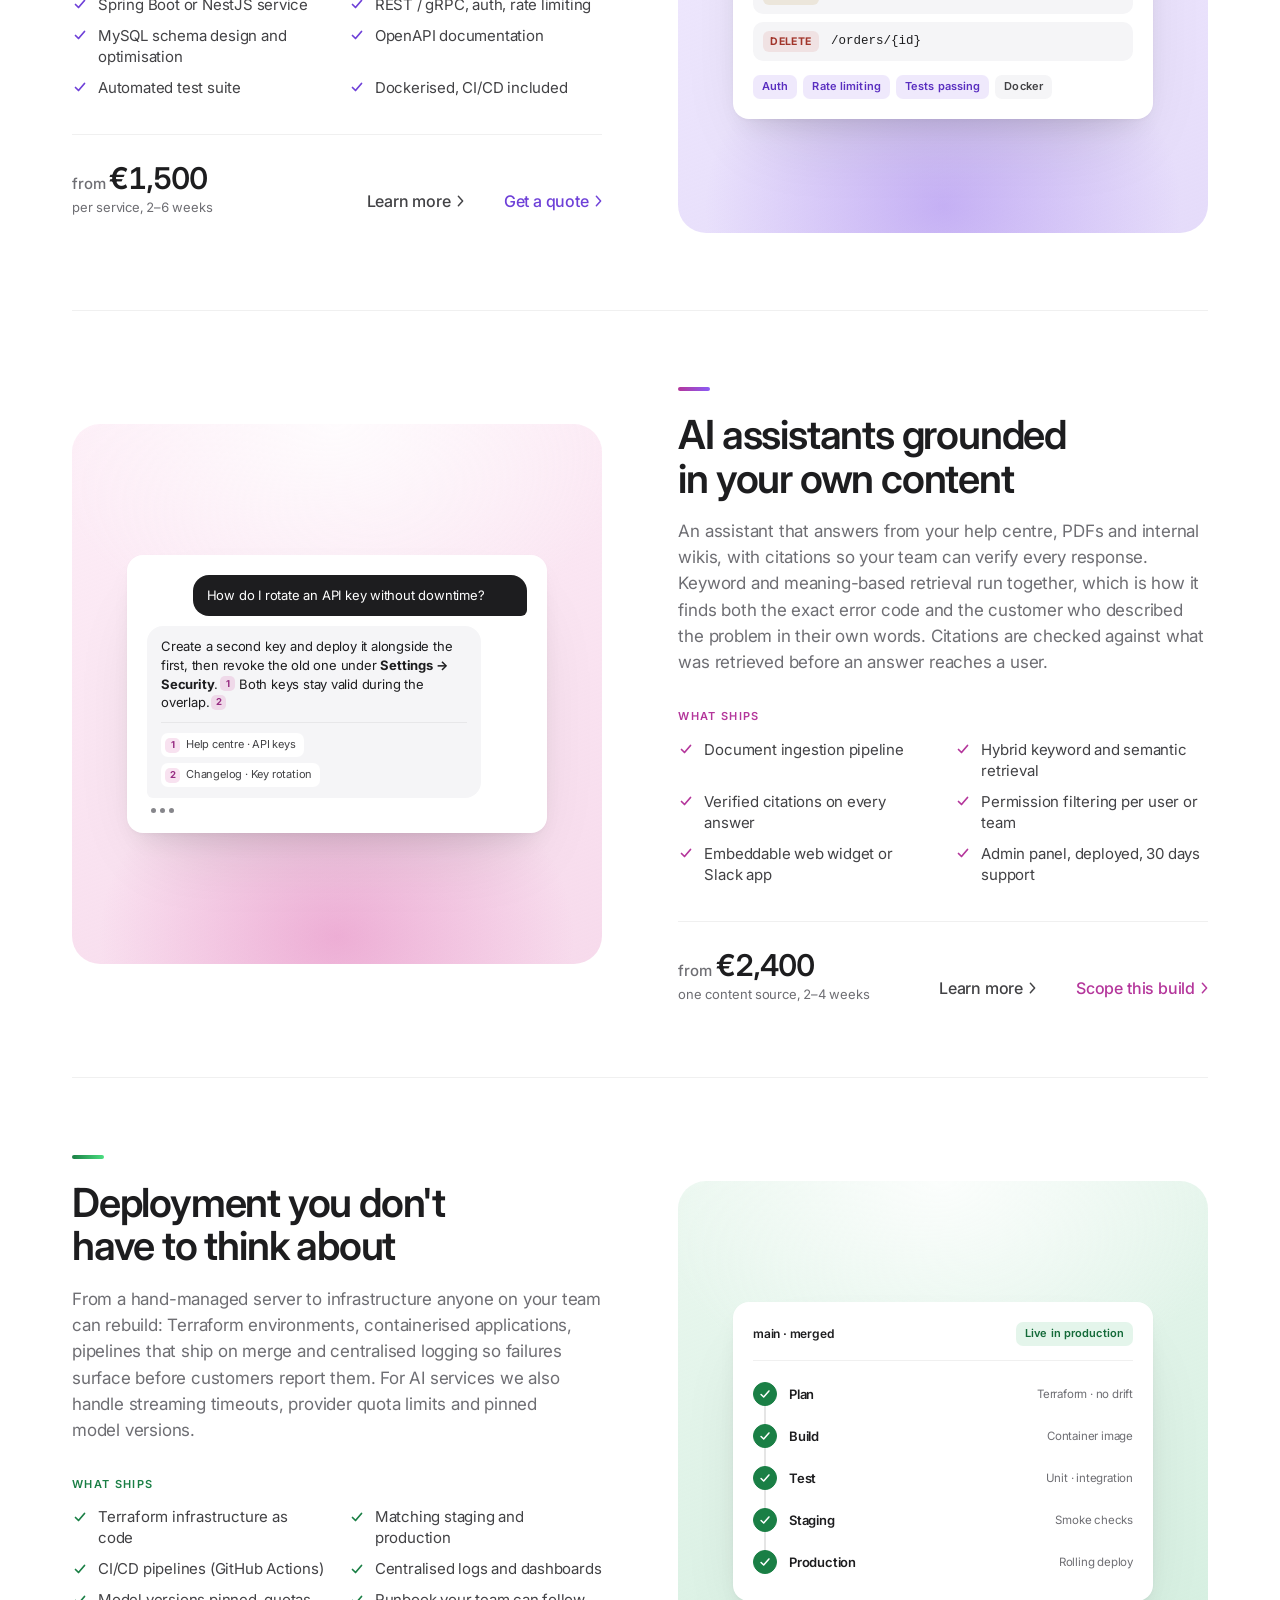
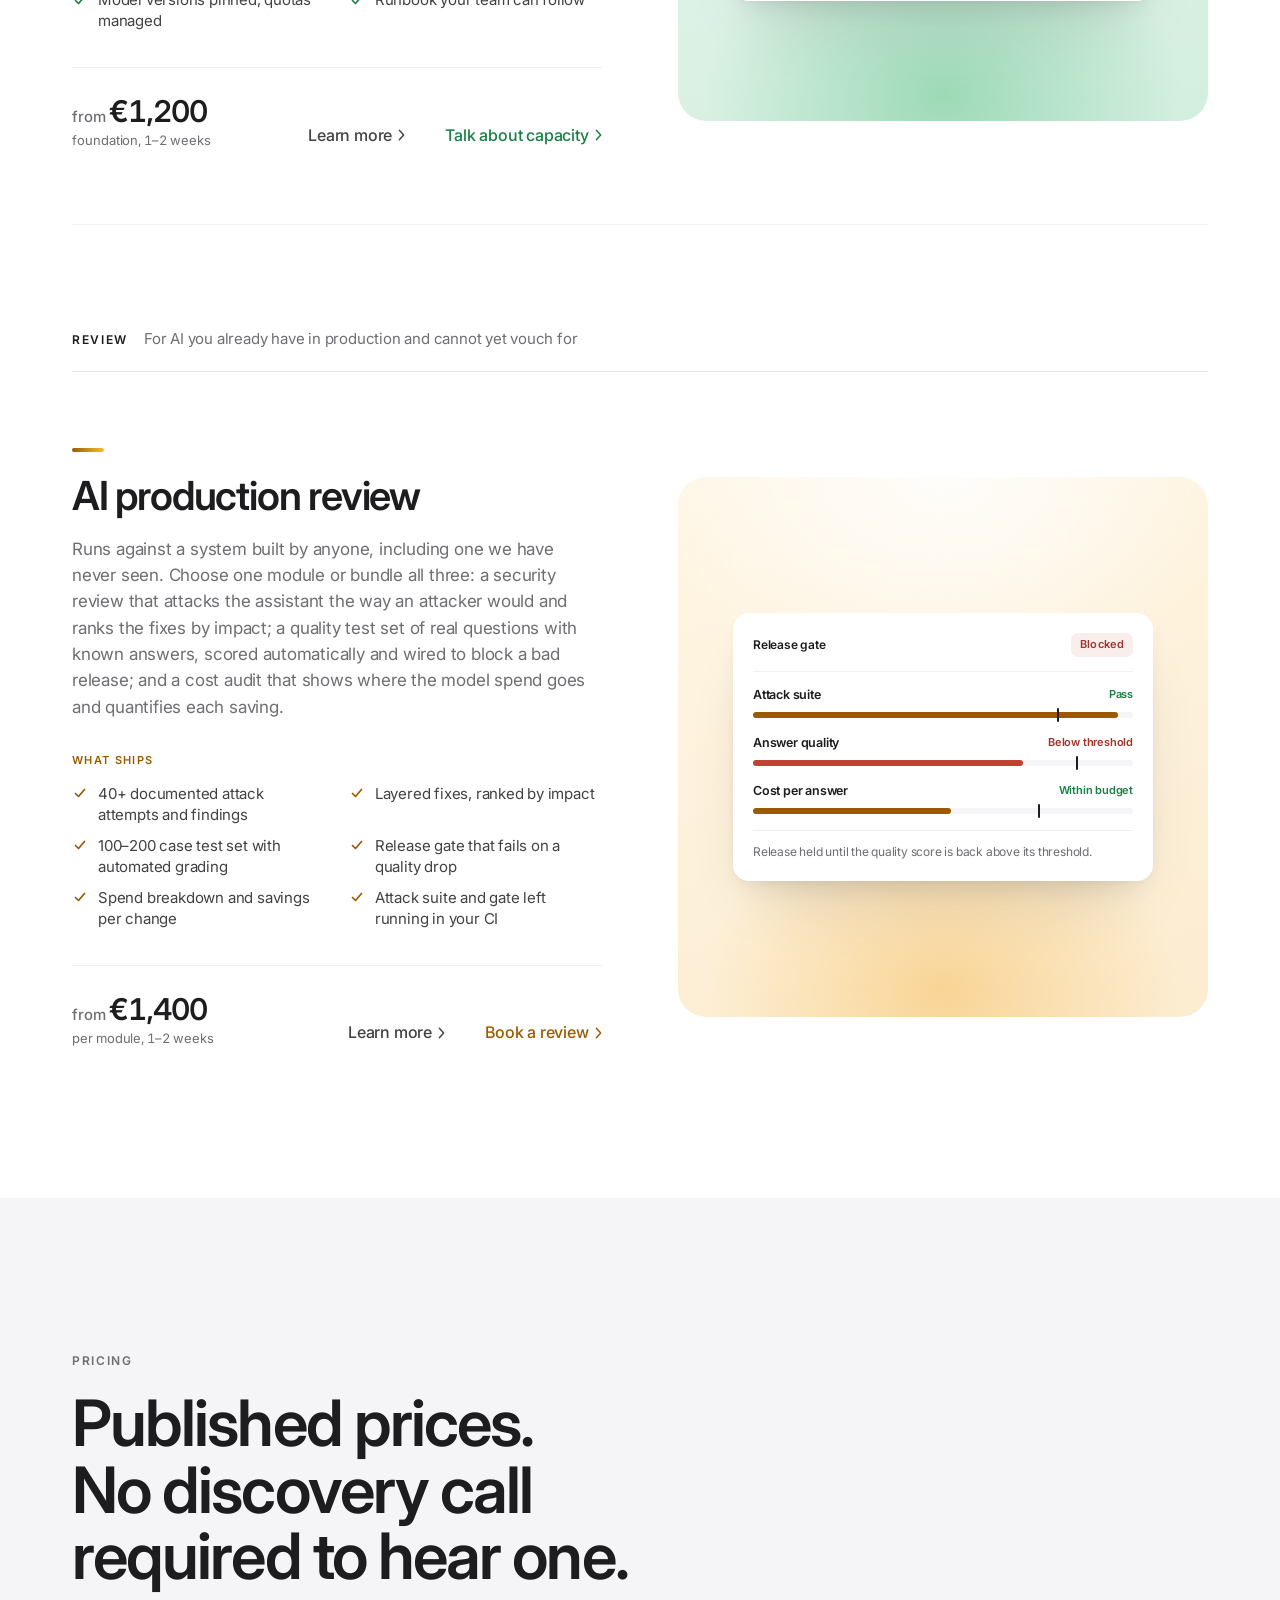
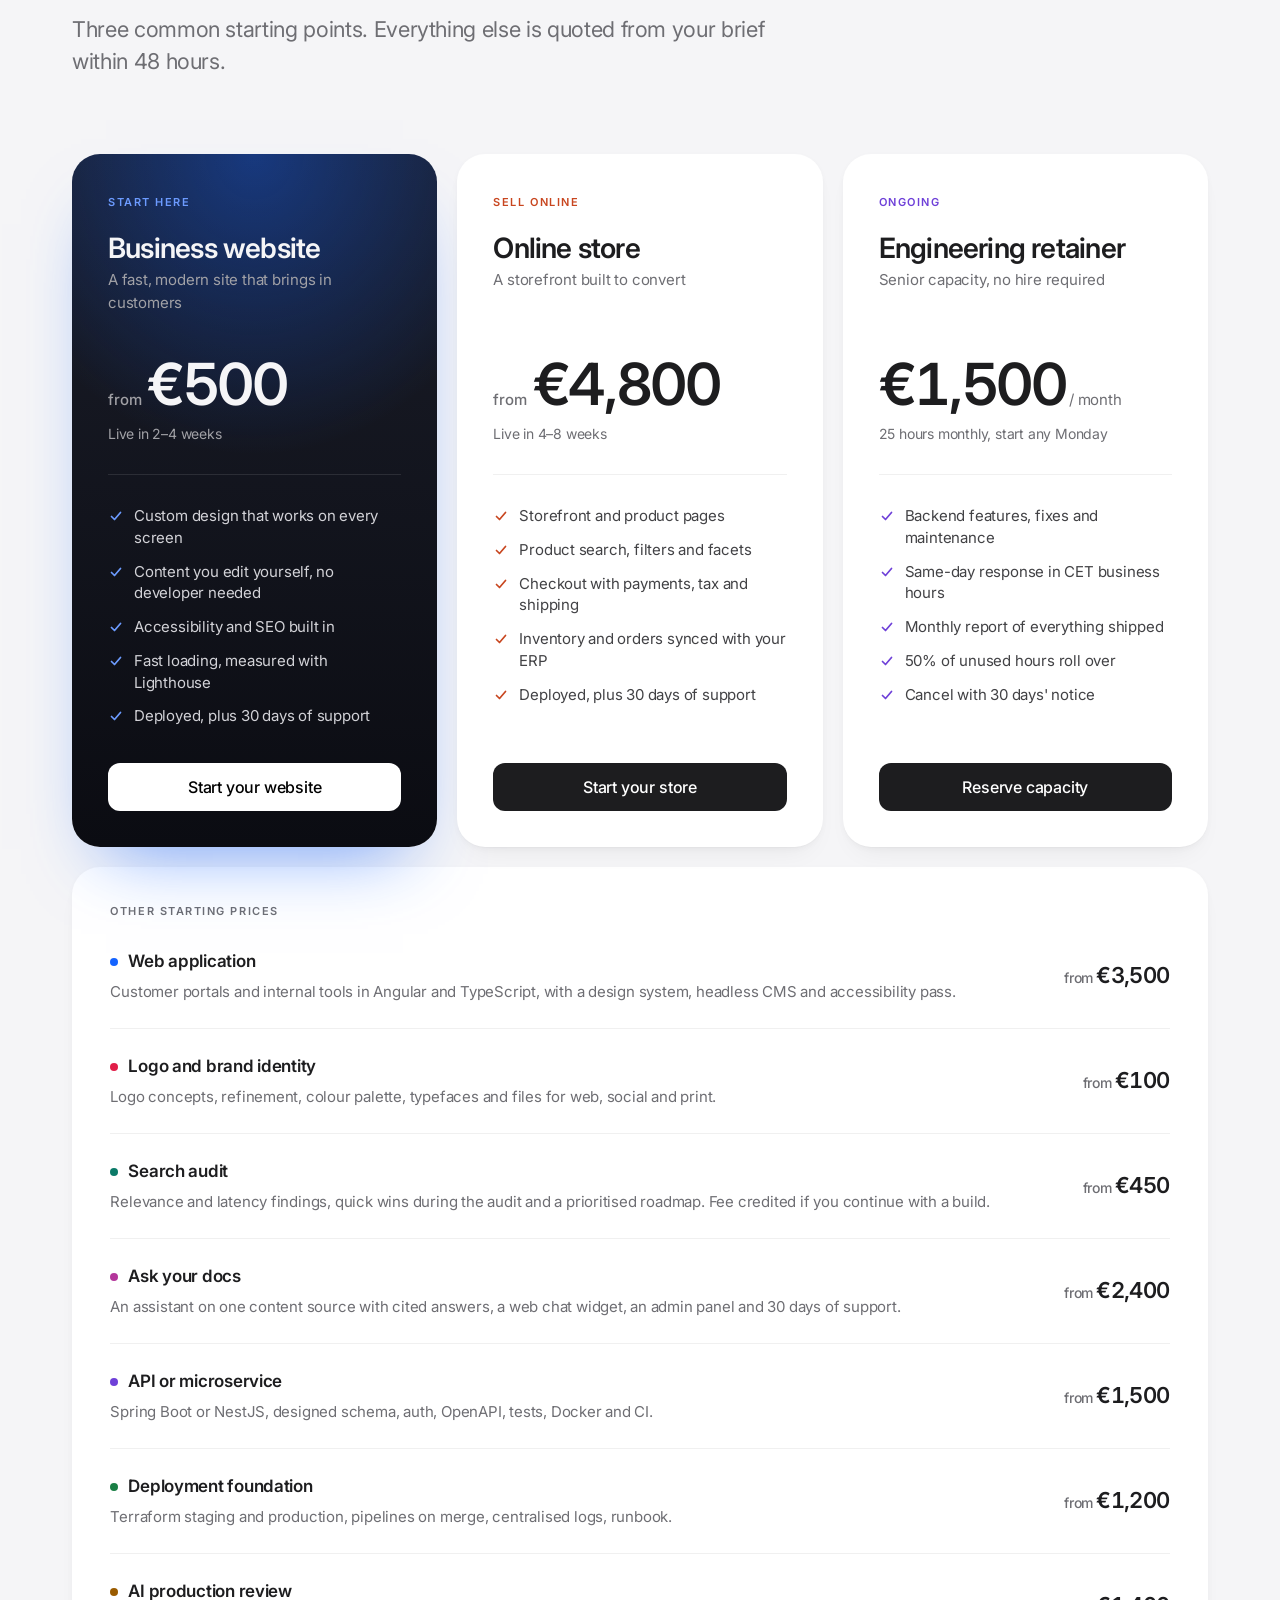
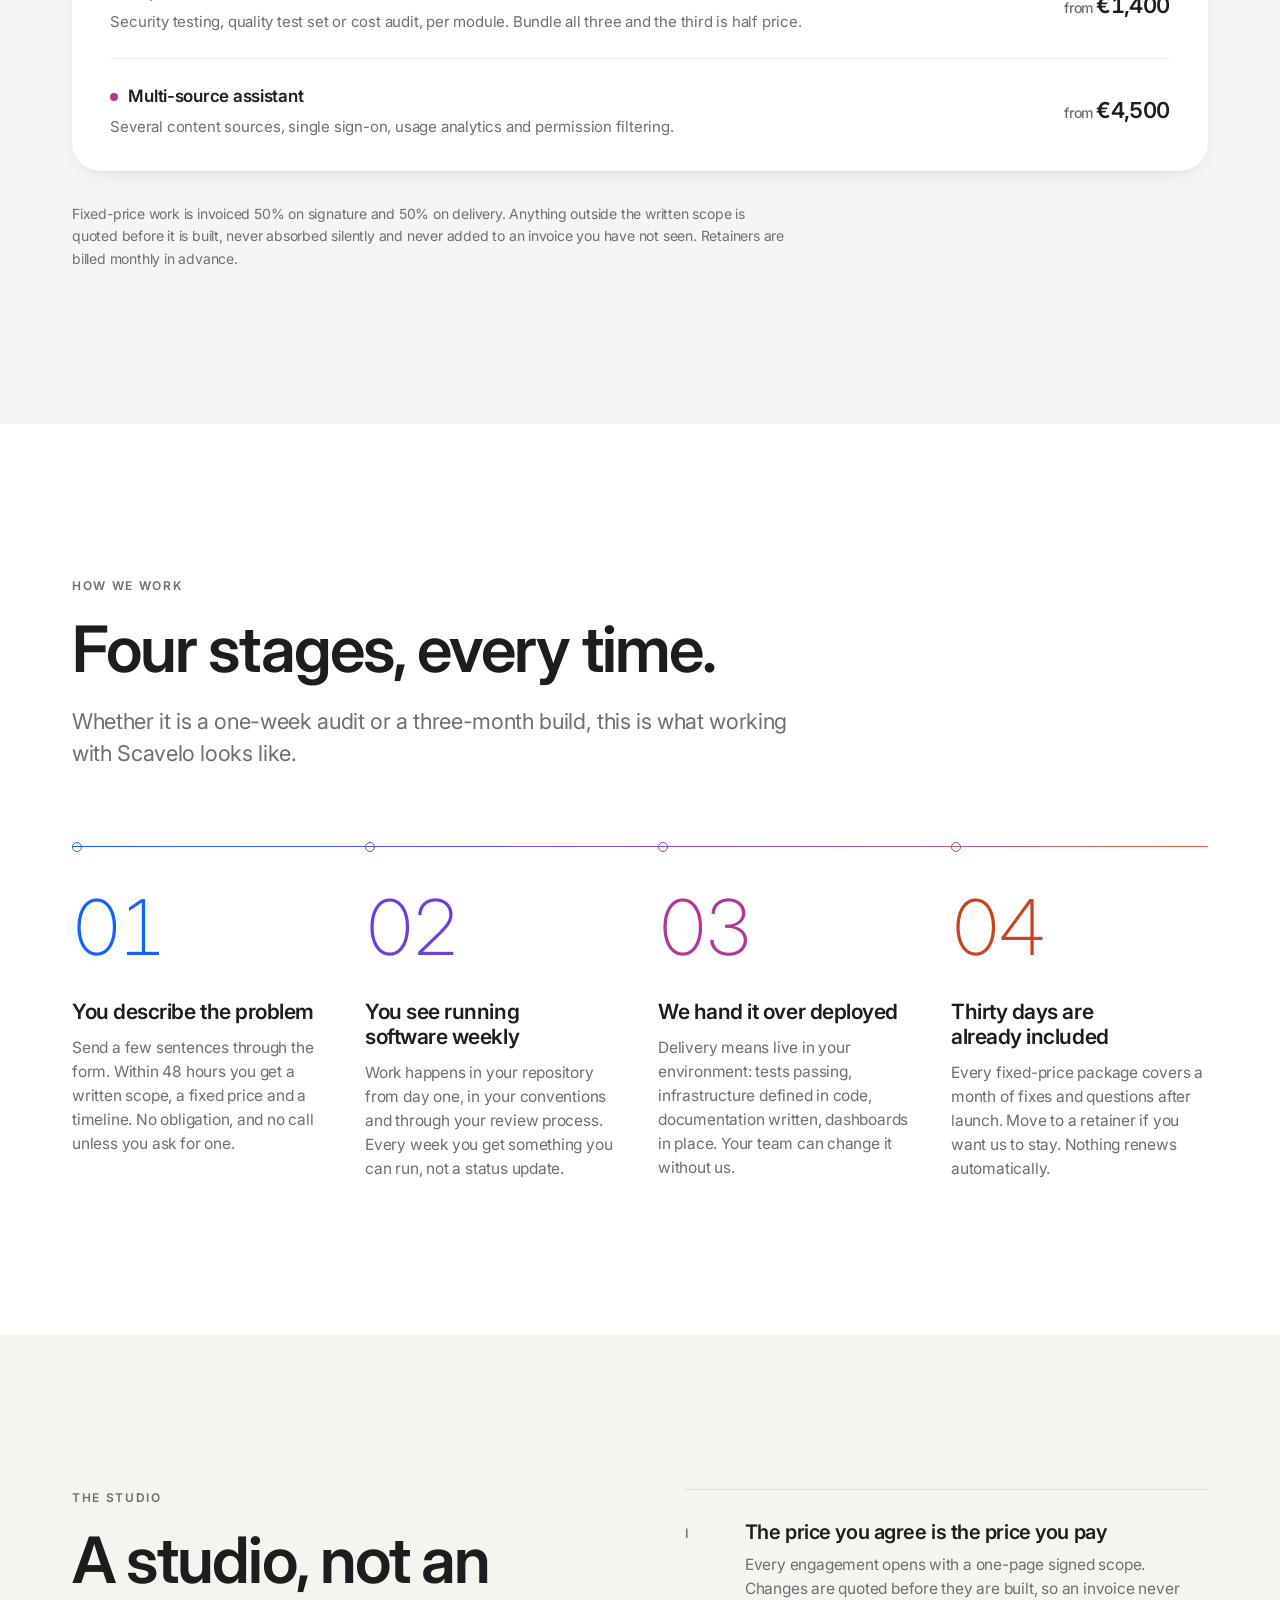
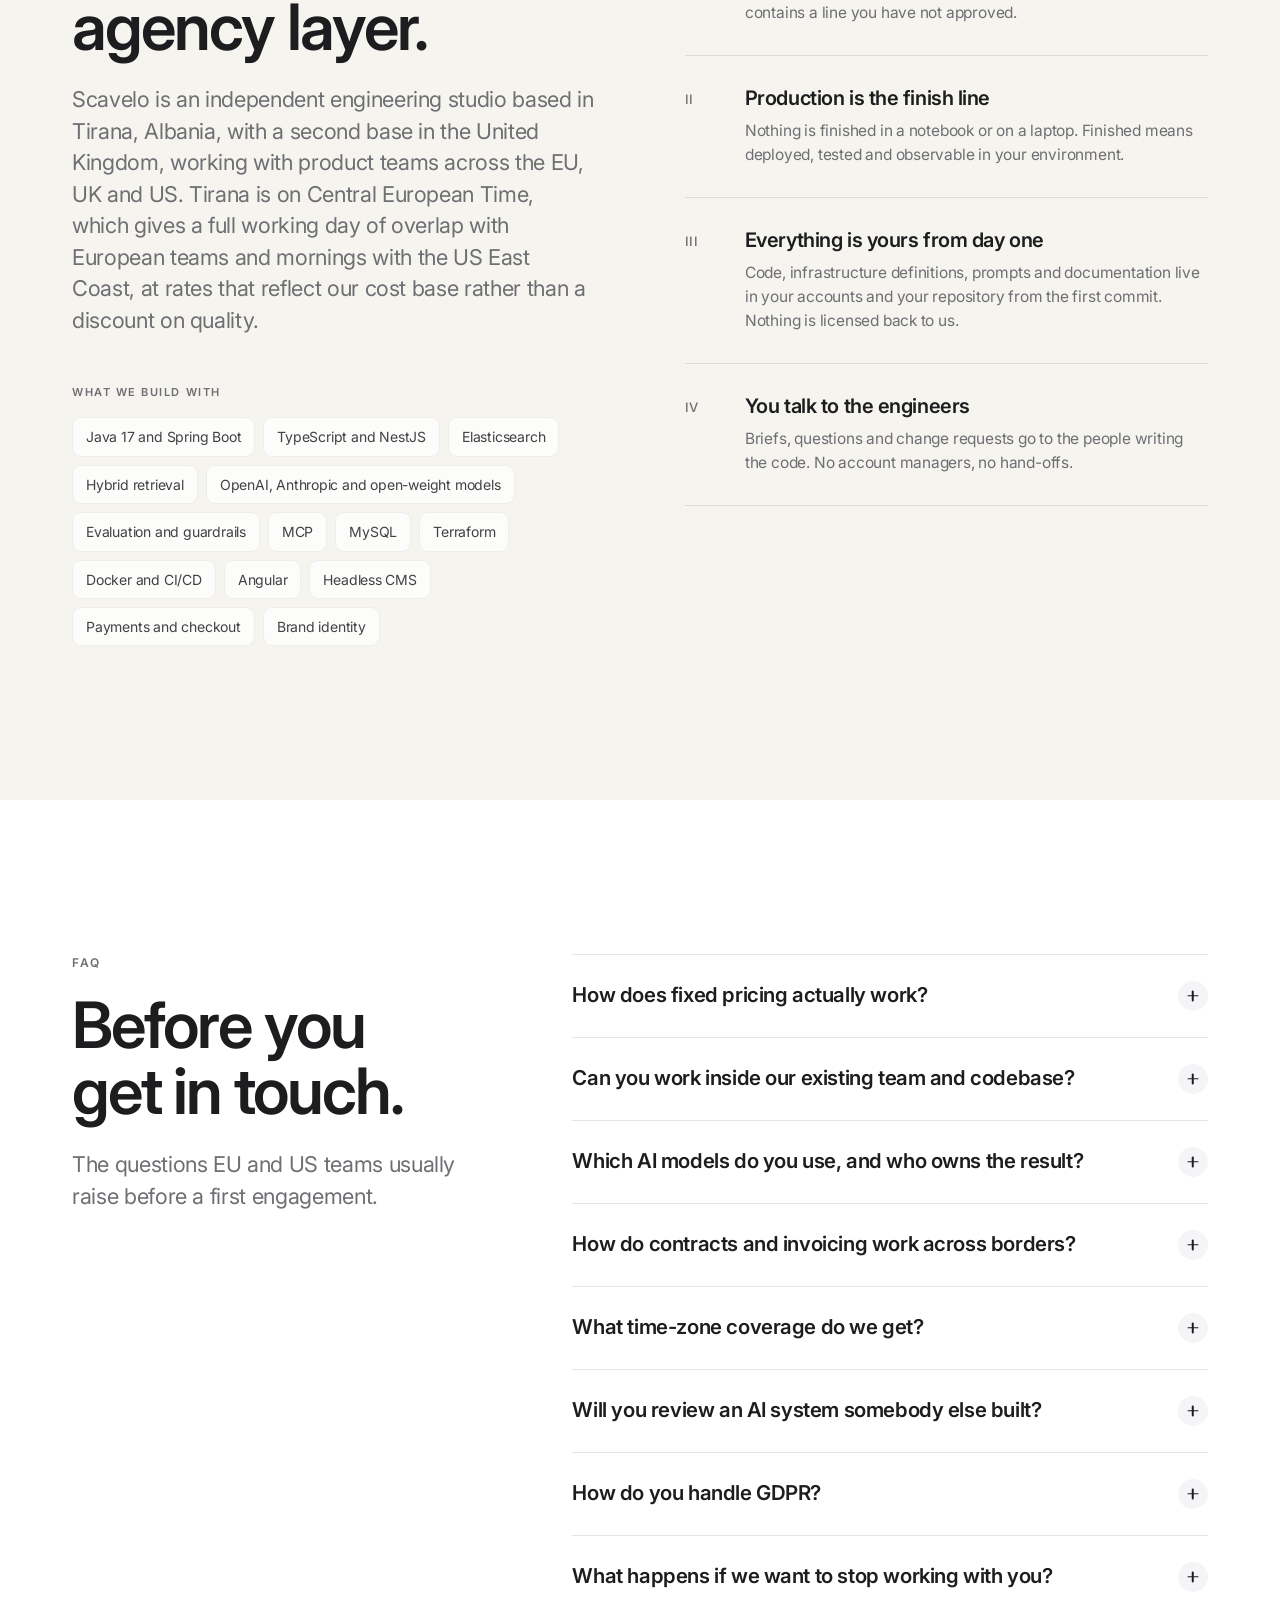
==== commit 832cfa25: "Add service pages, a 404 page and SEO and AI-agent improvements - Rewrite the home page title, descr" ====
--- a/index.html
+++ b/index.html
@@ -3,15 +3,15 @@
 <head>
 <meta charset="UTF-8">
 <meta name="viewport" content="width=device-width, initial-scale=1.0">
-<title>Scavelo — Websites and online stores, built at a fixed price</title>
-<meta name="description" content="Scavelo is a studio in Tirana and the UK designing logos and building fast, modern websites and online stores for businesses in the EU and US, plus the search, APIs and AI behind them. Written scope and fixed price within 48 hours.">
+<title>Web Design &amp; Online Stores at a Fixed Price | Scavelo</title>
+<meta name="description" content="Web design, online stores and logos for businesses in the UK, EU and US. A written scope and fixed price within 48 hours. Send a brief today.">
 <!-- EDIT: set to your live domain once DNS is pointed -->
 <link rel="canonical" href="https://scavelostudio.co.uk/">
 <meta name="theme-color" content="#FBFBFD">
 <meta property="og:type" content="website">
 <meta property="og:site_name" content="Scavelo">
-<meta property="og:title" content="Scavelo — Websites and online stores, built at a fixed price">
-<meta property="og:description" content="Fast, modern websites and online stores, plus the search, APIs and AI behind them. Written scope and fixed price within 48 hours.">
+<meta property="og:title" content="Web Design &amp; Online Stores at a Fixed Price | Scavelo">
+<meta property="og:description" content="Web design, online stores and logos for businesses in the UK, EU and US. A written scope and fixed price within 48 hours. Send a brief today.">
 <meta property="og:url" content="https://scavelostudio.co.uk/">
 <meta property="og:image" content="https://scavelostudio.co.uk/og.png">
 <meta property="og:image:width" content="1200">
@@ -20,641 +20,235 @@
 <meta name="twitter:card" content="summary_large_image">
 <meta name="twitter:image:alt" content="Scavelo. Websites, online stores and logo design. Written scope and fixed price within 48 hours. Tirana, Albania, United Kingdom, scavelostudio.co.uk">
 <link rel="icon" href="data:image/svg+xml,%3Csvg xmlns='http://www.w3.org/2000/svg' viewBox='0 0 64 64'%3E%3Crect width='64' height='64' rx='15' fill='%231D1D1F'/%3E%3Ctext x='29' y='44' font-family='-apple-system,Helvetica,Arial,sans-serif' font-size='36' font-weight='600' text-anchor='middle' fill='%23F5F5F7'%3ES%3C/text%3E%3Ccircle cx='45.5' cy='41.5' r='3.6' fill='%237ADBC3'/%3E%3C/svg%3E">
+<link rel="apple-touch-icon" href="/assets/logo.png">
 <link rel="preconnect" href="https://fonts.googleapis.com">
 <link rel="preconnect" href="https://fonts.gstatic.com" crossorigin>
 <link href="https://fonts.googleapis.com/css2?family=Inter:opsz,wght@14..32,200..700&display=swap" rel="stylesheet">
-<script>document.documentElement.classList.add('js')</script>
+<!-- Entrance animations are for people only: automated browsers, such as AI agents, get every section in its final state at once -->
+<script>if(!navigator.webdriver)document.documentElement.classList.add('js')</script>
+<!-- Structured data for Google. When they are public, add "email", "telephone" and "sameAs" (a list of social profile URLs). -->
 <script type="application/ld+json">
 {
   "@context": "https://schema.org",
   "@type": "ProfessionalService",
+  "@id": "https://scavelostudio.co.uk/#organization",
   "name": "Scavelo",
-  "description": "Studio designing logos, websites and online stores, plus search, APIs and AI assistants, for businesses in the EU and US.",
+  "slogan": "First impressions, engineered.",
+  "description": "Web design, online stores and logo design, plus search, APIs and AI assistants, for businesses in the UK, EU and US. A written scope and fixed price within 48 hours.",
   "url": "https://scavelostudio.co.uk/",
-  "areaServed": ["EU", "GB", "US"],
-  "address": [{"@type": "PostalAddress", "addressLocality": "Tirana", "addressCountry": "AL"}, {"@type": "PostalAddress", "addressCountry": "GB"}],
-  "priceRange": "€450 – €5,000"
+  "logo": "https://scavelostudio.co.uk/assets/logo.png",
+  "image": "https://scavelostudio.co.uk/og.png",
+  "areaServed": [
+    "GB",
+    "EU",
+    "US"
+  ],
+  "address": [
+    {
+      "@type": "PostalAddress",
+      "addressLocality": "Tirana",
+      "addressCountry": "AL"
+    },
+    {
+      "@type": "PostalAddress",
+      "addressCountry": "GB"
+    }
+  ],
+  "priceRange": "€100 – €5,000",
+  "knowsAbout": [
+    "Web design",
+    "E-commerce",
+    "Logo design",
+    "Elasticsearch",
+    "API development",
+    "AI assistants",
+    "DevOps"
+  ],
+  "hasOfferCatalog": {
+    "@type": "OfferCatalog",
+    "name": "Services",
+    "itemListElement": [
+      {
+        "@type": "Offer",
+        "itemOffered": {
+          "@type": "Service",
+          "name": "Web design and development",
+          "url": "https://scavelostudio.co.uk/web-design/"
+        },
+        "priceSpecification": {
+          "@type": "PriceSpecification",
+          "minPrice": 500,
+          "priceCurrency": "EUR"
+        }
+      },
+      {
+        "@type": "Offer",
+        "itemOffered": {
+          "@type": "Service",
+          "name": "Logo design and brand identity",
+          "url": "https://scavelostudio.co.uk/logo-design/"
+        },
+        "priceSpecification": {
+          "@type": "PriceSpecification",
+          "minPrice": 100,
+          "priceCurrency": "EUR"
+        }
+      },
+      {
+        "@type": "Offer",
+        "itemOffered": {
+          "@type": "Service",
+          "name": "Online store design and development",
+          "url": "https://scavelostudio.co.uk/online-stores/"
+        },
+        "priceSpecification": {
+          "@type": "PriceSpecification",
+          "minPrice": 4800,
+          "priceCurrency": "EUR"
+        }
+      },
+      {
+        "@type": "Offer",
+        "itemOffered": {
+          "@type": "Service",
+          "name": "Elasticsearch and product search",
+          "url": "https://scavelostudio.co.uk/elasticsearch/"
+        },
+        "priceSpecification": {
+          "@type": "PriceSpecification",
+          "minPrice": 450,
+          "priceCurrency": "EUR"
+        }
+      },
+      {
+        "@type": "Offer",
+        "itemOffered": {
+          "@type": "Service",
+          "name": "API and backend development",
+          "url": "https://scavelostudio.co.uk/api-development/"
+        },
+        "priceSpecification": {
+          "@type": "PriceSpecification",
+          "minPrice": 1500,
+          "priceCurrency": "EUR"
+        }
+      },
+      {
+        "@type": "Offer",
+        "itemOffered": {
+          "@type": "Service",
+          "name": "AI assistants and chatbots",
+          "url": "https://scavelostudio.co.uk/ai-assistants/"
+        },
+        "priceSpecification": {
+          "@type": "PriceSpecification",
+          "minPrice": 2400,
+          "priceCurrency": "EUR"
+        }
+      },
+      {
+        "@type": "Offer",
+        "itemOffered": {
+          "@type": "Service",
+          "name": "Deployment, CI/CD and infrastructure",
+          "url": "https://scavelostudio.co.uk/deployment/"
+        },
+        "priceSpecification": {
+          "@type": "PriceSpecification",
+          "minPrice": 1200,
+          "priceCurrency": "EUR"
+        }
+      },
+      {
+        "@type": "Offer",
+        "itemOffered": {
+          "@type": "Service",
+          "name": "AI security, quality and cost review",
+          "url": "https://scavelostudio.co.uk/ai-review/"
+        },
+        "priceSpecification": {
+          "@type": "PriceSpecification",
+          "minPrice": 1400,
+          "priceCurrency": "EUR"
+        }
+      }
+    ]
+  }
 }
 </script>
-<style>
-/* =========================================================
-   Tokens
-   ========================================================= */
-:root{
-  --page:#FBFBFD;          /* base canvas */
-  --white:#FFFFFF;
-  --mist:#F5F5F7;          /* alternate sections */
-  --linen:#F6F4EF;         /* warm editorial section */
-  --ink:#1D1D1F;           /* primary text */
-  --ink-2:#424245;         /* secondary text */
-  --ink-3:#6E6E73;         /* muted text (AA on light) */
-  --ink-4:#86868B;         /* decorative only on light */
-  --hair:rgba(0,0,0,.1);
-  --hair-2:rgba(0,0,0,.06);
-  --chalk:#F5F5F7;         /* text on dark */
-  --chalk-2:#A1A1A6;
-  --chalk-3:#86868B;
-  --hair-d:rgba(255,255,255,.1);
-  --accent:#0B7A68;        /* Scavelo green, deepened */
-  --accent-2:#075E50;
-  --accent-n:#7ADBC3;      /* accent on dark */
-  --r-s:12px;--r:22px;--r-l:28px;--r-xl:36px;
-  --sh-1:0 1px 1px rgba(0,0,0,.02),0 2px 6px rgba(0,0,0,.03),0 14px 28px -14px rgba(0,0,0,.08);
-  --sh-2:0 2px 4px rgba(0,0,0,.03),0 14px 30px -10px rgba(0,0,0,.1),0 36px 72px -28px rgba(0,0,0,.14);
-  --sh-3:0 2px 6px rgba(0,0,0,.04),0 30px 60px -22px rgba(0,0,0,.18),0 80px 120px -50px rgba(0,0,0,.26);
-  --ease:cubic-bezier(.25,.1,.25,1);
-  --ease-out:cubic-bezier(.16,1,.3,1);
-  --sans:-apple-system,BlinkMacSystemFont,"SF Pro Text","Inter","Helvetica Neue",Helvetica,Arial,sans-serif;
-  --display:-apple-system,BlinkMacSystemFont,"SF Pro Display","Inter","Helvetica Neue",Helvetica,Arial,sans-serif;
-  --max:1200px;
-  --nav-h:56px;
-  --i-check:url("data:image/svg+xml,%3Csvg xmlns='http://www.w3.org/2000/svg' viewBox='0 0 16 16'%3E%3Cpath d='M3.5 8.5l3 3 6-7' fill='none' stroke='black' stroke-width='1.7' stroke-linecap='round' stroke-linejoin='round'/%3E%3C/svg%3E");
-  --i-chev:url("data:image/svg+xml,%3Csvg xmlns='http://www.w3.org/2000/svg' viewBox='0 0 8 14'%3E%3Cpath d='M1.5 1.5L6.5 7l-5 5.5' fill='none' stroke='black' stroke-width='1.7' stroke-linecap='round' stroke-linejoin='round'/%3E%3C/svg%3E");
-  interpolate-size:allow-keywords;
-}
-
-/* =========================================================
-   Base
-   ========================================================= */
-*,*::before,*::after{margin:0;padding:0;box-sizing:border-box}
-html{scroll-behavior:smooth;scroll-padding-top:var(--nav-h);-webkit-text-size-adjust:100%}
-@media(prefers-reduced-motion:reduce){html{scroll-behavior:auto}}
-body{background:var(--page);color:var(--ink);font-family:var(--sans);font-size:17px;line-height:1.53;letter-spacing:-.012em;-webkit-font-smoothing:antialiased;-moz-osx-font-smoothing:grayscale;text-rendering:optimizeLegibility;font-optical-sizing:auto}
-h1,h2,h3,h4{font-family:var(--display);font-weight:600;line-height:1.08;letter-spacing:-.022em;text-wrap:balance;overflow-wrap:break-word}
-html[lang="de"] h1,html[lang="de"] h2,html[lang="de"] h3,html[lang="de"] h4{hyphens:auto}
-p{text-wrap:pretty}
-a{color:inherit;text-decoration:none}
-svg{display:block}
-::selection{background:rgba(11,122,104,.18)}
-.wrap{max-width:var(--max);margin:0 auto;padding:0 32px}
-@media(max-width:734px){.wrap{padding:0 20px}}
-:focus-visible{outline:2px solid var(--accent);outline-offset:3px;border-radius:6px}
-.dark :focus-visible{outline-color:var(--accent-n)}
-.sr{position:absolute;width:1px;height:1px;overflow:hidden;clip:rect(0 0 0 0);white-space:nowrap}
-.num{font-variant-numeric:tabular-nums}
-
-/* type */
-.eyebrow{font-size:12px;font-weight:600;letter-spacing:.14em;text-transform:uppercase;color:var(--ink-3);margin-bottom:20px}
-.dark .eyebrow{color:var(--chalk-2)}
-.h-section{font-size:clamp(36px,5.2vw,64px);line-height:1.04;letter-spacing:-.03em;max-width:16ch}
-.lead{margin-top:24px;font-size:clamp(19px,1.7vw,22px);line-height:1.45;letter-spacing:-.016em;color:var(--ink-3);max-width:34em}
-.lead strong{color:var(--ink);font-weight:600}
-.dark .lead{color:var(--chalk-2)}
-.dark .h-section{color:#fff}
-
-/* sections */
-.section{position:relative;padding:clamp(96px,12vw,168px) 0}
-.bg-white{background:var(--white)}
-.bg-mist{background:var(--mist)}
-.bg-linen{background:var(--linen)}
-.dark{background:#000;color:var(--chalk)}
-.sec-head{margin-bottom:clamp(48px,6vw,88px)}
-.sec-head.center{text-align:center}
-.sec-head.center .h-section,.sec-head.center .lead{margin-left:auto;margin-right:auto}
-
-/* icons via mask */
-.chev{display:inline-block;flex:none;width:7px;height:12px;background:currentColor;-webkit-mask:var(--i-chev) center/contain no-repeat;mask:var(--i-chev) center/contain no-repeat;transition:transform .35s var(--ease-out)}
-.ck{list-style:none}
-.ck li{position:relative;padding-left:26px}
-.ck li::before{content:"";position:absolute;left:0;top:.2em;top:calc((1lh - 16px) / 2);width:16px;height:16px;background:var(--accent);-webkit-mask:var(--i-check) center/contain no-repeat;mask:var(--i-check) center/contain no-repeat}
-.dark .ck li::before,.plan.featured .ck li::before{background:var(--accent-n)}
-
-/* =========================================================
-   Buttons & links
-   ========================================================= */
-.btn{display:inline-flex;align-items:center;justify-content:center;gap:10px;min-height:48px;padding:0 24px;border-radius:var(--r-s);background:var(--ink);color:#fff;border:1px solid transparent;font:500 16px/1 var(--sans);letter-spacing:-.012em;white-space:nowrap;cursor:pointer;-webkit-tap-highlight-color:transparent;transition:background-color .3s var(--ease),color .3s var(--ease),border-color .3s var(--ease),box-shadow .4s var(--ease),transform .2s var(--ease)}
-.btn:hover{background:#000;box-shadow:0 10px 24px -10px rgba(0,0,0,.45)}
-.btn:active{transform:scale(.98)}
-.btn:hover .chev{transform:translateX(3px)}
-.btn-line{background:transparent;color:var(--ink);border-color:rgba(0,0,0,.16)}
-.btn-line:hover{background:rgba(0,0,0,.035);border-color:rgba(0,0,0,.36);box-shadow:none}
-.btn-light{background:#fff;color:#000}
-.btn-light:hover{background:#E8E8ED;box-shadow:0 10px 30px -10px rgba(255,255,255,.3)}
-.btn-sm{min-height:34px;padding:0 15px;font-size:13px;border-radius:9px}
-.btn:disabled{cursor:default;opacity:.85}
-.link{display:inline-flex;align-items:center;gap:6px;color:var(--accent);font-weight:500;font-size:16px;letter-spacing:-.012em}
-.link:hover{text-decoration:underline;text-underline-offset:4px;text-decoration-thickness:1px}
-.link:hover .chev{transform:translateX(3px)}
-.dark .link{color:var(--accent-n)}
-
-/* =========================================================
-   Header
-   ========================================================= */
-.nav-bar{position:sticky;top:0;z-index:100;height:var(--nav-h)}
-.nav-bar::before{content:"";position:absolute;inset:0;z-index:-1;background:rgba(251,251,253,.72);-webkit-backdrop-filter:saturate(180%) blur(20px);backdrop-filter:saturate(180%) blur(20px);border-bottom:1px solid transparent;transition:border-color .4s var(--ease),background-color .4s var(--ease)}
-.nav-bar.scrolled::before{border-bottom-color:var(--hair);background:rgba(251,251,253,.8)}
-.nav-bar.on-dark::before{background:rgba(22,22,23,.74);border-bottom-color:var(--hair-d)}
-.nav-bar .brand,.nav-bar .brand .tag,.nav-bar .menu-btn{transition:color .3s var(--ease),border-color .3s var(--ease)}
-.nav-bar.on-dark .brand{color:#fff}
-.nav-bar.on-dark .brand .mark i{color:var(--accent-n)}
-.nav-bar.on-dark .brand .tag{color:var(--chalk-2);border-left-color:var(--hair-d)}
-.nav-bar.on-dark .links a:not(.btn){color:var(--chalk-2)}
-.nav-bar.on-dark .links a:not(.btn):hover,.nav-bar.on-dark .links a.active{color:#fff}
-.nav-bar.on-dark .links .btn{background:#fff;color:#000}
-.nav-bar.on-dark .links .btn:hover{background:#E8E8ED}
-.nav-bar.on-dark .menu-btn{color:#fff}
-.nav{display:flex;align-items:center;gap:8px;height:100%}
-.nav>.brand{margin-right:auto}
-.brand{display:inline-flex;align-items:center;gap:12px;color:var(--ink)}
-.brand .mark{font-family:var(--display);font-weight:600;font-size:20px;letter-spacing:-.035em}
-.brand .mark i{font-style:normal;color:var(--accent)}
-.brand .tag{font-size:12px;line-height:14px;letter-spacing:-.005em;color:var(--ink-3);padding-left:12px;border-left:1px solid var(--hair)}
-@media(max-width:1180px){.brand .tag{display:none}}
-.links{display:flex;align-items:center;gap:2px}
-.links a:not(.btn){position:relative;padding:8px 12px;font-size:13px;letter-spacing:-.008em;color:var(--ink-2);transition:color .25s var(--ease)}
-.links a:not(.btn)::after{content:"";position:absolute;left:12px;right:12px;bottom:2px;height:1px;background:currentColor;transform:scaleX(0);transform-origin:left;transition:transform .45s var(--ease-out)}
-.links a:not(.btn):hover,.links a.active{color:var(--ink)}
-.links a:not(.btn):hover::after,.links a.active::after{transform:scaleX(1)}
-.links .btn{margin-left:14px}
-.menu-btn{display:none;width:44px;height:44px;margin-right:-12px;align-items:center;justify-content:center;background:none;border:0;border-radius:10px;color:var(--ink);cursor:pointer;-webkit-tap-highlight-color:transparent}
-.menu-btn .bars{position:relative;width:18px;height:10px}
-.menu-btn .bars::before,.menu-btn .bars::after{content:"";position:absolute;left:0;right:0;height:1.5px;border-radius:1px;background:currentColor;transition:transform .45s var(--ease-out),top .45s var(--ease-out)}
-.menu-btn .bars::before{top:1px}
-.menu-btn .bars::after{top:7.5px}
-.menu-btn[aria-expanded="true"] .bars::before{top:4.25px;transform:rotate(45deg)}
-.menu-btn[aria-expanded="true"] .bars::after{top:4.25px;transform:rotate(-45deg)}
-@media(max-width:900px){
-  .menu-btn{display:inline-flex}
-  html.menu-open{overflow:hidden}
-  .links{position:fixed;top:var(--nav-h);left:0;right:0;bottom:0;flex-direction:column;align-items:stretch;gap:0;padding:20px 28px 40px;overflow-y:auto;background:rgba(251,251,253,.97);-webkit-backdrop-filter:saturate(180%) blur(20px);backdrop-filter:saturate(180%) blur(20px);opacity:0;visibility:hidden;transition:opacity .35s var(--ease),visibility 0s linear .35s}
-  .links.open{opacity:1;visibility:visible;transition:opacity .35s var(--ease)}
-  .links a:not(.btn){padding:14px 0;font-family:var(--display);font-size:28px;font-weight:600;letter-spacing:-.025em;color:var(--ink);border-bottom:1px solid var(--hair-2)}
-  .links a:not(.btn)::after{display:none}
-  .links a,.links .btn{opacity:0;transform:translateY(-10px);transition:opacity .45s var(--ease-out),transform .6s var(--ease-out)}
-  .links.open a{opacity:1;transform:none;transition-delay:calc(var(--i,0) * 45ms + 60ms)}
-  .links .btn{margin:32px 0 0;min-height:52px;font-size:17px}
-}
-
-/* =========================================================
-   Reveal on scroll (animations, so hover transforms stay free)
-   ========================================================= */
-@keyframes rise{from{opacity:0;translate:0 28px}to{opacity:1;translate:none}}
-.js .reveal{opacity:0}
-.js .reveal.in{animation:rise 1.1s var(--ease-out) var(--d,0s) both}
-@media(prefers-reduced-motion:reduce){.js .reveal{opacity:1;animation:none!important}}
-
-/* =========================================================
-   Hero
-   ========================================================= */
-.hero{position:relative;padding:clamp(72px,10vw,136px) 0 0;background:radial-gradient(120% 70% at 50% 0%,#FFFFFF 0%,var(--page) 55%)}
-.hero-head{text-align:center}
-.hero h1{margin:0 auto;max-width:16ch;font-size:clamp(46px,8vw,104px);font-weight:650;line-height:1.01;letter-spacing:-.04em;color:var(--ink)}
-.hero h1 .soft{background:linear-gradient(90deg,#3A3A3D,#86868B);-webkit-background-clip:text;background-clip:text;color:transparent}
-.hero-lede{margin:32px auto 0;max-width:36em;font-size:clamp(18px,1.75vw,22px);line-height:1.45;letter-spacing:-.016em;color:var(--ink-3)}
-.hero-lede strong{color:var(--ink);font-weight:600}
-.actions{display:flex;justify-content:center;flex-wrap:wrap;gap:12px;margin-top:40px}
-.fine{margin:14px auto 0;max-width:40em;font-size:14px;color:var(--ink-3)}
-.trust{display:inline-flex;align-items:center;gap:8px;margin-top:22px;font-size:14.5px;font-weight:500;letter-spacing:-.01em;color:var(--ink-2)}
-.trust-ico{display:grid;place-items:center;flex:none;width:20px;height:20px;border-radius:50%;background:rgba(11,122,104,.12);color:var(--accent)}
-.trust-ico svg{width:12px;height:12px}
-[data-theme="color"] .trust-ico{background:linear-gradient(135deg,rgba(20,99,255,.16),rgba(124,77,230,.16));color:#1463FF}
-
-.stage{margin-top:clamp(64px,8vw,112px)}
-.stage-inner{position:relative;isolation:isolate;overflow:hidden;border-radius:var(--r-xl);padding:clamp(32px,5vw,64px) clamp(14px,5vw,72px) clamp(56px,7vw,104px);background:radial-gradient(70% 55% at 50% 0%,rgba(255,255,255,.95),rgba(255,255,255,0) 70%),linear-gradient(180deg,#F1F1F3 0%,#E6E6EA 100%)}
-.stage-inner::before{content:"";position:absolute;left:50%;top:58%;width:80%;height:70%;transform:translate(-50%,-50%);background:radial-gradient(closest-side,rgba(11,122,104,.11),rgba(11,122,104,0));z-index:-1;pointer-events:none}
-.stage-top{display:flex;flex-direction:column;align-items:center;gap:16px;margin-bottom:clamp(28px,4vw,48px)}
-.doc-label{font-size:13px;color:var(--ink-3);letter-spacing:-.005em}
-
-/* segmented control */
-.seg{position:relative;display:inline-grid;grid-auto-flow:column;grid-auto-columns:1fr;padding:3px;border-radius:12px;background:rgba(0,0,0,.06)}
-.seg-ind{position:absolute;top:0;left:0;width:0;height:0;border-radius:9px;background:#fff;box-shadow:0 1px 2px rgba(0,0,0,.06),0 4px 10px rgba(0,0,0,.08);pointer-events:none}
-.seg.ready .seg-ind{transition:transform .5s var(--ease-out),width .5s var(--ease-out),height .5s var(--ease-out)}
-.doc-tab{position:relative;z-index:1;padding:10px 20px;border:0;border-radius:9px;background:none;font:500 13px/1.1 var(--sans);letter-spacing:-.005em;color:var(--ink-3);white-space:nowrap;cursor:pointer;transition:color .3s var(--ease)}
-.doc-tab:hover,.doc-tab[aria-selected="true"]{color:var(--ink)}
-@media(max-width:1020px){.seg{grid-auto-flow:row;grid-template-columns:repeat(3,1fr);width:100%;max-width:540px}.doc-tab{padding:11px 10px}}
-@media(max-width:480px){.seg{grid-template-columns:1fr 1fr;max-width:400px}}
-
-/* proposal document */
-.doc-stack{position:relative;z-index:0;max-width:780px;margin:0 auto;will-change:transform}
-.doc-stack::before,.doc-stack::after{content:"";position:absolute;background:#fff;border-radius:20px;box-shadow:var(--sh-1);pointer-events:none}
-.doc-stack::before{left:4%;right:4%;top:14px;bottom:-14px;opacity:.7;z-index:-1}
-.doc-stack::after{left:9%;right:9%;top:28px;bottom:-28px;opacity:.4;z-index:-2}
-.doc{position:relative;background:#fff;color:var(--ink);border-radius:20px;padding:clamp(22px,4vw,44px) clamp(20px,4.4vw,52px);box-shadow:var(--sh-3)}
-.doc-head{display:flex;justify-content:space-between;align-items:center;gap:16px;padding-bottom:20px;border-bottom:1px solid var(--hair)}
-.doc-head .t{display:flex;align-items:center;gap:10px;font-family:var(--display);font-weight:600;font-size:clamp(18px,2vw,22px);letter-spacing:-.022em}
-.doc-head .t::before{content:"";width:8px;height:8px;border-radius:50%;background:var(--accent);flex:none}
-.doc-head .ref{font-size:11px;font-weight:600;letter-spacing:.12em;text-transform:uppercase;color:var(--ink-3);white-space:nowrap}
-.doc-body{transition:opacity .22s var(--ease),transform .5s var(--ease-out)}
-.doc.swap .doc-body{opacity:0;transform:translateY(8px)}
-.doc-row{display:grid;grid-template-columns:140px 1fr;gap:24px;padding:16px 0;border-bottom:1px solid var(--hair-2);font-size:15.5px;line-height:1.5}
-.doc-row .k{padding-top:2px;font-size:13px;font-weight:500;color:var(--ink-3)}
-.doc-row .v{color:var(--ink)}
-.doc-row ul{display:grid;gap:7px}
-@media(max-width:600px){.doc-row{grid-template-columns:1fr;gap:6px;font-size:15px}}
-.doc-total{display:flex;justify-content:space-between;align-items:flex-end;flex-wrap:wrap;gap:12px 24px;padding-top:24px}
-.doc-total .k{max-width:24ch;font-size:13px;color:var(--ink-3)}
-.doc-total .price{font-family:var(--display);font-weight:600;font-size:clamp(38px,4.8vw,56px);line-height:1;letter-spacing:-.04em}
-
-/* the example on phones: wider stage, swipeable service chips, compact document */
-@media(max-width:600px){
-  .wrap.stage{padding:0 10px}
-  .stage-inner{padding:24px 12px 36px;border-radius:28px}
-  .stage-top{gap:14px;margin-bottom:20px}
-  .seg{display:flex;gap:8px;width:calc(100% + 24px);max-width:none;margin:0 -12px;padding:3px 12px;border-radius:0;background:none;overflow-x:auto;overscroll-behavior-x:contain;scroll-snap-type:x proximity;scrollbar-width:none;-webkit-mask-image:linear-gradient(90deg,transparent 0,#000 14px,#000 calc(100% - 14px),transparent 100%);mask-image:linear-gradient(90deg,transparent 0,#000 14px,#000 calc(100% - 14px),transparent 100%)}
-  .seg::-webkit-scrollbar{display:none}
-  .seg-ind{display:none}
-  .doc-tab{flex:none;scroll-snap-align:center;padding:10px 15px;border-radius:10px;background:#fff;box-shadow:0 0 0 1px var(--hair-2),0 1px 3px rgba(0,0,0,.05);color:var(--ink-2);transition:background-color .3s var(--ease),color .3s var(--ease),box-shadow .3s var(--ease)}
-  .doc-tab[aria-selected="true"]{background:var(--ink);color:#fff;box-shadow:0 6px 16px -8px rgba(0,0,0,.45)}
-  .doc-stack::before{left:5%;right:5%;top:8px;bottom:-8px}
-  .doc-stack::after{left:10%;right:10%;top:16px;bottom:-16px}
-  .doc{padding:20px 18px 18px;border-radius:18px}
-  .doc-head{flex-direction:column-reverse;align-items:flex-start;gap:8px;padding-bottom:16px}
-  .doc-head .t{font-size:20px}
-  .doc-head .ref{font-size:10px}
-  .doc-body{display:grid;grid-template-columns:minmax(0,1fr) minmax(0,1fr);column-gap:16px}
-  .doc-row{grid-column:1 / -1;gap:6px;padding:14px 0}
-  .doc-row:nth-child(4),.doc-row:nth-child(5){grid-column:auto}
-  .doc-row .k{padding-top:0;font-size:10.5px;font-weight:600;letter-spacing:.1em;text-transform:uppercase}
-  .doc-row ul{gap:8px}
-  .doc-row li{font-size:14.5px;line-height:1.4}
-  .doc-total{grid-column:1 / -1;align-items:center;padding-top:18px}
-  .doc-total .k{max-width:17ch;font-size:12px;line-height:1.4}
-}
-
-/* commitments */
-.specs{background:var(--page);padding:clamp(64px,8vw,104px) 0 clamp(88px,10vw,136px)}
-.specs-grid{display:grid;grid-template-columns:repeat(5,1fr);border-top:1px solid var(--hair)}
-.spec{padding:32px 22px 0}
-.spec:first-child{padding-left:0}
-.spec+.spec{border-left:1px solid var(--hair-2)}
-.spec b{display:block;margin-bottom:12px;font-family:var(--display);font-weight:600;font-size:clamp(26px,2.5vw,34px);line-height:1.04;letter-spacing:-.035em;white-space:nowrap}
-.spec span{display:block;max-width:24ch;font-size:14px;line-height:1.45;color:var(--ink-3)}
-@media(max-width:1000px){
-  .spec b{font-size:clamp(28px,6vw,40px)}
-  .specs-grid{grid-template-columns:1fr 1fr}
-  .spec{padding:28px 0 28px 20px}
-  .spec:first-child{grid-column:1 / -1;padding-right:0}
-  .spec:nth-child(even){padding-left:0;padding-right:20px;border-left:0}
-  .spec:nth-child(n+2){border-top:1px solid var(--hair-2)}
-}
-
-/* =========================================================
-   What we fix
-   ========================================================= */
-.cards-grid{display:grid;grid-template-columns:repeat(3,1fr);gap:20px}
-.cards-grid>:nth-child(3n+2){--d:.06s}.cards-grid>:nth-child(3n+3){--d:.12s}
-@media(max-width:1100px){.cards-grid{grid-template-columns:repeat(2,1fr)}.cards-grid>:last-child:nth-child(odd){grid-column:1 / -1}}
-@media(max-width:640px){.cards-grid{grid-template-columns:1fr;gap:14px}}
-.card{display:flex;flex-direction:column;background:#fff;border-radius:var(--r);padding:36px 32px 34px;box-shadow:var(--sh-1);transition:transform .6s var(--ease-out),box-shadow .6s var(--ease-out)}
-.card:hover{transform:translateY(-4px);box-shadow:var(--sh-2)}
-.ico{display:grid;place-items:center;width:44px;height:44px;margin-bottom:28px;border-radius:12px;background:var(--mist);color:var(--ink)}
-.ico svg{width:22px;height:22px}
-.sym q{display:block;flex:1;font-family:var(--display);font-weight:600;font-size:clamp(20px,1.9vw,23px);line-height:1.25;letter-spacing:-.022em;quotes:"“" "”"}
-html[lang="sq"] .sym q,html[lang="de"] .sym q{quotes:"„" "“"}
-html[lang="fr"] .sym q{quotes:"«\00a0" "\00a0»"}
-html[lang="it"] .sym q,html[lang="es"] .sym q{quotes:"«" "»"}
-.sym .fix{margin-top:28px;padding-top:20px;border-top:1px solid var(--hair-2);font-size:15px;line-height:1.55;color:var(--ink-3)}
-.sym .fix b{display:block;margin-bottom:8px;font-size:11px;font-weight:600;letter-spacing:.12em;text-transform:uppercase;color:var(--accent)}
-
-/* =========================================================
-   Services
-   ========================================================= */
-.group{display:flex;align-items:baseline;flex-wrap:wrap;gap:8px 16px;padding-bottom:20px;border-bottom:1px solid var(--hair)}
-.group.later{margin-top:clamp(72px,8vw,112px)}
-.group h3{font-family:var(--sans);font-size:12px;font-weight:600;letter-spacing:.14em;text-transform:uppercase;color:var(--ink)}
-.group span{font-size:15px;color:var(--ink-3)}
-.svc{display:grid;grid-template-columns:minmax(0,1fr) minmax(0,1fr);gap:clamp(36px,6vw,96px);align-items:center;padding:clamp(48px,6vw,80px) 0;border-bottom:1px solid var(--hair-2)}
-.svc.last{border-bottom:0;padding-bottom:0}
-.svc.flip .svc-text{order:2}
-@media(max-width:900px){.svc{grid-template-columns:1fr}.svc.flip .svc-text{order:0}}
-.svc h4{margin-bottom:18px;font-size:clamp(28px,3.2vw,40px);line-height:1.08;letter-spacing:-.03em}
-.svc-text>p{font-size:17px;line-height:1.55;color:var(--ink-3)}
-.ships{margin-top:32px}
-.ships b{display:block;margin-bottom:14px;font-size:11px;font-weight:600;letter-spacing:.12em;text-transform:uppercase;color:var(--ink)}
-.ships ul{display:grid;grid-template-columns:1fr 1fr;gap:10px 24px}
-.ships li{font-size:15px;line-height:1.4;color:var(--ink-2)}
-@media(max-width:520px){.ships ul{grid-template-columns:1fr}}
-.svc-price{display:flex;align-items:flex-end;flex-wrap:wrap;gap:20px 40px;margin-top:36px;padding-top:28px;border-top:1px solid var(--hair-2)}
-.svc-price .p{font-family:var(--display);font-weight:600;font-size:30px;line-height:1;letter-spacing:-.035em}
-.svc-price .p .from{margin-right:4px;font-family:var(--sans);font-size:15px;font-weight:500;letter-spacing:-.01em;color:var(--ink-3)}
-.svc-price .p small{display:block;margin-top:8px;font-family:var(--sans);font-size:13px;font-weight:400;letter-spacing:-.005em;color:var(--ink-3)}
-.svc-price .link{margin-left:auto}
-@media(max-width:520px){.svc-price .link{margin-left:0;width:100%}}
-
-/* illustrations */
-.viz{position:relative;isolation:isolate;overflow:hidden;display:grid;place-items:center;min-height:clamp(420px,44vw,540px);padding:clamp(52px,5vw,64px) clamp(20px,4vw,48px);border-radius:var(--r-l);background:radial-gradient(80% 60% at 50% 0%,rgba(255,255,255,.9),rgba(255,255,255,0) 70%),linear-gradient(180deg,#F5F5F7 0%,#EAEAEE 100%)}
-.viz::before{content:"";position:absolute;left:50%;bottom:-30%;width:90%;height:70%;transform:translateX(-50%);background:radial-gradient(closest-side,rgba(11,122,104,.12),rgba(11,122,104,0));z-index:-1}
-.viz-card{width:100%;max-width:420px;padding:20px;border-radius:16px;background:#fff;box-shadow:var(--sh-2);font-size:13px;line-height:1.45;color:var(--ink-2);will-change:transform}
-@media(max-width:560px){.viz{min-height:0;padding:28px 14px 44px}.viz-card{padding:16px}.viz-card.v-browser{padding:0}}
-.v-head{display:flex;justify-content:space-between;align-items:center;gap:12px;padding-bottom:14px;margin-bottom:14px;border-bottom:1px solid var(--hair-2);font-size:12px;font-weight:600;color:var(--ink)}
-.pill{display:inline-flex;align-items:center;gap:6px;padding:4px 9px;border-radius:7px;font-size:11px;font-weight:600;letter-spacing:.01em;white-space:nowrap}
-.pill.ok{background:rgba(11,122,104,.09);color:var(--accent-2)}
-.pill.bad{background:rgba(196,64,52,.09);color:#A1342A}
-.pill.neutral{background:var(--mist);color:var(--ink-2)}
-.v-search{display:flex;align-items:center;gap:10px;padding:12px 14px;border-radius:12px;background:var(--mist);font-size:14px;color:var(--ink)}
-.v-search svg{width:16px;height:16px;color:var(--ink-3)}
-.v-search .caret{width:1.5px;height:16px;margin-left:-8px;background:var(--accent);animation:blink 1.1s steps(1) infinite}
-@keyframes blink{50%{opacity:0}}
-.v-note{margin:10px 2px 12px;font-size:12px;color:var(--ink-3)}
-.v-note b{color:var(--ink);font-weight:600}
-.v-facets{display:flex;flex-wrap:wrap;gap:6px;margin-bottom:12px}
-.v-facets span{padding:5px 10px;border-radius:7px;border:1px solid var(--hair);font-size:11.5px;color:var(--ink-2)}
-.v-facets span.on{background:var(--ink);border-color:var(--ink);color:#fff}
-.v-results{list-style:none;display:grid;gap:2px}
-.v-results li{display:grid;grid-template-columns:36px 1fr auto;align-items:center;gap:12px;padding:8px 4px;border-radius:10px}
-.v-results li:first-child{background:rgba(11,122,104,.05)}
-.v-results .th{width:36px;height:36px;border-radius:9px;background:linear-gradient(135deg,#E8E8ED,#D2D2D7)}
-.v-results b{display:block;font-size:12.5px;font-weight:600;color:var(--ink)}
-.v-results i{font-style:normal;font-size:11.5px;color:var(--ink-3)}
-.v-results .r{font-size:11px;font-weight:600;color:var(--ink-3);font-variant-numeric:tabular-nums}
-.v-end{list-style:none;display:grid;gap:8px;font-family:ui-monospace,"SF Mono",Menlo,Consolas,monospace;font-size:12.5px;letter-spacing:0}
-.v-end li{display:flex;align-items:center;gap:12px;padding:9px 10px;border-radius:10px;background:var(--mist);color:var(--ink)}
-.v-end .m{min-width:56px;padding:3px 0;border-radius:6px;text-align:center;font-family:var(--sans);font-size:10.5px;font-weight:700;letter-spacing:.04em}
-.m.get{background:rgba(11,122,104,.12);color:var(--accent-2)}
-.m.post{background:rgba(40,90,170,.1);color:#25508F}
-.m.patch{background:rgba(170,120,20,.12);color:#7D5A10}
-.m.del{background:rgba(196,64,52,.1);color:#A1342A}
-.v-foot{display:flex;flex-wrap:wrap;gap:6px;margin-top:14px}
-.bubble{max-width:88%;padding:11px 14px;border-radius:16px;font-size:13px;line-height:1.45}
-.bubble.me{margin-left:auto;margin-bottom:10px;border-bottom-right-radius:6px;background:var(--ink);color:#fff}
-.bubble.ai{border-bottom-left-radius:6px;background:var(--mist);color:var(--ink)}
-.bubble sup{display:inline-grid;place-items:center;width:15px;height:15px;margin-left:2px;border-radius:5px;background:rgba(11,122,104,.14);color:var(--accent-2);font-size:9.5px;font-weight:700;vertical-align:2px}
-.sources{display:flex;flex-wrap:wrap;gap:6px;margin-top:10px;padding-top:10px;border-top:1px solid var(--hair-2)}
-.sources span{display:inline-flex;align-items:center;gap:6px;padding:4px 8px 4px 4px;border-radius:7px;background:#fff;font-size:11px;color:var(--ink-2)}
-.sources i{display:grid;place-items:center;width:15px;height:15px;border-radius:5px;background:rgba(11,122,104,.14);color:var(--accent-2);font-style:normal;font-size:9.5px;font-weight:700}
-.v-typing{display:flex;gap:4px;margin:10px 0 0 4px}
-.v-typing span{width:5px;height:5px;border-radius:50%;background:var(--ink-4);animation:dot 1.4s var(--ease) infinite}
-.v-typing span:nth-child(2){animation-delay:.18s}.v-typing span:nth-child(3){animation-delay:.36s}
-@keyframes dot{0%,60%,100%{opacity:.25;transform:none}30%{opacity:1;transform:translateY(-2px)}}
-.v-pipe{list-style:none;position:relative;display:grid;gap:4px}
-.v-pipe::before{content:"";position:absolute;left:11px;top:14px;bottom:14px;width:1.5px;background:var(--hair)}
-.v-pipe li{position:relative;display:grid;grid-template-columns:24px 1fr auto;align-items:center;gap:12px;padding:7px 0}
-.v-pipe .dot{position:relative;width:24px;height:24px;border-radius:50%;background:#fff;border:1.5px solid var(--hair);transition:background-color .4s var(--ease),border-color .4s var(--ease);transition-delay:calc(var(--s) * 220ms + 300ms)}
-.v-pipe .dot::after{content:"";position:absolute;inset:0;background:#fff;-webkit-mask:var(--i-check) center/14px no-repeat;mask:var(--i-check) center/14px no-repeat;opacity:0;transition:opacity .3s var(--ease);transition-delay:inherit}
-.v-pipe b{font-size:13px;font-weight:600;color:var(--ink)}
-.v-pipe em{font-style:normal;font-size:11.5px;color:var(--ink-3)}
-.viz .v-pipe .dot{background:var(--accent);border-color:var(--accent)}
-.viz .v-pipe .dot::after{opacity:1}
-.js .viz:not(.in) .v-pipe .dot{background:#fff;border-color:var(--hair)}
-.js .viz:not(.in) .v-pipe .dot::after{opacity:0}
-.v-gate{list-style:none;display:grid;gap:16px}
-.v-gate li{display:grid;grid-template-columns:1fr auto;gap:8px 12px;align-items:center}
-.v-gate .lab{font-size:12.5px;font-weight:600;color:var(--ink)}
-.v-gate .st{font-size:11px;font-weight:600}
-.st.ok{color:var(--accent-2)}.st.bad{color:#A1342A}
-.v-gate .bar{grid-column:1 / -1;position:relative;height:6px;border-radius:3px;background:var(--mist);overflow:visible}
-.v-gate .bar i{position:absolute;left:0;top:0;bottom:0;width:var(--w);border-radius:3px;background:var(--accent);transition:width 1.4s var(--ease-out);transition-delay:calc(var(--s) * 160ms + 250ms)}
-.v-gate .bar i.low{background:#C44034}
-.v-gate .bar::after{content:"";position:absolute;left:var(--t);top:-4px;bottom:-4px;width:1.5px;border-radius:1px;background:var(--ink)}
-.js .viz:not(.in) .v-gate .bar i{width:0}
-.v-gate-note{margin-top:16px;padding-top:12px;border-top:1px solid var(--hair-2);font-size:12px;color:var(--ink-3)}
-.v-browser{padding:0;overflow:hidden}
-.v-bar{display:flex;align-items:center;gap:12px;padding:10px 14px;border-bottom:1px solid var(--hair-2);background:#FAFAFB}
-.v-bar .dots{display:flex;gap:5px}
-.v-bar .dots i{width:8px;height:8px;border-radius:50%;background:#DCDCE0}
-.v-bar .url{flex:1;margin-right:34px;padding:5px 10px;border-radius:7px;background:var(--mist);font-size:11px;color:var(--ink-3);text-align:center}
-.v-page{display:grid;grid-template-columns:1.1fr .9fr;align-items:center;gap:18px;padding:22px 20px}
-.v-page .l{display:block;height:7px;margin-bottom:8px;border-radius:4px;background:#E3E3E8}
-.v-page .l1,.v-page .l2{height:11px;background:var(--ink)}
-.v-page .l1{width:92%}.v-page .l2{width:70%;margin-bottom:14px}.v-page .l3{width:88%}.v-page .l4{width:62%}
-.v-page .v-btn{display:block;width:76px;height:24px;margin-top:14px;border-radius:7px;background:var(--accent)}
-.v-page .v-img{aspect-ratio:4/3;border-radius:10px;background:linear-gradient(135deg,#ECEAE6,#D6D2CA)}
-.v-scores{display:grid;grid-template-columns:repeat(4,1fr);gap:6px;padding:14px 10px 16px;border-top:1px solid var(--hair-2)}
-.v-scores>div{display:flex;flex-direction:column;align-items:center;gap:6px;font-size:10.5px;line-height:1.2;text-align:center;color:var(--ink-3)}
-.ring{width:34px;height:34px;transform:rotate(-90deg)}
-.ring circle{fill:none;stroke-width:3}
-.ring .trk{stroke:var(--mist)}
-.ring .val{stroke:var(--accent);stroke-linecap:round;stroke-dasharray:94.25px;stroke-dashoffset:calc(94.25px * (1 - var(--p)));transition:stroke-dashoffset 1.4s var(--ease-out);transition-delay:calc(var(--s) * 140ms + 250ms)}
-.js .viz:not(.in) .ring .val{stroke-dashoffset:94.25px}
-.v-steps{display:flex;align-items:center;flex-wrap:wrap;gap:6px;margin-bottom:14px;font-size:11px;font-weight:600;color:var(--ink-4)}
-.v-steps span{display:flex;align-items:center;gap:6px}
-.v-steps span+span::before{content:"";width:14px;height:1px;background:var(--hair)}
-.v-steps .done{color:var(--accent-2)}
-.v-steps .on{color:var(--ink)}
-.v-item{display:grid;grid-template-columns:40px 1fr auto;align-items:center;gap:12px;padding:9px 0;border-bottom:1px solid var(--hair-2)}
-.v-item .th{width:40px;height:40px;border-radius:10px;background:linear-gradient(135deg,#ECE7DD,#D8CFC0)}
-.v-item .th.alt{background:linear-gradient(135deg,#E8E8ED,#D2D2D7)}
-.v-item b{display:block;font-size:12.5px;font-weight:600;color:var(--ink)}
-.v-item i{font-style:normal;font-size:11.5px;color:var(--ink-3)}
-.v-item .amt,.v-sum span:last-child{font-size:12.5px;font-variant-numeric:tabular-nums;color:var(--ink)}
-.v-sum{display:flex;justify-content:space-between;padding-top:10px;font-size:12px;color:var(--ink-3)}
-.v-sum.total{font-size:13px;font-weight:600;color:var(--ink)}
-.v-pay{margin-top:14px;padding:12px;border-radius:10px;background:var(--ink);color:#fff;text-align:center;font-size:13px;font-weight:600}
-.v-brand{padding:0;overflow:hidden}
-.v-board{display:grid;place-items:center;gap:2px;padding:20px 20px 16px;background:linear-gradient(180deg,#FAFAFB,#F2F2F4);border-bottom:1px solid var(--hair-2)}
-.v-mark{width:200px;height:120px}
-.v-guides{stroke:rgba(0,0,0,.18)}
-.v-dot{transform-box:fill-box;transform-origin:center;transition:transform 1s var(--ease-out),opacity .6s var(--ease)}
-.v-dot.a{fill:#E11D48}
-.v-dot.b{fill:#FB7185;opacity:.88;mix-blend-mode:multiply;transition-delay:.12s}
-.js .viz:not(.in) .v-dot{opacity:0;transform:scale(.55)}
-.v-word{font-family:var(--display);font-size:21px;font-weight:600;letter-spacing:-.045em;color:var(--ink)}
-.v-swatches{display:grid;grid-template-columns:repeat(3,minmax(0,1fr));gap:8px;padding:14px 16px 0}
-.v-swatches span{display:flex;align-items:center;gap:8px;font-family:ui-monospace,"SF Mono",Menlo,Consolas,monospace;font-size:11px;letter-spacing:0;color:var(--ink-2)}
-.v-swatches i{flex:none;width:20px;height:20px;border-radius:6px;box-shadow:inset 0 0 0 1px rgba(0,0,0,.06)}
-.v-type{display:flex;align-items:center;gap:12px;padding:14px 16px 16px}
-.v-type>b{font-family:var(--display);font-size:30px;font-weight:600;line-height:1;letter-spacing:-.04em;color:var(--ink)}
-.v-type span b{display:block;font-size:12.5px;font-weight:600;color:var(--ink)}
-.v-type span i{font-style:normal;font-size:11.5px;color:var(--ink-3)}
-.v-type .v-files{margin-left:auto;padding:4px 9px;border-radius:7px;background:var(--mist);font-size:11px;font-weight:600;color:var(--ink-2);white-space:nowrap}
-@media(max-width:560px){.v-mark{width:170px;height:102px}.viz-card.v-brand{padding:0}.v-swatches span{font-size:10px;gap:6px}}
-@media(prefers-reduced-motion:reduce){.v-search .caret,.v-typing span{animation:none}.v-pipe .dot,.v-gate .bar i,.ring .val,.v-dot{transition:none}}
-
-/* =========================================================
-   Pricing
-   ========================================================= */
-.plans{display:grid;grid-template-columns:repeat(3,1fr);gap:20px;align-items:stretch}
-@media(max-width:1020px){.plans{grid-template-columns:1fr;max-width:560px;margin:0 auto}}
-.plan{position:relative;display:flex;flex-direction:column;padding:40px 36px 36px;border-radius:var(--r-l);background:#fff;box-shadow:var(--sh-1);transition:transform .6s var(--ease-out),box-shadow .6s var(--ease-out)}
-.plan:hover{transform:translateY(-6px);box-shadow:var(--sh-2)}
-.plan.featured{background:linear-gradient(180deg,#232325 0%,#0E0E0F 100%);color:var(--chalk);box-shadow:0 36px 70px -34px rgba(0,0,0,.55)}
-.plan .kind{margin-bottom:22px;font-size:11px;font-weight:600;letter-spacing:.14em;text-transform:uppercase;color:var(--accent)}
-.plan.featured .kind{color:var(--accent-n)}
-.plan h3{font-size:28px;letter-spacing:-.028em}
-.plan .sub{margin-top:6px;font-size:15px;color:var(--ink-3)}
-.plan .price{margin:40px 0 10px;font-family:var(--display);font-weight:600;font-size:clamp(46px,4.6vw,58px);line-height:1;letter-spacing:-.045em}
-.plan .price small{font-family:var(--sans);font-size:15px;font-weight:400;letter-spacing:-.01em;color:var(--ink-3)}
-.plan .price .from{margin-right:6px;font-family:var(--sans);font-size:15px;font-weight:500;letter-spacing:-.01em;color:var(--ink-3)}
-.plan.featured .price .from{color:var(--chalk-2)}
-.plan .when{font-size:14px;color:var(--ink-3)}
-.plan.featured .sub,.plan.featured .when,.plan.featured .price small{color:var(--chalk-2)}
-.plan ul{flex:1;display:grid;align-content:start;gap:12px;margin:30px 0 36px;padding-top:30px;border-top:1px solid var(--hair-2)}
-.plan.featured ul{border-top-color:var(--hair-d)}
-.plan li{font-size:15px;line-height:1.45;color:var(--ink-2)}
-.plan.featured li{color:#D2D2D7}
-.plan .btn{width:100%}
-@supports (grid-template-rows:subgrid){
-  .plan{display:grid;grid-row:span 7;grid-template-rows:subgrid;row-gap:0}
-}
-.more{margin-top:20px;padding:8px clamp(24px,3vw,44px);border-radius:var(--r-l);background:#fff;box-shadow:var(--sh-1)}
-.more-h{padding:28px 0 4px;font-size:11px;font-weight:600;letter-spacing:.14em;text-transform:uppercase;color:var(--ink-3)}
-.more .row{display:grid;grid-template-columns:1fr auto;align-items:center;gap:24px;padding:24px 0;border-bottom:1px solid var(--hair-2)}
-.more .row:last-child{border-bottom:0}
-.more .row b{display:block;margin-bottom:4px;font-size:17px;font-weight:600;letter-spacing:-.016em}
-.more .row span{font-size:15px;color:var(--ink-3)}
-.more .row .p{font-family:var(--display);font-weight:600;font-size:22px;letter-spacing:-.028em;white-space:nowrap}
-.more .row .p .from{margin-right:3px;font-family:var(--sans);font-size:14px;font-weight:500;letter-spacing:-.01em;color:var(--ink-3)}
-@media(max-width:600px){.more .row{grid-template-columns:1fr;gap:10px}}
-.terms{max-width:80ch;margin-top:32px;font-size:14px;line-height:1.6;color:var(--ink-3)}
-
-/* =========================================================
-   Process
-   ========================================================= */
-.steps{position:relative;display:grid;grid-template-columns:repeat(4,1fr);gap:0 36px}
-.steps::before,.steps::after{content:"";position:absolute;left:0;right:0;top:0;height:1px}
-.steps::before{background:var(--hair)}
-.steps::after{background:var(--ink);transform-origin:left;transition:transform 1.8s var(--ease-out) .2s}
-.js .steps:not(.in)::after{transform:scaleX(0)}
-.step{position:relative;padding-top:44px}
-.step::before{content:"";position:absolute;left:0;top:-4.5px;width:10px;height:10px;border-radius:50%;background:#fff;border:1.5px solid var(--ink)}
-.step .n{margin-bottom:32px;font-family:var(--display);font-weight:200;font-size:clamp(56px,6vw,84px);line-height:1;letter-spacing:-.05em;color:var(--ink)}
-.step h3{margin-bottom:12px;font-size:21px;line-height:1.2;letter-spacing:-.022em}
-.step p{font-size:15.5px;line-height:1.55;color:var(--ink-3)}
-@media(max-width:900px){
-  .steps{grid-template-columns:1fr 1fr;gap:56px 32px}
-  .steps::before,.steps::after{display:none}
-  .step{border-top:1px solid var(--hair)}
-}
-@media(max-width:560px){.steps{grid-template-columns:1fr;gap:48px}}
-@media(prefers-reduced-motion:reduce){.steps::after{transition:none}}
-
-/* =========================================================
-   Studio
-   ========================================================= */
-.studio-grid{display:grid;grid-template-columns:minmax(0,1fr) minmax(0,1fr);gap:clamp(48px,7vw,112px);align-items:start}
-@media(max-width:900px){.studio-grid{grid-template-columns:1fr}}
-.stack{margin-top:48px}
-.stack p{margin-bottom:16px;font-size:11px;font-weight:600;letter-spacing:.14em;text-transform:uppercase;color:var(--ink-3)}
-.chips{display:flex;flex-wrap:wrap;gap:8px}
-.chip{padding:8px 13px;border-radius:9px;border:1px solid var(--hair-2);background:rgba(255,255,255,.7);font-size:14px;color:var(--ink-2);transition:background-color .3s var(--ease),border-color .3s var(--ease),color .3s var(--ease)}
-.chip:hover{background:#fff;border-color:var(--hair);color:var(--ink)}
-.principles{border-top:1px solid var(--hair)}
-.principle{display:grid;grid-template-columns:44px 1fr;gap:16px;padding:30px 0;border-bottom:1px solid var(--hair)}
-.principle .pn{padding-top:4px;font-family:var(--display);font-size:13px;font-weight:500;letter-spacing:.04em;color:var(--ink-3)}
-.principle b{display:block;margin-bottom:8px;font-family:var(--display);font-weight:600;font-size:20px;line-height:1.25;letter-spacing:-.022em}
-.principle p{font-size:15.5px;line-height:1.55;color:var(--ink-3)}
-
-/* =========================================================
-   FAQ
-   ========================================================= */
-.faq-grid{display:grid;grid-template-columns:minmax(0,.8fr) minmax(0,1.2fr);gap:clamp(40px,6vw,96px);align-items:start}
-.faq-grid .sec-head{position:sticky;top:calc(var(--nav-h) + 40px);margin-bottom:0}
-@media(max-width:900px){.faq-grid{grid-template-columns:1fr}.faq-grid .sec-head{position:static}}
-.faq{border-top:1px solid var(--hair)}
-.faq details{border-bottom:1px solid var(--hair)}
-.faq summary{display:flex;justify-content:space-between;align-items:center;gap:24px;padding:26px 0;list-style:none;cursor:pointer;font-family:var(--display);font-weight:600;font-size:clamp(18px,1.6vw,21px);line-height:1.3;letter-spacing:-.02em;transition:color .3s var(--ease)}
-.faq summary::-webkit-details-marker{display:none}
-.faq summary:hover{color:var(--ink-2)}
-.pm{position:relative;flex:none;width:30px;height:30px;border-radius:50%;background:var(--mist);transition:transform .5s var(--ease-out),background-color .3s var(--ease)}
-.pm::before,.pm::after{content:"";position:absolute;left:50%;top:50%;width:11px;height:1.5px;border-radius:1px;background:var(--ink);transform:translate(-50%,-50%);transition:background-color .3s var(--ease)}
-.pm::after{transform:translate(-50%,-50%) rotate(90deg)}
-.faq summary:hover .pm{background:#E8E8ED}
-.faq details[open] .pm{transform:rotate(45deg);background:var(--ink)}
-.faq details[open] .pm::before,.faq details[open] .pm::after{background:#fff}
-.faq details::details-content{block-size:0;overflow:hidden;transition:block-size .5s var(--ease-out),content-visibility .5s allow-discrete}
-.faq details[open]::details-content{block-size:auto}
-.faq .a{max-width:66ch;padding:0 54px 30px 0;font-size:16px;line-height:1.6;color:var(--ink-3)}
-@media(max-width:560px){.faq .a{padding-right:0}}
-@media(prefers-reduced-motion:reduce){.faq details::details-content{transition:none}}
-
-/* =========================================================
-   Contact
-   ========================================================= */
-.contact-grid{display:grid;grid-template-columns:minmax(0,.9fr) minmax(0,1.1fr);gap:clamp(48px,6vw,96px);align-items:start}
-@media(max-width:900px){.contact-grid{grid-template-columns:1fr}}
-.contact .ck{display:grid;gap:14px;margin-top:36px}
-.contact .ck li{font-size:16px;color:var(--chalk-2)}
-.contact .alt{margin-top:40px;padding-top:28px;border-top:1px solid var(--hair-d);font-size:15px;line-height:1.7;color:var(--chalk-2)}
-.contact .alt a{color:#fff;border-bottom:1px solid rgba(255,255,255,.3);transition:border-color .3s var(--ease)}
-.contact .alt a:hover{border-bottom-color:#fff}
-form{padding:clamp(24px,3.4vw,44px);border-radius:var(--r-l);border:1px solid var(--hair-d);background:linear-gradient(180deg,#151516 0%,#0D0D0E 100%);box-shadow:0 50px 90px -50px rgba(0,0,0,.9)}
-.f-row{display:grid;grid-template-columns:1fr 1fr;gap:16px}
-@media(max-width:600px){.f-row{grid-template-columns:1fr;gap:0}}
-.f{margin-bottom:18px}
-label .opt{font-weight:400;color:var(--chalk-3)}
-.f-err{display:none;margin-top:8px;font-size:13px;line-height:1.45;color:#FF9C94}
-.f.has-err .f-err{display:block}
-.f.has-err input{border-color:rgba(255,120,110,.6)}
-label{display:block;margin-bottom:8px;font-size:13px;font-weight:500;letter-spacing:-.005em;color:var(--chalk-2)}
-input,select,textarea{width:100%;padding:14px 16px;border-radius:12px;border:1px solid rgba(255,255,255,.14);background:rgba(255,255,255,.04);color:#fff;font:400 16px/1.4 var(--sans);letter-spacing:-.01em;-webkit-appearance:none;appearance:none;transition:border-color .25s var(--ease),box-shadow .25s var(--ease),background-color .25s var(--ease)}
-input:hover,select:hover,textarea:hover{border-color:rgba(255,255,255,.26)}
-input:focus,select:focus,textarea:focus{outline:none;border-color:var(--accent-n);background-color:rgba(255,255,255,.06);box-shadow:0 0 0 4px rgba(122,219,195,.16)}
-::placeholder{color:var(--chalk-3)}
-textarea{min-height:140px;resize:vertical}
-select{padding-right:42px;background-image:url("data:image/svg+xml,%3Csvg xmlns='http://www.w3.org/2000/svg' width='12' height='8'%3E%3Cpath d='M1 1.5l5 5 5-5' fill='none' stroke='%23A1A1A6' stroke-width='1.6' stroke-linecap='round' stroke-linejoin='round'/%3E%3C/svg%3E");background-repeat:no-repeat;background-position:right 16px center}
-select option{background:#1D1D1F;color:#fff}
-form.checked input:invalid,form.checked select:invalid,form.checked textarea:invalid{border-color:rgba(255,120,110,.6)}
-.consent{display:flex;align-items:flex-start;gap:12px;margin:8px 0 28px;font-size:13.5px;line-height:1.5;color:var(--chalk-2);cursor:pointer}
-.consent input{display:grid;place-items:center;flex:none;width:20px;height:20px;margin-top:0;padding:0;border-radius:6px;border:1px solid rgba(255,255,255,.3);background:transparent;cursor:pointer}
-.consent input:checked{background:var(--accent-n);border-color:var(--accent-n)}
-.consent input:checked::after{content:"";width:12px;height:12px;background:#000;-webkit-mask:var(--i-check) center/contain no-repeat;mask:var(--i-check) center/contain no-repeat}
-.consent a{color:#fff;text-decoration:underline;text-decoration-color:rgba(255,255,255,.4);text-underline-offset:3px}
-.f-foot{display:flex;align-items:center;flex-wrap:wrap;gap:20px}
-.f-foot .note{font-size:13.5px;color:var(--chalk-3)}
-#submit-btn{min-width:156px}
-.spinner{width:16px;height:16px;border-radius:50%;border:2px solid rgba(0,0,0,.18);border-top-color:#000;animation:spin .8s linear infinite}
-@keyframes spin{to{transform:rotate(360deg)}}
-.msg{display:none;margin-top:20px;padding:14px 16px;border-radius:12px;font-size:14.5px;line-height:1.5;color:#fff}
-.msg.ok{display:block;background:rgba(122,219,195,.1);border:1px solid rgba(122,219,195,.32)}
-.msg.err{display:block;background:rgba(255,105,97,.1);border:1px solid rgba(255,105,97,.36)}
-.js .msg.ok,.js .msg.err{animation:rise .6s var(--ease-out) both}
-
-/* =========================================================
-   Footer
-   ========================================================= */
-footer{padding:0 0 40px;background:#000;color:var(--chalk-3);font-size:13px}
-.foot-top{display:grid;grid-template-columns:1.6fr 1fr 1fr 1fr;gap:32px;padding-top:56px;border-top:1px solid var(--hair-d)}
-@media(max-width:820px){.foot-top{grid-template-columns:1fr 1fr}}
-@media(max-width:480px){.foot-top{grid-template-columns:1fr}}
-footer .brand{margin-bottom:14px;color:#fff}
-footer .brand .mark i{color:var(--accent-n)}
-footer p{max-width:34ch;line-height:1.6;color:var(--chalk-2)}
-footer h4{margin-bottom:16px;font-family:var(--sans);font-size:11px;font-weight:600;letter-spacing:.14em;text-transform:uppercase;color:var(--chalk)}
-footer ul{list-style:none;display:grid;gap:10px}
-footer li{color:var(--chalk-2)}
-footer a{color:var(--chalk-2);transition:color .25s var(--ease)}
-footer a:hover{color:#fff}
-.foot-bottom{display:flex;justify-content:space-between;flex-wrap:wrap;gap:12px;margin-top:56px;padding-top:24px;border-top:1px solid var(--hair-d);font-size:12px}
-
-/* =========================================================
-   Signature colours. Every rule below applies only while the
-   <html> tag carries data-theme="color". Remove that attribute
-   to return to the original neutral palette; nothing else changes.
-   ========================================================= */
-[data-theme="color"] [data-tone="web"]{--accent:#1463FF;--accent-2:#0B4FD9;--tone-rgb:20,99,255;--tone-2:#6C9BFF;--tone-soft:#EEF3FF}
-[data-theme="color"] [data-tone="shop"]{--accent:#C8461F;--accent-2:#A63A18;--tone-rgb:240,104,62;--tone-2:#FF9A6B;--tone-soft:#FFF1EA}
-[data-theme="color"] [data-tone="search"]{--accent:#0B7A68;--accent-2:#075E50;--tone-rgb:16,170,140;--tone-2:#3CC7A6;--tone-soft:#E8F6F2}
-[data-theme="color"] [data-tone="api"]{--accent:#6E40D8;--accent-2:#5A2FC0;--tone-rgb:124,77,230;--tone-2:#A78BFA;--tone-soft:#F3EEFF}
-[data-theme="color"] [data-tone="ai"]{--accent:#B4369B;--accent-2:#962A80;--tone-rgb:214,72,160;--tone-2:#8B5CF6;--tone-soft:#FDEEF7}
-[data-theme="color"] [data-tone="ops"]{--accent:#1A7F45;--accent-2:#146A39;--tone-rgb:34,170,94;--tone-2:#4ADE80;--tone-soft:#EAF7EF}
-[data-theme="color"] [data-tone="review"]{--accent:#9A5B00;--accent-2:#7E4A00;--tone-rgb:240,160,20;--tone-2:#FBBF24;--tone-soft:#FFF6E5}
-[data-theme="color"] [data-tone="brand"]{--accent:#E11D48;--accent-2:#BE123C;--tone-rgb:244,63,94;--tone-2:#FB7185;--tone-soft:#FFF1F3}
-
-/* hero: colour gradient headline, soft colour light, example tinted by the selected service */
-[data-theme="color"] .hero{background:radial-gradient(55% 45% at 12% 0%,rgba(20,99,255,.08),rgba(20,99,255,0) 70%),radial-gradient(50% 40% at 88% 4%,rgba(240,104,62,.07),rgba(240,104,62,0) 70%),radial-gradient(120% 70% at 50% 0%,#FFFFFF 0%,var(--page) 55%)}
-[data-theme="color"] .hero h1 .soft{background:linear-gradient(90deg,#1463FF 0%,#7C4DE6 55%,#F0683E 100%);-webkit-background-clip:text;background-clip:text;color:transparent}
-[data-theme="color"] .stage[data-tone] .stage-inner::before{background:radial-gradient(closest-side,rgba(var(--tone-rgb),.22),rgba(var(--tone-rgb),0))}
-[data-theme="color"] .stage[data-tone] .doc-tab[aria-selected="true"]{color:var(--accent)}
-@media(max-width:600px){[data-theme="color"] .stage[data-tone] .doc-tab[aria-selected="true"]{background:var(--accent);color:#fff;box-shadow:0 8px 18px -8px rgba(var(--tone-rgb),.7)}}
-
-/* what we fix */
-[data-theme="color"] .card[data-tone] .ico{background:rgba(var(--tone-rgb),.12);color:var(--accent)}
-[data-theme="color"] .card[data-tone]:hover{box-shadow:0 2px 4px rgba(0,0,0,.03),0 26px 50px -26px rgba(var(--tone-rgb),.5)}
-
-/* services */
-[data-theme="color"] .svc[data-tone] h4::before{content:"";display:block;width:32px;height:4px;margin-bottom:22px;border-radius:2px;background:linear-gradient(90deg,var(--accent),var(--tone-2))}
-[data-theme="color"] .svc[data-tone] .ships b{color:var(--accent)}
-[data-theme="color"] .svc[data-tone] .viz{background:radial-gradient(80% 60% at 50% 0%,rgba(255,255,255,.85),rgba(255,255,255,0) 70%),linear-gradient(160deg,var(--tone-soft) 0%,rgba(var(--tone-rgb),.2) 100%)}
-[data-theme="color"] .svc[data-tone] .viz::before{background:radial-gradient(closest-side,rgba(var(--tone-rgb),.32),rgba(var(--tone-rgb),0))}
-[data-theme="color"] .svc[data-tone] .pill.ok{background:rgba(var(--tone-rgb),.12);color:var(--accent-2)}
-[data-theme="color"] .svc[data-tone] .v-results li:first-child{background:rgba(var(--tone-rgb),.08)}
-[data-theme="color"] .svc[data-tone] .bubble sup,[data-theme="color"] .svc[data-tone] .sources i{background:rgba(var(--tone-rgb),.16);color:var(--accent-2)}
-[data-theme="color"] .svc[data-tone] .st.ok{color:#1A7F45}
-
-/* pricing */
-[data-theme="color"] .plan.featured[data-tone]{background:radial-gradient(120% 70% at 50% 0%,rgba(var(--tone-rgb),.4),rgba(var(--tone-rgb),0) 62%),linear-gradient(180deg,#1A1D29 0%,#0B0C12 100%);box-shadow:0 36px 70px -34px rgba(var(--tone-rgb),.6)}
-[data-theme="color"] .plan.featured[data-tone] .kind{color:var(--tone-2)}
-[data-theme="color"] .plan.featured[data-tone] .ck li::before{background:var(--tone-2)}
-[data-theme="color"] .plan[data-tone]:not(.featured):hover{box-shadow:0 2px 4px rgba(0,0,0,.03),0 30px 60px -30px rgba(var(--tone-rgb),.5)}
-[data-theme="color"] .more .row[data-tone] b::before{content:"";display:inline-block;width:8px;height:8px;margin-right:10px;border-radius:50%;background:var(--accent);vertical-align:1px}
-
-/* process: the timeline draws in colour, each stage in its own */
-[data-theme="color"] .steps::after{background:linear-gradient(90deg,#1463FF,#7C4DE6 50%,#F0683E)}
-[data-theme="color"] .step:nth-child(1)::before{border-color:#1463FF}[data-theme="color"] .step:nth-child(1) .n{color:#1463FF}
-[data-theme="color"] .step:nth-child(2)::before{border-color:#6E40D8}[data-theme="color"] .step:nth-child(2) .n{color:#6E40D8}
-[data-theme="color"] .step:nth-child(3)::before{border-color:#B4369B}[data-theme="color"] .step:nth-child(3) .n{color:#B4369B}
-[data-theme="color"] .step:nth-child(4)::before{border-color:#C8461F}[data-theme="color"] .step:nth-child(4) .n{color:#C8461F}
-</style>
+<script type="application/ld+json">
+{
+  "@context": "https://schema.org",
+  "@type": "FAQPage",
+  "mainEntity": [
+    {
+      "@type": "Question",
+      "name": "How does fixed pricing actually work?",
+      "acceptedAnswer": {
+        "@type": "Answer",
+        "text": "Send a brief and you get back a one-page scope covering deliverables, price and timeline. Work starts on a 50% deposit and the balance is due on delivery. Anything outside that written scope is quoted separately before it is built, so the final invoice matches the number you agreed."
+      }
+    },
+    {
+      "@type": "Question",
+      "name": "Can you work inside our existing team and codebase?",
+      "acceptedAnswer": {
+        "@type": "Answer",
+        "text": "Yes. Most engagements happen inside a client's repository, following their branching model, conventions and review process. If those foundations do not exist yet, setting them up is exactly what the deployment package covers."
+      }
+    },
+    {
+      "@type": "Question",
+      "name": "Which AI models do you use, and who owns the result?",
+      "acceptedAnswer": {
+        "@type": "Answer",
+        "text": "Assistants are built provider-agnostic: OpenAI, Anthropic or open-weight models hosted in your own infrastructure, chosen against your data-privacy requirements and budget. You own the code, prompts and pipelines outright and can switch providers later without a rebuild."
+      }
+    },
+    {
+      "@type": "Question",
+      "name": "How do contracts and invoicing work across borders?",
+      "acceptedAnswer": {
+        "@type": "Answer",
+        "text": "Invoices are issued in EUR or USD and paid by bank transfer or Wise. Contracts can be signed under your jurisdiction's standard contractor agreement, and NDAs are welcome before you share anything."
+      }
+    },
+    {
+      "@type": "Question",
+      "name": "What time-zone coverage do we get?",
+      "acceptedAnswer": {
+        "@type": "Answer",
+        "text": "Tirana is on Central European Time (UTC+1, UTC+2 in summer): a full working-day overlap with EU teams and roughly 09:00–13:00 Eastern with the US. Retainer clients get a guaranteed same-day response during CET business hours."
+      }
+    },
+    {
+      "@type": "Question",
+      "name": "Will you review an AI system somebody else built?",
+      "acceptedAnswer": {
+        "@type": "Answer",
+        "text": "That is what the review service is for. The security review, the quality test set and the cost audit all run against a system already in production, whoever wrote it. We will not propose a rebuild unless the findings call for one."
+      }
+    },
+    {
+      "@type": "Question",
+      "name": "How do you handle GDPR?",
+      "acceptedAnswer": {
+        "@type": "Answer",
+        "text": "Personal data is stripped before it reaches any third-party model and before it reaches your logs, which is where most teams leak without realising. You get a data-flow diagram showing exactly what leaves your systems, what is removed first, and how a deletion request reaches every store. We are engineers rather than lawyers, so we produce the evidence your DPO needs and let them make the call."
+      }
+    },
+    {
+      "@type": "Question",
+      "name": "What happens if we want to stop working with you?",
+      "acceptedAnswer": {
+        "@type": "Answer",
+        "text": "Everything already lives in your accounts, so there is nothing to migrate or hand over. Retainers cancel with 30 days' notice, and fixed-price projects have no ongoing commitment once the 30 days of support end."
+      }
+    }
+  ]
+}
+</script>
+<link rel="stylesheet" href="/assets/site.css">
 </head>
 <body id="top">
 
@@ -679,9 +273,8 @@
 <!-- ============ HERO ============ -->
 <section class="hero">
   <div class="wrap hero-head">
-    <p class="eyebrow reveal">Websites · Online stores · Backend · AI</p>
-    <h1 class="reveal" style="--d:.06s">First impressions, <span class="soft">engineered.</span></h1>
-    <p class="hero-lede reveal" style="--d:.14s">Scavelo designs logos and builds fast, modern websites and online stores for businesses in Europe and the US, plus the search, APIs and AI behind them. Everything ships <strong>deployed, tested and measured</strong>, for a price agreed before the first commit.</p>
+    <h1><span class="eyebrow h1-kicker">Web design and applications</span> <span class="h1-line">First impressions, <span class="soft">engineered.</span></span></h1>
+    <p class="hero-lede">Scavelo designs logos and builds fast, modern websites and online stores for businesses in Europe and the US, plus the search, APIs and AI behind them. Everything ships <strong>deployed, tested and measured</strong>, for a price agreed before the first commit.</p>
     <div class="actions reveal" style="--d:.22s">
       <a class="btn" href="#contact">Get a fixed-price proposal</a>
       <a class="btn btn-line" href="#services">See services and prices <span class="chev" aria-hidden="true"></span></a>
@@ -700,12 +293,12 @@
         <article class="doc" id="doc" role="tabpanel" aria-live="polite" aria-describedby="doc-label">
           <div class="doc-head"><span class="t">Fixed-price proposal</span><span class="ref">Scavelo · example</span></div>
           <div class="doc-body">
-            <div class="doc-row"><span class="k">Project</span><span class="v" data-f="project"></span></div>
-            <div class="doc-row"><span class="k">Problem</span><span class="v" data-f="problem"></span></div>
-            <div class="doc-row"><span class="k">Deliverables</span><span class="v"><ul class="ck" data-f="items"></ul></span></div>
-            <div class="doc-row"><span class="k">Timeline</span><span class="v" data-f="time"></span></div>
+            <div class="doc-row"><span class="k">Project</span><span class="v" data-f="project">Marketing site and customer portal for a SaaS product</span></div>
+            <div class="doc-row"><span class="k">Problem</span><span class="v" data-f="problem">The current site is slow on mobile, fails basic accessibility checks and needs a developer for every text change.</span></div>
+            <div class="doc-row"><span class="k">Deliverables</span><span class="v"><ul class="ck" data-f="items"><li>Design system and responsive page templates</li><li>Angular front end with server-side rendering</li><li>Headless CMS the marketing team edits directly</li><li>WCAG 2.2 AA accessibility pass</li><li>Lighthouse scores measured before and after</li></ul></span></div>
+            <div class="doc-row"><span class="k">Timeline</span><span class="v" data-f="time">4 weeks, live on your domain</span></div>
             <div class="doc-row"><span class="k">Support</span><span class="v">30 days after launch, included</span></div>
-            <div class="doc-total"><span class="k">Fixed price, agreed before work starts</span><span class="price num" data-f="price"></span></div>
+            <div class="doc-total"><span class="k">Fixed price, agreed before work starts</span><span class="price num" data-f="price">€500</span></div>
           </div>
         </article>
       </div>
@@ -794,12 +387,13 @@
 
     <article data-tone="web" class="svc" id="svc-web">
       <div class="svc-text reveal">
-        <h4>Websites and web applications</h4>
+        <h4 id="h-web-design"><a href="/web-design/">Websites and web applications</a></h4>
         <p>Marketing sites, customer portals and internal tools built in Angular and TypeScript, fast on a phone signal and accessible from the first screen. Content lives in a headless CMS your team edits without a developer, every page is checked against WCAG 2.2 AA before launch, and you get Lighthouse scores measured on your real pages, before and after.</p>
         <div class="ships"><b>What ships</b><ul class="ck"><li>Responsive design system and components</li><li>Angular and TypeScript front end</li><li>Headless CMS your team can edit</li><li>WCAG 2.2 AA accessibility pass</li><li>SEO metadata, sitemaps and analytics</li><li>Lighthouse scores before and after</li></ul></div>
         <div class="svc-price">
           <div class="p num"><span class="from">from</span>€500<small>marketing site, 2–4 weeks</small></div>
           <div class="p num"><span class="from">from</span>€3,500<small>web application, 4–8 weeks</small></div>
+          <a class="link more-link" id="more-web-design" aria-labelledby="more-web-design h-web-design" href="/web-design/">Learn more <span class="chev" aria-hidden="true"></span></a>
           <a class="link" href="#contact">Plan a website <span class="chev" aria-hidden="true"></span></a>
         </div>
       </div>
@@ -822,11 +416,12 @@
 
     <article data-tone="brand" class="svc flip" id="svc-logo">
       <div class="svc-text reveal">
-        <h4>Logos and brand identity</h4>
+        <h4 id="h-logo-design"><a href="/logo-design/">Logos and brand identity</a></h4>
         <p>A logo that works everywhere your business shows up: a phone screen, a shop sign, a business card. We start from your business and your customers, sketch a few directions, then refine one into a finished mark with its colours, typefaces and simple rules for using them. You get every file you need, from the website icon to print, and the rights are yours.</p>
         <div class="ships"><b>What ships</b><ul class="ck"><li>Two or three logo concepts</li><li>Two rounds of refinement</li><li>Colour, black and white versions</li><li>Colour palette and typefaces</li><li>One-page brand guidelines</li><li>Files for web, social and print</li></ul></div>
         <div class="svc-price">
           <div class="p num"><span class="from">from</span>€100<small>logo design, 1–2 weeks</small></div>
+          <a class="link more-link" id="more-logo-design" aria-labelledby="more-logo-design h-logo-design" href="/logo-design/">Learn more <span class="chev" aria-hidden="true"></span></a>
           <a class="link" href="#contact">Start your logo <span class="chev" aria-hidden="true"></span></a>
         </div>
       </div>
@@ -847,11 +442,12 @@
 
     <article data-tone="shop" class="svc" id="svc-commerce">
       <div class="svc-text reveal">
-        <h4>E-commerce built to sell</h4>
+        <h4 id="h-online-stores"><a href="/online-stores/">E-commerce built to sell</a></h4>
         <p>Online stores that load fast, find the right product and get out of the way at checkout. We build on a hosted platform when it fits your catalogue, or a custom storefront on your own backend when it does not, with product search on Elasticsearch, payment, tax and shipping integrations, and stock kept in sync with the systems you already run. Conversion is measured before and after launch, so you can see exactly what changed.</p>
         <div class="ships"><b>What ships</b><ul class="ck"><li>Storefront and product pages</li><li>Catalogue search, filters and facets</li><li>Cart and checkout flow</li><li>Payments, tax and shipping integrations</li><li>Inventory and order sync with your ERP</li><li>Conversion tracked before and after</li></ul></div>
         <div class="svc-price">
           <div class="p num"><span class="from">from</span>€4,800<small>store build, 4–8 weeks</small></div>
+          <a class="link more-link" id="more-online-stores" aria-labelledby="more-online-stores h-online-stores" href="/online-stores/">Learn more <span class="chev" aria-hidden="true"></span></a>
           <a class="link" href="#contact">Scope your store <span class="chev" aria-hidden="true"></span></a>
         </div>
       </div>
@@ -869,12 +465,13 @@
 
     <article data-tone="search" class="svc flip">
       <div class="svc-text reveal">
-        <h4>Search that ranks on intent</h4>
+        <h4 id="h-elasticsearch"><a href="/elasticsearch/">Search that ranks on intent</a></h4>
         <p>For product search that is slow, irrelevant or still running on SQL LIKE queries. Start with a fixed-price audit: a findings report, quick wins implemented on the spot and a prioritised roadmap within five business days. Or go straight to a full Elasticsearch build with relevance tuning, autocomplete, typo tolerance and faceted filtering. Either way you get the numbers before and after.</p>
         <div class="ships"><b>What ships</b><ul class="ck"><li>Relevance and latency findings report</li><li>Query and index optimisation</li><li>Autocomplete, typo tolerance, facets</li><li>SQL-to-Elasticsearch migration</li><li>Log analytics and dashboards</li><li>Measured before/after benchmarks</li></ul></div>
         <div class="svc-price">
           <div class="p num">€450<small>audit, 5 business days</small></div>
           <div class="p num"><span class="from">from</span>€1,500<small>full build, 2–4 weeks</small></div>
+          <a class="link more-link" id="more-elasticsearch" aria-labelledby="more-elasticsearch h-elasticsearch" href="/elasticsearch/">Learn more <span class="chev" aria-hidden="true"></span></a>
           <a class="link" href="#contact">Book an audit <span class="chev" aria-hidden="true"></span></a>
         </div>
       </div>
@@ -894,11 +491,12 @@
 
     <article data-tone="api" class="svc">
       <div class="svc-text reveal">
-        <h4>APIs and services built to hold</h4>
+        <h4 id="h-api-development"><a href="/api-development/">APIs and services built to hold</a></h4>
         <p>Production REST and gRPC services in Spring Boot (Java 17) or NestJS, built inside your repository and following your conventions from the first commit. Schema design, authentication and OpenAPI documentation are part of the deliverable, not a change request, and every service arrives containerised with its pipeline wired.</p>
         <div class="ships"><b>What ships</b><ul class="ck"><li>Spring Boot or NestJS service</li><li>REST / gRPC, auth, rate limiting</li><li>MySQL schema design and optimisation</li><li>OpenAPI documentation</li><li>Automated test suite</li><li>Dockerised, CI/CD included</li></ul></div>
         <div class="svc-price">
           <div class="p num"><span class="from">from</span>€1,500<small>per service, 2–6 weeks</small></div>
+          <a class="link more-link" id="more-api-development" aria-labelledby="more-api-development h-api-development" href="/api-development/">Learn more <span class="chev" aria-hidden="true"></span></a>
           <a class="link" href="#contact">Get a quote <span class="chev" aria-hidden="true"></span></a>
         </div>
       </div>
@@ -918,11 +516,12 @@
 
     <article data-tone="ai" class="svc flip">
       <div class="svc-text reveal">
-        <h4>AI assistants grounded in your own content</h4>
+        <h4 id="h-ai-assistants"><a href="/ai-assistants/">AI assistants grounded in your own content</a></h4>
         <p>An assistant that answers from your help centre, PDFs and internal wikis, with citations so your team can verify every response. Keyword and meaning-based retrieval run together, which is how it finds both the exact error code and the customer who described the problem in their own words. Citations are checked against what was retrieved before an answer reaches a user.</p>
         <div class="ships"><b>What ships</b><ul class="ck"><li>Document ingestion pipeline</li><li>Hybrid keyword and semantic retrieval</li><li>Verified citations on every answer</li><li>Permission filtering per user or team</li><li>Embeddable web widget or Slack app</li><li>Admin panel, deployed, 30 days support</li></ul></div>
         <div class="svc-price">
           <div class="p num"><span class="from">from</span>€2,400<small>one content source, 2–4 weeks</small></div>
+          <a class="link more-link" id="more-ai-assistants" aria-labelledby="more-ai-assistants h-ai-assistants" href="/ai-assistants/">Learn more <span class="chev" aria-hidden="true"></span></a>
           <a class="link" href="#contact">Scope this build <span class="chev" aria-hidden="true"></span></a>
         </div>
       </div>
@@ -939,11 +538,12 @@
 
     <article data-tone="ops" class="svc">
       <div class="svc-text reveal">
-        <h4>Deployment you don't have to think about</h4>
+        <h4 id="h-deployment"><a href="/deployment/">Deployment you don't have to think about</a></h4>
         <p>From a hand-managed server to infrastructure anyone on your team can rebuild: Terraform environments, containerised applications, pipelines that ship on merge and centralised logging so failures surface before customers report them. For AI services we also handle streaming timeouts, provider quota limits and pinned model versions.</p>
         <div class="ships"><b>What ships</b><ul class="ck"><li>Terraform infrastructure as code</li><li>Matching staging and production</li><li>CI/CD pipelines (GitHub Actions)</li><li>Centralised logs and dashboards</li><li>Model versions pinned, quotas managed</li><li>Runbook your team can follow</li></ul></div>
         <div class="svc-price">
           <div class="p num"><span class="from">from</span>€1,200<small>foundation, 1–2 weeks</small></div>
+          <a class="link more-link" id="more-deployment" aria-labelledby="more-deployment h-deployment" href="/deployment/">Learn more <span class="chev" aria-hidden="true"></span></a>
           <a class="link" href="#contact">Talk about capacity <span class="chev" aria-hidden="true"></span></a>
         </div>
       </div>
@@ -965,11 +565,12 @@
 
     <article data-tone="review" class="svc last">
       <div class="svc-text reveal">
-        <h4>AI production review</h4>
+        <h4 id="h-ai-review"><a href="/ai-review/">AI production review</a></h4>
         <p>Runs against a system built by anyone, including one we have never seen. Choose one module or bundle all three: a security review that attacks the assistant the way an attacker would and ranks the fixes by impact; a quality test set of real questions with known answers, scored automatically and wired to block a bad release; and a cost audit that shows where the model spend goes and quantifies each saving.</p>
         <div class="ships"><b>What ships</b><ul class="ck"><li>40+ documented attack attempts and findings</li><li>Layered fixes, ranked by impact</li><li>100–200 case test set with automated grading</li><li>Release gate that fails on a quality drop</li><li>Spend breakdown and savings per change</li><li>Attack suite and gate left running in your CI</li></ul></div>
         <div class="svc-price">
           <div class="p num"><span class="from">from</span>€1,400<small>per module, 1–2 weeks</small></div>
+          <a class="link more-link" id="more-ai-review" aria-labelledby="more-ai-review h-ai-review" href="/ai-review/">Learn more <span class="chev" aria-hidden="true"></span></a>
           <a class="link" href="#contact">Book a review <span class="chev" aria-hidden="true"></span></a>
         </div>
       </div>
@@ -1112,17 +713,20 @@
     </div>
 
     <!-- EDIT: briefs are sent by Web3Forms; the access keys, one per inbox, are FORM_KEYS in the script below -->
-    <form id="brief-form" class="reveal" style="--d:.1s" novalidate>
+    <!-- toolname, tooldescription and toolparamdescription describe this form to AI agents in browsers that support WebMCP.
+         There is deliberately no toolautosubmit: an agent fills the form in, and the visitor checks it and presses Send. -->
+    <form id="brief-form" class="reveal" style="--d:.1s" novalidate toolname="send-brief"
+          tooldescription="Send a project brief to Scavelo, a web design and engineering studio in Tirana and the UK. Use it only when the person you are helping wants Scavelo to contact them about a project. Scavelo replies within one business day and sends a written scope, fixed price and timeline within 48 hours.">
       <div class="f-row">
-        <div class="f"><label for="name">Name</label><input id="name" name="name" type="text" autocomplete="name" required></div>
-        <div class="f"><label for="email">Work email</label><input id="email" name="email" type="email" autocomplete="email" required></div>
+        <div class="f"><label for="name">Name</label><input id="name" name="name" type="text" autocomplete="name" required toolparamdescription="The person's full name."></div>
+        <div class="f"><label for="email">Work email</label><input id="email" name="email" type="email" autocomplete="email" required toolparamdescription="The person's work email address. Scavelo's reply goes here."></div>
       </div>
       <div class="f-row">
-        <div class="f"><label for="company">Company</label><input id="company" name="company" type="text" autocomplete="organization"></div>
-        <div class="f"><label for="phone">Phone</label><input id="phone" name="phone" type="tel" autocomplete="tel" inputmode="tel" maxlength="24" placeholder="+355 69 123 4567" aria-describedby="phone-err" required><p class="f-err" id="phone-err"></p></div>
+        <div class="f"><label for="company">Company</label><input id="company" name="company" type="text" autocomplete="organization" toolparamdescription="The company name. Optional."></div>
+        <div class="f"><label for="phone">Phone</label><input id="phone" name="phone" type="tel" autocomplete="tel" inputmode="tel" maxlength="24" placeholder="+355 69 123 4567" aria-describedby="phone-err" required toolparamdescription="Phone number including the country code, for example +44 20 7946 0000. Required; 7 to 15 digits."><p class="f-err" id="phone-err"></p></div>
       </div>
       <div class="f"><label for="service">What do you need?</label>
-          <select id="service" name="service" required>
+          <select id="service" name="service" required toolparamdescription="The service needed. Choose one of the listed options, or Not sure yet.">
             <option value="">Select a service</option>
             <option>Website or web application</option>
             <option>E-commerce store</option>
@@ -1135,9 +739,9 @@
             <option>Monthly retainer</option>
             <option>Not sure yet</option>
           </select></div>
-      <div class="f"><label for="brief">Your brief</label><textarea id="brief" name="brief" placeholder="What is slow, missing or manual? Two sentences is fine." required></textarea></div>
-      <input type="checkbox" name="botcheck" tabindex="-1" autocomplete="off" aria-hidden="true" style="display:none">
-      <label class="consent"><input type="checkbox" id="consent" name="consent" required><span>I agree that Scavelo may store this brief to reply to it, as described in the <a href="privacy.html">privacy notice</a>.</span></label>
+      <div class="f"><label for="brief">Your brief</label><textarea id="brief" name="brief" placeholder="What is slow, missing or manual? Two sentences is fine." required toolparamdescription="What the person needs, in their own words: what is slow, missing or manual today. Two sentences is enough."></textarea></div>
+      <input type="checkbox" name="botcheck" tabindex="-1" autocomplete="off" aria-hidden="true" style="display:none" toolparamdescription="Spam trap. Always leave this unchecked.">
+      <label class="consent"><input type="checkbox" id="consent" name="consent" required toolparamdescription="Required to send. Tick it only if the person has agreed that Scavelo may store this brief to reply to it, as described in the privacy notice at https://scavelostudio.co.uk/privacy.html."><span>I agree that Scavelo may store this brief to reply to it, as described in the <a href="privacy.html">privacy notice</a>.</span></label>
       <div class="f-foot">
         <button class="btn btn-light" type="submit" id="submit-btn">Send brief</button>
         <span class="note">Reply within one business day.</span>
@@ -1156,7 +760,7 @@
         <a class="brand" href="#top"><span class="mark">Scavelo<i>.</i></span></a>
         <p>An engineering studio building websites, online stores, backend, search and applied AI systems for product teams in Europe and the US.</p>
       </div>
-      <div><h4>Build</h4><ul><li><a href="#svc-web">Websites and web apps</a></li><li><a href="#svc-commerce">E-commerce</a></li><li><a href="#svc-logo">Logo design</a></li><li><a href="#services">Search and Elasticsearch</a></li><li><a href="#services">APIs and services</a></li><li><a href="#services">AI assistants</a></li><li><a href="#services">Deployment</a></li></ul></div>
+      <div><h4>Build</h4><ul><li><a href="/web-design/">Websites and web apps</a></li><li><a href="/logo-design/">Logo design</a></li><li><a href="/online-stores/">E-commerce</a></li><li><a href="/elasticsearch/">Search and Elasticsearch</a></li><li><a href="/api-development/">APIs and services</a></li><li><a href="/ai-assistants/">AI assistants</a></li><li><a href="/deployment/">Deployment</a></li><li><a href="/ai-review/">AI production review</a></li></ul></div>
       <div><h4>Studio</h4><ul><li><a href="#pricing">Pricing</a></li><li><a href="#process">How we work</a></li><li><a href="#faq">FAQ</a></li></ul></div>
       <div><h4>Contact</h4><ul><li><a href="#contact">Send a brief</a></li><li>Tirana, Albania</li><li>United Kingdom</li><li>Central European Time</li></ul></div>
     </div>
@@ -1325,6 +929,9 @@
 }
 /* Submitted values stay in English whichever language the visitor reads */
 document.querySelectorAll('#service option').forEach(o=>{if(!o.hasAttribute('value'))o.value=o.textContent.trim()});
+/* The service pages link here with ?service=<option>, so the form opens with that service already chosen */
+{const pick=new URLSearchParams(location.search).get('service'),sel=document.getElementById('service');
+ if(pick&&[...sel.options].some(o=>o.value===pick))sel.value=pick}
 
 /* Phone: required, and it must look like a real number:
    digits with spaces, dots, dashes, slashes or brackets, an optional leading +,
@@ -1351,8 +958,7 @@
 phone.addEventListener('blur',()=>checkPhone(true));
 phone.addEventListener('input',()=>checkPhone(false));
 
-form.addEventListener('submit',async e=>{
-  e.preventDefault();
+async function sendBrief(){
   checkPhone(true);
   if(!form.checkValidity()){
     form.classList.add('checked');
@@ -1396,6 +1002,13 @@
     console.warn('Scavelo: the brief was not sent:',err.message);
     show('err','The brief could not be sent. Please try again in a few minutes.');
   }finally{busy(false)}
+}
+form.addEventListener('submit',e=>{
+  e.preventDefault();
+  const done=sendBrief();
+  /* WebMCP: when an AI agent submitted the form for the visitor, tell it what happened, in English */
+  if(e.agentInvoked&&typeof e.respondWith==='function')
+    e.respondWith(done.then(()=>({sent:!!lastMsg&&lastMsg.kind==='ok',message:lastMsg?lastMsg.en:''})));
 });
 
 /* ---- Language menu: ?lang= in the URL, then the saved choice, then the browser language ---- */
--- a/assets/site.css
+++ b/assets/site.css
@@ -0,0 +1,686 @@
+/* Scavelo: styles shared by every page (home, service pages, 404). */
+/* =========================================================
+   Tokens
+   ========================================================= */
+:root{
+  --page:#FBFBFD;          /* base canvas */
+  --white:#FFFFFF;
+  --mist:#F5F5F7;          /* alternate sections */
+  --linen:#F6F4EF;         /* warm editorial section */
+  --ink:#1D1D1F;           /* primary text */
+  --ink-2:#424245;         /* secondary text */
+  --ink-3:#6E6E73;         /* muted text (AA on light) */
+  --ink-4:#86868B;         /* decorative only on light */
+  --hair:rgba(0,0,0,.1);
+  --hair-2:rgba(0,0,0,.06);
+  --chalk:#F5F5F7;         /* text on dark */
+  --chalk-2:#A1A1A6;
+  --chalk-3:#86868B;
+  --hair-d:rgba(255,255,255,.1);
+  --accent:#0B7A68;        /* Scavelo green, deepened */
+  --accent-2:#075E50;
+  --accent-n:#7ADBC3;      /* accent on dark */
+  --r-s:12px;--r:22px;--r-l:28px;--r-xl:36px;
+  --sh-1:0 1px 1px rgba(0,0,0,.02),0 2px 6px rgba(0,0,0,.03),0 14px 28px -14px rgba(0,0,0,.08);
+  --sh-2:0 2px 4px rgba(0,0,0,.03),0 14px 30px -10px rgba(0,0,0,.1),0 36px 72px -28px rgba(0,0,0,.14);
+  --sh-3:0 2px 6px rgba(0,0,0,.04),0 30px 60px -22px rgba(0,0,0,.18),0 80px 120px -50px rgba(0,0,0,.26);
+  --ease:cubic-bezier(.25,.1,.25,1);
+  --ease-out:cubic-bezier(.16,1,.3,1);
+  --sans:-apple-system,BlinkMacSystemFont,"SF Pro Text","Inter","Helvetica Neue",Helvetica,Arial,sans-serif;
+  --display:-apple-system,BlinkMacSystemFont,"SF Pro Display","Inter","Helvetica Neue",Helvetica,Arial,sans-serif;
+  --max:1200px;
+  --nav-h:56px;
+  --i-check:url("data:image/svg+xml,%3Csvg xmlns='http://www.w3.org/2000/svg' viewBox='0 0 16 16'%3E%3Cpath d='M3.5 8.5l3 3 6-7' fill='none' stroke='black' stroke-width='1.7' stroke-linecap='round' stroke-linejoin='round'/%3E%3C/svg%3E");
+  --i-chev:url("data:image/svg+xml,%3Csvg xmlns='http://www.w3.org/2000/svg' viewBox='0 0 8 14'%3E%3Cpath d='M1.5 1.5L6.5 7l-5 5.5' fill='none' stroke='black' stroke-width='1.7' stroke-linecap='round' stroke-linejoin='round'/%3E%3C/svg%3E");
+  interpolate-size:allow-keywords;
+}
+
+/* =========================================================
+   Base
+   ========================================================= */
+*,*::before,*::after{margin:0;padding:0;box-sizing:border-box}
+html{scroll-behavior:smooth;scroll-padding-top:var(--nav-h);-webkit-text-size-adjust:100%}
+@media(prefers-reduced-motion:reduce){html{scroll-behavior:auto}}
+body{background:var(--page);color:var(--ink);font-family:var(--sans);font-size:17px;line-height:1.53;letter-spacing:-.012em;-webkit-font-smoothing:antialiased;-moz-osx-font-smoothing:grayscale;text-rendering:optimizeLegibility;font-optical-sizing:auto}
+h1,h2,h3,h4{font-family:var(--display);font-weight:600;line-height:1.08;letter-spacing:-.022em;text-wrap:balance;overflow-wrap:break-word}
+html[lang="de"] h1,html[lang="de"] h2,html[lang="de"] h3,html[lang="de"] h4{hyphens:auto}
+p{text-wrap:pretty}
+a{color:inherit;text-decoration:none}
+svg{display:block}
+::selection{background:rgba(11,122,104,.18)}
+.wrap{max-width:var(--max);margin:0 auto;padding:0 32px}
+@media(max-width:734px){.wrap{padding:0 20px}}
+:focus-visible{outline:2px solid var(--accent);outline-offset:3px;border-radius:6px}
+.dark :focus-visible{outline-color:var(--accent-n)}
+.sr{position:absolute;width:1px;height:1px;overflow:hidden;clip:rect(0 0 0 0);white-space:nowrap}
+.num{font-variant-numeric:tabular-nums}
+
+/* type */
+.eyebrow{font-size:12px;font-weight:600;letter-spacing:.14em;text-transform:uppercase;color:var(--ink-3);margin-bottom:20px}
+.dark .eyebrow{color:var(--chalk-2)}
+.h-section{font-size:clamp(36px,5.2vw,64px);line-height:1.04;letter-spacing:-.03em;max-width:16ch}
+.lead{margin-top:24px;font-size:clamp(19px,1.7vw,22px);line-height:1.45;letter-spacing:-.016em;color:var(--ink-3);max-width:34em}
+.lead strong{color:var(--ink);font-weight:600}
+.dark .lead{color:var(--chalk-2)}
+.dark .h-section{color:#fff}
+
+/* sections */
+.section{position:relative;padding:clamp(96px,12vw,168px) 0}
+.bg-white{background:var(--white)}
+.bg-mist{background:var(--mist)}
+.bg-linen{background:var(--linen)}
+.dark{background:#000;color:var(--chalk)}
+.sec-head{margin-bottom:clamp(48px,6vw,88px)}
+.sec-head.center{text-align:center}
+.sec-head.center .h-section,.sec-head.center .lead{margin-left:auto;margin-right:auto}
+
+/* icons via mask */
+.chev{display:inline-block;flex:none;width:7px;height:12px;background:currentColor;-webkit-mask:var(--i-chev) center/contain no-repeat;mask:var(--i-chev) center/contain no-repeat;transition:transform .35s var(--ease-out)}
+.ck{list-style:none}
+.ck li{position:relative;padding-left:26px}
+.ck li::before{content:"";position:absolute;left:0;top:.2em;top:calc((1lh - 16px) / 2);width:16px;height:16px;background:var(--accent);-webkit-mask:var(--i-check) center/contain no-repeat;mask:var(--i-check) center/contain no-repeat}
+.dark .ck li::before,.plan.featured .ck li::before{background:var(--accent-n)}
+
+/* =========================================================
+   Buttons & links
+   ========================================================= */
+.btn{display:inline-flex;align-items:center;justify-content:center;gap:10px;min-height:48px;padding:0 24px;border-radius:var(--r-s);background:var(--ink);color:#fff;border:1px solid transparent;font:500 16px/1 var(--sans);letter-spacing:-.012em;white-space:nowrap;cursor:pointer;-webkit-tap-highlight-color:transparent;transition:background-color .3s var(--ease),color .3s var(--ease),border-color .3s var(--ease),box-shadow .4s var(--ease),transform .2s var(--ease)}
+.btn:hover{background:#000;box-shadow:0 10px 24px -10px rgba(0,0,0,.45)}
+.btn:active{transform:scale(.98)}
+.btn:hover .chev{transform:translateX(3px)}
+.btn-line{background:transparent;color:var(--ink);border-color:rgba(0,0,0,.16)}
+.btn-line:hover{background:rgba(0,0,0,.035);border-color:rgba(0,0,0,.36);box-shadow:none}
+.btn-light{background:#fff;color:#000}
+.btn-light:hover{background:#E8E8ED;box-shadow:0 10px 30px -10px rgba(255,255,255,.3)}
+.btn-sm{min-height:34px;padding:0 15px;font-size:13px;border-radius:9px}
+.btn:disabled{cursor:default;opacity:.85}
+.link{display:inline-flex;align-items:center;gap:6px;color:var(--accent);font-weight:500;font-size:16px;letter-spacing:-.012em}
+.link:hover{text-decoration:underline;text-underline-offset:4px;text-decoration-thickness:1px}
+.link:hover .chev{transform:translateX(3px)}
+.dark .link{color:var(--accent-n)}
+
+/* =========================================================
+   Header
+   ========================================================= */
+.nav-bar{position:sticky;top:0;z-index:100;height:var(--nav-h)}
+.nav-bar::before{content:"";position:absolute;inset:0;z-index:-1;background:rgba(251,251,253,.72);-webkit-backdrop-filter:saturate(180%) blur(20px);backdrop-filter:saturate(180%) blur(20px);border-bottom:1px solid transparent;transition:border-color .4s var(--ease),background-color .4s var(--ease)}
+.nav-bar.scrolled::before{border-bottom-color:var(--hair);background:rgba(251,251,253,.8)}
+.nav-bar.on-dark::before{background:rgba(22,22,23,.74);border-bottom-color:var(--hair-d)}
+.nav-bar .brand,.nav-bar .brand .tag,.nav-bar .menu-btn{transition:color .3s var(--ease),border-color .3s var(--ease)}
+.nav-bar.on-dark .brand{color:#fff}
+.nav-bar.on-dark .brand .mark i{color:var(--accent-n)}
+.nav-bar.on-dark .brand .tag{color:var(--chalk-2);border-left-color:var(--hair-d)}
+.nav-bar.on-dark .links a:not(.btn){color:var(--chalk-2)}
+.nav-bar.on-dark .links a:not(.btn):hover,.nav-bar.on-dark .links a.active{color:#fff}
+.nav-bar.on-dark .links .btn{background:#fff;color:#000}
+.nav-bar.on-dark .links .btn:hover{background:#E8E8ED}
+.nav-bar.on-dark .menu-btn{color:#fff}
+.nav{display:flex;align-items:center;gap:8px;height:100%}
+.nav>.brand{margin-right:auto}
+.brand{display:inline-flex;align-items:center;gap:12px;color:var(--ink)}
+.brand .mark{font-family:var(--display);font-weight:600;font-size:20px;letter-spacing:-.035em}
+.brand .mark i{font-style:normal;color:var(--accent)}
+.brand .tag{font-size:12px;line-height:14px;letter-spacing:-.005em;color:var(--ink-3);padding-left:12px;border-left:1px solid var(--hair)}
+@media(max-width:1180px){.brand .tag{display:none}}
+.links{display:flex;align-items:center;gap:2px}
+.links a:not(.btn){position:relative;padding:8px 12px;font-size:13px;letter-spacing:-.008em;color:var(--ink-2);transition:color .25s var(--ease)}
+.links a:not(.btn)::after{content:"";position:absolute;left:12px;right:12px;bottom:2px;height:1px;background:currentColor;transform:scaleX(0);transform-origin:left;transition:transform .45s var(--ease-out)}
+.links a:not(.btn):hover,.links a.active{color:var(--ink)}
+.links a:not(.btn):hover::after,.links a.active::after{transform:scaleX(1)}
+.links .btn{margin-left:14px}
+.menu-btn{display:none;width:44px;height:44px;margin-right:-12px;align-items:center;justify-content:center;background:none;border:0;border-radius:10px;color:var(--ink);cursor:pointer;-webkit-tap-highlight-color:transparent}
+.menu-btn .bars{position:relative;width:18px;height:10px}
+.menu-btn .bars::before,.menu-btn .bars::after{content:"";position:absolute;left:0;right:0;height:1.5px;border-radius:1px;background:currentColor;transition:transform .45s var(--ease-out),top .45s var(--ease-out)}
+.menu-btn .bars::before{top:1px}
+.menu-btn .bars::after{top:7.5px}
+.menu-btn[aria-expanded="true"] .bars::before{top:4.25px;transform:rotate(45deg)}
+.menu-btn[aria-expanded="true"] .bars::after{top:4.25px;transform:rotate(-45deg)}
+@media(max-width:900px){
+  .menu-btn{display:inline-flex}
+  html.menu-open{overflow:hidden}
+  .links{position:fixed;top:var(--nav-h);left:0;right:0;bottom:0;flex-direction:column;align-items:stretch;gap:0;padding:20px 28px 40px;overflow-y:auto;background:rgba(251,251,253,.97);-webkit-backdrop-filter:saturate(180%) blur(20px);backdrop-filter:saturate(180%) blur(20px);opacity:0;visibility:hidden;transition:opacity .35s var(--ease),visibility 0s linear .35s}
+  .links.open{opacity:1;visibility:visible;transition:opacity .35s var(--ease)}
+  .links a:not(.btn){padding:14px 0;font-family:var(--display);font-size:28px;font-weight:600;letter-spacing:-.025em;color:var(--ink);border-bottom:1px solid var(--hair-2)}
+  .links a:not(.btn)::after{display:none}
+  .links a,.links .btn{opacity:0;transform:translateY(-10px);transition:opacity .45s var(--ease-out),transform .6s var(--ease-out)}
+  .links.open a{opacity:1;transform:none;transition-delay:calc(var(--i,0) * 45ms + 60ms)}
+  .links .btn{margin:32px 0 0;min-height:52px;font-size:17px}
+}
+
+/* =========================================================
+   Reveal on scroll (animations, so hover transforms stay free)
+   ========================================================= */
+@keyframes rise{from{opacity:0;translate:0 28px}to{opacity:1;translate:none}}
+.js .reveal{opacity:0}
+.js .reveal.in{animation:rise 1.1s var(--ease-out) var(--d,0s) both}
+@media(prefers-reduced-motion:reduce){.js .reveal{opacity:1;animation:none!important}}
+
+/* =========================================================
+   Hero
+   ========================================================= */
+.hero{position:relative;padding:clamp(72px,10vw,136px) 0 0;background:radial-gradient(120% 70% at 50% 0%,#FFFFFF 0%,var(--page) 55%)}
+.hero-head{text-align:center}
+.hero h1{margin:0 auto;max-width:16ch;font-size:clamp(46px,8vw,104px);font-weight:650;line-height:1.01;letter-spacing:-.04em;color:var(--ink)}
+.hero h1 .soft{background:linear-gradient(90deg,#3A3A3D,#86868B);-webkit-background-clip:text;background-clip:text;color:transparent}
+.hero h1 .h1-kicker{display:block;margin:0 0 20px;line-height:1.4}
+.hero h1 .h1-line{display:block}
+/* The headline and lede are visible from the first paint (no fade-in), so they count as soon as they load. */
+@keyframes hero-in{from{translate:0 14px}to{translate:none}}
+.hero h1,.hero-lede{animation:hero-in .9s var(--ease-out) both}
+@media(prefers-reduced-motion:reduce){.hero h1,.hero-lede{animation:none}}
+.hero-lede{margin:32px auto 0;max-width:36em;font-size:clamp(18px,1.75vw,22px);line-height:1.45;letter-spacing:-.016em;color:var(--ink-3)}
+.hero-lede strong{color:var(--ink);font-weight:600}
+.actions{display:flex;justify-content:center;flex-wrap:wrap;gap:12px;margin-top:40px}
+.fine{margin:14px auto 0;max-width:40em;font-size:14px;color:var(--ink-3)}
+.trust{display:inline-flex;align-items:center;gap:8px;margin-top:22px;font-size:14.5px;font-weight:500;letter-spacing:-.01em;color:var(--ink-2)}
+.trust-ico{display:grid;place-items:center;flex:none;width:20px;height:20px;border-radius:50%;background:rgba(11,122,104,.12);color:var(--accent)}
+.trust-ico svg{width:12px;height:12px}
+[data-theme="color"] .trust-ico{background:linear-gradient(135deg,rgba(20,99,255,.16),rgba(124,77,230,.16));color:#1463FF}
+
+.stage{margin-top:clamp(64px,8vw,112px)}
+.stage-inner{position:relative;isolation:isolate;overflow:hidden;border-radius:var(--r-xl);padding:clamp(32px,5vw,64px) clamp(14px,5vw,72px) clamp(56px,7vw,104px);background:radial-gradient(70% 55% at 50% 0%,rgba(255,255,255,.95),rgba(255,255,255,0) 70%),linear-gradient(180deg,#F1F1F3 0%,#E6E6EA 100%)}
+.stage-inner::before{content:"";position:absolute;left:50%;top:58%;width:80%;height:70%;transform:translate(-50%,-50%);background:radial-gradient(closest-side,rgba(11,122,104,.11),rgba(11,122,104,0));z-index:-1;pointer-events:none}
+.stage-top{display:flex;flex-direction:column;align-items:center;gap:16px;margin-bottom:clamp(28px,4vw,48px)}
+.doc-label{font-size:13px;color:var(--ink-3);letter-spacing:-.005em}
+
+/* segmented control */
+.seg{position:relative;display:inline-grid;grid-auto-flow:column;grid-auto-columns:1fr;padding:3px;border-radius:12px;background:rgba(0,0,0,.06)}
+.seg-ind{position:absolute;top:0;left:0;width:0;height:0;border-radius:9px;background:#fff;box-shadow:0 1px 2px rgba(0,0,0,.06),0 4px 10px rgba(0,0,0,.08);pointer-events:none}
+.seg.ready .seg-ind{transition:transform .5s var(--ease-out),width .5s var(--ease-out),height .5s var(--ease-out)}
+.doc-tab{position:relative;z-index:1;padding:10px 20px;border:0;border-radius:9px;background:none;font:500 13px/1.1 var(--sans);letter-spacing:-.005em;color:var(--ink-3);white-space:nowrap;cursor:pointer;transition:color .3s var(--ease)}
+.doc-tab:hover,.doc-tab[aria-selected="true"]{color:var(--ink)}
+@media(max-width:1020px){.seg{grid-auto-flow:row;grid-template-columns:repeat(3,1fr);width:100%;max-width:540px}.doc-tab{padding:11px 10px}}
+@media(max-width:480px){.seg{grid-template-columns:1fr 1fr;max-width:400px}}
+
+/* proposal document */
+.doc-stack{position:relative;z-index:0;max-width:780px;margin:0 auto;will-change:transform}
+.doc-stack::before,.doc-stack::after{content:"";position:absolute;background:#fff;border-radius:20px;box-shadow:var(--sh-1);pointer-events:none}
+.doc-stack::before{left:4%;right:4%;top:14px;bottom:-14px;opacity:.7;z-index:-1}
+.doc-stack::after{left:9%;right:9%;top:28px;bottom:-28px;opacity:.4;z-index:-2}
+.doc{position:relative;background:#fff;color:var(--ink);border-radius:20px;padding:clamp(22px,4vw,44px) clamp(20px,4.4vw,52px);box-shadow:var(--sh-3)}
+.doc-head{display:flex;justify-content:space-between;align-items:center;gap:16px;padding-bottom:20px;border-bottom:1px solid var(--hair)}
+.doc-head .t{display:flex;align-items:center;gap:10px;font-family:var(--display);font-weight:600;font-size:clamp(18px,2vw,22px);letter-spacing:-.022em}
+.doc-head .t::before{content:"";width:8px;height:8px;border-radius:50%;background:var(--accent);flex:none}
+.doc-head .ref{font-size:11px;font-weight:600;letter-spacing:.12em;text-transform:uppercase;color:var(--ink-3);white-space:nowrap}
+.doc-body{transition:opacity .22s var(--ease),transform .5s var(--ease-out)}
+.doc.swap .doc-body{opacity:0;transform:translateY(8px)}
+.doc-row{display:grid;grid-template-columns:140px 1fr;gap:24px;padding:16px 0;border-bottom:1px solid var(--hair-2);font-size:15.5px;line-height:1.5}
+.doc-row .k{padding-top:2px;font-size:13px;font-weight:500;color:var(--ink-3)}
+.doc-row .v{color:var(--ink)}
+.doc-row ul{display:grid;gap:7px}
+@media(max-width:600px){.doc-row{grid-template-columns:1fr;gap:6px;font-size:15px}}
+.doc-total{display:flex;justify-content:space-between;align-items:flex-end;flex-wrap:wrap;gap:12px 24px;padding-top:24px}
+.doc-total .k{max-width:24ch;font-size:13px;color:var(--ink-3)}
+.doc-total .price{font-family:var(--display);font-weight:600;font-size:clamp(38px,4.8vw,56px);line-height:1;letter-spacing:-.04em}
+
+/* the example on phones: wider stage, swipeable service chips, compact document */
+@media(max-width:600px){
+  .wrap.stage{padding:0 10px}
+  .stage-inner{padding:24px 12px 36px;border-radius:28px}
+  .stage-top{gap:14px;margin-bottom:20px}
+  .seg{display:flex;gap:8px;width:calc(100% + 24px);max-width:none;margin:0 -12px;padding:3px 12px;border-radius:0;background:none;overflow-x:auto;overscroll-behavior-x:contain;scroll-snap-type:x proximity;scrollbar-width:none;-webkit-mask-image:linear-gradient(90deg,transparent 0,#000 14px,#000 calc(100% - 14px),transparent 100%);mask-image:linear-gradient(90deg,transparent 0,#000 14px,#000 calc(100% - 14px),transparent 100%)}
+  .seg::-webkit-scrollbar{display:none}
+  .seg-ind{display:none}
+  .doc-tab{flex:none;scroll-snap-align:center;padding:10px 15px;border-radius:10px;background:#fff;box-shadow:0 0 0 1px var(--hair-2),0 1px 3px rgba(0,0,0,.05);color:var(--ink-2);transition:background-color .3s var(--ease),color .3s var(--ease),box-shadow .3s var(--ease)}
+  .doc-tab[aria-selected="true"]{background:var(--ink);color:#fff;box-shadow:0 6px 16px -8px rgba(0,0,0,.45)}
+  .doc-stack::before{left:5%;right:5%;top:8px;bottom:-8px}
+  .doc-stack::after{left:10%;right:10%;top:16px;bottom:-16px}
+  .doc{padding:20px 18px 18px;border-radius:18px}
+  .doc-head{flex-direction:column-reverse;align-items:flex-start;gap:8px;padding-bottom:16px}
+  .doc-head .t{font-size:20px}
+  .doc-head .ref{font-size:10px}
+  .doc-body{display:grid;grid-template-columns:minmax(0,1fr) minmax(0,1fr);column-gap:16px}
+  .doc-row{grid-column:1 / -1;gap:6px;padding:14px 0}
+  .doc-row:nth-child(4),.doc-row:nth-child(5){grid-column:auto}
+  .doc-row .k{padding-top:0;font-size:10.5px;font-weight:600;letter-spacing:.1em;text-transform:uppercase}
+  .doc-row ul{gap:8px}
+  .doc-row li{font-size:14.5px;line-height:1.4}
+  .doc-total{grid-column:1 / -1;align-items:center;padding-top:18px}
+  .doc-total .k{max-width:17ch;font-size:12px;line-height:1.4}
+}
+
+/* commitments */
+.specs{background:var(--page);padding:clamp(64px,8vw,104px) 0 clamp(88px,10vw,136px)}
+.specs-grid{display:grid;grid-template-columns:repeat(5,1fr);border-top:1px solid var(--hair)}
+.spec{padding:32px 22px 0}
+.spec:first-child{padding-left:0}
+.spec+.spec{border-left:1px solid var(--hair-2)}
+.spec b{display:block;margin-bottom:12px;font-family:var(--display);font-weight:600;font-size:clamp(26px,2.5vw,34px);line-height:1.04;letter-spacing:-.035em;white-space:nowrap}
+.spec span{display:block;max-width:24ch;font-size:14px;line-height:1.45;color:var(--ink-3)}
+@media(max-width:1000px){
+  .spec b{font-size:clamp(28px,6vw,40px)}
+  .specs-grid{grid-template-columns:1fr 1fr}
+  .spec{padding:28px 0 28px 20px}
+  .spec:first-child{grid-column:1 / -1;padding-right:0}
+  .spec:nth-child(even){padding-left:0;padding-right:20px;border-left:0}
+  .spec:nth-child(n+2){border-top:1px solid var(--hair-2)}
+}
+
+/* =========================================================
+   What we fix
+   ========================================================= */
+.cards-grid{display:grid;grid-template-columns:repeat(3,1fr);gap:20px}
+.cards-grid>:nth-child(3n+2){--d:.06s}.cards-grid>:nth-child(3n+3){--d:.12s}
+@media(max-width:1100px){.cards-grid{grid-template-columns:repeat(2,1fr)}.cards-grid>:last-child:nth-child(odd){grid-column:1 / -1}}
+@media(max-width:640px){.cards-grid{grid-template-columns:1fr;gap:14px}}
+.card{display:flex;flex-direction:column;background:#fff;border-radius:var(--r);padding:36px 32px 34px;box-shadow:var(--sh-1);transition:transform .6s var(--ease-out),box-shadow .6s var(--ease-out)}
+.card:hover{transform:translateY(-4px);box-shadow:var(--sh-2)}
+.ico{display:grid;place-items:center;width:44px;height:44px;margin-bottom:28px;border-radius:12px;background:var(--mist);color:var(--ink)}
+.ico svg{width:22px;height:22px}
+.sym q{display:block;flex:1;font-family:var(--display);font-weight:600;font-size:clamp(20px,1.9vw,23px);line-height:1.25;letter-spacing:-.022em;quotes:"“" "”"}
+html[lang="sq"] .sym q,html[lang="de"] .sym q{quotes:"„" "“"}
+html[lang="fr"] .sym q{quotes:"«\00a0" "\00a0»"}
+html[lang="it"] .sym q,html[lang="es"] .sym q{quotes:"«" "»"}
+.sym .fix{margin-top:28px;padding-top:20px;border-top:1px solid var(--hair-2);font-size:15px;line-height:1.55;color:var(--ink-3)}
+.sym .fix b{display:block;margin-bottom:8px;font-size:11px;font-weight:600;letter-spacing:.12em;text-transform:uppercase;color:var(--accent)}
+
+/* =========================================================
+   Services
+   ========================================================= */
+.group{display:flex;align-items:baseline;flex-wrap:wrap;gap:8px 16px;padding-bottom:20px;border-bottom:1px solid var(--hair)}
+.group.later{margin-top:clamp(72px,8vw,112px)}
+.group h3{font-family:var(--sans);font-size:12px;font-weight:600;letter-spacing:.14em;text-transform:uppercase;color:var(--ink)}
+.group span{font-size:15px;color:var(--ink-3)}
+.svc{display:grid;grid-template-columns:minmax(0,1fr) minmax(0,1fr);gap:clamp(36px,6vw,96px);align-items:center;padding:clamp(48px,6vw,80px) 0;border-bottom:1px solid var(--hair-2)}
+.svc.last{border-bottom:0;padding-bottom:0}
+.svc.flip .svc-text{order:2}
+@media(max-width:900px){.svc{grid-template-columns:1fr}.svc.flip .svc-text{order:0}}
+.svc h4{margin-bottom:18px;font-size:clamp(28px,3.2vw,40px);line-height:1.08;letter-spacing:-.03em}
+.svc-text>p{font-size:17px;line-height:1.55;color:var(--ink-3)}
+.ships{margin-top:32px}
+.ships b{display:block;margin-bottom:14px;font-size:11px;font-weight:600;letter-spacing:.12em;text-transform:uppercase;color:var(--ink)}
+.ships ul{display:grid;grid-template-columns:1fr 1fr;gap:10px 24px}
+.ships li{font-size:15px;line-height:1.4;color:var(--ink-2)}
+@media(max-width:520px){.ships ul{grid-template-columns:1fr}}
+.svc-price{display:flex;align-items:flex-end;flex-wrap:wrap;gap:20px 40px;margin-top:36px;padding-top:28px;border-top:1px solid var(--hair-2)}
+.svc-price .p{font-family:var(--display);font-weight:600;font-size:30px;line-height:1;letter-spacing:-.035em}
+.svc-price .p .from{margin-right:4px;font-family:var(--sans);font-size:15px;font-weight:500;letter-spacing:-.01em;color:var(--ink-3)}
+.svc-price .p small{display:block;margin-top:8px;font-family:var(--sans);font-size:13px;font-weight:400;letter-spacing:-.005em;color:var(--ink-3)}
+.svc-price .link{margin-left:auto}
+@media(max-width:520px){.svc-price .link{margin-left:0;width:100%}}
+
+/* illustrations */
+.viz{position:relative;isolation:isolate;overflow:hidden;display:grid;place-items:center;min-height:clamp(420px,44vw,540px);padding:clamp(52px,5vw,64px) clamp(20px,4vw,48px);border-radius:var(--r-l);background:radial-gradient(80% 60% at 50% 0%,rgba(255,255,255,.9),rgba(255,255,255,0) 70%),linear-gradient(180deg,#F5F5F7 0%,#EAEAEE 100%)}
+.viz::before{content:"";position:absolute;left:50%;bottom:-30%;width:90%;height:70%;transform:translateX(-50%);background:radial-gradient(closest-side,rgba(11,122,104,.12),rgba(11,122,104,0));z-index:-1}
+.viz-card{width:100%;max-width:420px;padding:20px;border-radius:16px;background:#fff;box-shadow:var(--sh-2);font-size:13px;line-height:1.45;color:var(--ink-2);will-change:transform}
+@media(max-width:560px){.viz{min-height:0;padding:28px 14px 44px}.viz-card{padding:16px}.viz-card.v-browser{padding:0}}
+.v-head{display:flex;justify-content:space-between;align-items:center;gap:12px;padding-bottom:14px;margin-bottom:14px;border-bottom:1px solid var(--hair-2);font-size:12px;font-weight:600;color:var(--ink)}
+.pill{display:inline-flex;align-items:center;gap:6px;padding:4px 9px;border-radius:7px;font-size:11px;font-weight:600;letter-spacing:.01em;white-space:nowrap}
+.pill.ok{background:rgba(11,122,104,.09);color:var(--accent-2)}
+.pill.bad{background:rgba(196,64,52,.09);color:#A1342A}
+.pill.neutral{background:var(--mist);color:var(--ink-2)}
+.v-search{display:flex;align-items:center;gap:10px;padding:12px 14px;border-radius:12px;background:var(--mist);font-size:14px;color:var(--ink)}
+.v-search svg{width:16px;height:16px;color:var(--ink-3)}
+.v-search .caret{width:1.5px;height:16px;margin-left:-8px;background:var(--accent);animation:blink 1.1s steps(1) infinite}
+@keyframes blink{50%{opacity:0}}
+.v-note{margin:10px 2px 12px;font-size:12px;color:var(--ink-3)}
+.v-note b{color:var(--ink);font-weight:600}
+.v-facets{display:flex;flex-wrap:wrap;gap:6px;margin-bottom:12px}
+.v-facets span{padding:5px 10px;border-radius:7px;border:1px solid var(--hair);font-size:11.5px;color:var(--ink-2)}
+.v-facets span.on{background:var(--ink);border-color:var(--ink);color:#fff}
+.v-results{list-style:none;display:grid;gap:2px}
+.v-results li{display:grid;grid-template-columns:36px 1fr auto;align-items:center;gap:12px;padding:8px 4px;border-radius:10px}
+.v-results li:first-child{background:rgba(11,122,104,.05)}
+.v-results .th{width:36px;height:36px;border-radius:9px;background:linear-gradient(135deg,#E8E8ED,#D2D2D7)}
+.v-results b{display:block;font-size:12.5px;font-weight:600;color:var(--ink)}
+.v-results i{font-style:normal;font-size:11.5px;color:var(--ink-3)}
+.v-results .r{font-size:11px;font-weight:600;color:var(--ink-3);font-variant-numeric:tabular-nums}
+.v-end{list-style:none;display:grid;gap:8px;font-family:ui-monospace,"SF Mono",Menlo,Consolas,monospace;font-size:12.5px;letter-spacing:0}
+.v-end li{display:flex;align-items:center;gap:12px;padding:9px 10px;border-radius:10px;background:var(--mist);color:var(--ink)}
+.v-end .m{min-width:56px;padding:3px 0;border-radius:6px;text-align:center;font-family:var(--sans);font-size:10.5px;font-weight:700;letter-spacing:.04em}
+.m.get{background:rgba(11,122,104,.12);color:var(--accent-2)}
+.m.post{background:rgba(40,90,170,.1);color:#25508F}
+.m.patch{background:rgba(170,120,20,.12);color:#7D5A10}
+.m.del{background:rgba(196,64,52,.1);color:#A1342A}
+.v-foot{display:flex;flex-wrap:wrap;gap:6px;margin-top:14px}
+.bubble{max-width:88%;padding:11px 14px;border-radius:16px;font-size:13px;line-height:1.45}
+.bubble.me{margin-left:auto;margin-bottom:10px;border-bottom-right-radius:6px;background:var(--ink);color:#fff}
+.bubble.ai{border-bottom-left-radius:6px;background:var(--mist);color:var(--ink)}
+.bubble sup{display:inline-grid;place-items:center;width:15px;height:15px;margin-left:2px;border-radius:5px;background:rgba(11,122,104,.14);color:var(--accent-2);font-size:9.5px;font-weight:700;vertical-align:2px}
+.sources{display:flex;flex-wrap:wrap;gap:6px;margin-top:10px;padding-top:10px;border-top:1px solid var(--hair-2)}
+.sources span{display:inline-flex;align-items:center;gap:6px;padding:4px 8px 4px 4px;border-radius:7px;background:#fff;font-size:11px;color:var(--ink-2)}
+.sources i{display:grid;place-items:center;width:15px;height:15px;border-radius:5px;background:rgba(11,122,104,.14);color:var(--accent-2);font-style:normal;font-size:9.5px;font-weight:700}
+.v-typing{display:flex;gap:4px;margin:10px 0 0 4px}
+.v-typing span{width:5px;height:5px;border-radius:50%;background:var(--ink-4);animation:dot 1.4s var(--ease) infinite}
+.v-typing span:nth-child(2){animation-delay:.18s}.v-typing span:nth-child(3){animation-delay:.36s}
+@keyframes dot{0%,60%,100%{opacity:.25;transform:none}30%{opacity:1;transform:translateY(-2px)}}
+.v-pipe{list-style:none;position:relative;display:grid;gap:4px}
+.v-pipe::before{content:"";position:absolute;left:11px;top:14px;bottom:14px;width:1.5px;background:var(--hair)}
+.v-pipe li{position:relative;display:grid;grid-template-columns:24px 1fr auto;align-items:center;gap:12px;padding:7px 0}
+.v-pipe .dot{position:relative;width:24px;height:24px;border-radius:50%;background:#fff;border:1.5px solid var(--hair);transition:background-color .4s var(--ease),border-color .4s var(--ease);transition-delay:calc(var(--s) * 220ms + 300ms)}
+.v-pipe .dot::after{content:"";position:absolute;inset:0;background:#fff;-webkit-mask:var(--i-check) center/14px no-repeat;mask:var(--i-check) center/14px no-repeat;opacity:0;transition:opacity .3s var(--ease);transition-delay:inherit}
+.v-pipe b{font-size:13px;font-weight:600;color:var(--ink)}
+.v-pipe em{font-style:normal;font-size:11.5px;color:var(--ink-3)}
+.viz .v-pipe .dot{background:var(--accent);border-color:var(--accent)}
+.viz .v-pipe .dot::after{opacity:1}
+.js .viz:not(.in) .v-pipe .dot{background:#fff;border-color:var(--hair)}
+.js .viz:not(.in) .v-pipe .dot::after{opacity:0}
+.v-gate{list-style:none;display:grid;gap:16px}
+.v-gate li{display:grid;grid-template-columns:1fr auto;gap:8px 12px;align-items:center}
+.v-gate .lab{font-size:12.5px;font-weight:600;color:var(--ink)}
+.v-gate .st{font-size:11px;font-weight:600}
+.st.ok{color:var(--accent-2)}.st.bad{color:#A1342A}
+.v-gate .bar{grid-column:1 / -1;position:relative;height:6px;border-radius:3px;background:var(--mist);overflow:visible}
+.v-gate .bar i{position:absolute;left:0;top:0;bottom:0;width:var(--w);border-radius:3px;background:var(--accent);transition:width 1.4s var(--ease-out);transition-delay:calc(var(--s) * 160ms + 250ms)}
+.v-gate .bar i.low{background:#C44034}
+.v-gate .bar::after{content:"";position:absolute;left:var(--t);top:-4px;bottom:-4px;width:1.5px;border-radius:1px;background:var(--ink)}
+.js .viz:not(.in) .v-gate .bar i{width:0}
+.v-gate-note{margin-top:16px;padding-top:12px;border-top:1px solid var(--hair-2);font-size:12px;color:var(--ink-3)}
+.v-browser{padding:0;overflow:hidden}
+.v-bar{display:flex;align-items:center;gap:12px;padding:10px 14px;border-bottom:1px solid var(--hair-2);background:#FAFAFB}
+.v-bar .dots{display:flex;gap:5px}
+.v-bar .dots i{width:8px;height:8px;border-radius:50%;background:#DCDCE0}
+.v-bar .url{flex:1;margin-right:34px;padding:5px 10px;border-radius:7px;background:var(--mist);font-size:11px;color:var(--ink-3);text-align:center}
+.v-page{display:grid;grid-template-columns:1.1fr .9fr;align-items:center;gap:18px;padding:22px 20px}
+.v-page .l{display:block;height:7px;margin-bottom:8px;border-radius:4px;background:#E3E3E8}
+.v-page .l1,.v-page .l2{height:11px;background:var(--ink)}
+.v-page .l1{width:92%}.v-page .l2{width:70%;margin-bottom:14px}.v-page .l3{width:88%}.v-page .l4{width:62%}
+.v-page .v-btn{display:block;width:76px;height:24px;margin-top:14px;border-radius:7px;background:var(--accent)}
+.v-page .v-img{aspect-ratio:4/3;border-radius:10px;background:linear-gradient(135deg,#ECEAE6,#D6D2CA)}
+.v-scores{display:grid;grid-template-columns:repeat(4,1fr);gap:6px;padding:14px 10px 16px;border-top:1px solid var(--hair-2)}
+.v-scores>div{display:flex;flex-direction:column;align-items:center;gap:6px;font-size:10.5px;line-height:1.2;text-align:center;color:var(--ink-3)}
+.ring{width:34px;height:34px;transform:rotate(-90deg)}
+.ring circle{fill:none;stroke-width:3}
+.ring .trk{stroke:var(--mist)}
+.ring .val{stroke:var(--accent);stroke-linecap:round;stroke-dasharray:94.25px;stroke-dashoffset:calc(94.25px * (1 - var(--p)));transition:stroke-dashoffset 1.4s var(--ease-out);transition-delay:calc(var(--s) * 140ms + 250ms)}
+.js .viz:not(.in) .ring .val{stroke-dashoffset:94.25px}
+.v-steps{display:flex;align-items:center;flex-wrap:wrap;gap:6px;margin-bottom:14px;font-size:11px;font-weight:600;color:var(--ink-4)}
+.v-steps span{display:flex;align-items:center;gap:6px}
+.v-steps span+span::before{content:"";width:14px;height:1px;background:var(--hair)}
+.v-steps .done{color:var(--accent-2)}
+.v-steps .on{color:var(--ink)}
+.v-item{display:grid;grid-template-columns:40px 1fr auto;align-items:center;gap:12px;padding:9px 0;border-bottom:1px solid var(--hair-2)}
+.v-item .th{width:40px;height:40px;border-radius:10px;background:linear-gradient(135deg,#ECE7DD,#D8CFC0)}
+.v-item .th.alt{background:linear-gradient(135deg,#E8E8ED,#D2D2D7)}
+.v-item b{display:block;font-size:12.5px;font-weight:600;color:var(--ink)}
+.v-item i{font-style:normal;font-size:11.5px;color:var(--ink-3)}
+.v-item .amt,.v-sum span:last-child{font-size:12.5px;font-variant-numeric:tabular-nums;color:var(--ink)}
+.v-sum{display:flex;justify-content:space-between;padding-top:10px;font-size:12px;color:var(--ink-3)}
+.v-sum.total{font-size:13px;font-weight:600;color:var(--ink)}
+.v-pay{margin-top:14px;padding:12px;border-radius:10px;background:var(--ink);color:#fff;text-align:center;font-size:13px;font-weight:600}
+.v-brand{padding:0;overflow:hidden}
+.v-board{display:grid;place-items:center;gap:2px;padding:20px 20px 16px;background:linear-gradient(180deg,#FAFAFB,#F2F2F4);border-bottom:1px solid var(--hair-2)}
+.v-mark{width:200px;height:120px}
+.v-guides{stroke:rgba(0,0,0,.18)}
+.v-dot{transform-box:fill-box;transform-origin:center;transition:transform 1s var(--ease-out),opacity .6s var(--ease)}
+.v-dot.a{fill:#E11D48}
+.v-dot.b{fill:#FB7185;opacity:.88;mix-blend-mode:multiply;transition-delay:.12s}
+.js .viz:not(.in) .v-dot{opacity:0;transform:scale(.55)}
+.v-word{font-family:var(--display);font-size:21px;font-weight:600;letter-spacing:-.045em;color:var(--ink)}
+.v-swatches{display:grid;grid-template-columns:repeat(3,minmax(0,1fr));gap:8px;padding:14px 16px 0}
+.v-swatches span{display:flex;align-items:center;gap:8px;font-family:ui-monospace,"SF Mono",Menlo,Consolas,monospace;font-size:11px;letter-spacing:0;color:var(--ink-2)}
+.v-swatches i{flex:none;width:20px;height:20px;border-radius:6px;box-shadow:inset 0 0 0 1px rgba(0,0,0,.06)}
+.v-type{display:flex;align-items:center;gap:12px;padding:14px 16px 16px}
+.v-type>b{font-family:var(--display);font-size:30px;font-weight:600;line-height:1;letter-spacing:-.04em;color:var(--ink)}
+.v-type span b{display:block;font-size:12.5px;font-weight:600;color:var(--ink)}
+.v-type span i{font-style:normal;font-size:11.5px;color:var(--ink-3)}
+.v-type .v-files{margin-left:auto;padding:4px 9px;border-radius:7px;background:var(--mist);font-size:11px;font-weight:600;color:var(--ink-2);white-space:nowrap}
+@media(max-width:560px){.v-mark{width:170px;height:102px}.viz-card.v-brand{padding:0}.v-swatches span{font-size:10px;gap:6px}}
+@media(prefers-reduced-motion:reduce){.v-search .caret,.v-typing span{animation:none}.v-pipe .dot,.v-gate .bar i,.ring .val,.v-dot{transition:none}}
+
+/* =========================================================
+   Pricing
+   ========================================================= */
+.plans{display:grid;grid-template-columns:repeat(3,1fr);gap:20px;align-items:stretch}
+@media(max-width:1020px){.plans{grid-template-columns:1fr;max-width:560px;margin:0 auto}}
+.plan{position:relative;display:flex;flex-direction:column;padding:40px 36px 36px;border-radius:var(--r-l);background:#fff;box-shadow:var(--sh-1);transition:transform .6s var(--ease-out),box-shadow .6s var(--ease-out)}
+.plan:hover{transform:translateY(-6px);box-shadow:var(--sh-2)}
+.plan.featured{background:linear-gradient(180deg,#232325 0%,#0E0E0F 100%);color:var(--chalk);box-shadow:0 36px 70px -34px rgba(0,0,0,.55)}
+.plan .kind{margin-bottom:22px;font-size:11px;font-weight:600;letter-spacing:.14em;text-transform:uppercase;color:var(--accent)}
+.plan.featured .kind{color:var(--accent-n)}
+.plan h3{font-size:28px;letter-spacing:-.028em}
+.plan .sub{margin-top:6px;font-size:15px;color:var(--ink-3)}
+.plan .price{margin:40px 0 10px;font-family:var(--display);font-weight:600;font-size:clamp(46px,4.6vw,58px);line-height:1;letter-spacing:-.045em}
+.plan .price small{font-family:var(--sans);font-size:15px;font-weight:400;letter-spacing:-.01em;color:var(--ink-3)}
+.plan .price .from{margin-right:6px;font-family:var(--sans);font-size:15px;font-weight:500;letter-spacing:-.01em;color:var(--ink-3)}
+.plan.featured .price .from{color:var(--chalk-2)}
+.plan .when{font-size:14px;color:var(--ink-3)}
+.plan.featured .sub,.plan.featured .when,.plan.featured .price small{color:var(--chalk-2)}
+.plan ul{flex:1;display:grid;align-content:start;gap:12px;margin:30px 0 36px;padding-top:30px;border-top:1px solid var(--hair-2)}
+.plan.featured ul{border-top-color:var(--hair-d)}
+.plan li{font-size:15px;line-height:1.45;color:var(--ink-2)}
+.plan.featured li{color:#D2D2D7}
+.plan .btn{width:100%}
+@supports (grid-template-rows:subgrid){
+  .plan{display:grid;grid-row:span 7;grid-template-rows:subgrid;row-gap:0}
+}
+.more{margin-top:20px;padding:8px clamp(24px,3vw,44px);border-radius:var(--r-l);background:#fff;box-shadow:var(--sh-1)}
+.more-h{padding:28px 0 4px;font-size:11px;font-weight:600;letter-spacing:.14em;text-transform:uppercase;color:var(--ink-3)}
+.more .row{display:grid;grid-template-columns:1fr auto;align-items:center;gap:24px;padding:24px 0;border-bottom:1px solid var(--hair-2)}
+.more .row:last-child{border-bottom:0}
+.more .row b{display:block;margin-bottom:4px;font-size:17px;font-weight:600;letter-spacing:-.016em}
+.more .row span{font-size:15px;color:var(--ink-3)}
+.more .row .p{font-family:var(--display);font-weight:600;font-size:22px;letter-spacing:-.028em;white-space:nowrap}
+.more .row .p .from{margin-right:3px;font-family:var(--sans);font-size:14px;font-weight:500;letter-spacing:-.01em;color:var(--ink-3)}
+@media(max-width:600px){.more .row{grid-template-columns:1fr;gap:10px}}
+.terms{max-width:80ch;margin-top:32px;font-size:14px;line-height:1.6;color:var(--ink-3)}
+
+/* =========================================================
+   Process
+   ========================================================= */
+.steps{position:relative;display:grid;grid-template-columns:repeat(4,1fr);gap:0 36px}
+.steps::before,.steps::after{content:"";position:absolute;left:0;right:0;top:0;height:1px}
+.steps::before{background:var(--hair)}
+.steps::after{background:var(--ink);transform-origin:left;transition:transform 1.8s var(--ease-out) .2s}
+.js .steps:not(.in)::after{transform:scaleX(0)}
+.step{position:relative;padding-top:44px}
+.step::before{content:"";position:absolute;left:0;top:-4.5px;width:10px;height:10px;border-radius:50%;background:#fff;border:1.5px solid var(--ink)}
+.step .n{margin-bottom:32px;font-family:var(--display);font-weight:200;font-size:clamp(56px,6vw,84px);line-height:1;letter-spacing:-.05em;color:var(--ink)}
+.step h3{margin-bottom:12px;font-size:21px;line-height:1.2;letter-spacing:-.022em}
+.step p{font-size:15.5px;line-height:1.55;color:var(--ink-3)}
+@media(max-width:900px){
+  .steps{grid-template-columns:1fr 1fr;gap:56px 32px}
+  .steps::before,.steps::after{display:none}
+  .step{border-top:1px solid var(--hair)}
+}
+@media(max-width:560px){.steps{grid-template-columns:1fr;gap:48px}}
+@media(prefers-reduced-motion:reduce){.steps::after{transition:none}}
+
+/* =========================================================
+   Studio
+   ========================================================= */
+.studio-grid{display:grid;grid-template-columns:minmax(0,1fr) minmax(0,1fr);gap:clamp(48px,7vw,112px);align-items:start}
+@media(max-width:900px){.studio-grid{grid-template-columns:1fr}}
+.stack{margin-top:48px}
+.stack p{margin-bottom:16px;font-size:11px;font-weight:600;letter-spacing:.14em;text-transform:uppercase;color:var(--ink-3)}
+.chips{display:flex;flex-wrap:wrap;gap:8px}
+.chip{padding:8px 13px;border-radius:9px;border:1px solid var(--hair-2);background:rgba(255,255,255,.7);font-size:14px;color:var(--ink-2);transition:background-color .3s var(--ease),border-color .3s var(--ease),color .3s var(--ease)}
+.chip:hover{background:#fff;border-color:var(--hair);color:var(--ink)}
+.principles{border-top:1px solid var(--hair)}
+.principle{display:grid;grid-template-columns:44px 1fr;gap:16px;padding:30px 0;border-bottom:1px solid var(--hair)}
+.principle .pn{padding-top:4px;font-family:var(--display);font-size:13px;font-weight:500;letter-spacing:.04em;color:var(--ink-3)}
+.principle b{display:block;margin-bottom:8px;font-family:var(--display);font-weight:600;font-size:20px;line-height:1.25;letter-spacing:-.022em}
+.principle p{font-size:15.5px;line-height:1.55;color:var(--ink-3)}
+
+/* =========================================================
+   FAQ
+   ========================================================= */
+.faq-grid{display:grid;grid-template-columns:minmax(0,.8fr) minmax(0,1.2fr);gap:clamp(40px,6vw,96px);align-items:start}
+.faq-grid .sec-head{position:sticky;top:calc(var(--nav-h) + 40px);margin-bottom:0}
+@media(max-width:900px){.faq-grid{grid-template-columns:1fr}.faq-grid .sec-head{position:static}}
+.faq{border-top:1px solid var(--hair)}
+.faq details{border-bottom:1px solid var(--hair)}
+.faq summary{display:flex;justify-content:space-between;align-items:center;gap:24px;padding:26px 0;list-style:none;cursor:pointer;font-family:var(--display);font-weight:600;font-size:clamp(18px,1.6vw,21px);line-height:1.3;letter-spacing:-.02em;transition:color .3s var(--ease)}
+.faq summary::-webkit-details-marker{display:none}
+.faq summary:hover{color:var(--ink-2)}
+.pm{position:relative;flex:none;width:30px;height:30px;border-radius:50%;background:var(--mist);transition:transform .5s var(--ease-out),background-color .3s var(--ease)}
+.pm::before,.pm::after{content:"";position:absolute;left:50%;top:50%;width:11px;height:1.5px;border-radius:1px;background:var(--ink);transform:translate(-50%,-50%);transition:background-color .3s var(--ease)}
+.pm::after{transform:translate(-50%,-50%) rotate(90deg)}
+.faq summary:hover .pm{background:#E8E8ED}
+.faq details[open] .pm{transform:rotate(45deg);background:var(--ink)}
+.faq details[open] .pm::before,.faq details[open] .pm::after{background:#fff}
+.faq details::details-content{block-size:0;overflow:hidden;transition:block-size .5s var(--ease-out),content-visibility .5s allow-discrete}
+.faq details[open]::details-content{block-size:auto}
+.faq .a{max-width:66ch;padding:0 54px 30px 0;font-size:16px;line-height:1.6;color:var(--ink-3)}
+@media(max-width:560px){.faq .a{padding-right:0}}
+@media(prefers-reduced-motion:reduce){.faq details::details-content{transition:none}}
+
+/* =========================================================
+   Contact
+   ========================================================= */
+.contact-grid{display:grid;grid-template-columns:minmax(0,.9fr) minmax(0,1.1fr);gap:clamp(48px,6vw,96px);align-items:start}
+@media(max-width:900px){.contact-grid{grid-template-columns:1fr}}
+.contact .ck{display:grid;gap:14px;margin-top:36px}
+.contact .ck li{font-size:16px;color:var(--chalk-2)}
+.contact .alt{margin-top:40px;padding-top:28px;border-top:1px solid var(--hair-d);font-size:15px;line-height:1.7;color:var(--chalk-2)}
+.contact .alt a{color:#fff;border-bottom:1px solid rgba(255,255,255,.3);transition:border-color .3s var(--ease)}
+.contact .alt a:hover{border-bottom-color:#fff}
+form{padding:clamp(24px,3.4vw,44px);border-radius:var(--r-l);border:1px solid var(--hair-d);background:linear-gradient(180deg,#151516 0%,#0D0D0E 100%);box-shadow:0 50px 90px -50px rgba(0,0,0,.9)}
+.f-row{display:grid;grid-template-columns:1fr 1fr;gap:16px}
+@media(max-width:600px){.f-row{grid-template-columns:1fr;gap:0}}
+.f{margin-bottom:18px}
+label .opt{font-weight:400;color:var(--chalk-3)}
+.f-err{display:none;margin-top:8px;font-size:13px;line-height:1.45;color:#FF9C94}
+.f.has-err .f-err{display:block}
+.f.has-err input{border-color:rgba(255,120,110,.6)}
+label{display:block;margin-bottom:8px;font-size:13px;font-weight:500;letter-spacing:-.005em;color:var(--chalk-2)}
+input,select,textarea{width:100%;padding:14px 16px;border-radius:12px;border:1px solid rgba(255,255,255,.14);background:rgba(255,255,255,.04);color:#fff;font:400 16px/1.4 var(--sans);letter-spacing:-.01em;-webkit-appearance:none;appearance:none;transition:border-color .25s var(--ease),box-shadow .25s var(--ease),background-color .25s var(--ease)}
+input:hover,select:hover,textarea:hover{border-color:rgba(255,255,255,.26)}
+input:focus,select:focus,textarea:focus{outline:none;border-color:var(--accent-n);background-color:rgba(255,255,255,.06);box-shadow:0 0 0 4px rgba(122,219,195,.16)}
+::placeholder{color:var(--chalk-3)}
+textarea{min-height:140px;resize:vertical}
+select{padding-right:42px;background-image:url("data:image/svg+xml,%3Csvg xmlns='http://www.w3.org/2000/svg' width='12' height='8'%3E%3Cpath d='M1 1.5l5 5 5-5' fill='none' stroke='%23A1A1A6' stroke-width='1.6' stroke-linecap='round' stroke-linejoin='round'/%3E%3C/svg%3E");background-repeat:no-repeat;background-position:right 16px center}
+select option{background:#1D1D1F;color:#fff}
+form.checked input:invalid,form.checked select:invalid,form.checked textarea:invalid{border-color:rgba(255,120,110,.6)}
+.consent{display:flex;align-items:flex-start;gap:12px;margin:8px 0 28px;font-size:13.5px;line-height:1.5;color:var(--chalk-2);cursor:pointer}
+.consent input{display:grid;place-items:center;flex:none;width:20px;height:20px;margin-top:0;padding:0;border-radius:6px;border:1px solid rgba(255,255,255,.3);background:transparent;cursor:pointer}
+.consent input:checked{background:var(--accent-n);border-color:var(--accent-n)}
+.consent input:checked::after{content:"";width:12px;height:12px;background:#000;-webkit-mask:var(--i-check) center/contain no-repeat;mask:var(--i-check) center/contain no-repeat}
+.consent a{color:#fff;text-decoration:underline;text-decoration-color:rgba(255,255,255,.4);text-underline-offset:3px}
+.f-foot{display:flex;align-items:center;flex-wrap:wrap;gap:20px}
+.f-foot .note{font-size:13.5px;color:var(--chalk-3)}
+#submit-btn{min-width:156px}
+.spinner{width:16px;height:16px;border-radius:50%;border:2px solid rgba(0,0,0,.18);border-top-color:#000;animation:spin .8s linear infinite}
+@keyframes spin{to{transform:rotate(360deg)}}
+.msg{display:none;margin-top:20px;padding:14px 16px;border-radius:12px;font-size:14.5px;line-height:1.5;color:#fff}
+.msg.ok{display:block;background:rgba(122,219,195,.1);border:1px solid rgba(122,219,195,.32)}
+.msg.err{display:block;background:rgba(255,105,97,.1);border:1px solid rgba(255,105,97,.36)}
+.js .msg.ok,.js .msg.err{animation:rise .6s var(--ease-out) both}
+
+/* =========================================================
+   Footer
+   ========================================================= */
+footer{padding:0 0 40px;background:#000;color:var(--chalk-3);font-size:13px}
+.foot-top{display:grid;grid-template-columns:1.6fr 1fr 1fr 1fr;gap:32px;padding-top:56px;border-top:1px solid var(--hair-d)}
+@media(max-width:820px){.foot-top{grid-template-columns:1fr 1fr}}
+@media(max-width:480px){.foot-top{grid-template-columns:1fr}}
+footer .brand{margin-bottom:14px;color:#fff}
+footer .brand .mark i{color:var(--accent-n)}
+footer p{max-width:34ch;line-height:1.6;color:var(--chalk-2)}
+footer h4{margin-bottom:16px;font-family:var(--sans);font-size:11px;font-weight:600;letter-spacing:.14em;text-transform:uppercase;color:var(--chalk)}
+footer ul{list-style:none;display:grid;gap:10px}
+footer li{color:var(--chalk-2)}
+footer a{color:var(--chalk-2);transition:color .25s var(--ease)}
+footer a:hover{color:#fff}
+.foot-bottom{display:flex;justify-content:space-between;flex-wrap:wrap;gap:12px;margin-top:56px;padding-top:24px;border-top:1px solid var(--hair-d);font-size:12px}
+
+/* =========================================================
+   Signature colours. Every rule below applies only while the
+   <html> tag carries data-theme="color". Remove that attribute
+   to return to the original neutral palette; nothing else changes.
+   ========================================================= */
+[data-theme="color"] [data-tone="web"]{--accent:#1463FF;--accent-2:#0B4FD9;--tone-rgb:20,99,255;--tone-2:#6C9BFF;--tone-soft:#EEF3FF}
+[data-theme="color"] [data-tone="shop"]{--accent:#C8461F;--accent-2:#A63A18;--tone-rgb:240,104,62;--tone-2:#FF9A6B;--tone-soft:#FFF1EA}
+[data-theme="color"] [data-tone="search"]{--accent:#0B7A68;--accent-2:#075E50;--tone-rgb:16,170,140;--tone-2:#3CC7A6;--tone-soft:#E8F6F2}
+[data-theme="color"] [data-tone="api"]{--accent:#6E40D8;--accent-2:#5A2FC0;--tone-rgb:124,77,230;--tone-2:#A78BFA;--tone-soft:#F3EEFF}
+[data-theme="color"] [data-tone="ai"]{--accent:#B4369B;--accent-2:#962A80;--tone-rgb:214,72,160;--tone-2:#8B5CF6;--tone-soft:#FDEEF7}
+[data-theme="color"] [data-tone="ops"]{--accent:#1A7F45;--accent-2:#146A39;--tone-rgb:34,170,94;--tone-2:#4ADE80;--tone-soft:#EAF7EF}
+[data-theme="color"] [data-tone="review"]{--accent:#9A5B00;--accent-2:#7E4A00;--tone-rgb:240,160,20;--tone-2:#FBBF24;--tone-soft:#FFF6E5}
+[data-theme="color"] [data-tone="brand"]{--accent:#E11D48;--accent-2:#BE123C;--tone-rgb:244,63,94;--tone-2:#FB7185;--tone-soft:#FFF1F3}
+
+/* hero: colour gradient headline, soft colour light, example tinted by the selected service */
+[data-theme="color"] .hero{background:radial-gradient(55% 45% at 12% 0%,rgba(20,99,255,.08),rgba(20,99,255,0) 70%),radial-gradient(50% 40% at 88% 4%,rgba(240,104,62,.07),rgba(240,104,62,0) 70%),radial-gradient(120% 70% at 50% 0%,#FFFFFF 0%,var(--page) 55%)}
+[data-theme="color"] .hero h1 .soft{background:linear-gradient(90deg,#1463FF 0%,#7C4DE6 55%,#F0683E 100%);-webkit-background-clip:text;background-clip:text;color:transparent}
+[data-theme="color"] .stage[data-tone] .stage-inner::before{background:radial-gradient(closest-side,rgba(var(--tone-rgb),.22),rgba(var(--tone-rgb),0))}
+[data-theme="color"] .stage[data-tone] .doc-tab[aria-selected="true"]{color:var(--accent)}
+@media(max-width:600px){[data-theme="color"] .stage[data-tone] .doc-tab[aria-selected="true"]{background:var(--accent);color:#fff;box-shadow:0 8px 18px -8px rgba(var(--tone-rgb),.7)}}
+
+/* what we fix */
+[data-theme="color"] .card[data-tone] .ico{background:rgba(var(--tone-rgb),.12);color:var(--accent)}
+[data-theme="color"] .card[data-tone]:hover{box-shadow:0 2px 4px rgba(0,0,0,.03),0 26px 50px -26px rgba(var(--tone-rgb),.5)}
+
+/* services */
+[data-theme="color"] .svc[data-tone] h4::before{content:"";display:block;width:32px;height:4px;margin-bottom:22px;border-radius:2px;background:linear-gradient(90deg,var(--accent),var(--tone-2))}
+[data-theme="color"] .svc[data-tone] .ships b{color:var(--accent)}
+[data-theme="color"] .svc[data-tone] .viz{background:radial-gradient(80% 60% at 50% 0%,rgba(255,255,255,.85),rgba(255,255,255,0) 70%),linear-gradient(160deg,var(--tone-soft) 0%,rgba(var(--tone-rgb),.2) 100%)}
+[data-theme="color"] .svc[data-tone] .viz::before{background:radial-gradient(closest-side,rgba(var(--tone-rgb),.32),rgba(var(--tone-rgb),0))}
+[data-theme="color"] .svc[data-tone] .pill.ok{background:rgba(var(--tone-rgb),.12);color:var(--accent-2)}
+[data-theme="color"] .svc[data-tone] .v-results li:first-child{background:rgba(var(--tone-rgb),.08)}
+[data-theme="color"] .svc[data-tone] .bubble sup,[data-theme="color"] .svc[data-tone] .sources i{background:rgba(var(--tone-rgb),.16);color:var(--accent-2)}
+[data-theme="color"] .svc[data-tone] .st.ok{color:#1A7F45}
+
+/* pricing */
+[data-theme="color"] .plan.featured[data-tone]{background:radial-gradient(120% 70% at 50% 0%,rgba(var(--tone-rgb),.4),rgba(var(--tone-rgb),0) 62%),linear-gradient(180deg,#1A1D29 0%,#0B0C12 100%);box-shadow:0 36px 70px -34px rgba(var(--tone-rgb),.6)}
+[data-theme="color"] .plan.featured[data-tone] .kind{color:var(--tone-2)}
+[data-theme="color"] .plan.featured[data-tone] .ck li::before{background:var(--tone-2)}
+[data-theme="color"] .plan[data-tone]:not(.featured):hover{box-shadow:0 2px 4px rgba(0,0,0,.03),0 30px 60px -30px rgba(var(--tone-rgb),.5)}
+[data-theme="color"] .more .row[data-tone] b::before{content:"";display:inline-block;width:8px;height:8px;margin-right:10px;border-radius:50%;background:var(--accent);vertical-align:1px}
+
+/* process: the timeline draws in colour, each stage in its own */
+[data-theme="color"] .steps::after{background:linear-gradient(90deg,#1463FF,#7C4DE6 50%,#F0683E)}
+[data-theme="color"] .step:nth-child(1)::before{border-color:#1463FF}[data-theme="color"] .step:nth-child(1) .n{color:#1463FF}
+[data-theme="color"] .step:nth-child(2)::before{border-color:#6E40D8}[data-theme="color"] .step:nth-child(2) .n{color:#6E40D8}
+[data-theme="color"] .step:nth-child(3)::before{border-color:#B4369B}[data-theme="color"] .step:nth-child(3) .n{color:#B4369B}
+[data-theme="color"] .step:nth-child(4)::before{border-color:#C8461F}[data-theme="color"] .step:nth-child(4) .n{color:#C8461F}
+
+/* =========================================================
+   Service pages and the 404 page
+   ========================================================= */
+.svc-price .more-link{margin-left:auto;color:var(--ink-2)}
+.svc-price .more-link+.link{margin-left:0}
+.svc h4 a,.svc .svc-h a{color:inherit;transition:color .25s var(--ease)}
+.svc h4 a:hover{color:var(--accent)}
+.svc .svc-h{margin-bottom:18px;font-size:clamp(28px,3.2vw,40px);line-height:1.08;letter-spacing:-.03em}
+
+.pg-hero{position:relative;padding:clamp(28px,4vw,48px) 0 clamp(72px,9vw,128px);background:radial-gradient(120% 70% at 50% 0%,#FFFFFF 0%,var(--page) 55%)}
+.crumbs{display:flex;flex-wrap:wrap;align-items:center;gap:6px 10px;margin-bottom:clamp(40px,6vw,80px);list-style:none;font-size:13px;color:var(--ink-3)}
+.crumbs li{display:inline-flex;align-items:center;gap:10px}
+.crumbs li+li::before{content:"";flex:none;width:5px;height:9px;background:currentColor;opacity:.55;-webkit-mask:var(--i-chev) center/contain no-repeat;mask:var(--i-chev) center/contain no-repeat}
+.crumbs a{transition:color .25s var(--ease)}
+.crumbs a:hover{color:var(--ink)}
+.crumbs [aria-current]{color:var(--ink-2)}
+.pg-grid{display:grid;grid-template-columns:minmax(0,1.35fr) minmax(0,.85fr);gap:clamp(40px,6vw,88px);align-items:end}
+@media(max-width:960px){.pg-grid{grid-template-columns:1fr;align-items:start}}
+.pg-hero h1{max-width:15ch;font-size:clamp(40px,6.2vw,80px);font-weight:650;line-height:1.03;letter-spacing:-.04em;color:var(--ink)}
+html[lang="de"] .pg-hero h1,html[lang="fr"] .pg-hero h1{hyphens:auto}
+.pg-hero .h1-kicker{display:block;margin:0 0 22px;line-height:1.4;text-wrap:pretty}
+.pg-hero .h1-line{display:block}
+.pg-hero .hero-lede{margin:28px 0 0;max-width:34em}
+.pg-hero .actions{justify-content:flex-start}
+.pg-hero h1{animation:hero-in .9s var(--ease-out) both}
+@media(prefers-reduced-motion:reduce){.pg-hero h1{animation:none}}
+.pg-card{padding:clamp(26px,3vw,36px);border-radius:var(--r-l);background:#fff;box-shadow:var(--sh-2)}
+.pg-card .svc-price{margin-top:0;padding-top:0;border-top:0;gap:20px 36px}
+.facts{display:grid;gap:16px;margin-top:28px;padding-top:24px;border-top:1px solid var(--hair-2);list-style:none}
+.facts li{display:grid;grid-template-columns:minmax(88px,auto) 1fr;gap:16px;font-size:14.5px;line-height:1.45;color:var(--ink-3)}
+.facts b{font-family:var(--display);font-weight:600;font-size:15px;letter-spacing:-.015em;color:var(--ink)}
+.pg-card .btn{width:100%;margin-top:28px}
+
+.pg-svc .svc{padding:0;border-bottom:0}
+.who-grid{display:grid;grid-template-columns:minmax(0,1fr) minmax(0,1fr);gap:clamp(32px,5vw,72px);align-items:start}
+@media(max-width:900px){.who-grid{grid-template-columns:1fr}}
+.who{display:grid;list-style:none;border-top:1px solid var(--hair)}
+.who li{display:grid;grid-template-columns:44px 1fr;gap:12px;padding:24px 0;border-bottom:1px solid var(--hair);font-family:var(--display);font-weight:600;font-size:clamp(19px,1.8vw,22px);line-height:1.32;letter-spacing:-.02em;color:var(--ink)}
+.who .n{padding-top:.3em;font-family:var(--sans);font-size:13px;font-weight:600;letter-spacing:.02em;color:var(--accent)}
+.who-cards{display:grid;gap:20px}
+.pg-doc .stage{margin-top:0}
+.bg-mist .pm{background:#fff}
+.bg-mist .faq summary:hover .pm{background:#E8E8ED}
+.bg-mist .step::before{background:var(--mist)}
+
+.cta-grid{display:grid;grid-template-columns:minmax(0,1.2fr) minmax(0,.8fr);gap:clamp(40px,6vw,96px);align-items:end}
+@media(max-width:900px){.cta-grid{grid-template-columns:1fr;align-items:start}}
+.cta-side{display:grid;justify-items:start;gap:16px}
+.cta-side .note{font-size:14px;color:var(--chalk-2)}
+
+.rel-grid{display:grid;grid-template-columns:repeat(4,1fr);gap:16px}
+@media(max-width:1100px){.rel-grid{grid-template-columns:repeat(2,1fr)}}
+@media(max-width:560px){.rel-grid{grid-template-columns:1fr}}
+.rel{display:flex;flex-direction:column;gap:18px;min-height:150px;padding:26px 24px 24px;border-radius:var(--r);background:#fff;box-shadow:var(--sh-1);transition:transform .6s var(--ease-out),box-shadow .6s var(--ease-out)}
+.rel:hover{transform:translateY(-4px);box-shadow:var(--sh-2)}
+.rel b{flex:1;font-family:var(--display);font-weight:600;font-size:19px;line-height:1.25;letter-spacing:-.02em;color:var(--ink)}
+.rel>span{display:flex;align-items:center;justify-content:space-between;gap:10px;font-size:14px;color:var(--ink-3)}
+.rel .from{margin-right:4px}
+.rel .chev{color:var(--accent)}
+.rel:hover .chev{transform:translateX(3px)}
+.nf .hero-head{padding-bottom:clamp(72px,9vw,120px)}
